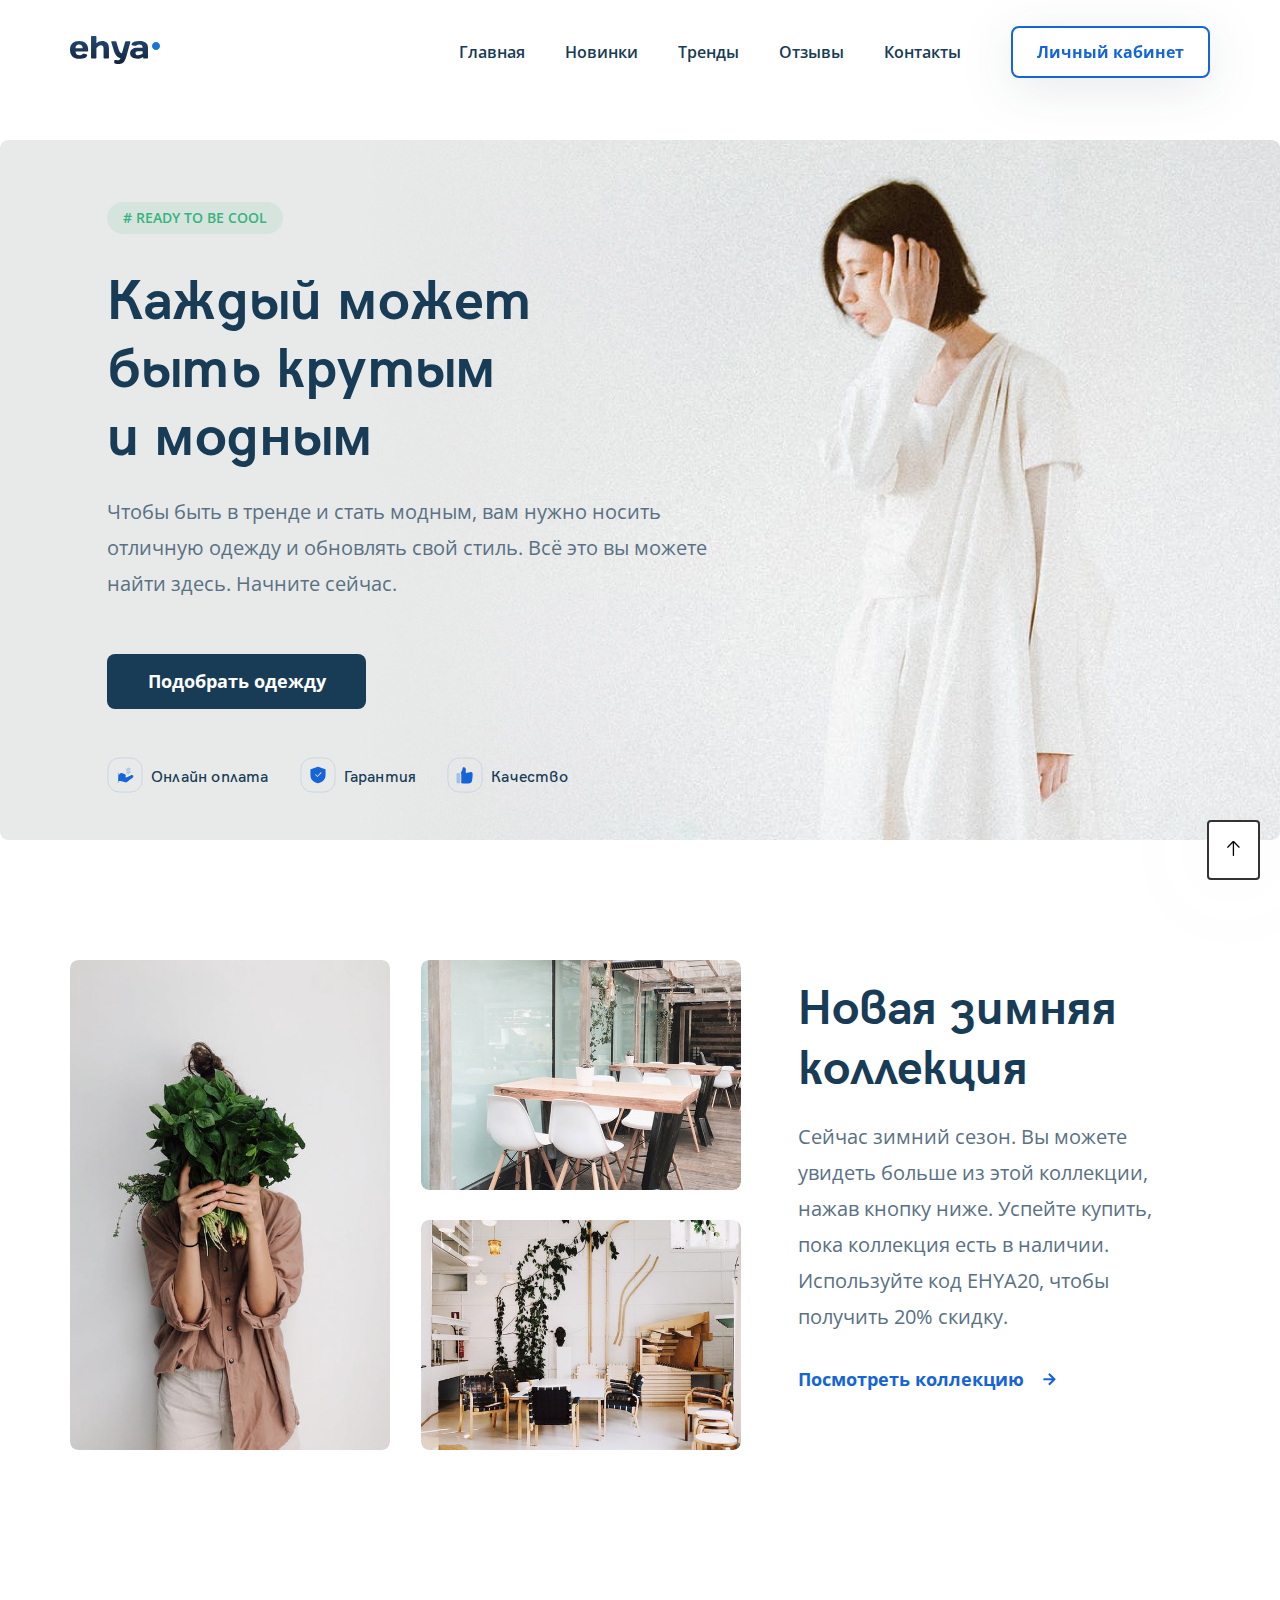
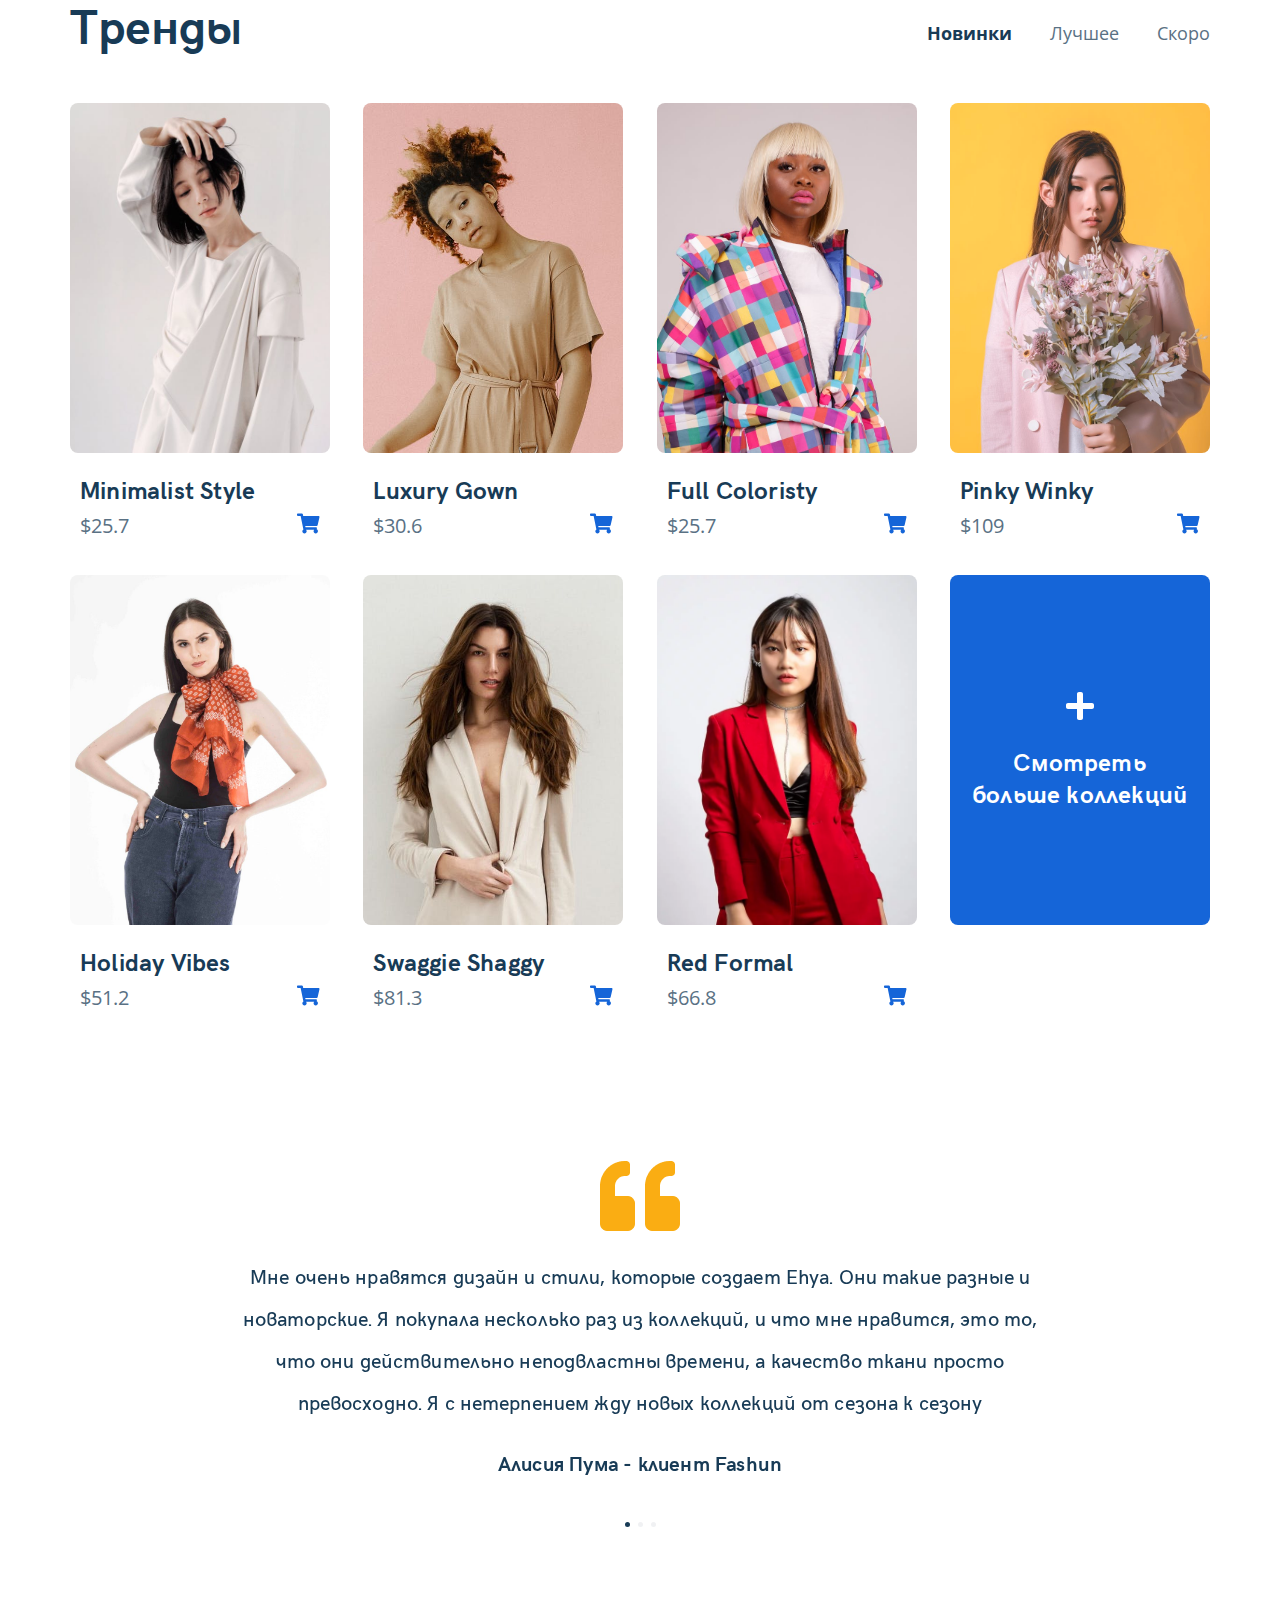
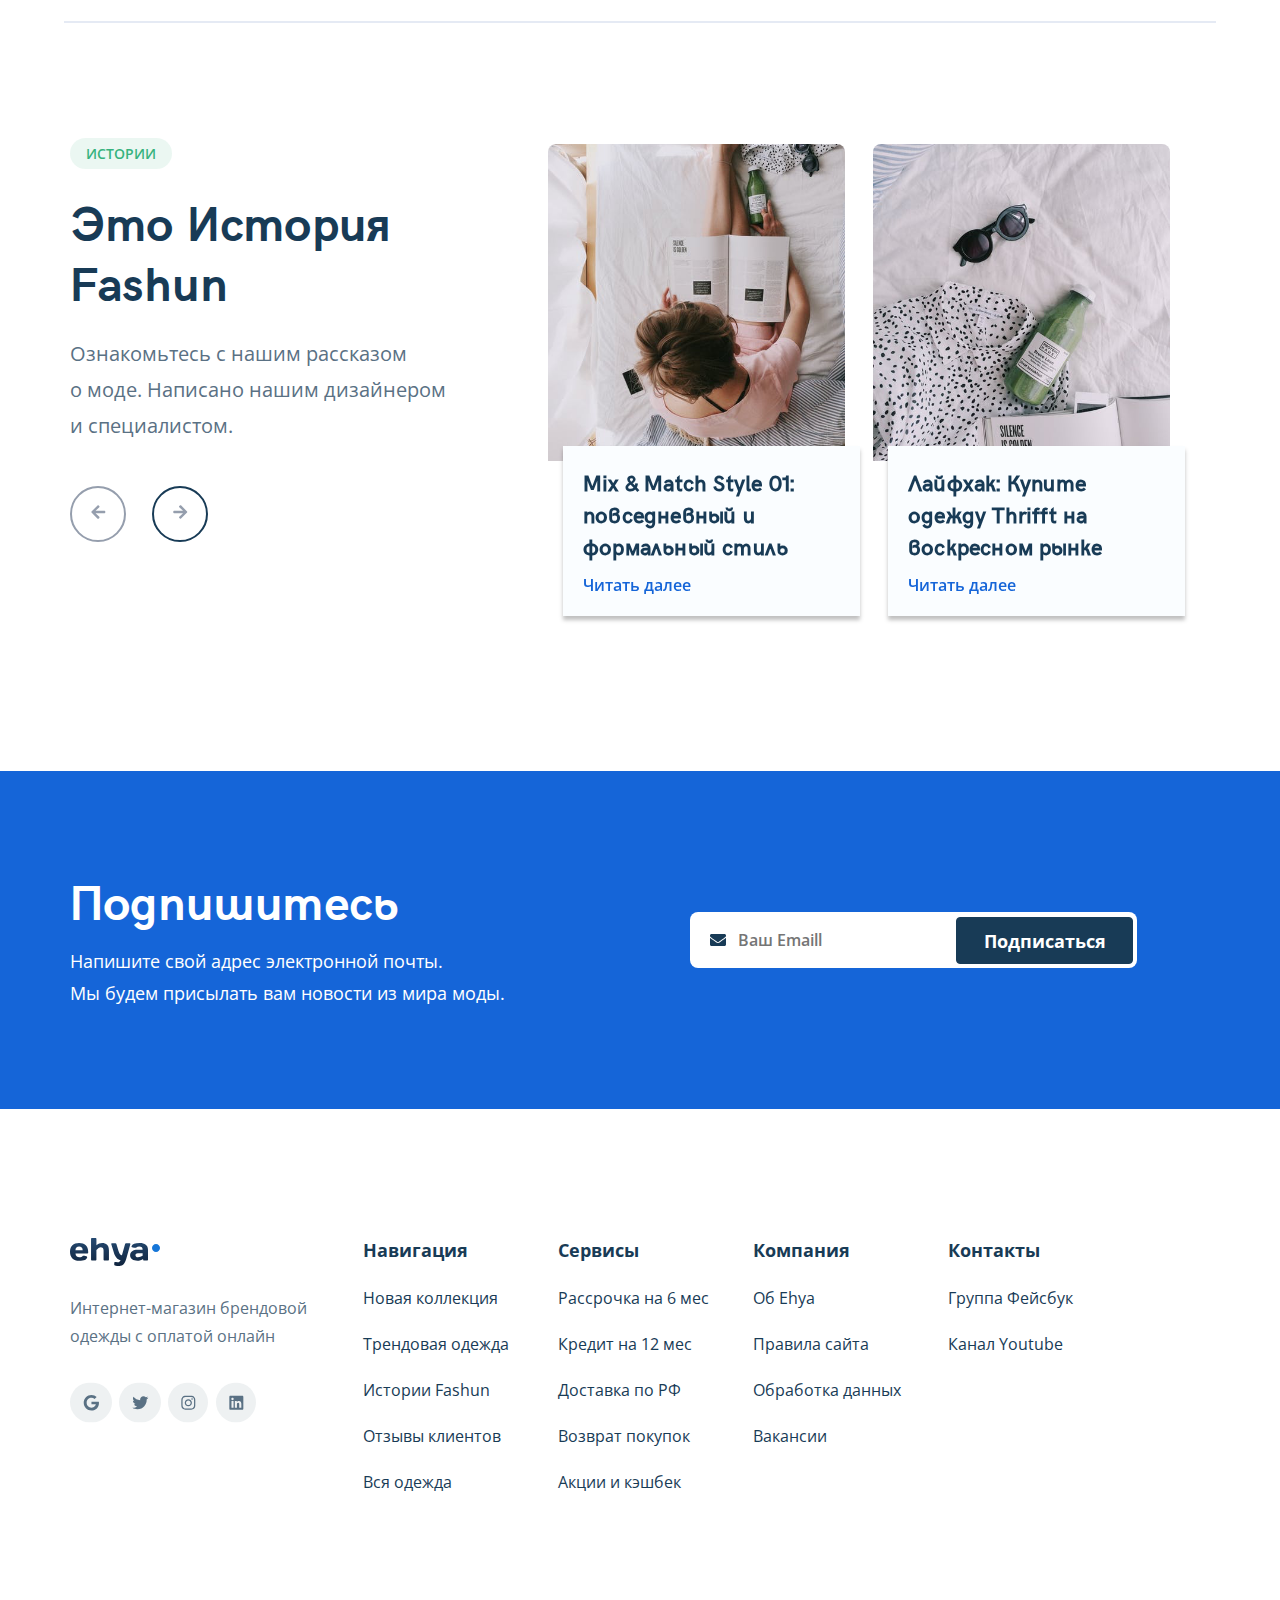
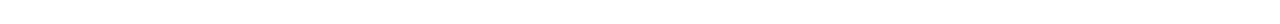
==== login-success.html @ c910110f "create: added login modal" ====
<!DOCTYPE html>
<html lang="en">

<head>
  <meta charset="UTF-8">
  <meta name="viewport" content="width=device-width, initial-scale=1.0">
  <link rel="stylesheet" href="css/font.css" />
  <link href="https://fonts.googleapis.com/css2?family=Open+Sans:wght@300;400;600;700;800&display=swap" rel="stylesheet">
  <link rel="icon" href="favicon.ico" type="image/x-icon">
  <link rel="stylesheet" href="css/swiper-bundle.min.css" />
  <link rel="stylesheet" href="css/animate.min.css" />
  <link rel="stylesheet" href="css/aos.css" />
  <link rel="stylesheet" href="css/normalize.css" />
  <link rel="stylesheet" href="css/style.css">
  <title>Ehya Market</title>
</head>

<body>
  <!-- Header -->
  <header class="navbar-menu">
    <div class="container">
      <div class="navbar-menu__wrapper">
        <!-- Logo -->
        <a href="index.html" class="navbar-menu__logo logo">
          <img
            src="sass/blocks/header/img/logo.svg"
            alt="Image of logo"
            class="navbar-menu__logo-image" />
        </a>
        <!-- Navigation -->
        <ul class="navbar-menu__list navbar-menu__list--mobile-hidden">
          <li class="navbar-menu__item">
            <a href="#" class="navbar-menu__link">Главная</a>
          </li>
          <li class="navbar-menu__item">
            <a href="#" class="navbar-menu__link">Новинки</a>
          </li>
          <li class="navbar-menu__item">
            <a href="#" class="navbar-menu__link">Тренды</a>
          </li>
          <li class="navbar-menu__item">
            <a href="#" class="navbar-menu__link">Отзывы</a>
          </li>
          <li class="navbar-menu__item">
            <a href="#" class="navbar-menu__link">Контакты</a>
          </li>
          <!-- /.navbar-menu__list -->
        </ul>
        <!-- Login button -->
        <button class="navbar-menu__button button navbar-menu__button--mobile-hidden">Личный кабинет</button>
        <!-- Button for media-request 768px -->
        <button class="navbar-menu__mobile-button mobile-button">
          <span class="navbar-menu__mobile-button-line"></span>
          <span class="navbar-menu__mobile-button-line"></span>
          <span class="navbar-menu__mobile-button-line"></span>
        </button>
      </div>
      <!-- /.navnar-menu__wrapper -->
    </div>
    <!-- /.container -->
  </header>
  <!-- /.navbar-menu-->

  <!-- Hero section -->
  <section class="hero">
    <div class="hero__wrapper">
      <a href="#" class="hero__tag"># READY TO BE COOL</a>
      <h1 class="hero__title">Каждый может быть крутым <br> и модным</h1>
      <p class="hero__description">
        Чтобы быть в тренде и стать модным,
        вам нужно носить отличную одежду и обновлять свой стиль.
        Всё это вы можете найти здесь. Начните сейчас.
      </p>
      <button data-toggle="modal" data-href="#buy-modal" class="hero__button button">
        Подобрать одежду
      </button>
      <ul class="hero__list">
        <li class="hero__item">
          <div class="hero__icon-wrapper">
            <img
              src="sass/blocks/hero/img/online.svg"
              alt="Icon of online payment"
              class="hero__icon" />
          </div>
          <a href="#" class="hero__link">Онлайн оплата</a>
        </li>
        <li class="hero__item">
          <div class="hero__icon-wrapper">
            <img
              src="sass/blocks/hero/img/guarantee.svg"
              alt="Icon of online payment"
              class="hero__icon" />
          </div>
          <a href="#" class="hero__link">Гарантия</a>
        </li>
        <li class="hero__item--mauto hero__item">
          <div class="hero__icon-wrapper">
            <img
              src="sass/blocks/hero/img/quality.svg"
              alt="Icon of online payment"
              class="hero__icon" />
          </div>
          <a href="#" class="hero__link">Качество</a>
        </li>
      </ul>
    </div>
    <img src="sass/blocks/hero/img/hero.png" alt="Image of woman" class="hero__image">
    <!-- /.hero__text-wrapper -->
  </section>
  <!-- /.hero -->

  <!-- Collection section -->
  <section class="collection">
    <div class="container">
      <div class="collection__wrapper">
        <div class="collection__woman">
          <img
            src="sass/blocks/collection/img/woman.png"
            alt="Image of woman with flowers"
            class="collection__image">
        </div>
        <!-- /.collection__woman -->
        <div class="collection__images-wrapper">
          <div class="collection__kitchen">
            <img
              src="sass/blocks/collection/img/kitchen.png"
              alt="Image of kitchen"
              class="collection__image">
          </div>
          <!-- /.collection__kitchen -->
          <div class="collection__room">
            <img
              src="sass/blocks/collection/img/room.png"
              alt="Image of room"
              class="collection__image">
          </div>
          <!-- /.collection__room -->
        </div>
        <!-- /.collection__images-wrapper -->
        <div class="collection__text">
          <h2 class="collection__title">Новая зимняя коллекция</h2>
          <p class="collection__description">
            Сейчас зимний сезон.
            Вы можете увидеть больше из этой коллекции, нажав кнопку ниже.
            Успейте купить, пока коллекция есть в наличии.
            Используйте код EHYA20, чтобы получить 20% скидку.
          </p>
          <div class="collection__link-wrapper">
            <a href="#" class="collection__link">Посмотреть коллекцию</a>
            <div class="collection__icon-wrapper">
              <img
                src="sass/blocks/collection/img/arrow.svg"
                alt="Icon of arrow"
                class="collection__icon"/>
            </div>
          </div>
          <!-- /.collection__link-wrapper -->
        </div>
        <!-- /.collection__text -->
      </div>
      <!-- /.collection__wrapper -->
    </div>
    <!-- /.container -->
  </section>
  <!-- /.collection -->

  <!-- Trends section -->
  <section class="trends">
    <div class="container">
      <div class="trends__menu">
        <h2 class="trends__title">Тренды</h2>
        <!-- Tabs -->
        <ul class="trends__tabs">
          <li data-target="#new-items" class="trends__tabs-item trends__tabs-item--active">Новинки</li>
          <li data-target="#best" class="trends__tabs-item">Лучшее</li>
          <li data-target="#soon" class="trends__tabs-item">Скоро</li>
        </ul>
      </div>
      <!-- /.trends__menu -->

      <!-- New Items Tab -->
      <div id="new-items" class="trends__cards-wrapper trends__cards-wrapper--active">
        <div class="card">
          <div style="background-image:url(sass/blocks/trends/img/card-1.png)" class="card__image image-1">
          </div>
          <h3 class="card__title">Minimalist Style</h3>
          <div class="card__price">
            <span class="card__price-tag">$25.7</span>
            <a href="#" class="card__shopping-cart">
              <img src="sass/blocks/trends/img/shopping-cart.svg" alt="Icon of shopping cart"
              class="card__shopping-cart-image">
            </a>
          </div>
           <!-- /.card__price-->
        </div>
        <!-- /.card-->
        <div class="card">
          <div style="background-image:url(sass/blocks/trends/img/card-2.png)" class="card__image image-2">
          </div>
          <h3 class="card__title">Luxury Gown</h3>
          <div class="card__price">
            <span class="card__price-tag">$30.6</span>
            <a href="#" class="card__shopping-cart">
              <img src="sass/blocks/trends/img/shopping-cart.svg" alt="Icon of shopping cart"
              class="card__shopping-cart-image">
            </a>
          </div>
           <!-- /.card__price-->
        </div>
        <!-- /.card-->
        <div class="card">
          <div style="background-image:url(sass/blocks/trends/img/card-3.png)" class="card__image image-3">
          </div>
          <h3 class="card__title">Full Coloristy</h3>
          <div class="card__price">
            <span class="card__price-tag">$25.7</span>
            <a href="#" class="card__shopping-cart">
              <img src="sass/blocks/trends/img/shopping-cart.svg" alt="Icon of shopping cart"
              class="card__shopping-cart-image">
            </a>
          </div>
           <!-- /.card__price-->
        </div>
        <!-- /.card-->
        <div class="card">
          <div style="background-image:url(sass/blocks/trends/img/card-4.png)" class="card__image image-4">
          </div>
          <h3 class="card__title">Pinky Winky</h3>
          <div class="card__price">
            <span class="card__price-tag">$109</span>
            <a href="#" class="card__shopping-cart">
              <img src="sass/blocks/trends/img/shopping-cart.svg" alt="Icon of shopping cart"
              class="card__shopping-cart-image">
            </a>
          </div>
           <!-- /.card__price-->
        </div>
        <!-- /.card-->
        <div class="card">
          <div style="background-image:url(sass/blocks/trends/img/card-5.png)" class="card__image image-5">
          </div>
          <h3 class="card__title">Holiday Vibes</h3>
          <div class="card__price">
            <span class="card__price-tag">$51.2</span>
            <a href="#" class="card__shopping-cart">
              <img src="sass/blocks/trends/img/shopping-cart.svg" alt="Icon of shopping cart"
              class="card__shopping-cart-image">
            </a>
          </div>
           <!-- /.card__price-->
        </div>
        <!-- /.card-->
        <div class="card">
          <div style="background-image:url(sass/blocks/trends/img/card-6.png)" class="card__image image-6">
          </div>
          <h3 class="card__title">Swaggie Shaggy</h3>
          <div class="card__price">
            <span class="card__price-tag">$81.3</span>
            <a href="#" class="card__shopping-cart">
              <img src="sass/blocks/trends/img/shopping-cart.svg" alt="Icon of shopping cart"
              class="card__shopping-cart-image">
            </a>
          </div>
           <!-- /.card__price-->
        </div>
        <!-- /.card-->
        <div class="card">
          <div style="background-image:url(sass/blocks/trends/img/card-7.png)" class="card__image image-7">
          </div>
          <h3 class="card__title">Red Formal</h3>
          <div class="card__price">
            <span class="card__price-tag">$66.8</span>
            <a href="#" class="card__shopping-cart">
              <img src="sass/blocks/trends/img/shopping-cart.svg" alt="Icon of shopping cart"
              class="card__shopping-cart-image">
            </a>
          </div>
           <!-- /.card__price-->
        </div>
        <!-- /.card-->
        <div class="card see-more">
          <div class="see-more__container">
            <a href="#" class="see-more__link">
              <div class="see-more__content-wrapper">
                <img src="sass/blocks/trends/img/plus.svg" alt="Icon of plus" class="see-more__icon" />
                <span class="see-more__text">Смотреть <br> больше коллекций</span>
              </div>
            </a>
          </div>
          <!-- /.see-more__wrapper -->
        </div>
        <!-- /.see-more-->
      </div>
      <!-- /.trends__cards-wrapper -->

      <!-- Best Items Tab -->
      <div id="best" class="trends__cards-wrapper">
        <div class="card">
          <div style="background-image:url(sass/blocks/trends/img/card-4.png)" class="card__image image-4">
          </div>
          <h3 class="card__title">Pinky Winky</h3>
          <div class="card__price">
            <span class="card__price-tag">$109</span>
            <a href="#" class="card__shopping-cart">
              <img src="sass/blocks/trends/img/shopping-cart.svg" alt="Icon of shopping cart"
              class="card__shopping-cart-image">
            </a>
          </div>
           <!-- /.card__price-->
        </div>
        <!-- /.card-->
        <div class="card">
          <div style="background-image:url(sass/blocks/trends/img/card-5.png)" class="card__image image-5">
          </div>
          <h3 class="card__title">Holiday Vibes</h3>
          <div class="card__price">
            <span class="card__price-tag">$51.2</span>
            <a href="#" class="card__shopping-cart">
              <img src="sass/blocks/trends/img/shopping-cart.svg" alt="Icon of shopping cart"
              class="card__shopping-cart-image">
            </a>
          </div>
           <!-- /.card__price-->
        </div>
        <!-- /.card-->
        <div class="card">
          <div style="background-image:url(sass/blocks/trends/img/card-6.png)" class="card__image image-6">
          </div>
          <h3 class="card__title">Swaggie Shaggy</h3>
          <div class="card__price">
            <span class="card__price-tag">$81.3</span>
            <a href="#" class="card__shopping-cart">
              <img src="sass/blocks/trends/img/shopping-cart.svg" alt="Icon of shopping cart"
              class="card__shopping-cart-image">
            </a>
          </div>
           <!-- /.card__price-->
        </div>
        <!-- /.card-->
        <div class="card">
          <div style="background-image:url(sass/blocks/trends/img/card-1.png)" class="card__image image-1">
          </div>
          <h3 class="card__title">Minimalist Style</h3>
          <div class="card__price">
            <span class="card__price-tag">$25.7</span>
            <a href="#" class="card__shopping-cart">
              <img src="sass/blocks/trends/img/shopping-cart.svg" alt="Icon of shopping cart"
              class="card__shopping-cart-image">
            </a>
          </div>
          <!-- /.card__price-->
        </div>
        <!-- /.card-->
        <div class="card">
          <div style="background-image:url(sass/blocks/trends/img/card-2.png)" class="card__image image-2">
          </div>
          <h3 class="card__title">Luxury Gown</h3>
          <div class="card__price">
            <span class="card__price-tag">$30.6</span>
            <a href="#" class="card__shopping-cart">
              <img src="sass/blocks/trends/img/shopping-cart.svg" alt="Icon of shopping cart"
              class="card__shopping-cart-image">
            </a>
          </div>
           <!-- /.card__price-->
        </div>
        <!-- /.card-->
        <div class="card">
          <div style="background-image:url(sass/blocks/trends/img/card-3.png)" class="card__image image-3">
          </div>
          <h3 class="card__title">Full Coloristy</h3>
          <div class="card__price">
            <span class="card__price-tag">$25.7</span>
            <a href="#" class="card__shopping-cart">
              <img src="sass/blocks/trends/img/shopping-cart.svg" alt="Icon of shopping cart"
              class="card__shopping-cart-image">
            </a>
          </div>
           <!-- /.card__price-->
        </div>
        <!-- /.card-->
        <div class="card">
          <div style="background-image:url(sass/blocks/trends/img/card-7.png)" class="card__image image-7">
          </div>
          <h3 class="card__title">Red Formal</h3>
          <div class="card__price">
            <span class="card__price-tag">$66.8</span>
            <a href="#" class="card__shopping-cart">
              <img src="sass/blocks/trends/img/shopping-cart.svg" alt="Icon of shopping cart"
              class="card__shopping-cart-image">
            </a>
          </div>
           <!-- /.card__price-->
        </div>
        <!-- /.card-->
        <div class="card see-more">
          <div class="see-more__container">
            <a href="#" class="see-more__link">
              <div class="see-more__content-wrapper">
                <img src="sass/blocks/trends/img/plus.svg" alt="Icon of plus" class="see-more__icon" />
                <span class="see-more__text">Смотреть больше коллекций</span>
              </div>
            </a>
          </div>
          <!-- /.see-more__wrapper -->
        </div>
        <!-- /.see-more-->
      </div>
      <!-- /.trends__cards-wrapper -->

      <!-- Soon Items Tab -->
      <div id="soon" class="trends__cards-wrapper">
        <div class="card">
          <div style="background-image:url(sass/blocks/trends/img/card-2.png)" class="card__image image-2">
          </div>
          <h3 class="card__title">Luxury Gown</h3>
          <div class="card__price">
            <span class="card__price-tag">$30.6</span>
            <a href="#" class="card__shopping-cart">
              <img src="sass/blocks/trends/img/shopping-cart.svg" alt="Icon of shopping cart"
              class="card__shopping-cart-image">
            </a>
          </div>
           <!-- /.card__price-->
        </div>
        <!-- /.card-->
        <div class="card">
          <div style="background-image:url(sass/blocks/trends/img/card-1.png)" class="card__image image-1">
          </div>
          <h3 class="card__title">Minimalist Style</h3>
          <div class="card__price">
            <span class="card__price-tag">$25.7</span>
            <a href="#" class="card__shopping-cart">
              <img src="sass/blocks/trends/img/shopping-cart.svg" alt="Icon of shopping cart"
              class="card__shopping-cart-image">
            </a>
          </div>
           <!-- /.card__price-->
        </div>
        <!-- /.card-->
        <div class="card">
          <div style="background-image:url(sass/blocks/trends/img/card-4.png)" class="card__image image-4">
          </div>
          <h3 class="card__title">Pinky Winky</h3>
          <div class="card__price">
            <span class="card__price-tag">$109</span>
            <a href="#" class="card__shopping-cart">
              <img src="sass/blocks/trends/img/shopping-cart.svg" alt="Icon of shopping cart"
              class="card__shopping-cart-image">
            </a>
          </div>
           <!-- /.card__price-->
        </div>
        <!-- /.card-->
        <div class="card">
          <div style="background-image:url(sass/blocks/trends/img/card-3.png)" class="card__image image-3">
          </div>
          <h3 class="card__title">Full Coloristy</h3>
          <div class="card__price">
            <span class="card__price-tag">$25.7</span>
            <a href="#" class="card__shopping-cart">
              <img src="sass/blocks/trends/img/shopping-cart.svg" alt="Icon of shopping cart"
              class="card__shopping-cart-image">
            </a>
          </div>
           <!-- /.card__price-->
        </div>
        <!-- /.card-->
        <div class="card">
          <div style="background-image:url(sass/blocks/trends/img/card-5.png)" class="card__image image-5">
          </div>
          <h3 class="card__title">Holiday Vibes</h3>
          <div class="card__price">
            <span class="card__price-tag">$51.2</span>
            <a href="#" class="card__shopping-cart">
              <img src="sass/blocks/trends/img/shopping-cart.svg" alt="Icon of shopping cart"
              class="card__shopping-cart-image">
            </a>
          </div>
           <!-- /.card__price-->
        </div>
        <!-- /.card-->
        <div class="card">
          <div style="background-image:url(sass/blocks/trends/img/card-7.png)" class="card__image image-7">
          </div>
          <h3 class="card__title">Red Formal</h3>
          <div class="card__price">
            <span class="card__price-tag">$66.8</span>
            <a href="#" class="card__shopping-cart">
              <img src="sass/blocks/trends/img/shopping-cart.svg" alt="Icon of shopping cart"
              class="card__shopping-cart-image">
            </a>
          </div>
           <!-- /.card__price-->
        </div>
        <div class="card">
          <div style="background-image:url(sass/blocks/trends/img/card-6.png)" class="card__image image-6">
          </div>
          <h3 class="card__title">Swaggie Shaggy</h3>
          <div class="card__price">
            <span class="card__price-tag">$81.3</span>
            <a href="#" class="card__shopping-cart">
              <img src="sass/blocks/trends/img/shopping-cart.svg" alt="Icon of shopping cart"
              class="card__shopping-cart-image">
            </a>
          </div>
           <!-- /.card__price-->
        </div>
        <!-- /.card-->
        <div class="card see-more">
          <div class="see-more__container">
            <a href="#" class="see-more__link">
              <div class="see-more__content-wrapper">
                <img src="sass/blocks/trends/img/plus.svg" alt="Icon of plus" class="see-more__icon" />
                <span class="see-more__text">Смотреть больше коллекций</span>
              </div>
            </a>
          </div>
          <!-- /.see-more__wrapper -->
        </div>
        <!-- /.see-more-->
      </div>
      <!-- /.trends__cards-wrapper -->
    </div>
    <!-- /.container -->
  </section>
  <!-- /.trends -->

  <!-- Reviews section -->
  <div class="reviews">
    <div class="swiper-container reviews-slider">
      <div class="swiper-wrapper">
        <div class="swiper-slide">
          <div class="reviews-slider__item">
            <img src="sass/blocks/reviews/img/quote-left.png" alt="Image of quotes" class="reviews-slider__image"/>
            <p class="reviews-slider__text-review">
              Мне очень нравятся дизайн и стили, которые создает Ehya.
              Они такие разные и новаторские. Я покупала несколько раз из коллекций,
              и что мне нравится, это то, что они действительно неподвластны времени,
              а качество ткани просто превосходно.
              Я с нетерпением жду новых коллекций от сезона к сезону
            </p>
            <span class="reviews-slider__reviewer">
              Алисия Пума - клиент Fashun
            </span> <!-- /.reviewer -->
          </div>
          <!-- /.reviews-slider__item -->
        </div>
        <!-- /.swiper-slide -->
        <div class="swiper-slide">
          <div class="reviews-slider__item">
            <img src="sass/blocks/reviews/img/quote-left.png" alt="Image of quotes" class="reviews-slider__image"/>
            <p class="reviews-slider__text-review">
              Первый раз познакомилась с Ehya в 2018 году,
              с тех пор стала постоянной клиенткой этого магазина.
              Вещи эффектные, отличного качества, просто неубиваемые при носке,
              ношу из по нескольку лет, если где не зацеплю.
              Отдельная моя любовь-это черный комбинезон,
              без которого просто не смогла уйти из магазина,
              несмотря на то, что стоил прилично так.
            </p>
            <span class="reviews-slider__reviewer">
              Лиза Чума - клиент Fashun
            </span> <!-- /.reviewer -->
          </div>
          <!-- /.reviews-slider__item -->
        </div>
        <!-- /.swiper-slide -->
        <div class="swiper-slide">
          <div class="reviews-slider__item">
            <img src="sass/blocks/reviews/img/quote-left.png" alt="Image of quotes" class="reviews-slider__image"/>
            <p class="reviews-slider__text-review">
              Я и мама очень любим этот Ehya. Нравится все, атмосфера магазина,
              продавцы-консультанты. Всегда очень приятное обслуживание.
              Модели женственные, утонченные, для стройных девушек.
              И безусловно мне импонирует качество используемых материалов.
              Одежда выглядят добротно, а также не портится после стирки,
              не скатывается и не вытягивается во время носки.
            </p>
            <span class="reviews-slider__reviewer">
              Хлоя Грей - клиент Fashun
            </span> <!-- /.reviewer -->
          </div>
          <!-- /.reviews-slider__item -->
        </div>
        <!-- /.swiper-slide -->
      </div>
      <!-- /.swiper-wrapper -->
      <div class="swiper-pagination"></div>
      <!-- /.swiper-pagination -->
    </div>
    <!-- /.swiper-container -->
    <div class="horizontal-divider"></div>
  </div>
  <!-- /.reviews -->

  <!-- Stories section -->
  <div class="stories">
    <div class="container">
      <div class="stories__wrapper">
        <div class="stories__text">
          <a href="#" class="stories__tag">Истории</a>
          <h2 class="stories__title">Это История Fashun</h2>
          <p class="stories__description">
            Ознакомьтесь с нашим рассказом <br id="story-br"> о моде.
            Написано нашим дизайнером и специалистом.
          </p>
          <button data-target="#prev" class="stories__button stories__button--prev">
            <img id="prev" src="sass/blocks/stories/img/arrow-prev.svg" alt="Icon of arrow" class="img-svg">
          </button>
          <!-- /.prev-button -->
          <button data-target="#next" class="stories__button stories__button--next stories__button--active">
            <img id="next" src="sass/blocks/stories/img/arrow-next.svg" alt="Icon of arrow" class="img-svg img-svg--active">
          </button>
            <!-- /.prev-button -->
        </div>
        <!-- /.stories__text -->
        <div class="swiper-container stories-slider">
          <div class="swiper-wrapper">
            <div class="swiper-slide">
              <div class="stories-slider__item story">
                <div class="story__item story__item--left">
                  <div style="background-image:url(sass/blocks/stories/img/story-left.png)" class="story__image"></div>
                  <div class="story__text">
                    <h3 class="story__title">Mix & Match Style 01: повседневный и формальный стиль</h3>
                    <a href="#" class="story__link">Читать далее</a>
                  </div>
                </div>
                <!-- /.story__left-->
                <div class="story__item story__item--right">
                  <div style="background-image:url(sass/blocks/stories/img/story-right.png)" class="story__image"></div>
                  <div class="story__text">
                    <h3 class="story__title">Лайфхак: Купите одежду Thrifft на воскресном рынке</h3>
                    <a href="#" class="story__link">Читать далее</a>
                  </div>
                </div>
                <!-- /.story__right-->
              </div>
              <!-- /.stories-slider__item -->
            </div>
            <!-- /.swiper-slide -->
            <div class="swiper-slide">
              <div class="stories-slider__item story">
                <div class="story__item story__item--left">
                  <div style="background-image:url(sass/blocks/stories/img/woman.png)" class="story__image"></div>
                  <div class="story__text">
                    <h3 class="story__title">Slow life: как мы воплощаем наши принципы в дизайне</h3>
                    <a href="#" class="story__link">Читать далее</a>
                  </div>
                </div>
                <!-- /.story__left-->
                <div class="story__item story__item--right">
                  <div style="background-image:url(sass/blocks/stories/img/room.png)" class="story__image"></div>
                  <div class="story__text">
                    <h3 class="story__title">Квартира недели: как живет наш главный дизайнер</h3>
                    <a href="#" class="story__link">Читать далее</a>
                  </div>
                </div>
                <!-- /.story__right-->
              </div>
              <!-- /.stories-slider__item -->
            </div>
            <!-- /.swiper-slide -->
          </div>
          <!-- /.swiper-wrapper -->
        </div>
        <!-- /.swiper-container -->
      </div>
      <!-- /.stories__wrapper -->
    </div>
    <!-- /.container -->
  </div>
  <!-- /.stories -->

    <!-- Newsletter Block -->
  <section class="newsletter">
    <div class="container">
      <div class="newsletter__wrapper">
        <!-- Title -->
        <div class="newsletter__text-wrapper">
          <h2 class="newsletter__title">Подпишитесь</h2>
          <p class="newsletter__strong">
            Напишите свой адрес электронной почты.<br id="newsletter-br">
            Мы будем присылать вам новости из мира моды.
          </p>
        </div>
        <!-- /.newsletter__text-wrapper -->
        <!-- Subscribe Form -->
        <form action="subscribe.php" method="POST" class="form newsletter__subscribe subscribe">
          <img src="sass/blocks/newsletter/img/mail.svg" alt="Icon of mail" class="subscribe__mail-image">
          <div class="subscribe__input-wrapper">
            <input type="email" class="subscribe__input" placeholder="Ваш Emaill" name="email"/>
          </div>
          <!-- /.subscribe__input-wrapper -->
            <button class="subscribe__button button">Подписаться</button>
          <!-- <button class="subscribe__button button">Подписаться</button> -->
        </form>
      </div>
      <!-- /.newsletter__wrapper -->
    </div>
    <!-- /.container -->
  </section>
  <!-- /.newsletter -->

 <!-- Footer-->
  <footer class="footer">
    <div class="container">
      <div class="footer__wrapper">
        <div class="footer__summary-wrapper">
          <!-- Logo -->
          <a href="index.html" class="footer__logo-link">
            <img src="sass/blocks/footer/img/logo.svg" alt="Logo of Ehya Market" class="footer__logo" />
          </a>
          <!-- /.footer__logo -->

          <p class="footer__info">
            Интернет-магазин брендовой одежды с оплатой онлайн
          </p>
          <!-- /.footer__info -->

          <!-- Social Network block -->
          <div class="footer__social-network">
            <div class="footer__social-links">
              <a href="https://www.google.com/" target="_blank" class="footer__link-image">
                <img src="sass/blocks/footer/img/google.svg" alt="Icon of Google" class="img-svg footer__social-image"/>
              </a>
              <a href="https://twitter.com/" target="_blank" class="footer__link-image">
                <img src="sass/blocks/footer/img/twitter.svg" alt="Icon of Twitter" class="img-svg footer__social-image"/>
              </a>
              <a href="https://www.instagram.com/" target="_blank" class="footer__link-image">
                <img src="sass/blocks/footer/img/instagram.svg" alt="Icon of Instagram" class="img-svg footer__social-image"/>
              </a>
              <a href="https://www.linkedin.com/" target="_blank" class="footer__link-image">
                <img src="sass/blocks/footer/img/linkedin.svg" alt="Icon of LinkedIn" class="img-svg footer__social-image"/>
              </a>
            </div>
            <!-- /.footer__social-links -->
          </div>
          <!-- /.social-network -->
        </div>
        <!-- /.footer__summary-wrapper -->

        <!-- Navigation block -->
        <div class="footer__list footer__navigation">
          <h3 class="footer__title">Навигация</h3>
          <ul class="footer__ul">
            <li class="footer__item">
              <a href="#" class="footer__link">Новая коллекция</a>
            </li>
            <li class="footer__item">
              <a href="#" class="footer__link">Трендовая одежда</a>
            </li>
            <li class="footer__item">
              <a href="#" class="footer__link">Истории Fashun</a>
            </li>
            <li class="footer__item">
              <a href="#" class="footer__link">Отзывы клиентов</a>
            </li>
            <li class="footer__item">
              <a href="#" class="footer__link">Вся одежда</a>
            </li>
          </ul>
        </div>
        <!-- /.footer__list -->

        <!-- Services block -->
        <div class="footer__list footer__services">
          <h3 class="footer__title">Сервисы</h3>
          <ul class="footer__ul">
            <li class="footer__item">
              <a href="#" class="footer__link">Рассрочка на 6 мес</a>
            </li>
            <li class="footer__item">
              <a href="#" class="footer__link">Кредит на 12 мес</a>
            </li>
            <li class="footer__item">
              <a href="#" class="footer__link">Доставка по РФ</a>
            </li>
            <li class="footer__item">
              <a href="#" class="footer__link">Возврат покупок</a>
            </li>
            <li class="footer__item">
              <a href="#" class="footer__link">Акции и кэшбек</a>
            </li>
          </ul>
        </div>
        <!-- /.footer__list -->

        <!-- Company block -->
        <div class="footer__list footer__company">
          <h3 class="footer__title">Компания</h3>
          <ul class="footer__ul">
            <li class="footer__item">
              <a href="#" class="footer__link">Об Ehya</a>
            </li>
            <li class="footer__item">
              <a href="#" class="footer__link">Правила сайта</a>
            </li>
            <li class="footer__item">
              <a href="#" class="footer__link">Обработка данных</a>
            </li>
            <li class="footer__item">
              <a href="#" class="footer__link">Вакансии</a>
            </li>
          </ul>
        </div>
        <!-- /.footer__list -->

        <!-- Contacts block -->
        <div class="footer__list footer__contacts">
          <h3 class="footer__title">Контакты</h3>
          <ul class="footer__ul">
            <li class="footer__item">
              <a href="#" class="footer__link">Группа Фейсбук</a>
            </li>
            <li class="footer__item">
              <a href="#" class="footer__link">Канал Youtube</a>
            </li>
          </ul>
        </div>
        <!-- /.footer__list -->
      </div>
      <!-- /.footer__wrapper -->
    </div>
    <!-- /.container -->
  </footer>
  <!-- /.footer -->

  <!-- Modal Order Window -->
  <div id="buy-modal" class="modal">
    <!-- Background color -->
    <div class="modal__overlay"></div>
    <!-- Window -->
    <div class="modal__dialog">
      <!-- Close button -->
      <div class="modal__dialog-guts">
        <a href="#" class="modal__close">
          <img src="sass/blocks/modal/img/close.svg" alt="Image of close button" />
        </a>
        <!-- Window content -->
        <h3 class="modal__title">Связаться с нами</h3>
        <form action="send.php" method="POST" class="form modal__form">
          <input type="text" class="modal__input" placeholder="ФИО*" name="name" />
          <input type="tel" class="modal__input" placeholder="Номер телефона*" name="phone"
            data-mask="+7 (000) 000-00-00" />
          <input type="email" class="modal__input" placeholder="E-mail*" name="email" />
          <textarea class="modal__message" placeholder="Message" name="message"></textarea>
          <button class="modal__button">Отправить</button>
          <span class="modal__info">* Обязательные поля</span>
        </form>
      </div>
      <!-- /.modal__dialog-guts -->
    </div>
    <!-- /.modal__dialog -->
  </div>
  <!-- /.modal -->

  <!-- Modal Log in Window -->
  <div id="login-modal" class="modal-login">
    <!-- Background color -->
    <div class="modal-login__overlay"></div>
    <!-- Window -->
    <div class="modal-login__dialog">
      <!-- Close button -->
      <div class="modal-login__dialog-guts">
        <a href="#" class="modal-login__close">
          <img src="sass/blocks/modal/img/close.svg" alt="Image of close button" />
        </a>
        <!-- Window content -->
        <h3 class="modal-login__title">Войти в личный кабинет</h3>
        <form action="login.php" method="POST" class="form modal-login__form">
          <input type="email" class="modal-login__input" placeholder="E-mail*" name="email" />
          <input type="text" class="modal-login__input" placeholder="Пароль*" name="password" />
          <button class="modal-login__button">Войти</button>
          <span class="modal-login__info">* Обязательные поля</span>
        </form>
      </div>
      <!-- /.modal__dialog-guts -->
    </div>
    <!-- /.modal__dialog -->
  </div>
  <!-- /.modal -->

  <a href="#" class="up">
    <img src="img/return.png" alt="Icon of return" class="return" />
  </a>

  <!-- Scripts -->
  <script src="js/jquery-3.5.1.min.js"></script>
  <script src="js/jquery.validate.min.js"></script>
  <script src="js/jquery.mask.min.js"></script>
  <script src="js/parallax.min.js"></script>
  <script src="js/swiper-bundle.min.js"></script>
  <script src="js/aos.js"></script>
  <script src="js/main.js"></script>

</body>

</html>
---- css/font.css ----
@font-face {
  font-family: 'HK Grotesk Bold';
  src: url('../fonts/hkgrotesk-bold-web.woff') format('woff'),
    url('../fonts/hkgrotesk-bold-web.woff2') format('woff2');
  font-weight: bold;
  font-style: normal;
}

@font-face {
  font-family: 'HK Grotesk Medium';
  src: url('../fonts/hkgrotesk-medium-web.woff') format('woff'),
    url('../fonts//hkgrotesk-medium-web.woff2') format('woff2');
  font-weight: 500;
  font-style: normal;
}
---- css/style.css ----
*{box-sizing:border-box}.container{max-width:1140px;margin:auto}img{max-width:100%}p{margin:0}h1,h2,h3{margin:0}.navbar-menu,.hero,.collection,.modal,.modal-login{font-family:Open Sans, sans-serif}.invalid{font-family:Open Sans, sans-serif;font-size:11px;font-weight:bold;color:#fff}.navbar-menu__wrapper{padding:26px 0;display:flex;align-items:center;justify-content:space-between}.navbar-menu__logo{margin-right:auto}.navbar-menu__list{margin:0;padding:0;display:flex;max-width:506px;align-items:center;justify-content:space-between;list-style-type:none}.navbar-menu__item+.navbar-menu__item{margin-left:40px}.navbar-menu__link{font-style:normal;font-weight:600;font-size:16px;line-height:22px;text-align:center;color:#183B56;text-decoration:none}.navbar-menu__button{margin-left:50px;padding:13px 24px;min-width:101px;min-height:48px;font-style:normal;font-weight:bold;font-size:16px;line-height:22px;border-radius:8px;cursor:pointer;border:2px solid #1565D8;color:#1565D8;background-color:#fff;filter:drop-shadow(0px 10px 25px rgba(21,37,72,0.1))}.navbar-menu__mobile-button{display:none}.hero{position:relative;margin:auto;margin-top:36px;padding:62px 0 46px 107px;max-width:1280px;min-height:700px;border-radius:8px;overflow:hidden;background-image:url("../sass/blocks/hero/img/hero.jpg");background-repeat:no-repeat;background-size:cover;background-position:center}.hero__image{display:none}.hero__wrapper{display:flex;flex-direction:column;align-items:flex-start}.hero__tag{padding:6px 16px;font-style:normal;font-weight:600;font-size:14px;line-height:20px;text-align:center;text-decoration:none;text-transform:uppercase;background:rgba(54,179,126,0.1);border-radius:2000px;color:#36B37E}.hero__title{max-width:460px;font-family:"HK Grotesk Bold", sans-serif;font-size:56px;line-height:68px;letter-spacing:0.2px;color:#183B56}.hero__tag+.hero__title{margin-top:28px}.hero__description{max-width:652px;text-align:left;font-style:normal;font-weight:normal;font-size:20px;line-height:36px;color:#5A7184}.hero__title+.hero__description{margin-top:28px}.hero__button{margin-top:52px;padding:15px 40px;min-width:259px;min-height:55px;font-style:normal;font-weight:bold;font-size:18px;line-height:25px;cursor:pointer;border:none;color:#fff;background-color:#183B56;border-radius:8px}.hero__list{margin:0;margin-top:48px;padding:0;display:flex;max-width:464px;align-items:center;flex-wrap:wrap;list-style-type:none}.hero__item{display:flex;cursor:pointer}.hero__item+.hero__item{margin-left:31px}.hero__icon-wrapper{width:36px;height:36px}.hero__link{margin-top:8px;font-family:"HK Grotesk Medium", sans-serif;font-size:16px;line-height:20px;letter-spacing:0.2px;color:#183B56;text-decoration:none}.hero__icon-wrapper+.hero__link{margin-left:8px}.collection{margin-top:120px}.collection__wrapper{display:flex;align-items:center;justify-content:space-between}.collection__woman{position:relative;margin-right:30px;width:320px;height:490px;border-radius:8px;overflow:hidden}.collection__images-wrapper{margin-right:57px;display:flex;flex-direction:column;align-items:center}.collection__kitchen{position:relative;width:320px;height:230px;border-radius:8px;overflow:hidden}.collection__room{position:relative;width:320px;height:230px;border-radius:8px;overflow:hidden}.collection__kitchen+.collection__room{margin-top:30px}.collection__image{position:absolute;top:0;bottom:0;left:0;right:0;width:100%;height:100%;border-radius:inherit;object-fit:cover}.collection__title{margin-top:10px;max-width:412px;font-family:"HK Grotesk Bold", sans-serif;font-size:48px;line-height:60px;letter-spacing:0.2px;color:#183B56}.collection__description{margin-top:24px;max-width:392px;font-style:normal;font-weight:normal;font-size:20px;line-height:36px;color:#5A7184}.collection__link-wrapper{margin-top:32px;margin-bottom:54px;display:flex;flex-direction:row;cursor:pointer}.collection__link{font-style:normal;font-weight:bold;font-size:18px;line-height:25px;text-decoration:none;color:#1565D8}.collection__icon-wrapper{margin:4.5px 0 4.5px 19px;width:13px;height:16px}.trends{margin-top:145px}.trends__menu{display:flex;align-items:center;justify-content:space-between}.trends__title{font-family:"HK Grotesk Bold", sans-serif;font-size:48px;line-height:60px;letter-spacing:0.2px;color:#183B56}.trends__tabs{margin:0;margin-top:17.5px;padding:0;display:flex;align-items:center;justify-content:space-between;list-style-type:none}.trends__tabs-item{font-family:Open Sans, sans-serif;font-style:normal;font-weight:normal;font-size:18px;line-height:25px;cursor:pointer;color:#5A7184}.trends__tabs-item--active{font-family:Open Sans, sans-serif;font-style:normal;font-weight:bold;font-size:18px;line-height:25px;text-decoration:none;cursor:pointer;color:#183B56}.trends__tabs-item+.trends__tabs-item{margin-left:38px}.trends__cards-wrapper{display:none}.trends__cards-wrapper--active{margin-top:17px;display:flex;flex-wrap:wrap;align-items:center;justify-content:space-between}.card{margin-top:31px;width:260px;height:441px;overflow:hidden;cursor:pointer}.card__image{width:100%;height:350px;border-radius:8px;overflow:hidden;background-repeat:no-repeat;background-size:cover;background-position:center}.card__title{margin-top:20px;margin-left:10px;font-family:"HK Grotesk Bold", sans-serif;font-size:24px;line-height:32px;letter-spacing:0.2px;color:#183B56}.card__price{margin-top:3px;display:flex;align-items:center;justify-content:space-between}.card__price-tag{margin-left:10px;font-family:Open Sans, sans-serif;font-style:normal;font-weight:normal;font-size:20px;line-height:36px;color:#5A7184}.card__shopping-cart{margin-right:10px}.image-1{background-size:cover}.image-2{background-size:auto 220%;background-position-x:45%;background-position-y:10%}.image-3{background-size:auto 160%;background-position-x:45%;background-position-y:20%}.image-4{background-size:auto 150%;background-position-x:45%;background-position-y:65%}.image-5{background-size:auto 130%;background-position-x:45%;background-position-y:25%}.image-6{background-size:auto 250%;background-position-x:45%;background-position-y:8%}.image-7{background-size:auto 200%;background-position-x:50%;background-position-y:1%}.see-more{position:relative;display:flex;align-items:center}.see-more__container{position:absolute;display:flex;padding-left:22px;padding-right:22px;align-items:center;height:350px;top:0;left:0;right:0;border-radius:8px;background-color:#1565D8}.see-more__link{align-self:center;text-decoration:none}.see-more__content-wrapper{display:flex;flex-direction:column;align-items:center}.see-more__text{margin-top:25px;font-family:"HK Grotesk Bold", sans-serif;font-size:24px;line-height:32px;text-align:center;letter-spacing:0.2px;color:#fff}.reviews{margin-top:145px}.reviews-slider__item{margin:auto;display:flex;max-width:800px;flex-direction:column;align-items:center}.reviews-slider__text-review{margin-top:24px;font-family:"HK Grotesk Medium", sans-serif;font-style:normal;font-weight:normal;font-size:20px;line-height:42px;text-align:center;letter-spacing:0.133333px;color:#183B56}.reviews-slider__reviewer{margin-top:28px;margin-bottom:48px;font-family:"HK Grotesk Bold", sans-serif;font-size:20px;line-height:24px;text-align:center;letter-spacing:0.2px;color:#183B56}.horizontal-divider{margin-top:80px;margin-right:auto;margin-left:auto;text-align:center;width:90%;height:1px;border:1px solid #E5EAF4}.swiper-pagination-bullets{position:relative;displey:block;margin:0}.swiper-pagination-bullet{width:5px;height:5px;border-radius:2.5px;background-color:#B3BAC5}.swiper-pagination-bullet-active{background-color:#183B56}.stories{padding-top:121px}.stories__wrapper{display:flex}.stories__text{position:relative;margin-right:96px;z-index:1000}.stories__tag{position:relative;padding:6px 16px;font-family:Open Sans, sans-serif;font-style:normal;font-weight:600;font-size:14px;line-height:20px;text-align:center;text-decoration:none;text-transform:uppercase;background:rgba(54,179,126,0.1);border-radius:2000px;z-index:1000;color:#36B37E}.stories__title{margin-top:28px;max-width:337px;font-family:"HK Grotesk Bold", sans-serif;font-size:48px;line-height:60px;letter-spacing:0.2px;color:#183B56}.stories__description{margin-top:24px;max-width:382px;text-align:left;font-family:Open Sans, sans-serif;font-style:normal;font-weight:normal;font-size:20px;line-height:36px;color:#5A7184}.stories__button{position:relative;margin-top:42px;width:56px;height:56px;cursor:pointer;border:2px solid #959EAD;border-radius:2000px;z-index:1000;background-repeat:no-repeat;background-position:center;background-color:transparent}.stories__button--active{border:2px solid #183B56}.stories__button--prev{margin-right:22px}.stories-slider{max-width:662px}.story{display:flex;width:622px}.story__item{width:322px;cursor:pointer}.story__item+.story__item{margin-left:28px}.story__image{max-width:312px;height:317px;overflow:hidden;cursor:pointer;border-radius:8px 8px 0px 0px;background-repeat:no-repeat;background-size:cover;background-position:center}.story__text{max-width:312px;padding:20px;transform:translate(15px, -15px);background:#FAFDFF;box-shadow:0px 4px 4px rgba(0,0,0,0.25)}.story__title{margin-bottom:12px;max-width:260px;font-family:"HK Grotesk Medium", sans-serif;font-size:22px;line-height:32px;letter-spacing:0.2px;color:#183B56}.story__link{font-family:Open Sans, sans-serif;font-style:normal;font-weight:600;font-size:16px;line-height:22px;text-decoration:none;color:#1565D8}.newsletter{position:relative;margin-top:140px;padding:100px 0 100px 0;background-repeat:no-repeat;background-size:cover;background-position:center;background-color:#1565D8}.newsletter__wrapper{display:flex;margin:auto;align-items:center;justify-content:space-between}.newsletter__title{font-family:"HK Grotesk Bold", sans-serif;font-style:normal;font-weight:bold;font-size:48px;line-height:60px;letter-spacing:0.2px;color:#fff}.newsletter__strong{margin-top:14px;max-width:436px;font-family:Open Sans, sans-serif;font-style:normal;font-weight:normal;font-size:18px;line-height:32px;color:#fff}.subscribe{position:relative;display:flex;margin-right:73px;width:447px;height:56px}.subscribe #email-error{position:absolute;top:65px;left:0}.subscribe__input-wrapper{width:100%;height:100%}.subscribe__mail-image{position:absolute;top:22px;bottom:20px;left:20px}.subscribe__input{padding-left:48px;padding-right:210px;width:100%;height:100%;font-family:Open Sans, sans-serif;font-style:normal;font-weight:600;font-size:16px;line-height:22px;border:none;border-radius:8px;overflow:hidden;color:#959EAD;background-color:#fff}.subscribe__button{position:absolute;padding:11px 27px;max-width:177px;top:4.5px;bottom:4.5px;right:4.5px;font-family:Open Sans, sans-serif;font-style:normal;font-weight:bold;font-size:18px;line-height:25px;text-align:center;border:1px solid #183B56;border-radius:4px;outline:none;cursor:pointer;overflow:hidden;z-index:1000;color:#fff;background-color:#183B56}.footer{padding-top:128.19px;padding-bottom:131.81px}.footer__wrapper{display:flex;align-items:flex-start;align:left}.footer__title{margin-bottom:7px;font-family:Open Sans, sans-serif;font-style:normal;font-weight:bold;font-size:18px;line-height:25px;color:#183B56}.footer__list{margin-right:30px}.footer__ul{padding:0;margin:0;width:165px;text-align:left;list-style:none}.footer__item{margin-top:24px;font-family:Open Sans, sans-serif;font-style:normal;font-weight:normal;font-size:16px;line-height:22px;color:#183B56}.footer__link{text-decoration:none;color:inherit}.footer__summary-wrapper{margin-right:30px;max-width:263px}.footer__logo{display:flex;align-items:flex-end}.footer__info{margin-top:28.08px;width:100%;font-family:Open Sans, sans-serif;font-style:normal;font-weight:normal;font-size:16px;line-height:28px;color:#5A7184;text-align:left}.footer__social-network{display:flex;max-width:263px;align-self:center}.footer__social-links{display:flex;max-width:187px;align-items:center}.footer__link-image{margin-top:32.05px;width:42px;height:40px}.footer__link-image+.footer__link-image{margin-left:7px}.up{position:fixed;bottom:20px;right:20px;padding:18px;box-shadow:0 1px 120px rgba(161,161,161,0.08);border-radius:4px;border:2px solid #333;background-color:#ffffff}.modal__overlay{position:fixed;top:0;bottom:0;left:0;right:0;background-color:rgba(0,143,223,0.39);z-index:100;visibility:hidden;opacity:0}.modal__overlay--visible{visibility:visible;opacity:1;transition:opacity 0.1s}.modal__dialog{position:fixed;padding-top:33px;padding-left:88px;padding-right:88px;top:50%;left:50%;transform:translate(-50%, -50%);width:478px;max-width:100%;max-height:90%;border-radius:8px;overflow-y:auto;z-index:101;background-color:#183B56;color:#fff;visibility:hidden;opacity:0}.modal__dialog--visible{visibility:visible;opacity:1;transition:opacity 0.1s}.modal__close{position:absolute;top:17px;right:18px;text-decoration:none;cursor:pointer}.modal__title{margin:0;font-weight:bold;font-size:18px;line-height:23px;text-transform:uppercase;text-align:center;color:inherit}.modal__form{display:flex;align-items:center;justify-content:space-between;flex-wrap:wrap}.modal__input{margin-top:15px;margin-bottom:5px;padding:18px 23px;flex-basis:100%;height:50px;font-size:12px;line-height:15px;border:none;border-radius:4px;color:#5A7184;background-color:#fff}.modal__message{margin-top:15px;margin-bottom:15px;padding:18px 23px;flex-basis:100%;height:123px;font-size:12px;line-height:15px;border:none;border-radius:4px;resize:none;color:#5A7184;background-color:#fff}.modal__button{margin-bottom:33px;padding:18px;min-width:160px;min-height:50px;font-weight:bold;font-size:12px;line-height:15px;border:2px solid #1565D8;border-radius:4px;cursor:pointer;color:#fff;background-color:#1565D8}.modal__info{margin-bottom:33px;font-weight:bold;font-size:12px;line-height:15px;color:#fff}.modal-login__overlay{position:fixed;top:0;bottom:0;left:0;right:0;background-color:rgba(0,143,223,0.39);z-index:100;visibility:hidden;opacity:0}.modal-login__overlay--visible{visibility:visible;opacity:1;transition:opacity 0.1s}.modal-login__dialog{position:fixed;padding-top:33px;padding-left:88px;padding-right:88px;top:50%;left:50%;transform:translate(-50%, -50%);width:478px;max-width:100%;max-height:90%;border-radius:8px;overflow-y:auto;z-index:101;background-color:#183B56;color:#fff;visibility:hidden;opacity:0}.modal-login__dialog--visible{visibility:visible;opacity:1;transition:opacity 0.1s}.modal-login__close{position:absolute;top:17px;right:18px;text-decoration:none;cursor:pointer}.modal-login__title{margin:0;font-weight:bold;font-size:18px;line-height:23px;text-transform:uppercase;text-align:center;color:inherit}.modal-login__form{display:flex;align-items:center;justify-content:space-between;flex-wrap:wrap}.modal-login__input{margin-top:15px;margin-bottom:5px;padding:18px 23px;flex-basis:100%;height:50px;font-size:12px;line-height:15px;border:none;border-radius:4px;color:#5A7184;background-color:#fff}.modal-login__button{margin-top:15px;margin-bottom:33px;padding:18px;min-width:160px;min-height:50px;font-weight:bold;font-size:12px;line-height:15px;border:2px solid #1565D8;border-radius:4px;cursor:pointer;color:#fff;background-color:#1565D8}.modal-login__info{margin-top:15px;margin-bottom:33px;font-weight:bold;font-size:12px;line-height:15px;color:#fff}@media (max-width: 1200px){.container{max-width:980px}.collection__wrapper{align-items:flex-start}.collection__title{margin-top:0}.trends{margin-top:80px}.trends__cards-wrapper--active{margin:auto;margin-top:8.5px;width:980px}.see-more__link{margin:auto}.card{flex-basis:30%}.see-more{flex-grow:1;margin-left:50px;margin-right:342px}.reviews{margin-top:80px}.subscribe{margin-left:auto;margin-right:0}.horizontal-divider{width:90%}}@media (min-width: 992px){a:hover,a:focus{color:#1565D8}.button:hover,.button:focus{color:#fff;background-color:#333}.navbar-menu__button:hover{border:2px solid #333}.stories__button:hover{background-color:#fff}.collection__link:hover{color:#333}.see-more__container:hover{background-color:#183B56}.trends__tabs-item:hover{color:#183B56}.modal__button:hover{border:2px solid #333}}@media (max-width: 996px){.container{width:768px;max-width:90%}.navbar-menu__logo{margin-right:auto}.navbar-menu__mobile-button{display:none}.navbar-menu__button{margin-left:35px}.hero{margin-top:30px;padding:36px 0 36px 110px;max-width:100%;min-height:624px;background-position:63.3% 47.53%;background-size:auto auto}.hero__title{max-width:365px;font-size:48px;line-height:60px}.hero__description{max-width:400px;font-size:18px;line-height:32px}.hero__list{max-width:444px}.hero__item+.hero__item{margin-left:21px}.collection{margin-top:80px}.collection__wrapper{flex-wrap:wrap}.collection__woman{width:350px;height:490px}.collection__images-wrapper{margin-right:0}.collection__kitchen{width:380px}.collection__room{width:380px}.collection__text{flex-basis:100%}.collection__title{margin-top:40px;max-width:100%}.collection__description{max-width:95%}.collection__link-wrapper{margin-top:24px;margin-bottom:0}.trends{margin-top:80px}.trends__menu{flex-direction:row}.trends__tabs{margin-top:27.5px}.trends__cards-wrapper--active{margin:auto;margin-top:8.5px;width:100%;flex-basis:29%}.see-more__link{margin:auto}.card{width:230px;margin-top:48px;flex-basis:30%}.see-more{flex-grow:1;margin-left:38px;margin-right:269px}.reviews{margin-top:80px}.reviews-slider__item{max-width:630px}.reviews-slider__text-review{margin-top:28px}.reviews-slider__reviewer{margin-top:24px;margin-bottom:28px}.horizontal-divider{width:90%}.story{width:436px}.story__item{width:300px}.newsletter{margin-top:80px;padding:72px 0 80px 0}.newsletter__wrapper{flex-direction:column}.newsletter__text-wrapper{text-align:center}.subscribe{margin-top:56px;margin-right:0;margin-left:0}.footer{padding-top:64px;padding-bottom:130px}.footer__wrapper{display:grid;grid-template-columns:253px 30px 1fr 30px 1fr;grid-gap:0;grid-row-gap:48px;grid-auto-rows:minmax(60px, max-content);align-items:start}.footer__list{margin-right:0}.footer__info{width:253px}.footer__summary-wrapper{grid-column:1 / 2}.footer__navigation{grid-column:3 / 4}.footer__services{grid-column:5 / 6}.footer__company{grid-row:2 / 3;grid-column:3 / 4}.footer__contacts{grid-row:2 / 3;grid-column:5 / 6}}@media (max-width: 855px){.container{width:768px;max-width:90%}.navbar-menu__list--mobile-hidden,.navbar-menu__button--mobile-hidden{display:none}.navbar-menu__logo{margin-right:auto}.navbar-menu__mobile-button{display:flex;padding:0;width:22px;height:13.3px;flex-direction:column;align-items:center;justify-content:space-between;border:none;cursor:pointer;background-color:#fff}.navbar-menu__mobile-button-line{width:22px;height:2.2px;background-color:#3A4C66}.navbar-menu__button{margin-left:35px}.hero{margin-top:30px;padding:36px 0 36px 28px;max-width:100%;min-height:624px;background-position:63.3% 47.53%;background-size:auto auto}.hero__title{max-width:365px;font-size:48px;line-height:60px}.hero__description{max-width:400px;font-size:18px;line-height:32px}.hero__list{max-width:444px}.hero__item+.hero__item{margin-left:21px}.collection{margin-top:80px}.collection__wrapper{flex-wrap:wrap}.collection__woman{width:320px;height:490px}.collection__images-wrapper{margin-right:0}.collection__kitchen{width:380px}.collection__room{width:380px}.collection__text{flex-basis:100%}.collection__title{margin-top:40px;max-width:100%}.collection__description{max-width:95%}.collection__link-wrapper{margin-top:24px;margin-bottom:0}.trends{margin-top:80px}.trends__menu{flex-direction:row}.trends__tabs{margin-top:27.5px}.trends__cards-wrapper--active{margin:auto;margin-top:8.5px;width:100%;flex-basis:29%}.see-more__link{margin:auto}.card{width:230px;margin-top:48px;flex-basis:30%}.see-more{flex-grow:1;margin-left:38px;margin-right:258px}}@media (max-width: 825px){#story-br{display:none}.container{max-width:682px}.navbar-menu__list--mobile-hidden,.navbar-menu__button--mobile-hidden{display:none}.navbar-menu__logo{margin-right:auto}.navbar-menu__mobile-button{display:flex;padding:0;width:22px;height:13.3px;flex-direction:column;align-items:center;justify-content:space-between;border:none;cursor:pointer;background-color:#fff}.navbar-menu__mobile-button-line{width:22px;height:2.2px;background-color:#3A4C66}.hero{margin-top:30px;padding:36px 0 36px 28px;max-width:728px;min-height:624px;background-position:63.3% 47.53%;background-size:auto auto}.hero__title{max-width:365px;font-size:48px;line-height:60px}.hero__description{max-width:400px;font-size:18px;line-height:32px}.hero__list{max-width:444px}.hero__item+.hero__item{margin-left:21px}.collection{margin-top:80px}.collection__wrapper{flex-wrap:wrap}.collection__woman{width:322px;height:490px}.collection__images-wrapper{margin-right:0}.collection__kitchen{width:320px}.collection__room{width:320px}.collection__text{flex-basis:100%}.collection__title{margin-top:40px;max-width:100%}.collection__description{max-width:95%}.collection__link-wrapper{margin-top:24px;margin-bottom:0}.trends{margin-top:80px}.trends__menu{flex-direction:column}.trends__tabs{margin-top:27.5px}.trends__cards-wrapper--active{margin:auto;margin-top:8.5px;width:608px}.see-more__link{margin:auto}.card{width:280px;margin-top:48px;flex-basis:initial}.see-more{flex-grow:initial;margin-left:0;margin-right:0}.reviews{margin-top:80px}.reviews-slider__item{max-width:630px}.reviews-slider__text-review{margin-top:28px}.reviews-slider__reviewer{margin-top:24px;margin-bottom:28px}.horizontal-divider{width:90%}.stories{padding-top:80px;padding-right:23px;padding-left:23px;margin-right:0;margin:auto}.stories__wrapper{flex-direction:column;align-items:center}.stories__text{margin:auto;text-align:center}.stories__title{margin-top:24px;max-width:567px}.stories__description{margin-top:16px;max-width:568px;text-align:center}.stories__button{margin-top:36px}.stories-slider{margin-top:36px;max-width:682px}.story{width:682px}.story__item{width:332px}.story__item+.story__item{margin-left:28px}.story__image{width:322px}.story__text{transform:translate(10px, -15px)}.newsletter{margin-top:80px;padding:72px 0 80px 0}.newsletter__wrapper{flex-direction:column}.newsletter__text-wrapper{text-align:center}.subscribe{margin-top:56px;margin-right:0;margin-left:0}.footer{padding-top:64px;padding-bottom:130px}.footer__wrapper{display:grid;grid-template-columns:253px 30px 1fr 30px 1fr;grid-gap:0;grid-row-gap:48px;grid-auto-rows:minmax(60px, max-content);align-items:start}.footer__list{margin-right:0}.footer__info{width:253px}.footer__summary-wrapper{grid-column:1 / 2}.footer__navigation{grid-column:3 / 4}.footer__services{grid-column:5 / 6}.footer__company{grid-row:2 / 3;grid-column:3 / 4}.footer__contacts{grid-row:2 / 3;grid-column:5 / 6}}@media (max-width: 732px){.container{width:576px;max-width:90%}.navbar-menu__list--mobile-hidden,.navbar-menu__button--mobile-hidden{display:none}.navbar-menu__logo{margin-right:auto}.navbar-menu__mobile-button{display:flex;padding:0;width:22px;height:13.3px;flex-direction:column;align-items:center;justify-content:space-between;border:none;cursor:pointer;background-color:#fff}.navbar-menu__mobile-button-line{width:22px;height:2.2px;background-color:#3A4C66}.hero{margin-top:30px;padding:36px 0 36px 28px;width:100%;min-height:624px;background-position:63.3% 47.53%;background-size:auto auto}.hero__title{max-width:365px;font-size:38px;line-height:60px}.hero__description{max-width:400px;font-size:18px;line-height:32px}.hero__list{max-width:444px}.hero__item+.hero__item{margin-left:21px}.collection{margin-top:80px}.collection__wrapper{flex-wrap:wrap}.collection__woman{width:100%;height:400px;margin-right:0}.collection__images-wrapper{margin-right:0;margin-top:14px;flex-direction:row;width:100%}.collection__kitchen{width:280px;flex-basis:49%}.collection__room{width:280px;flex-basis:49%}.collection__kitchen+.collection__room{margin-top:0;margin-left:14px}.collection__text{flex-basis:100%}.collection__title{font-size:38px;margin-top:40px}.collection__description{max-width:95%}.collection__link-wrapper{margin-top:24px;margin-bottom:0}.trends{margin-top:80px}.trends__menu{flex-direction:column}.trends__title{font-size:38px}.trends__tabs{margin-top:27.5px}.trends__cards-wrapper--active{margin:auto;margin-top:8.5px;width:100%}.see-more__link{margin:auto}.card{width:230px;margin-top:48px;flex-basis:49%}.see-more{flex-grow:initial;margin-left:0;margin-right:0}.reviews{margin-top:80px}.reviews-slider__item{max-width:90%}.reviews-slider__text-review{margin-top:28px}.reviews-slider__reviewer{margin-top:24px;margin-bottom:28px}.horizontal-divider{width:90%}.stories{padding-top:80px;padding-right:23px;padding-left:23px;margin-right:0;margin:auto}.stories__wrapper{flex-direction:column;align-items:center}.stories__text{margin:auto;text-align:center}.stories__title{font-size:38px;margin-top:24px}.stories__description{margin-top:16px;text-align:center}.stories__button{margin-top:36px}.stories-slider{margin-top:36px;max-width:280px}.story{flex-wrap:initial;width:280px}.story__item{width:280px}.story__item+.story__item{margin-left:0;margin-top:0}.story__image{width:280px}.story__text{max-width:280px;transform:translate(5px, -15px)}.story__title{font-size:20px;line-height:24px}.newsletter{margin-top:80px;padding:72px 0 80px 0}.newsletter__title{font-size:38px}.newsletter__wrapper{flex-direction:column}.newsletter__text-wrapper{text-align:center}.subscribe{margin-top:56px;margin-right:0;margin-left:0}.footer{padding-top:48px;padding-bottom:73px}.footer__wrapper{grid-template-columns:1fr;grid-row-gap:30px}.footer__title{margin-bottom:0;font-size:16px;line-height:22px}.footer__list{margin-right:0}.footer__item{margin-top:15px;font-size:14px;line-height:20px}.footer__summary-wrapper{display:flex;flex-direction:column;max-width:100%;align-items:center;margin-top:35px;margin-right:0;margin-auto:0}.footer__info{margin-top:14px;width:230px;font-size:14px;line-height:24px;text-align:center}.footer__navigation{grid-row:1;grid-column:1}.footer__services{grid-row:2;grid-column:1}.footer__company{grid-row:3;grid-column:1}.footer__contacts{grid-row:4;grid-column:1}}@media (min-width: 320px) and (max-width: 480px){#newsletter-br{display:none}.container{max-width:290px;width:90%}.navbar-menu__logo{margin-right:auto}.hero{margin-top:24px;padding:381px 23px 36px 23px;max-width:320px;min-height:899px;background-image:url("../sass/blocks/hero/img/hero-mobile.png");background-size:cover}.hero__wrapper{align-items:center;text-align:center}.hero__title{max-width:244px;font-size:32px;line-height:40px}.hero__description{max-width:280px;font-size:16px;line-height:28px}.hero__tag+.hero__title{margin-top:20px}.hero__title+.hero__description{margin-top:20px;text-align:center}.hero__button{margin-top:24px;padding:13px 49px;width:100%;min-height:48px;font-size:16px;line-height:22px}.hero__list{max-width:274px}.hero__item--mauto{margin-left:auto;margin-top:16px}.hero__link{margin-top:2px;font-size:16px;line-height:20px}.hero__item+.hero__item{margin-left:16px}.hero__icon-wrapper{width:24px;height:24px}.collection{margin-top:64px}.collection__woman{margin-right:0;width:290px;height:300px}.collection__images-wrapper{flex-direction:row;margin-top:14px}.collection__kitchen{flex-basis:49%;width:137px;height:97px}.collection__room{flex-basis:49%;width:137px;height:97px}.collection__kitchen+.collection__room{margin-top:0;margin-left:14px}.collection__text{text-align:center}.collection__title{margin-top:36px;max-width:100%;font-size:28px;line-height:36px}.collection__description{margin-top:20px;max-width:280px;font-size:16px;line-height:28px}.collection__link-wrapper{display:none}.trends{margin-top:104px}.trends__menu{flex-direction:column}.trends__title{font-size:28px;line-height:36px}.trends__tabs{margin-top:24px}.trends__tabs-item{font-size:16px;line-height:22px}.trends__cards-wrapper--active{margin:auto;margin-top:16px;width:290px}.card{width:140px;margin-top:30px;height:234px}.card__image{height:170px}.card__title{margin-top:13px;margin-left:0;font-size:16px;line-height:20px}.card__price{flex-wrap:wrap;align-items:center;justify-content:start}.card__price-tag{margin-left:0;margin-right:9px;font-size:14px;line-height:24px}.card__shopping-cart{width:14px;height:32px;margin-right:9px;transform:translateY(8.5px)}.image-1{background-size:cover}.image-2{background-size:cover;background-position-x:45%;background-position-y:10%}.image-3{background-size:cover;background-position-x:45%;background-position-y:20%}.image-4{background-size:cover;background-position-x:45%;background-position-y:65%}.image-5{background-size:cover;background-position-x:45%;background-position-y:25%}.image-6{background-size:cover;background-position-x:45%;background-position-y:8%}.image-7{background-size:cover;background-position-x:50%;background-position-y:1%}.see-more__container{padding-left:0;padding-right:0;height:170px}.see-more__link{margin:0;align-self:start}.see-more__content-wrapper{margin-top:40px}.see-more__icon{width:25px;height:32px}.see-more__text{margin-top:15px;font-size:17px;line-height:22px}.reviews{margin-top:48px}.reviews-slider__item{max-width:280px}.reviews-slider__text-review{margin-top:13px;font-size:18px;line-height:36px}.reviews-slider__reviewer{margin-top:24px;margin-bottom:24px;max-width:145px}.horizontal-divider{margin-top:64px;width:90%}.stories{padding-top:49px;padding-right:0;padding-left:0;margin:auto}.stories__wrapper{flex-direction:column;align-items:center}.stories__text{margin:auto}.stories__title{max-width:278px;font-size:28px;line-height:36px}.stories__description{max-width:280px;font-size:16px;line-height:28px}.stories-slider{margin-top:36px;max-width:280px}.story{flex-wrap:wrap;width:280px}.story__item{width:280px}.story__item+.story__item{margin-left:0;margin-top:24px}.story__image{width:270px}.story__text{max-width:270px;transform:translate(5px, -15px)}.story__title{font-size:20px;line-height:24px}.newsletter{margin-top:64px;padding:64px 20px 64px 20px}.newsletter__wrapper{flex-direction:column}.newsletter__text-wrapper{text-align:center}.newsletter__title{font-size:28px;line-height:36px}.newsletter__strong{margin-top:24px;width:280px;font-size:16px;line-height:28px}.subscribe{margin-top:36px;margin-right:0;flex-direction:column;width:280px;height:106px}.subscribe #email-error{position:relative}.subscribe__input-wrapper{width:100%;height:48px;margin-bottom:10px}.subscribe__mail-image{top:18px}.subscribe__input{padding-right:30px}.subscribe__button{position:relative;display:block;padding:12px 24px;top:0;left:0;bottom:0;right:0;max-width:280px;width:100%;height:48px;border-radius:8px}.footer{padding-top:48px;padding-bottom:73px}.footer__wrapper{grid-template-columns:1fr;grid-row-gap:30px}.footer__title{margin-bottom:0;font-size:16px;line-height:22px}.footer__list{margin-right:0}.footer__item{margin-top:15px;font-size:14px;line-height:20px}.footer__summary-wrapper{display:flex;flex-direction:column;max-width:100%;align-items:center;margin-top:35px;margin-right:0;margin-auto:0}.footer__info{margin-top:14px;width:230px;font-size:14px;line-height:24px;text-align:center}.footer__navigation{grid-row:1;grid-column:1}.footer__services{grid-row:2;grid-column:1}.footer__company{grid-row:3;grid-column:1}.footer__contacts{grid-row:4;grid-column:1}}
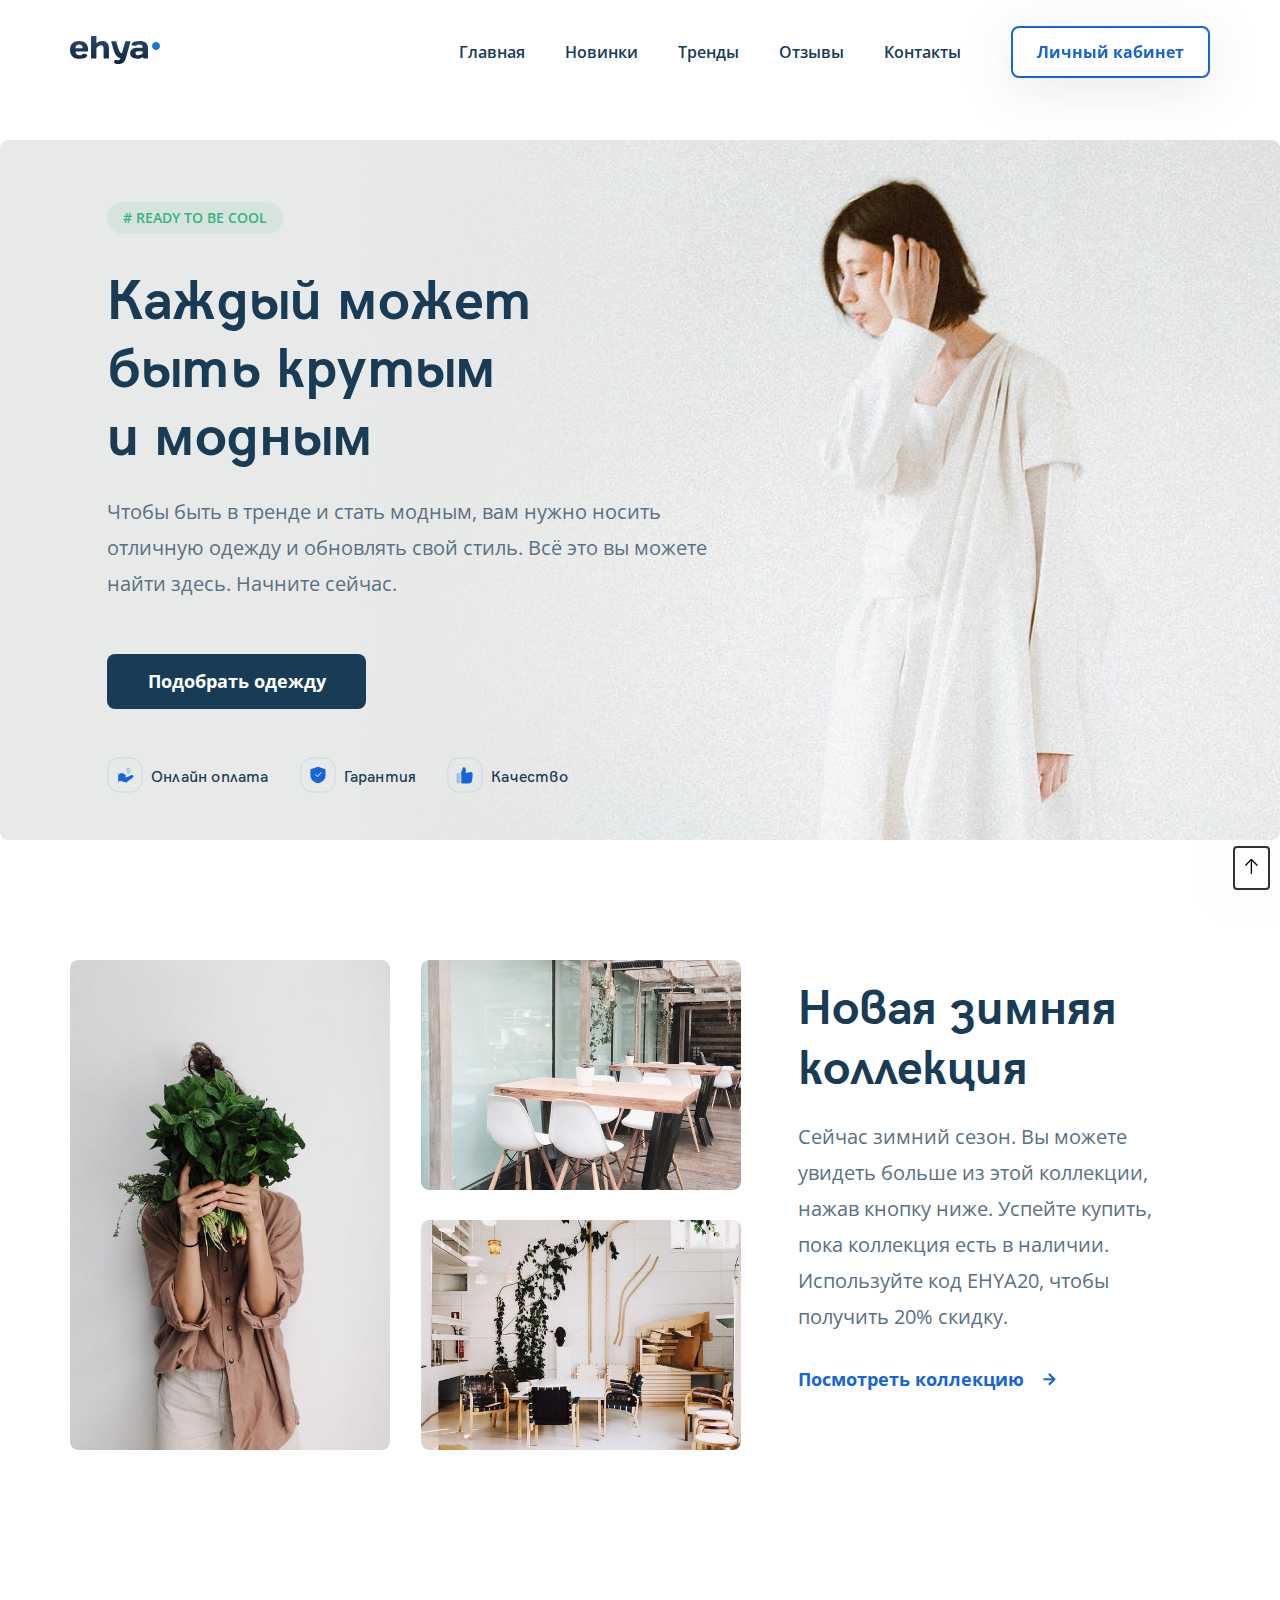
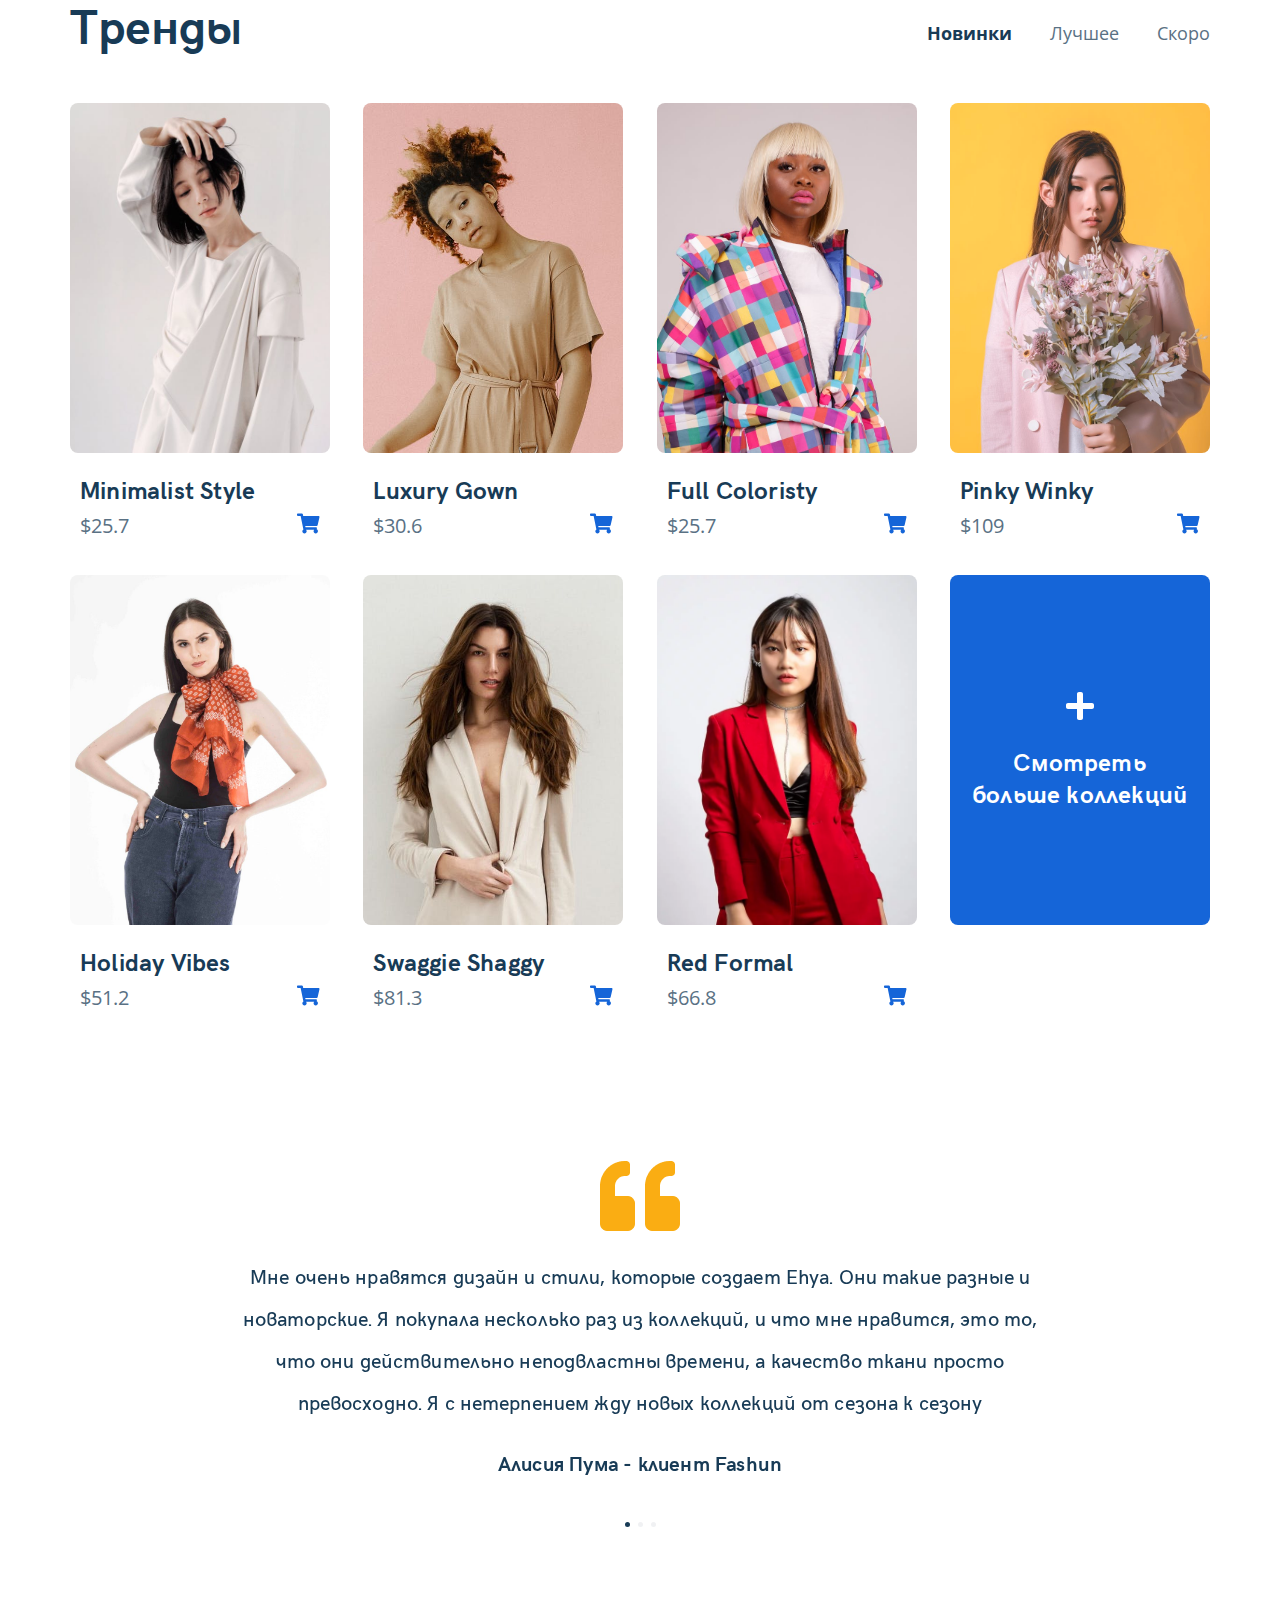
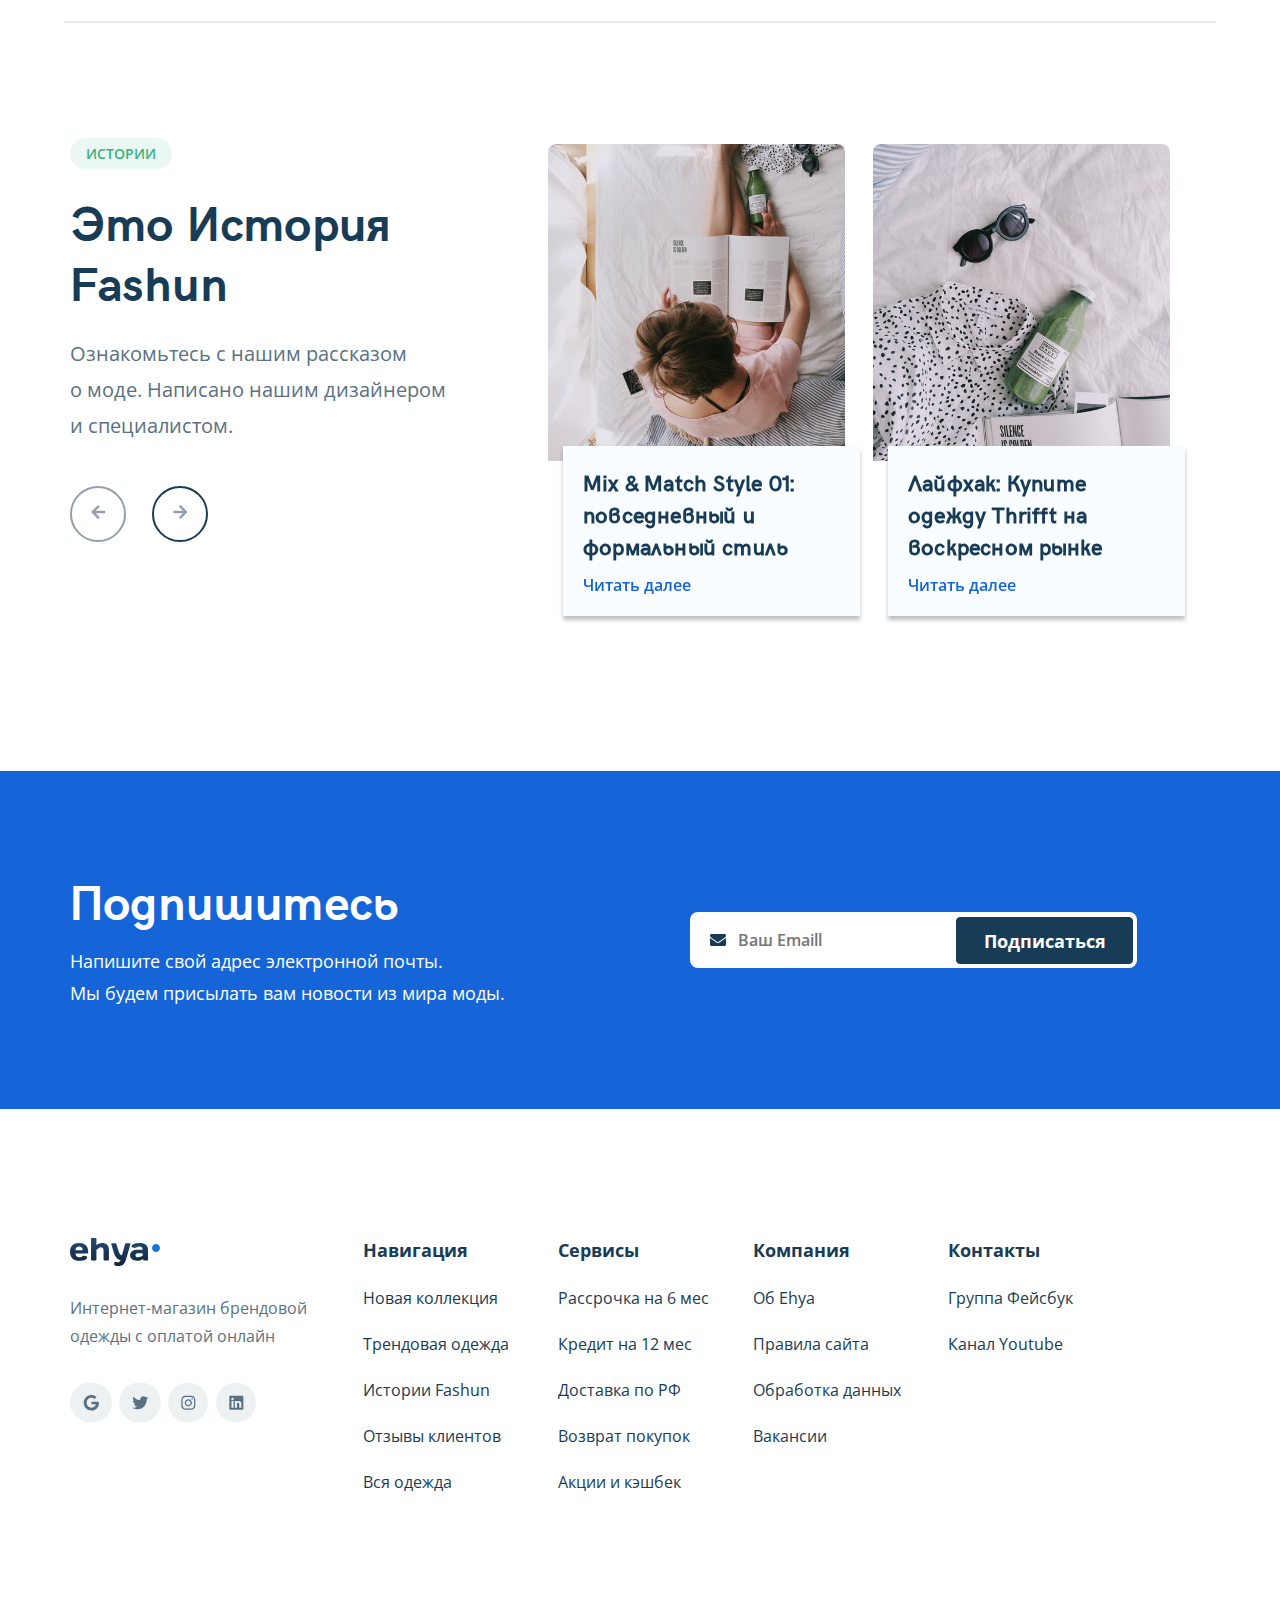
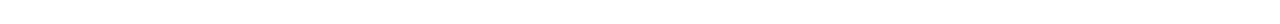
==== commit 5bd270e2: "fix: fixed login success page" ====
--- a/login-success.html
+++ b/login-success.html
@@ -28,26 +28,31 @@
             class="navbar-menu__logo-image" />
         </a>
         <!-- Navigation -->
-        <ul class="navbar-menu__list navbar-menu__list--mobile-hidden">
-          <li class="navbar-menu__item">
-            <a href="#" class="navbar-menu__link">Главная</a>
+        <ul class="navbar-menu__list">
+          <li class="navbar-menu__item navbar-menu__close-dropdown">
+            <img src="img/close.svg" alt="Image of close button" />
           </li>
           <li class="navbar-menu__item">
-            <a href="#" class="navbar-menu__link">Новинки</a>
+            <a href="#hero" class="navbar-menu__link">Главная</a>
           </li>
           <li class="navbar-menu__item">
-            <a href="#" class="navbar-menu__link">Тренды</a>
+            <a href="#collection" class="navbar-menu__link">Новинки</a>
           </li>
           <li class="navbar-menu__item">
-            <a href="#" class="navbar-menu__link">Отзывы</a>
+            <a href="#trends" class="navbar-menu__link">Тренды</a>
           </li>
           <li class="navbar-menu__item">
-            <a href="#" class="navbar-menu__link">Контакты</a>
+            <a href="#reviews" class="navbar-menu__link">Отзывы</a>
+          </li>
+          <li class="navbar-menu__item">
+            <a href="#footer" class="navbar-menu__link">Контакты</a>
+          </li>
+          <!-- Login button -->
+          <li class="navbar-menu__item">
+            <button data-toggle="modal-login" data-href="#login-modal" class="navbar-menu__button button">Личный кабинет</button>
           </li>
           <!-- /.navbar-menu__list -->
         </ul>
-        <!-- Login button -->
-        <button class="navbar-menu__button button navbar-menu__button--mobile-hidden">Личный кабинет</button>
         <!-- Button for media-request 768px -->
         <button class="navbar-menu__mobile-button mobile-button">
           <span class="navbar-menu__mobile-button-line"></span>
--- a/css/style.css
+++ b/css/style.css
@@ -1 +1 @@
-*{box-sizing:border-box}.container{max-width:1140px;margin:auto}img{max-width:100%}p{margin:0}h1,h2,h3{margin:0}.navbar-menu,.hero,.collection,.modal,.modal-login{font-family:Open Sans, sans-serif}.invalid{font-family:Open Sans, sans-serif;font-size:11px;font-weight:bold;color:#fff}.navbar-menu__wrapper{padding:26px 0;display:flex;align-items:center;justify-content:space-between}.navbar-menu__logo{margin-right:auto}.navbar-menu__list{margin:0;padding:0;display:flex;max-width:506px;align-items:center;justify-content:space-between;list-style-type:none}.navbar-menu__item+.navbar-menu__item{margin-left:40px}.navbar-menu__link{font-style:normal;font-weight:600;font-size:16px;line-height:22px;text-align:center;color:#183B56;text-decoration:none}.navbar-menu__button{margin-left:50px;padding:13px 24px;min-width:101px;min-height:48px;font-style:normal;font-weight:bold;font-size:16px;line-height:22px;border-radius:8px;cursor:pointer;border:2px solid #1565D8;color:#1565D8;background-color:#fff;filter:drop-shadow(0px 10px 25px rgba(21,37,72,0.1))}.navbar-menu__mobile-button{display:none}.hero{position:relative;margin:auto;margin-top:36px;padding:62px 0 46px 107px;max-width:1280px;min-height:700px;border-radius:8px;overflow:hidden;background-image:url("../sass/blocks/hero/img/hero.jpg");background-repeat:no-repeat;background-size:cover;background-position:center}.hero__image{display:none}.hero__wrapper{display:flex;flex-direction:column;align-items:flex-start}.hero__tag{padding:6px 16px;font-style:normal;font-weight:600;font-size:14px;line-height:20px;text-align:center;text-decoration:none;text-transform:uppercase;background:rgba(54,179,126,0.1);border-radius:2000px;color:#36B37E}.hero__title{max-width:460px;font-family:"HK Grotesk Bold", sans-serif;font-size:56px;line-height:68px;letter-spacing:0.2px;color:#183B56}.hero__tag+.hero__title{margin-top:28px}.hero__description{max-width:652px;text-align:left;font-style:normal;font-weight:normal;font-size:20px;line-height:36px;color:#5A7184}.hero__title+.hero__description{margin-top:28px}.hero__button{margin-top:52px;padding:15px 40px;min-width:259px;min-height:55px;font-style:normal;font-weight:bold;font-size:18px;line-height:25px;cursor:pointer;border:none;color:#fff;background-color:#183B56;border-radius:8px}.hero__list{margin:0;margin-top:48px;padding:0;display:flex;max-width:464px;align-items:center;flex-wrap:wrap;list-style-type:none}.hero__item{display:flex;cursor:pointer}.hero__item+.hero__item{margin-left:31px}.hero__icon-wrapper{width:36px;height:36px}.hero__link{margin-top:8px;font-family:"HK Grotesk Medium", sans-serif;font-size:16px;line-height:20px;letter-spacing:0.2px;color:#183B56;text-decoration:none}.hero__icon-wrapper+.hero__link{margin-left:8px}.collection{margin-top:120px}.collection__wrapper{display:flex;align-items:center;justify-content:space-between}.collection__woman{position:relative;margin-right:30px;width:320px;height:490px;border-radius:8px;overflow:hidden}.collection__images-wrapper{margin-right:57px;display:flex;flex-direction:column;align-items:center}.collection__kitchen{position:relative;width:320px;height:230px;border-radius:8px;overflow:hidden}.collection__room{position:relative;width:320px;height:230px;border-radius:8px;overflow:hidden}.collection__kitchen+.collection__room{margin-top:30px}.collection__image{position:absolute;top:0;bottom:0;left:0;right:0;width:100%;height:100%;border-radius:inherit;object-fit:cover}.collection__title{margin-top:10px;max-width:412px;font-family:"HK Grotesk Bold", sans-serif;font-size:48px;line-height:60px;letter-spacing:0.2px;color:#183B56}.collection__description{margin-top:24px;max-width:392px;font-style:normal;font-weight:normal;font-size:20px;line-height:36px;color:#5A7184}.collection__link-wrapper{margin-top:32px;margin-bottom:54px;display:flex;flex-direction:row;cursor:pointer}.collection__link{font-style:normal;font-weight:bold;font-size:18px;line-height:25px;text-decoration:none;color:#1565D8}.collection__icon-wrapper{margin:4.5px 0 4.5px 19px;width:13px;height:16px}.trends{margin-top:145px}.trends__menu{display:flex;align-items:center;justify-content:space-between}.trends__title{font-family:"HK Grotesk Bold", sans-serif;font-size:48px;line-height:60px;letter-spacing:0.2px;color:#183B56}.trends__tabs{margin:0;margin-top:17.5px;padding:0;display:flex;align-items:center;justify-content:space-between;list-style-type:none}.trends__tabs-item{font-family:Open Sans, sans-serif;font-style:normal;font-weight:normal;font-size:18px;line-height:25px;cursor:pointer;color:#5A7184}.trends__tabs-item--active{font-family:Open Sans, sans-serif;font-style:normal;font-weight:bold;font-size:18px;line-height:25px;text-decoration:none;cursor:pointer;color:#183B56}.trends__tabs-item+.trends__tabs-item{margin-left:38px}.trends__cards-wrapper{display:none}.trends__cards-wrapper--active{margin-top:17px;display:flex;flex-wrap:wrap;align-items:center;justify-content:space-between}.card{margin-top:31px;width:260px;height:441px;overflow:hidden;cursor:pointer}.card__image{width:100%;height:350px;border-radius:8px;overflow:hidden;background-repeat:no-repeat;background-size:cover;background-position:center}.card__title{margin-top:20px;margin-left:10px;font-family:"HK Grotesk Bold", sans-serif;font-size:24px;line-height:32px;letter-spacing:0.2px;color:#183B56}.card__price{margin-top:3px;display:flex;align-items:center;justify-content:space-between}.card__price-tag{margin-left:10px;font-family:Open Sans, sans-serif;font-style:normal;font-weight:normal;font-size:20px;line-height:36px;color:#5A7184}.card__shopping-cart{margin-right:10px}.image-1{background-size:cover}.image-2{background-size:auto 220%;background-position-x:45%;background-position-y:10%}.image-3{background-size:auto 160%;background-position-x:45%;background-position-y:20%}.image-4{background-size:auto 150%;background-position-x:45%;background-position-y:65%}.image-5{background-size:auto 130%;background-position-x:45%;background-position-y:25%}.image-6{background-size:auto 250%;background-position-x:45%;background-position-y:8%}.image-7{background-size:auto 200%;background-position-x:50%;background-position-y:1%}.see-more{position:relative;display:flex;align-items:center}.see-more__container{position:absolute;display:flex;padding-left:22px;padding-right:22px;align-items:center;height:350px;top:0;left:0;right:0;border-radius:8px;background-color:#1565D8}.see-more__link{align-self:center;text-decoration:none}.see-more__content-wrapper{display:flex;flex-direction:column;align-items:center}.see-more__text{margin-top:25px;font-family:"HK Grotesk Bold", sans-serif;font-size:24px;line-height:32px;text-align:center;letter-spacing:0.2px;color:#fff}.reviews{margin-top:145px}.reviews-slider__item{margin:auto;display:flex;max-width:800px;flex-direction:column;align-items:center}.reviews-slider__text-review{margin-top:24px;font-family:"HK Grotesk Medium", sans-serif;font-style:normal;font-weight:normal;font-size:20px;line-height:42px;text-align:center;letter-spacing:0.133333px;color:#183B56}.reviews-slider__reviewer{margin-top:28px;margin-bottom:48px;font-family:"HK Grotesk Bold", sans-serif;font-size:20px;line-height:24px;text-align:center;letter-spacing:0.2px;color:#183B56}.horizontal-divider{margin-top:80px;margin-right:auto;margin-left:auto;text-align:center;width:90%;height:1px;border:1px solid #E5EAF4}.swiper-pagination-bullets{position:relative;displey:block;margin:0}.swiper-pagination-bullet{width:5px;height:5px;border-radius:2.5px;background-color:#B3BAC5}.swiper-pagination-bullet-active{background-color:#183B56}.stories{padding-top:121px}.stories__wrapper{display:flex}.stories__text{position:relative;margin-right:96px;z-index:1000}.stories__tag{position:relative;padding:6px 16px;font-family:Open Sans, sans-serif;font-style:normal;font-weight:600;font-size:14px;line-height:20px;text-align:center;text-decoration:none;text-transform:uppercase;background:rgba(54,179,126,0.1);border-radius:2000px;z-index:1000;color:#36B37E}.stories__title{margin-top:28px;max-width:337px;font-family:"HK Grotesk Bold", sans-serif;font-size:48px;line-height:60px;letter-spacing:0.2px;color:#183B56}.stories__description{margin-top:24px;max-width:382px;text-align:left;font-family:Open Sans, sans-serif;font-style:normal;font-weight:normal;font-size:20px;line-height:36px;color:#5A7184}.stories__button{position:relative;margin-top:42px;width:56px;height:56px;cursor:pointer;border:2px solid #959EAD;border-radius:2000px;z-index:1000;background-repeat:no-repeat;background-position:center;background-color:transparent}.stories__button--active{border:2px solid #183B56}.stories__button--prev{margin-right:22px}.stories-slider{max-width:662px}.story{display:flex;width:622px}.story__item{width:322px;cursor:pointer}.story__item+.story__item{margin-left:28px}.story__image{max-width:312px;height:317px;overflow:hidden;cursor:pointer;border-radius:8px 8px 0px 0px;background-repeat:no-repeat;background-size:cover;background-position:center}.story__text{max-width:312px;padding:20px;transform:translate(15px, -15px);background:#FAFDFF;box-shadow:0px 4px 4px rgba(0,0,0,0.25)}.story__title{margin-bottom:12px;max-width:260px;font-family:"HK Grotesk Medium", sans-serif;font-size:22px;line-height:32px;letter-spacing:0.2px;color:#183B56}.story__link{font-family:Open Sans, sans-serif;font-style:normal;font-weight:600;font-size:16px;line-height:22px;text-decoration:none;color:#1565D8}.newsletter{position:relative;margin-top:140px;padding:100px 0 100px 0;background-repeat:no-repeat;background-size:cover;background-position:center;background-color:#1565D8}.newsletter__wrapper{display:flex;margin:auto;align-items:center;justify-content:space-between}.newsletter__title{font-family:"HK Grotesk Bold", sans-serif;font-style:normal;font-weight:bold;font-size:48px;line-height:60px;letter-spacing:0.2px;color:#fff}.newsletter__strong{margin-top:14px;max-width:436px;font-family:Open Sans, sans-serif;font-style:normal;font-weight:normal;font-size:18px;line-height:32px;color:#fff}.subscribe{position:relative;display:flex;margin-right:73px;width:447px;height:56px}.subscribe #email-error{position:absolute;top:65px;left:0}.subscribe__input-wrapper{width:100%;height:100%}.subscribe__mail-image{position:absolute;top:22px;bottom:20px;left:20px}.subscribe__input{padding-left:48px;padding-right:210px;width:100%;height:100%;font-family:Open Sans, sans-serif;font-style:normal;font-weight:600;font-size:16px;line-height:22px;border:none;border-radius:8px;overflow:hidden;color:#959EAD;background-color:#fff}.subscribe__button{position:absolute;padding:11px 27px;max-width:177px;top:4.5px;bottom:4.5px;right:4.5px;font-family:Open Sans, sans-serif;font-style:normal;font-weight:bold;font-size:18px;line-height:25px;text-align:center;border:1px solid #183B56;border-radius:4px;outline:none;cursor:pointer;overflow:hidden;z-index:1000;color:#fff;background-color:#183B56}.footer{padding-top:128.19px;padding-bottom:131.81px}.footer__wrapper{display:flex;align-items:flex-start;align:left}.footer__title{margin-bottom:7px;font-family:Open Sans, sans-serif;font-style:normal;font-weight:bold;font-size:18px;line-height:25px;color:#183B56}.footer__list{margin-right:30px}.footer__ul{padding:0;margin:0;width:165px;text-align:left;list-style:none}.footer__item{margin-top:24px;font-family:Open Sans, sans-serif;font-style:normal;font-weight:normal;font-size:16px;line-height:22px;color:#183B56}.footer__link{text-decoration:none;color:inherit}.footer__summary-wrapper{margin-right:30px;max-width:263px}.footer__logo{display:flex;align-items:flex-end}.footer__info{margin-top:28.08px;width:100%;font-family:Open Sans, sans-serif;font-style:normal;font-weight:normal;font-size:16px;line-height:28px;color:#5A7184;text-align:left}.footer__social-network{display:flex;max-width:263px;align-self:center}.footer__social-links{display:flex;max-width:187px;align-items:center}.footer__link-image{margin-top:32.05px;width:42px;height:40px}.footer__link-image+.footer__link-image{margin-left:7px}.up{position:fixed;bottom:20px;right:20px;padding:18px;box-shadow:0 1px 120px rgba(161,161,161,0.08);border-radius:4px;border:2px solid #333;background-color:#ffffff}.modal__overlay{position:fixed;top:0;bottom:0;left:0;right:0;background-color:rgba(0,143,223,0.39);z-index:100;visibility:hidden;opacity:0}.modal__overlay--visible{visibility:visible;opacity:1;transition:opacity 0.1s}.modal__dialog{position:fixed;padding-top:33px;padding-left:88px;padding-right:88px;top:50%;left:50%;transform:translate(-50%, -50%);width:478px;max-width:100%;max-height:90%;border-radius:8px;overflow-y:auto;z-index:101;background-color:#183B56;color:#fff;visibility:hidden;opacity:0}.modal__dialog--visible{visibility:visible;opacity:1;transition:opacity 0.1s}.modal__close{position:absolute;top:17px;right:18px;text-decoration:none;cursor:pointer}.modal__title{margin:0;font-weight:bold;font-size:18px;line-height:23px;text-transform:uppercase;text-align:center;color:inherit}.modal__form{display:flex;align-items:center;justify-content:space-between;flex-wrap:wrap}.modal__input{margin-top:15px;margin-bottom:5px;padding:18px 23px;flex-basis:100%;height:50px;font-size:12px;line-height:15px;border:none;border-radius:4px;color:#5A7184;background-color:#fff}.modal__message{margin-top:15px;margin-bottom:15px;padding:18px 23px;flex-basis:100%;height:123px;font-size:12px;line-height:15px;border:none;border-radius:4px;resize:none;color:#5A7184;background-color:#fff}.modal__button{margin-bottom:33px;padding:18px;min-width:160px;min-height:50px;font-weight:bold;font-size:12px;line-height:15px;border:2px solid #1565D8;border-radius:4px;cursor:pointer;color:#fff;background-color:#1565D8}.modal__info{margin-bottom:33px;font-weight:bold;font-size:12px;line-height:15px;color:#fff}.modal-login__overlay{position:fixed;top:0;bottom:0;left:0;right:0;background-color:rgba(0,143,223,0.39);z-index:100;visibility:hidden;opacity:0}.modal-login__overlay--visible{visibility:visible;opacity:1;transition:opacity 0.1s}.modal-login__dialog{position:fixed;padding-top:33px;padding-left:88px;padding-right:88px;top:50%;left:50%;transform:translate(-50%, -50%);width:478px;max-width:100%;max-height:90%;border-radius:8px;overflow-y:auto;z-index:101;background-color:#183B56;color:#fff;visibility:hidden;opacity:0}.modal-login__dialog--visible{visibility:visible;opacity:1;transition:opacity 0.1s}.modal-login__close{position:absolute;top:17px;right:18px;text-decoration:none;cursor:pointer}.modal-login__title{margin:0;font-weight:bold;font-size:18px;line-height:23px;text-transform:uppercase;text-align:center;color:inherit}.modal-login__form{display:flex;align-items:center;justify-content:space-between;flex-wrap:wrap}.modal-login__input{margin-top:15px;margin-bottom:5px;padding:18px 23px;flex-basis:100%;height:50px;font-size:12px;line-height:15px;border:none;border-radius:4px;color:#5A7184;background-color:#fff}.modal-login__button{margin-top:15px;margin-bottom:33px;padding:18px;min-width:160px;min-height:50px;font-weight:bold;font-size:12px;line-height:15px;border:2px solid #1565D8;border-radius:4px;cursor:pointer;color:#fff;background-color:#1565D8}.modal-login__info{margin-top:15px;margin-bottom:33px;font-weight:bold;font-size:12px;line-height:15px;color:#fff}@media (max-width: 1200px){.container{max-width:980px}.collection__wrapper{align-items:flex-start}.collection__title{margin-top:0}.trends{margin-top:80px}.trends__cards-wrapper--active{margin:auto;margin-top:8.5px;width:980px}.see-more__link{margin:auto}.card{flex-basis:30%}.see-more{flex-grow:1;margin-left:50px;margin-right:342px}.reviews{margin-top:80px}.subscribe{margin-left:auto;margin-right:0}.horizontal-divider{width:90%}}@media (min-width: 992px){a:hover,a:focus{color:#1565D8}.button:hover,.button:focus{color:#fff;background-color:#333}.navbar-menu__button:hover{border:2px solid #333}.stories__button:hover{background-color:#fff}.collection__link:hover{color:#333}.see-more__container:hover{background-color:#183B56}.trends__tabs-item:hover{color:#183B56}.modal__button:hover{border:2px solid #333}}@media (max-width: 996px){.container{width:768px;max-width:90%}.navbar-menu__logo{margin-right:auto}.navbar-menu__mobile-button{display:none}.navbar-menu__button{margin-left:35px}.hero{margin-top:30px;padding:36px 0 36px 110px;max-width:100%;min-height:624px;background-position:63.3% 47.53%;background-size:auto auto}.hero__title{max-width:365px;font-size:48px;line-height:60px}.hero__description{max-width:400px;font-size:18px;line-height:32px}.hero__list{max-width:444px}.hero__item+.hero__item{margin-left:21px}.collection{margin-top:80px}.collection__wrapper{flex-wrap:wrap}.collection__woman{width:350px;height:490px}.collection__images-wrapper{margin-right:0}.collection__kitchen{width:380px}.collection__room{width:380px}.collection__text{flex-basis:100%}.collection__title{margin-top:40px;max-width:100%}.collection__description{max-width:95%}.collection__link-wrapper{margin-top:24px;margin-bottom:0}.trends{margin-top:80px}.trends__menu{flex-direction:row}.trends__tabs{margin-top:27.5px}.trends__cards-wrapper--active{margin:auto;margin-top:8.5px;width:100%;flex-basis:29%}.see-more__link{margin:auto}.card{width:230px;margin-top:48px;flex-basis:30%}.see-more{flex-grow:1;margin-left:38px;margin-right:269px}.reviews{margin-top:80px}.reviews-slider__item{max-width:630px}.reviews-slider__text-review{margin-top:28px}.reviews-slider__reviewer{margin-top:24px;margin-bottom:28px}.horizontal-divider{width:90%}.story{width:436px}.story__item{width:300px}.newsletter{margin-top:80px;padding:72px 0 80px 0}.newsletter__wrapper{flex-direction:column}.newsletter__text-wrapper{text-align:center}.subscribe{margin-top:56px;margin-right:0;margin-left:0}.footer{padding-top:64px;padding-bottom:130px}.footer__wrapper{display:grid;grid-template-columns:253px 30px 1fr 30px 1fr;grid-gap:0;grid-row-gap:48px;grid-auto-rows:minmax(60px, max-content);align-items:start}.footer__list{margin-right:0}.footer__info{width:253px}.footer__summary-wrapper{grid-column:1 / 2}.footer__navigation{grid-column:3 / 4}.footer__services{grid-column:5 / 6}.footer__company{grid-row:2 / 3;grid-column:3 / 4}.footer__contacts{grid-row:2 / 3;grid-column:5 / 6}}@media (max-width: 855px){.container{width:768px;max-width:90%}.navbar-menu__list--mobile-hidden,.navbar-menu__button--mobile-hidden{display:none}.navbar-menu__logo{margin-right:auto}.navbar-menu__mobile-button{display:flex;padding:0;width:22px;height:13.3px;flex-direction:column;align-items:center;justify-content:space-between;border:none;cursor:pointer;background-color:#fff}.navbar-menu__mobile-button-line{width:22px;height:2.2px;background-color:#3A4C66}.navbar-menu__button{margin-left:35px}.hero{margin-top:30px;padding:36px 0 36px 28px;max-width:100%;min-height:624px;background-position:63.3% 47.53%;background-size:auto auto}.hero__title{max-width:365px;font-size:48px;line-height:60px}.hero__description{max-width:400px;font-size:18px;line-height:32px}.hero__list{max-width:444px}.hero__item+.hero__item{margin-left:21px}.collection{margin-top:80px}.collection__wrapper{flex-wrap:wrap}.collection__woman{width:320px;height:490px}.collection__images-wrapper{margin-right:0}.collection__kitchen{width:380px}.collection__room{width:380px}.collection__text{flex-basis:100%}.collection__title{margin-top:40px;max-width:100%}.collection__description{max-width:95%}.collection__link-wrapper{margin-top:24px;margin-bottom:0}.trends{margin-top:80px}.trends__menu{flex-direction:row}.trends__tabs{margin-top:27.5px}.trends__cards-wrapper--active{margin:auto;margin-top:8.5px;width:100%;flex-basis:29%}.see-more__link{margin:auto}.card{width:230px;margin-top:48px;flex-basis:30%}.see-more{flex-grow:1;margin-left:38px;margin-right:258px}}@media (max-width: 825px){#story-br{display:none}.container{max-width:682px}.navbar-menu__list--mobile-hidden,.navbar-menu__button--mobile-hidden{display:none}.navbar-menu__logo{margin-right:auto}.navbar-menu__mobile-button{display:flex;padding:0;width:22px;height:13.3px;flex-direction:column;align-items:center;justify-content:space-between;border:none;cursor:pointer;background-color:#fff}.navbar-menu__mobile-button-line{width:22px;height:2.2px;background-color:#3A4C66}.hero{margin-top:30px;padding:36px 0 36px 28px;max-width:728px;min-height:624px;background-position:63.3% 47.53%;background-size:auto auto}.hero__title{max-width:365px;font-size:48px;line-height:60px}.hero__description{max-width:400px;font-size:18px;line-height:32px}.hero__list{max-width:444px}.hero__item+.hero__item{margin-left:21px}.collection{margin-top:80px}.collection__wrapper{flex-wrap:wrap}.collection__woman{width:322px;height:490px}.collection__images-wrapper{margin-right:0}.collection__kitchen{width:320px}.collection__room{width:320px}.collection__text{flex-basis:100%}.collection__title{margin-top:40px;max-width:100%}.collection__description{max-width:95%}.collection__link-wrapper{margin-top:24px;margin-bottom:0}.trends{margin-top:80px}.trends__menu{flex-direction:column}.trends__tabs{margin-top:27.5px}.trends__cards-wrapper--active{margin:auto;margin-top:8.5px;width:608px}.see-more__link{margin:auto}.card{width:280px;margin-top:48px;flex-basis:initial}.see-more{flex-grow:initial;margin-left:0;margin-right:0}.reviews{margin-top:80px}.reviews-slider__item{max-width:630px}.reviews-slider__text-review{margin-top:28px}.reviews-slider__reviewer{margin-top:24px;margin-bottom:28px}.horizontal-divider{width:90%}.stories{padding-top:80px;padding-right:23px;padding-left:23px;margin-right:0;margin:auto}.stories__wrapper{flex-direction:column;align-items:center}.stories__text{margin:auto;text-align:center}.stories__title{margin-top:24px;max-width:567px}.stories__description{margin-top:16px;max-width:568px;text-align:center}.stories__button{margin-top:36px}.stories-slider{margin-top:36px;max-width:682px}.story{width:682px}.story__item{width:332px}.story__item+.story__item{margin-left:28px}.story__image{width:322px}.story__text{transform:translate(10px, -15px)}.newsletter{margin-top:80px;padding:72px 0 80px 0}.newsletter__wrapper{flex-direction:column}.newsletter__text-wrapper{text-align:center}.subscribe{margin-top:56px;margin-right:0;margin-left:0}.footer{padding-top:64px;padding-bottom:130px}.footer__wrapper{display:grid;grid-template-columns:253px 30px 1fr 30px 1fr;grid-gap:0;grid-row-gap:48px;grid-auto-rows:minmax(60px, max-content);align-items:start}.footer__list{margin-right:0}.footer__info{width:253px}.footer__summary-wrapper{grid-column:1 / 2}.footer__navigation{grid-column:3 / 4}.footer__services{grid-column:5 / 6}.footer__company{grid-row:2 / 3;grid-column:3 / 4}.footer__contacts{grid-row:2 / 3;grid-column:5 / 6}}@media (max-width: 732px){.container{width:576px;max-width:90%}.navbar-menu__list--mobile-hidden,.navbar-menu__button--mobile-hidden{display:none}.navbar-menu__logo{margin-right:auto}.navbar-menu__mobile-button{display:flex;padding:0;width:22px;height:13.3px;flex-direction:column;align-items:center;justify-content:space-between;border:none;cursor:pointer;background-color:#fff}.navbar-menu__mobile-button-line{width:22px;height:2.2px;background-color:#3A4C66}.hero{margin-top:30px;padding:36px 0 36px 28px;width:100%;min-height:624px;background-position:63.3% 47.53%;background-size:auto auto}.hero__title{max-width:365px;font-size:38px;line-height:60px}.hero__description{max-width:400px;font-size:18px;line-height:32px}.hero__list{max-width:444px}.hero__item+.hero__item{margin-left:21px}.collection{margin-top:80px}.collection__wrapper{flex-wrap:wrap}.collection__woman{width:100%;height:400px;margin-right:0}.collection__images-wrapper{margin-right:0;margin-top:14px;flex-direction:row;width:100%}.collection__kitchen{width:280px;flex-basis:49%}.collection__room{width:280px;flex-basis:49%}.collection__kitchen+.collection__room{margin-top:0;margin-left:14px}.collection__text{flex-basis:100%}.collection__title{font-size:38px;margin-top:40px}.collection__description{max-width:95%}.collection__link-wrapper{margin-top:24px;margin-bottom:0}.trends{margin-top:80px}.trends__menu{flex-direction:column}.trends__title{font-size:38px}.trends__tabs{margin-top:27.5px}.trends__cards-wrapper--active{margin:auto;margin-top:8.5px;width:100%}.see-more__link{margin:auto}.card{width:230px;margin-top:48px;flex-basis:49%}.see-more{flex-grow:initial;margin-left:0;margin-right:0}.reviews{margin-top:80px}.reviews-slider__item{max-width:90%}.reviews-slider__text-review{margin-top:28px}.reviews-slider__reviewer{margin-top:24px;margin-bottom:28px}.horizontal-divider{width:90%}.stories{padding-top:80px;padding-right:23px;padding-left:23px;margin-right:0;margin:auto}.stories__wrapper{flex-direction:column;align-items:center}.stories__text{margin:auto;text-align:center}.stories__title{font-size:38px;margin-top:24px}.stories__description{margin-top:16px;text-align:center}.stories__button{margin-top:36px}.stories-slider{margin-top:36px;max-width:280px}.story{flex-wrap:initial;width:280px}.story__item{width:280px}.story__item+.story__item{margin-left:0;margin-top:0}.story__image{width:280px}.story__text{max-width:280px;transform:translate(5px, -15px)}.story__title{font-size:20px;line-height:24px}.newsletter{margin-top:80px;padding:72px 0 80px 0}.newsletter__title{font-size:38px}.newsletter__wrapper{flex-direction:column}.newsletter__text-wrapper{text-align:center}.subscribe{margin-top:56px;margin-right:0;margin-left:0}.footer{padding-top:48px;padding-bottom:73px}.footer__wrapper{grid-template-columns:1fr;grid-row-gap:30px}.footer__title{margin-bottom:0;font-size:16px;line-height:22px}.footer__list{margin-right:0}.footer__item{margin-top:15px;font-size:14px;line-height:20px}.footer__summary-wrapper{display:flex;flex-direction:column;max-width:100%;align-items:center;margin-top:35px;margin-right:0;margin-auto:0}.footer__info{margin-top:14px;width:230px;font-size:14px;line-height:24px;text-align:center}.footer__navigation{grid-row:1;grid-column:1}.footer__services{grid-row:2;grid-column:1}.footer__company{grid-row:3;grid-column:1}.footer__contacts{grid-row:4;grid-column:1}}@media (min-width: 320px) and (max-width: 480px){#newsletter-br{display:none}.container{max-width:290px;width:90%}.navbar-menu__logo{margin-right:auto}.hero{margin-top:24px;padding:381px 23px 36px 23px;max-width:320px;min-height:899px;background-image:url("../sass/blocks/hero/img/hero-mobile.png");background-size:cover}.hero__wrapper{align-items:center;text-align:center}.hero__title{max-width:244px;font-size:32px;line-height:40px}.hero__description{max-width:280px;font-size:16px;line-height:28px}.hero__tag+.hero__title{margin-top:20px}.hero__title+.hero__description{margin-top:20px;text-align:center}.hero__button{margin-top:24px;padding:13px 49px;width:100%;min-height:48px;font-size:16px;line-height:22px}.hero__list{max-width:274px}.hero__item--mauto{margin-left:auto;margin-top:16px}.hero__link{margin-top:2px;font-size:16px;line-height:20px}.hero__item+.hero__item{margin-left:16px}.hero__icon-wrapper{width:24px;height:24px}.collection{margin-top:64px}.collection__woman{margin-right:0;width:290px;height:300px}.collection__images-wrapper{flex-direction:row;margin-top:14px}.collection__kitchen{flex-basis:49%;width:137px;height:97px}.collection__room{flex-basis:49%;width:137px;height:97px}.collection__kitchen+.collection__room{margin-top:0;margin-left:14px}.collection__text{text-align:center}.collection__title{margin-top:36px;max-width:100%;font-size:28px;line-height:36px}.collection__description{margin-top:20px;max-width:280px;font-size:16px;line-height:28px}.collection__link-wrapper{display:none}.trends{margin-top:104px}.trends__menu{flex-direction:column}.trends__title{font-size:28px;line-height:36px}.trends__tabs{margin-top:24px}.trends__tabs-item{font-size:16px;line-height:22px}.trends__cards-wrapper--active{margin:auto;margin-top:16px;width:290px}.card{width:140px;margin-top:30px;height:234px}.card__image{height:170px}.card__title{margin-top:13px;margin-left:0;font-size:16px;line-height:20px}.card__price{flex-wrap:wrap;align-items:center;justify-content:start}.card__price-tag{margin-left:0;margin-right:9px;font-size:14px;line-height:24px}.card__shopping-cart{width:14px;height:32px;margin-right:9px;transform:translateY(8.5px)}.image-1{background-size:cover}.image-2{background-size:cover;background-position-x:45%;background-position-y:10%}.image-3{background-size:cover;background-position-x:45%;background-position-y:20%}.image-4{background-size:cover;background-position-x:45%;background-position-y:65%}.image-5{background-size:cover;background-position-x:45%;background-position-y:25%}.image-6{background-size:cover;background-position-x:45%;background-position-y:8%}.image-7{background-size:cover;background-position-x:50%;background-position-y:1%}.see-more__container{padding-left:0;padding-right:0;height:170px}.see-more__link{margin:0;align-self:start}.see-more__content-wrapper{margin-top:40px}.see-more__icon{width:25px;height:32px}.see-more__text{margin-top:15px;font-size:17px;line-height:22px}.reviews{margin-top:48px}.reviews-slider__item{max-width:280px}.reviews-slider__text-review{margin-top:13px;font-size:18px;line-height:36px}.reviews-slider__reviewer{margin-top:24px;margin-bottom:24px;max-width:145px}.horizontal-divider{margin-top:64px;width:90%}.stories{padding-top:49px;padding-right:0;padding-left:0;margin:auto}.stories__wrapper{flex-direction:column;align-items:center}.stories__text{margin:auto}.stories__title{max-width:278px;font-size:28px;line-height:36px}.stories__description{max-width:280px;font-size:16px;line-height:28px}.stories-slider{margin-top:36px;max-width:280px}.story{flex-wrap:wrap;width:280px}.story__item{width:280px}.story__item+.story__item{margin-left:0;margin-top:24px}.story__image{width:270px}.story__text{max-width:270px;transform:translate(5px, -15px)}.story__title{font-size:20px;line-height:24px}.newsletter{margin-top:64px;padding:64px 20px 64px 20px}.newsletter__wrapper{flex-direction:column}.newsletter__text-wrapper{text-align:center}.newsletter__title{font-size:28px;line-height:36px}.newsletter__strong{margin-top:24px;width:280px;font-size:16px;line-height:28px}.subscribe{margin-top:36px;margin-right:0;flex-direction:column;width:280px;height:106px}.subscribe #email-error{position:relative}.subscribe__input-wrapper{width:100%;height:48px;margin-bottom:10px}.subscribe__mail-image{top:18px}.subscribe__input{padding-right:30px}.subscribe__button{position:relative;display:block;padding:12px 24px;top:0;left:0;bottom:0;right:0;max-width:280px;width:100%;height:48px;border-radius:8px}.footer{padding-top:48px;padding-bottom:73px}.footer__wrapper{grid-template-columns:1fr;grid-row-gap:30px}.footer__title{margin-bottom:0;font-size:16px;line-height:22px}.footer__list{margin-right:0}.footer__item{margin-top:15px;font-size:14px;line-height:20px}.footer__summary-wrapper{display:flex;flex-direction:column;max-width:100%;align-items:center;margin-top:35px;margin-right:0;margin-auto:0}.footer__info{margin-top:14px;width:230px;font-size:14px;line-height:24px;text-align:center}.footer__navigation{grid-row:1;grid-column:1}.footer__services{grid-row:2;grid-column:1}.footer__company{grid-row:3;grid-column:1}.footer__contacts{grid-row:4;grid-column:1}}
+*{box-sizing:border-box;font-feature-settings:"locl" 0}.container{max-width:1140px;margin:auto}img{max-width:100%}p{margin:0}h1,h2,h3{margin:0}.navbar-menu,.hero,.collection,.modal,.modal-login{font-family:Open Sans, sans-serif}.invalid{font-family:Open Sans, sans-serif;font-size:11px;font-weight:bold;color:#fff}.navbar-menu{background-color:#fff}.navbar-menu__wrapper{padding:26px 0;display:flex;align-items:center;justify-content:space-between}.navbar-menu__logo{margin-right:auto}.navbar-menu__list{margin:0;padding:0;display:flex;align-items:center;justify-content:space-between;list-style-type:none}.navbar-menu__item+.navbar-menu__item{margin-left:40px}.navbar-menu__close-dropdown{display:none}.navbar-menu__link{font-style:normal;font-weight:600;font-size:16px;line-height:22px;text-align:center;color:#183B56;text-decoration:none}.navbar-menu__button{margin-left:10px;padding:13px 24px;min-width:101px;min-height:48px;font-style:normal;font-weight:bold;font-size:16px;line-height:22px;border-radius:8px;cursor:pointer;border:2px solid #1565D8;color:#1565D8;background-color:#fff;filter:drop-shadow(0px 10px 25px rgba(21,37,72,0.1))}.navbar-menu__mobile-button{display:none}.hero{position:relative;margin:auto;margin-top:36px;padding:62px 0 46px 107px;max-width:1280px;min-height:700px;border-radius:8px;overflow:hidden;background-image:url("../sass/blocks/hero/img/hero.jpg");background-repeat:no-repeat;background-size:cover;background-position:center}.hero__image{display:none}.hero__wrapper{display:flex;flex-direction:column;align-items:flex-start}.hero__tag{padding:6px 16px;font-style:normal;font-weight:600;font-size:14px;line-height:20px;text-align:center;text-decoration:none;text-transform:uppercase;background:rgba(54,179,126,0.1);border-radius:2000px;color:#36B37E}.hero__title{max-width:460px;font-family:"HK Grotesk Bold", sans-serif;font-size:56px;line-height:68px;letter-spacing:0.2px;color:#183B56}.hero__tag+.hero__title{margin-top:28px}.hero__description{max-width:652px;text-align:left;font-style:normal;font-weight:normal;font-size:20px;line-height:36px;color:#5A7184}.hero__title+.hero__description{margin-top:28px}.hero__button{margin-top:52px;padding:15px 40px;min-width:259px;min-height:55px;font-style:normal;font-weight:bold;font-size:18px;line-height:25px;cursor:pointer;border:none;color:#fff;background-color:#183B56;border-radius:8px}.hero__list{margin:0;margin-top:48px;padding:0;display:flex;max-width:464px;align-items:center;flex-wrap:wrap;list-style-type:none}.hero__item{display:flex;cursor:pointer}.hero__item+.hero__item{margin-left:31px}.hero__icon-wrapper{width:36px;height:36px}.hero__link{margin-top:8px;font-family:"HK Grotesk Medium", sans-serif;font-size:16px;line-height:20px;letter-spacing:0.2px;color:#183B56;text-decoration:none}.hero__icon-wrapper+.hero__link{margin-left:8px}.list-item-hidden{display:none}.list-item-hidden__icon-wrapper{width:24px;height:24px}.list-item-hidden__link{margin-top:2px;margin-left:8px;font-family:"HK Grotesk Medium", sans-serif;font-size:16px;line-height:20px;letter-spacing:0.2px;color:#183B56;text-decoration:none}.collection{margin-top:120px}.collection__wrapper{display:flex;align-items:center;justify-content:space-between}.collection__woman{position:relative;margin-right:30px;width:320px;height:490px;border-radius:8px;overflow:hidden}.collection__images-wrapper{margin-right:57px;display:flex;flex-direction:column;align-items:center}.collection__kitchen{position:relative;width:320px;height:230px;border-radius:8px;overflow:hidden}.collection__room{position:relative;width:320px;height:230px;border-radius:8px;overflow:hidden}.collection__kitchen+.collection__room{margin-top:30px}.collection__image{position:absolute;top:0;bottom:0;left:0;right:0;width:100%;height:100%;border-radius:inherit;object-fit:cover}.collection__title{margin-top:10px;max-width:412px;font-family:"HK Grotesk Bold", sans-serif;font-size:48px;line-height:60px;letter-spacing:0.2px;color:#183B56}.collection__description{margin-top:24px;max-width:392px;font-style:normal;font-weight:normal;font-size:20px;line-height:36px;color:#5A7184}.collection__link-wrapper{margin-top:32px;margin-bottom:54px;display:flex;flex-direction:row;cursor:pointer}.collection__link{font-style:normal;font-weight:bold;font-size:18px;line-height:25px;text-decoration:none;color:#1565D8}.collection__icon-wrapper{margin:4.5px 0 4.5px 19px;width:13px;height:16px}.trends{margin-top:145px}.trends__menu{display:flex;align-items:center;justify-content:space-between}.trends__title{font-family:"HK Grotesk Bold", sans-serif;font-size:48px;line-height:60px;letter-spacing:0.2px;color:#183B56}.trends__tabs{margin:0;margin-top:17.5px;padding:0;display:flex;align-items:center;justify-content:space-between;list-style-type:none}.trends__tabs-item{font-family:Open Sans, sans-serif;font-style:normal;font-weight:normal;font-size:18px;line-height:25px;cursor:pointer;color:#5A7184}.trends__tabs-item--active{font-family:Open Sans, sans-serif;font-style:normal;font-weight:bold;font-size:18px;line-height:25px;text-decoration:none;cursor:pointer;color:#183B56}.trends__tabs-item+.trends__tabs-item{margin-left:38px}.trends__cards-wrapper{display:none}.trends__cards-wrapper--active{margin-top:17px;display:flex;flex-wrap:wrap;align-items:center;justify-content:space-between}.card{margin-top:31px;width:260px;height:441px;overflow:hidden;cursor:pointer}.card__image{width:100%;height:350px;border-radius:8px;overflow:hidden;background-repeat:no-repeat;background-size:cover;background-position:center}.card__title{margin-top:20px;margin-left:10px;font-family:"HK Grotesk Bold", sans-serif;font-size:24px;line-height:32px;letter-spacing:0.2px;color:#183B56}.card__price{margin-top:3px;display:flex;align-items:center;justify-content:space-between}.card__price-tag{margin-left:10px;font-family:Open Sans, sans-serif;font-style:normal;font-weight:normal;font-size:20px;line-height:36px;color:#5A7184}.card__shopping-cart{margin-right:10px}.image-1{background-size:cover}.image-2{background-size:auto 220%;background-position-x:45%;background-position-y:10%}.image-3{background-size:auto 160%;background-position-x:45%;background-position-y:20%}.image-4{background-size:auto 150%;background-position-x:45%;background-position-y:65%}.image-5{background-size:auto 130%;background-position-x:45%;background-position-y:25%}.image-6{background-size:auto 250%;background-position-x:45%;background-position-y:8%}.image-7{background-size:auto 200%;background-position-x:50%;background-position-y:1%}.see-more{position:relative;display:flex;align-items:center}.see-more__container{position:absolute;display:flex;padding-left:22px;padding-right:22px;align-items:center;height:350px;top:0;left:0;right:0;border-radius:8px;background-color:#1565D8}.see-more__link{align-self:center;text-decoration:none}.see-more__content-wrapper{display:flex;flex-direction:column;align-items:center}.see-more__text{margin-top:25px;font-family:"HK Grotesk Bold", sans-serif;font-size:24px;line-height:32px;text-align:center;letter-spacing:0.2px;color:#fff}.reviews{margin-top:145px}.reviews-slider__item{margin:auto;display:flex;max-width:800px;flex-direction:column;align-items:center}.reviews-slider__text-review{margin-top:24px;font-family:"HK Grotesk Medium", sans-serif;font-style:normal;font-weight:normal;font-size:20px;line-height:42px;text-align:center;letter-spacing:0.133333px;color:#183B56}.reviews-slider__reviewer{margin-top:28px;margin-bottom:48px;font-family:"HK Grotesk Bold", sans-serif;font-size:20px;line-height:24px;text-align:center;letter-spacing:0.2px;color:#183B56}.horizontal-divider{margin-top:80px;margin-right:auto;margin-left:auto;text-align:center;width:90%;height:1px;border:1px solid #E5EAF4}.swiper-pagination-bullets{position:relative;displey:block;margin:0}.swiper-pagination-bullet{margin:0 16px;width:5px;height:5px;border-radius:2.5px;background-color:#B3BAC5}.swiper-pagination-bullet-active{background-color:#183B56}.stories{padding-top:121px}.stories__wrapper{display:flex}.stories__text{position:relative;margin-right:96px}.stories__tag{position:relative;padding:6px 16px;font-family:Open Sans, sans-serif;font-style:normal;font-weight:600;font-size:14px;line-height:20px;text-align:center;text-decoration:none;text-transform:uppercase;background:rgba(54,179,126,0.1);border-radius:2000px;color:#36B37E}.stories__title{margin-top:28px;max-width:337px;font-family:"HK Grotesk Bold", sans-serif;font-size:48px;line-height:60px;letter-spacing:0.2px;color:#183B56}.stories__description{margin-top:24px;max-width:382px;text-align:left;font-family:Open Sans, sans-serif;font-style:normal;font-weight:normal;font-size:20px;line-height:36px;color:#5A7184}.stories__button{position:relative;margin-top:42px;width:56px;height:56px;cursor:pointer;border:2px solid #959EAD;border-radius:2000px;background-repeat:no-repeat;background-position:center;background-color:transparent}.stories__button--active{border:2px solid #183B56}.stories__button--prev{margin-right:22px}.stories-slider{max-width:662px}.stories-slider__item+.stories-slider__item{margin-left:108px}.story{display:flex;width:622px}.story__item{width:322px;cursor:pointer}.story__item+.story__item{margin-left:28px}.story__image{max-width:312px;height:317px;overflow:hidden;cursor:pointer;border-radius:8px 8px 0px 0px;background-repeat:no-repeat;background-size:cover;background-position:center}.story__text{max-width:312px;padding:20px;transform:translate(15px, -15px);background:#FAFDFF;box-shadow:0px 4px 4px rgba(0,0,0,0.25)}.story__title{margin-bottom:12px;max-width:260px;font-family:"HK Grotesk Medium", sans-serif;font-size:22px;line-height:32px;letter-spacing:0.2px;color:#183B56}.story__link{font-family:Open Sans, sans-serif;font-style:normal;font-weight:600;font-size:16px;line-height:22px;text-decoration:none;color:#1565D8}.newsletter{position:relative;margin-top:140px;padding:100px 0 100px 0;background-repeat:no-repeat;background-size:cover;background-position:center;background-color:#1565D8}.newsletter__wrapper{display:flex;margin:auto;align-items:center;justify-content:space-between}.newsletter__title{font-family:"HK Grotesk Bold", sans-serif;font-style:normal;font-weight:bold;font-size:48px;line-height:60px;letter-spacing:0.2px;color:#fff}.newsletter__strong{margin-top:14px;max-width:436px;font-family:Open Sans, sans-serif;font-style:normal;font-weight:normal;font-size:18px;line-height:32px;color:#fff}.subscribe{position:relative;display:flex;margin-right:73px;width:447px;height:56px}.subscribe #email-error{position:absolute;top:65px;left:0}.subscribe__input-wrapper{width:100%;height:100%}.subscribe__mail-image{position:absolute;top:22px;bottom:20px;left:20px}.subscribe__input{padding-left:48px;padding-right:210px;width:100%;height:100%;font-family:Open Sans, sans-serif;font-style:normal;font-weight:600;font-size:16px;line-height:22px;border:none;border-radius:8px;overflow:hidden;color:#959EAD;background-color:#fff}.subscribe__button{position:absolute;padding:11px 27px;max-width:177px;top:4.5px;bottom:4.5px;right:4.5px;font-family:Open Sans, sans-serif;font-style:normal;font-weight:bold;font-size:18px;line-height:25px;text-align:center;border:1px solid #183B56;border-radius:4px;outline:none;cursor:pointer;overflow:hidden;color:#fff;background-color:#183B56}.footer{padding-top:128.19px;padding-bottom:131.81px}.footer__wrapper{display:flex;align-items:flex-start;align:left}.footer__title{margin-bottom:7px;font-family:Open Sans, sans-serif;font-style:normal;font-weight:bold;font-size:18px;line-height:25px;color:#183B56}.footer__list{margin-right:30px}.footer__ul{padding:0;margin:0;width:165px;text-align:left;list-style:none}.footer__item{margin-top:24px;font-family:Open Sans, sans-serif;font-style:normal;font-weight:normal;font-size:16px;line-height:22px;color:#183B56}.footer__link{text-decoration:none;color:inherit}.footer__summary-wrapper{margin-right:30px;max-width:263px}.footer__logo{display:flex;align-items:flex-end}.footer__info{margin-top:28.08px;width:100%;font-family:Open Sans, sans-serif;font-style:normal;font-weight:normal;font-size:16px;line-height:28px;color:#5A7184;text-align:left}.footer__social-network{display:flex;max-width:263px;align-self:center}.footer__social-links{display:flex;max-width:187px;align-items:center}.footer__link-image{margin-top:32.05px;width:42px;height:40px}.footer__link-image+.footer__link-image{margin-left:7px}.up{position:fixed;bottom:10px;right:10px;padding:10px;box-shadow:0 1px 120px rgba(161,161,161,0.08);border-radius:4px;border:2px solid #333;z-index:2000;background-color:#ffffff}.modal__overlay{position:fixed;top:0;bottom:0;left:0;right:0;background-color:rgba(0,143,223,0.39);z-index:100;visibility:hidden;opacity:0}.modal__overlay--visible{visibility:visible;opacity:1;transition:opacity 0.1s}.modal__dialog{position:fixed;padding-top:33px;padding-left:88px;padding-right:88px;top:50%;left:50%;transform:translate(-50%, -50%);width:478px;max-width:100%;max-height:90%;border-radius:8px;overflow-y:auto;z-index:101;background-color:#183B56;color:#fff;visibility:hidden;opacity:0}.modal__dialog--visible{visibility:visible;opacity:1;transition:opacity 0.1s}.modal__close{position:absolute;top:17px;right:18px;text-decoration:none;cursor:pointer}.modal__title{margin:0;font-weight:bold;font-size:18px;line-height:23px;text-transform:uppercase;text-align:center;color:inherit}.modal__form{display:flex;align-items:center;justify-content:space-between;flex-wrap:wrap}.modal__input{margin-top:15px;margin-bottom:5px;padding:18px 23px;flex-basis:100%;height:50px;font-size:12px;line-height:15px;border:none;border-radius:4px;color:#5A7184;background-color:#fff}.modal__message{margin-top:15px;margin-bottom:15px;padding:18px 23px;flex-basis:100%;height:123px;font-size:12px;line-height:15px;border:none;border-radius:4px;resize:none;color:#5A7184;background-color:#fff}.modal__button{margin-bottom:33px;padding:18px;min-width:160px;min-height:50px;font-weight:bold;font-size:12px;line-height:15px;border:2px solid #1565D8;border-radius:4px;cursor:pointer;color:#fff;background-color:#1565D8}.modal__info{margin-bottom:33px;font-weight:bold;font-size:12px;line-height:15px;color:#fff}.modal-login__overlay{position:fixed;top:0;bottom:0;left:0;right:0;background-color:rgba(0,143,223,0.39);z-index:100;visibility:hidden;opacity:0}.modal-login__overlay--visible{visibility:visible;opacity:1;transition:opacity 0.1s}.modal-login__dialog{position:fixed;padding-top:33px;padding-left:88px;padding-right:88px;top:50%;left:50%;transform:translate(-50%, -50%);width:478px;max-width:100%;max-height:90%;border-radius:8px;overflow-y:auto;z-index:101;background-color:#183B56;color:#fff;visibility:hidden;opacity:0}.modal-login__dialog--visible{visibility:visible;opacity:1;transition:opacity 0.1s}.modal-login__close{position:absolute;top:17px;right:18px;text-decoration:none;cursor:pointer}.modal-login__title{margin:0;font-weight:bold;font-size:18px;line-height:23px;text-transform:uppercase;text-align:center;color:inherit}.modal-login__form{display:flex;align-items:center;justify-content:space-between;flex-wrap:wrap}.modal-login__input{margin-top:15px;margin-bottom:5px;padding:18px 23px;flex-basis:100%;height:50px;font-size:12px;line-height:15px;border:none;border-radius:4px;color:#5A7184;background-color:#fff}.modal-login__button{margin-top:15px;margin-bottom:33px;padding:18px;min-width:160px;min-height:50px;font-weight:bold;font-size:12px;line-height:15px;border:2px solid #1565D8;border-radius:4px;cursor:pointer;color:#fff;background-color:#1565D8}.modal-login__info{margin-top:15px;margin-bottom:33px;font-weight:bold;font-size:12px;line-height:15px;color:#fff}@media (max-width: 1200px){.container{max-width:980px}.collection__wrapper{align-items:flex-start}.collection__title{margin-top:0}.trends{margin-top:80px}.trends__cards-wrapper--active{margin:auto;margin-top:8.5px;width:980px}.see-more__link{margin:auto}.card{flex-basis:30%}.see-more{flex-grow:1;margin-left:50px;margin-right:342px}.reviews{margin-top:80px}.subscribe{margin-left:auto;margin-right:0}.horizontal-divider{width:90%}}@media (min-width: 992px){a:hover,a:focus{color:#1565D8}.button:hover,.button:focus{color:#fff;background-color:#333}.navbar-menu__button:hover{border:2px solid #333}.stories__button:hover{background-color:#fff}.collection__link:hover{color:#333}.see-more__container:hover{background-color:#183B56}.trends__tabs-item:hover{color:#183B56}.modal__button:hover{border:2px solid #333}}@media (max-width: 996px){.container{width:768px;max-width:90%}.navbar-menu__logo{margin-right:auto}.navbar-menu__mobile-button{display:none}.navbar-menu__button{margin-left:10px}.hero{margin-top:30px;padding:36px 0 36px 110px;max-width:100%;min-height:624px;background-position:63.3% 47.53%;background-size:auto auto}.hero__title{max-width:365px;font-size:48px;line-height:60px}.hero__description{max-width:400px;font-size:18px;line-height:32px}.hero__list{max-width:444px}.hero__item+.hero__item{margin-left:21px}.collection{margin-top:80px}.collection__wrapper{flex-wrap:wrap}.collection__woman{width:350px;height:490px}.collection__images-wrapper{margin-right:0}.collection__kitchen{width:380px}.collection__room{width:380px}.collection__text{flex-basis:100%}.collection__title{margin-top:40px;max-width:100%}.collection__description{max-width:95%}.collection__link-wrapper{margin-top:24px;margin-bottom:0}.trends{margin-top:80px}.trends__menu{flex-direction:row}.trends__tabs{margin-top:27.5px}.trends__cards-wrapper--active{margin:auto;margin-top:8.5px;width:100%;flex-basis:29%}.see-more__link{margin:auto}.card{width:230px;margin-top:48px;flex-basis:30%}.see-more{flex-grow:1;margin-left:38px;margin-right:269px}.reviews{margin-top:80px}.reviews-slider__item{max-width:630px}.reviews-slider__text-review{margin-top:28px}.reviews-slider__reviewer{margin-top:24px;margin-bottom:28px}.horizontal-divider{width:90%}.stories{padding-top:80px;padding-right:23px;padding-left:23px;margin-right:0;margin:auto}.stories__wrapper{flex-direction:column;align-items:center}.stories__text{margin:auto;text-align:center}.stories__title{margin-top:24px;max-width:567px}.stories__description{margin-top:16px;max-width:568px;text-align:center}.stories__button{margin-top:36px}.stories-slider{margin-top:36px;max-width:100%}.story{width:100%}.story__item{width:50%}.story__item+.story__item{margin-left:18px}.story__image{width:100%;max-width:100%}.story__text{max-width:95%;transform:translate(10px, -15px)}.newsletter{margin-top:80px;padding:72px 0 80px 0}.newsletter__wrapper{flex-direction:column}.newsletter__text-wrapper{text-align:center}.subscribe{margin-top:56px;margin-right:0;margin-left:0}.footer{padding-top:64px;padding-bottom:130px}.footer__wrapper{display:grid;grid-template-columns:253px 30px 1fr 30px 1fr;grid-gap:0;grid-row-gap:48px;grid-auto-rows:minmax(60px, max-content);align-items:start}.footer__list{margin-right:0}.footer__info{width:253px}.footer__summary-wrapper{grid-column:1 / 2}.footer__navigation{grid-column:3 / 4}.footer__services{grid-column:5 / 6}.footer__company{grid-row:2 / 3;grid-column:3 / 4}.footer__contacts{grid-row:2 / 3;grid-column:5 / 6}.modal__dialog{padding-left:58px;padding-right:58px}}@media (max-width: 855px){body{padding-top:67.2px}.container{width:768px;max-width:90%}.navbar-menu--mobile-fixed{position:fixed;left:0;right:0;top:0;z-index:100}.navbar-menu__list{position:fixed;display:none;flex-direction:column;padding:36px 24px;left:8px;right:8px;bottom:0;max-width:100%;height:324px;max-height:100%;top:10px;z-index:5000;background-color:#fff}.navbar-menu__item+.navbar-menu__item{margin-left:0;margin-bottom:20px}.navbar-menu__button{margin-left:0;padding:9px 101px;min-width:256px;min-height:40px;border:2px solid #1565D8;border-radius:8px}.navbar-menu__close-dropdown{position:absolute;display:block;top:12px;right:16px;text-decoration:none;cursor:pointer}.navbar-menu__list--mobile-visible{display:flex;overflow-y:auto}.navbar-menu__logo{margin-right:auto}.navbar-menu__mobile-button{display:flex;padding:0;width:22px;height:13.3px;flex-direction:column;align-items:center;justify-content:space-between;border:none;cursor:pointer;background-color:#fff}.navbar-menu__mobile-button-line{width:22px;height:2.2px;background-color:#3A4C66}.hero{margin-top:36px;padding:36px 0 36px 28px;max-width:100%;min-height:624px;background-position:63.3% 47.53%;background-size:auto auto}.hero__title{max-width:365px;font-size:48px;line-height:60px}.hero__description{max-width:400px;font-size:18px;line-height:32px}.hero__list{max-width:444px}.hero__item+.hero__item{margin-left:21px}.collection{margin-top:80px}.collection__wrapper{flex-wrap:wrap}.collection__woman{width:320px;height:490px}.collection__images-wrapper{margin-right:0}.collection__kitchen{width:380px}.collection__room{width:380px}.collection__text{flex-basis:100%}.collection__title{margin-top:40px;max-width:100%}.collection__description{max-width:95%}.collection__link-wrapper{margin-top:24px;margin-bottom:0}.trends{margin-top:80px}.trends__menu{flex-direction:row}.trends__tabs{margin-top:27.5px}.trends__cards-wrapper--active{margin:auto;margin-top:8.5px;width:100%;flex-basis:29%}.see-more__link{margin:auto}.card{width:230px;margin-top:48px;flex-basis:30%}.see-more{flex-grow:1;margin-left:38px;margin-right:258px}}@media (max-width: 825px){#story-br{display:none}.container{max-width:682px}.navbar-menu__wrapper{padding:18px 0}.navbar-menu__list--mobile-hidden{display:none}.navbar-menu__logo{margin-right:auto;margin-left:20px}.navbar-menu__mobile-button{display:flex;margin-right:20px;padding:0;width:22px;height:13.3px;flex-direction:column;align-items:center;justify-content:space-between;border:none;cursor:pointer;background-color:#fff}.navbar-menu__mobile-button-line{width:22px;height:2.2px;background-color:#3A4C66}.hero{margin-top:30px;padding:36px 0 36px 28px;max-width:728px;min-height:624px;background-position:63.3% 47.53%;background-size:auto auto}.hero__title{max-width:365px;font-size:48px;line-height:60px}.hero__description{max-width:400px;font-size:18px;line-height:32px}.hero__tag+.hero__title{margin-top:24px}.hero__title+.hero__description{margin-top:20px}.hero__button{margin-top:36.5px}.hero__list{max-width:444px}.hero__item+.hero__item{margin-left:21px}.collection{margin-top:80px}.collection__wrapper{flex-wrap:wrap}.collection__woman{width:322px;height:490px}.collection__images-wrapper{margin-right:0}.collection__kitchen{width:320px}.collection__room{width:320px}.collection__text{flex-basis:100%}.collection__title{margin-top:40px;max-width:100%}.collection__description{max-width:95%}.collection__link-wrapper{margin-top:24px;margin-bottom:0}.trends{margin-top:80px}.trends__menu{flex-direction:column}.trends__tabs{margin-top:27.5px}.trends__cards-wrapper--active{margin:auto;margin-top:8.5px;width:608px}.see-more__link{margin:auto}.card{width:280px;margin-top:48px;flex-basis:initial}.see-more{flex-grow:initial;margin-left:0;margin-right:0}.reviews{margin-top:80px}.reviews-slider__item{max-width:630px}.reviews-slider__text-review{margin-top:28px}.reviews-slider__reviewer{margin-top:24px;margin-bottom:28px}.horizontal-divider{width:90%}.stories{padding-top:80px;padding-right:23px;padding-left:23px;margin-right:0;margin:auto}.stories__wrapper{flex-direction:column;align-items:center}.stories__text{margin:auto;text-align:center}.stories__title{margin-top:24px;max-width:567px}.stories__description{margin-top:16px;max-width:568px;text-align:center}.stories__button{margin-top:36px}.stories-slider{margin-top:36px;max-width:682px}.story{width:682px}.story__item{width:332px}.story__item+.story__item{margin-left:28px}.story__image{width:95%;max-width:95%}.story__text{max-width:95%;transform:translate(10px, -15px)}.newsletter{margin-top:80px;padding:72px 0 80px 0}.newsletter__wrapper{flex-direction:column}.newsletter__text-wrapper{text-align:center}.subscribe{margin-top:56px;margin-right:0;margin-left:0}.footer{padding-top:64px;padding-bottom:130px}.footer__wrapper{display:grid;grid-template-columns:253px 30px 1fr 30px 1fr;grid-gap:0;grid-row-gap:48px;grid-auto-rows:minmax(60px, max-content);align-items:start}.footer__list{margin-right:0}.footer__info{width:253px}.footer__summary-wrapper{grid-column:1 / 2}.footer__navigation{grid-column:3 / 4}.footer__services{grid-column:5 / 6}.footer__company{grid-row:2 / 3;grid-column:3 / 4}.footer__contacts{grid-row:2 / 3;grid-column:5 / 6}}@media (max-width: 732px){.container{width:576px;max-width:90%}.navbar-menu__wrapper{padding:18px 0}.navbar-menu__list--mobile-hidden{display:none}.navbar-menu__logo{margin-right:auto}.navbar-menu__mobile-button{display:flex;padding:0;width:22px;height:13.3px;flex-direction:column;align-items:center;justify-content:space-between;border:none;cursor:pointer;background-color:#fff}.navbar-menu__mobile-button-line{width:22px;height:2.2px;background-color:#3A4C66}.hero{margin-top:30px;padding:36px 0 36px 28px;width:100%;min-height:624px;background-position:63.3% 47.53%;background-size:auto auto}.hero__title{max-width:365px;font-size:38px;line-height:60px}.hero__description{max-width:400px;font-size:18px;line-height:32px}.hero__list{max-width:444px}.hero__item+.hero__item{margin-left:21px}.collection{margin-top:80px}.collection__wrapper{flex-wrap:wrap}.collection__woman{width:100%;height:400px;margin-right:0}.collection__images-wrapper{margin-right:0;margin-top:14px;flex-direction:row;width:100%}.collection__kitchen{width:280px;flex-basis:49%}.collection__room{width:280px;flex-basis:49%}.collection__kitchen+.collection__room{margin-top:0;margin-left:14px}.collection__text{flex-basis:100%}.collection__title{font-size:38px;margin-top:40px}.collection__description{max-width:95%}.collection__link-wrapper{margin-top:24px;margin-bottom:0}.trends{margin-top:80px}.trends__menu{flex-direction:column}.trends__title{font-size:38px}.trends__tabs{margin-top:27.5px}.trends__cards-wrapper--active{margin:auto;margin-top:8.5px;width:100%}.see-more__link{margin:auto}.card{width:230px;margin-top:48px;flex-basis:49%}.see-more{flex-grow:initial;margin-left:0;margin-right:0}.reviews{margin-top:80px}.reviews-slider__item{max-width:90%}.reviews-slider__text-review{margin-top:28px}.reviews-slider__reviewer{margin-top:24px;margin-bottom:28px}.horizontal-divider{width:90%}.stories{padding-top:80px;padding-right:23px;padding-left:23px;margin-right:0;margin:auto}.stories__wrapper{flex-direction:column;align-items:center}.stories__text{margin:auto;text-align:center}.stories__title{font-size:38px;margin-top:24px}.stories__description{margin-top:16px;text-align:center}.stories__button{margin-top:36px}.stories-slider{margin-top:36px;max-width:280px}.story{flex-wrap:initial;width:280px}.story__item{width:280px}.story__item+.story__item{margin-left:0;margin-top:0}.story__image{width:280px}.story__text{max-width:280px;transform:translate(5px, -15px)}.story__title{font-size:20px;line-height:24px}.newsletter{margin-top:80px;padding:72px 0 80px 0}.newsletter__title{font-size:38px}.newsletter__wrapper{flex-direction:column}.newsletter__text-wrapper{text-align:center}.subscribe{margin-top:56px;margin-right:0;margin-left:0}.footer{padding-top:48px;padding-bottom:73px}.footer__wrapper{grid-template-columns:1fr;grid-row-gap:30px}.footer__title{margin-bottom:0;font-size:16px;line-height:22px}.footer__list{margin-right:0}.footer__item{margin-top:15px;font-size:14px;line-height:20px}.footer__summary-wrapper{display:flex;flex-direction:column;max-width:100%;align-items:center;margin-top:35px;margin-right:0;margin-auto:0}.footer__info{margin-top:14px;width:230px;font-size:14px;line-height:24px;text-align:center}.footer__navigation{grid-row:1;grid-column:1}.footer__services{grid-row:2;grid-column:1}.footer__company{grid-row:3;grid-column:1}.footer__contacts{grid-row:4;grid-column:1}.modal__dialog,.modal-login__dialog{padding-left:58px;padding-right:58px}.modal__button,.modal-login__button{margin-top:15px;width:100%;order:100}.modal__info,.modal-login__info{margin-bottom:0}}@media (min-width: 320px) and (max-width: 480px){#newsletter-br{display:none}.container{max-width:290px;width:90%}.navbar-menu__wrapper{padding:18px 0}.navbar-menu__logo{margin-right:auto}.navbar-menu__list{position:fixed;display:none;flex-direction:column;align-items:flex-start;padding:36px 24px;left:8px;right:8px;bottom:0;max-width:100%;height:324px;max-height:100%;top:10px;z-index:5000;background-color:#fff}.navbar-menu__item+.navbar-menu__item{margin-left:0;margin-bottom:20px}.navbar-menu__button{margin-left:0;padding:9px 101px;min-width:256px;min-height:40px;border:2px solid #1565D8;border-radius:8px}.navbar-menu__close-dropdown{position:absolute;display:block;top:12px;right:16px;text-decoration:none;cursor:pointer;z-index:6000}.navbar-menu__list--mobile-visible{display:flex;overflow-y:auto}.hero{margin-top:24px;padding:381px 23px 36px 23px;max-width:320px;min-height:899px;background-image:url("../sass/blocks/hero/img/hero-mobile.png");background-size:cover}.hero__wrapper{align-items:center;text-align:center}.hero__title{max-width:244px;font-size:32px;line-height:40px}.hero__description{max-width:280px;font-size:16px;line-height:28px}.hero__tag+.hero__title{margin-top:20px}.hero__title+.hero__description{margin-top:20px;text-align:center}.hero__button{margin-top:24px;padding:13px 49px;width:257px;min-height:48px;font-size:16px;line-height:22px}.hero__list{margin-top:22px;max-width:274px}.hero__item--visible{display:none}.hero__link{margin-top:2px;font-size:16px;line-height:20px}.hero__item+.hero__item{margin-left:16px}.hero__icon-wrapper{width:24px;height:24px}.list-item-hidden{margin-top:16px;display:flex;cursor:pointer}.collection{margin-top:64px}.collection__woman{margin-right:0;width:290px;height:300px}.collection__images-wrapper{flex-direction:row;margin-top:14px}.collection__kitchen{flex-basis:49%;width:137px;height:97px}.collection__room{flex-basis:49%;width:137px;height:97px}.collection__kitchen+.collection__room{margin-top:0;margin-left:14px}.collection__text{text-align:center}.collection__title{margin-top:36px;max-width:100%;font-size:28px;line-height:36px}.collection__description{margin-top:20px;max-width:280px;font-size:16px;line-height:28px}.collection__link-wrapper{display:none}.trends{margin-top:104px}.trends__menu{flex-direction:column}.trends__title{font-size:28px;line-height:36px}.trends__tabs{margin-top:24px}.trends__tabs-item{font-size:16px;line-height:22px}.trends__cards-wrapper--active{margin:auto;margin-top:16px;width:290px}.card{width:140px;margin-top:20px;height:234px;flex-basis:initial}.card__image{height:170px}.card__title{margin-top:13px;margin-left:0;font-size:16px;line-height:20px}.card__price{flex-wrap:wrap;align-items:center;justify-content:start}.card__price-tag{margin-left:0;margin-right:9px;font-size:14px;line-height:24px}.card__shopping-cart{width:14px;height:32px;margin-right:9px;transform:translateY(8.5px)}.image-1{background-size:cover}.image-2{background-size:cover;background-position-x:45%;background-position-y:10%}.image-3{background-size:cover;background-position-x:45%;background-position-y:20%}.image-4{background-size:cover;background-position-x:45%;background-position-y:65%}.image-5{background-size:cover;background-position-x:45%;background-position-y:25%}.image-6{background-size:cover;background-position-x:45%;background-position-y:8%}.image-7{background-size:cover;background-position-x:50%;background-position-y:1%}.see-more__container{padding-left:0;padding-right:0;height:170px}.see-more__link{margin:0;align-self:start}.see-more__content-wrapper{margin-top:40px}.see-more__icon{width:25px;height:32px}.see-more__text{margin-top:15px;font-size:17px;line-height:22px}.reviews{margin-top:48px}.reviews-slider__item{max-width:280px}.reviews-slider__text-review{margin-top:13px;font-size:18px;line-height:36px}.reviews-slider__reviewer{margin-top:24px;margin-bottom:24px;max-width:145px}.horizontal-divider{margin-top:64px;width:90%}.stories{padding-top:48px;padding-right:0;padding-left:0;margin:auto}.stories__wrapper{flex-direction:column;align-items:center}.stories__text{margin:auto}.stories__title{max-width:278px;font-size:28px;line-height:36px}.stories__description{max-width:280px;font-size:16px;line-height:28px}.stories-slider{margin-top:36px;max-width:280px}.story{flex-wrap:wrap;width:280px}.story__item{width:280px}.story__item+.story__item{margin-left:0;margin-top:24px}.story__image{width:270px}.story__text{max-width:270px;transform:translate(5px, -15px)}.story__title{font-size:20px;line-height:24px}#this-hidden{display:none}.newsletter{margin-top:64px;padding:64px 20px 64px 20px}.newsletter__wrapper{flex-direction:column}.newsletter__text-wrapper{text-align:center}.newsletter__title{font-size:28px;line-height:36px}.newsletter__strong{margin-top:24px;width:280px;font-size:16px;line-height:28px}.subscribe{margin-top:36px;margin-right:0;flex-direction:column;width:280px;height:106px}.subscribe #email-error{position:relative}.subscribe__input-wrapper{width:100%;height:48px;margin-bottom:10px}.subscribe__mail-image{top:18px}.subscribe__input{padding-right:30px}.subscribe__button{position:relative;display:block;padding:12px 24px;top:0;left:0;bottom:0;right:0;max-width:280px;width:100%;height:48px;border-radius:8px}.footer{padding-top:48px;padding-bottom:73px}.footer__wrapper{grid-template-columns:1fr;grid-row-gap:30px}.footer__title{margin-bottom:0;font-size:16px;line-height:22px}.footer__list{margin-right:0}.footer__item{margin-top:15px;font-size:14px;line-height:20px}.footer__summary-wrapper{display:flex;flex-direction:column;max-width:100%;align-items:center;margin-top:35px;margin-right:0;margin-auto:0}.footer__info{margin-top:14px;width:230px;font-size:14px;line-height:24px;text-align:center}.footer__navigation{grid-row:1;grid-column:1}.footer__services{grid-row:2;grid-column:1}.footer__company{grid-row:3;grid-column:1}.footer__contacts{grid-row:4;grid-column:1}}
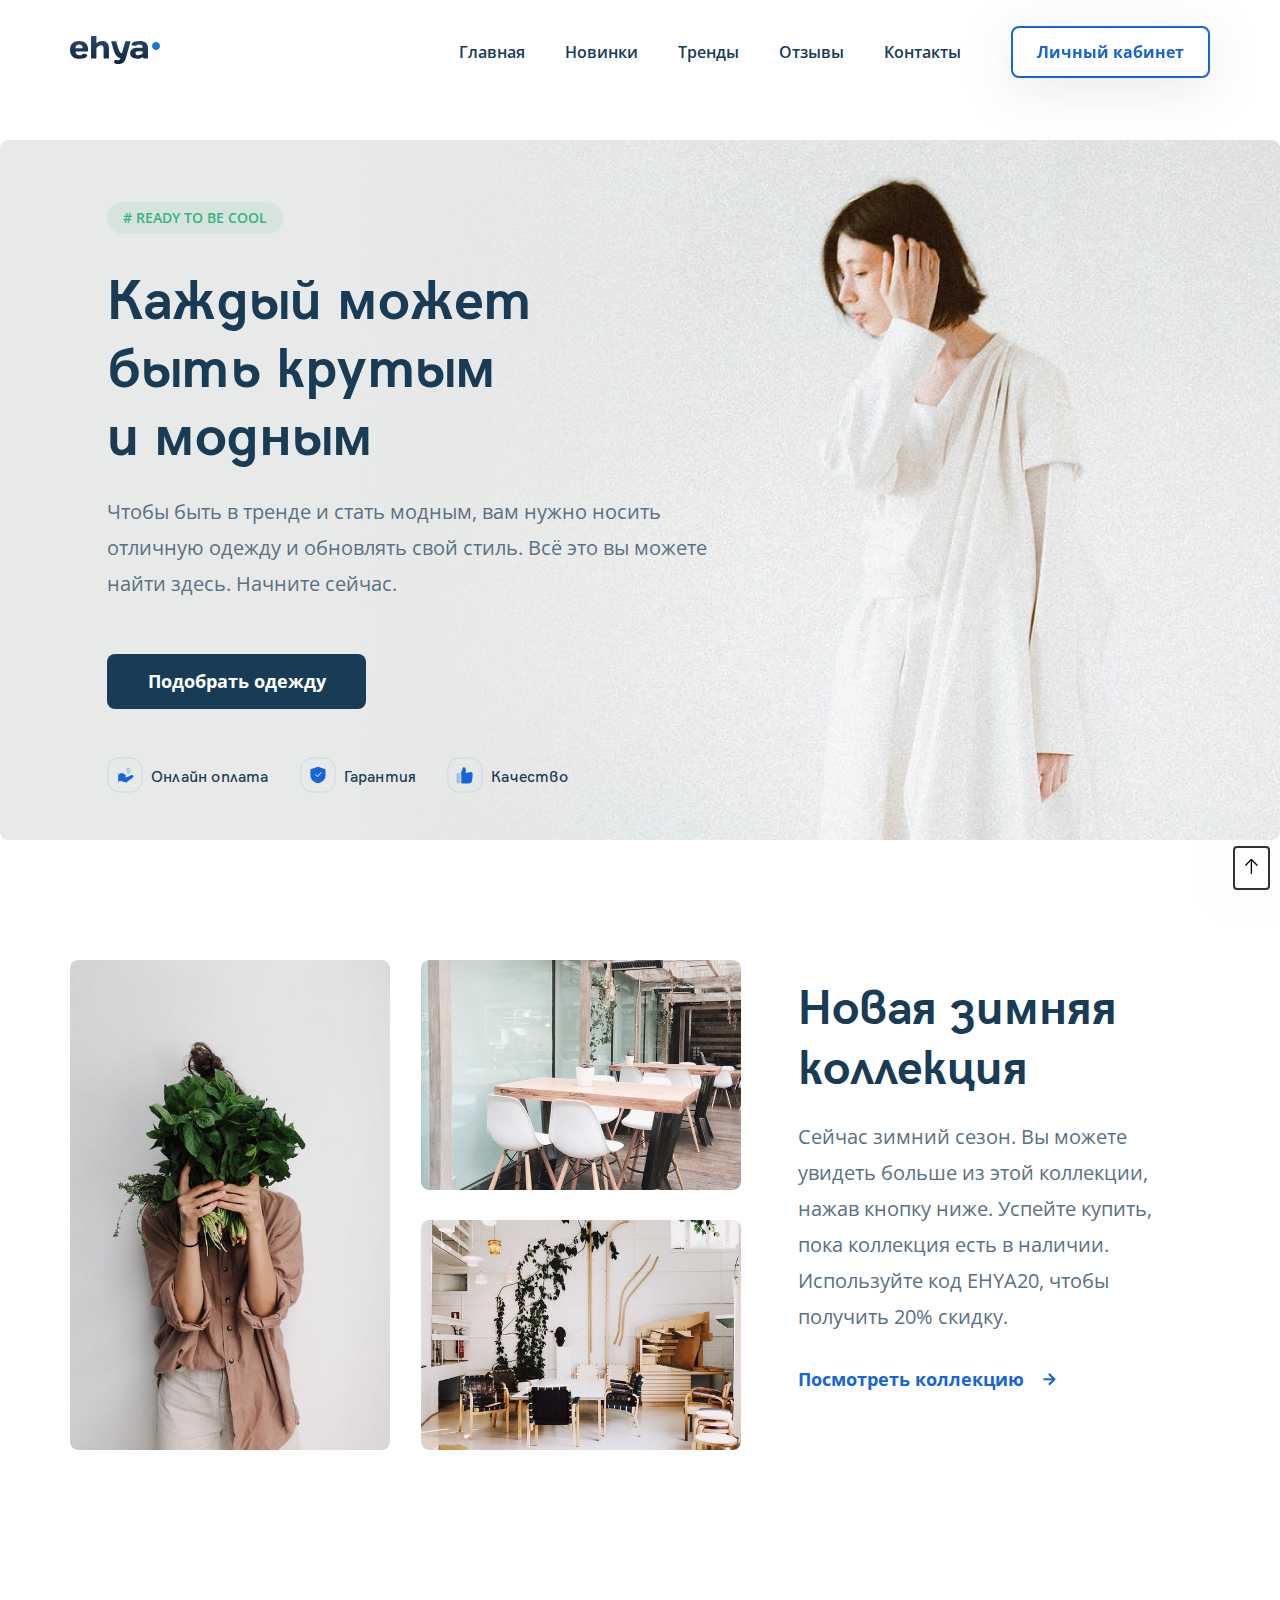
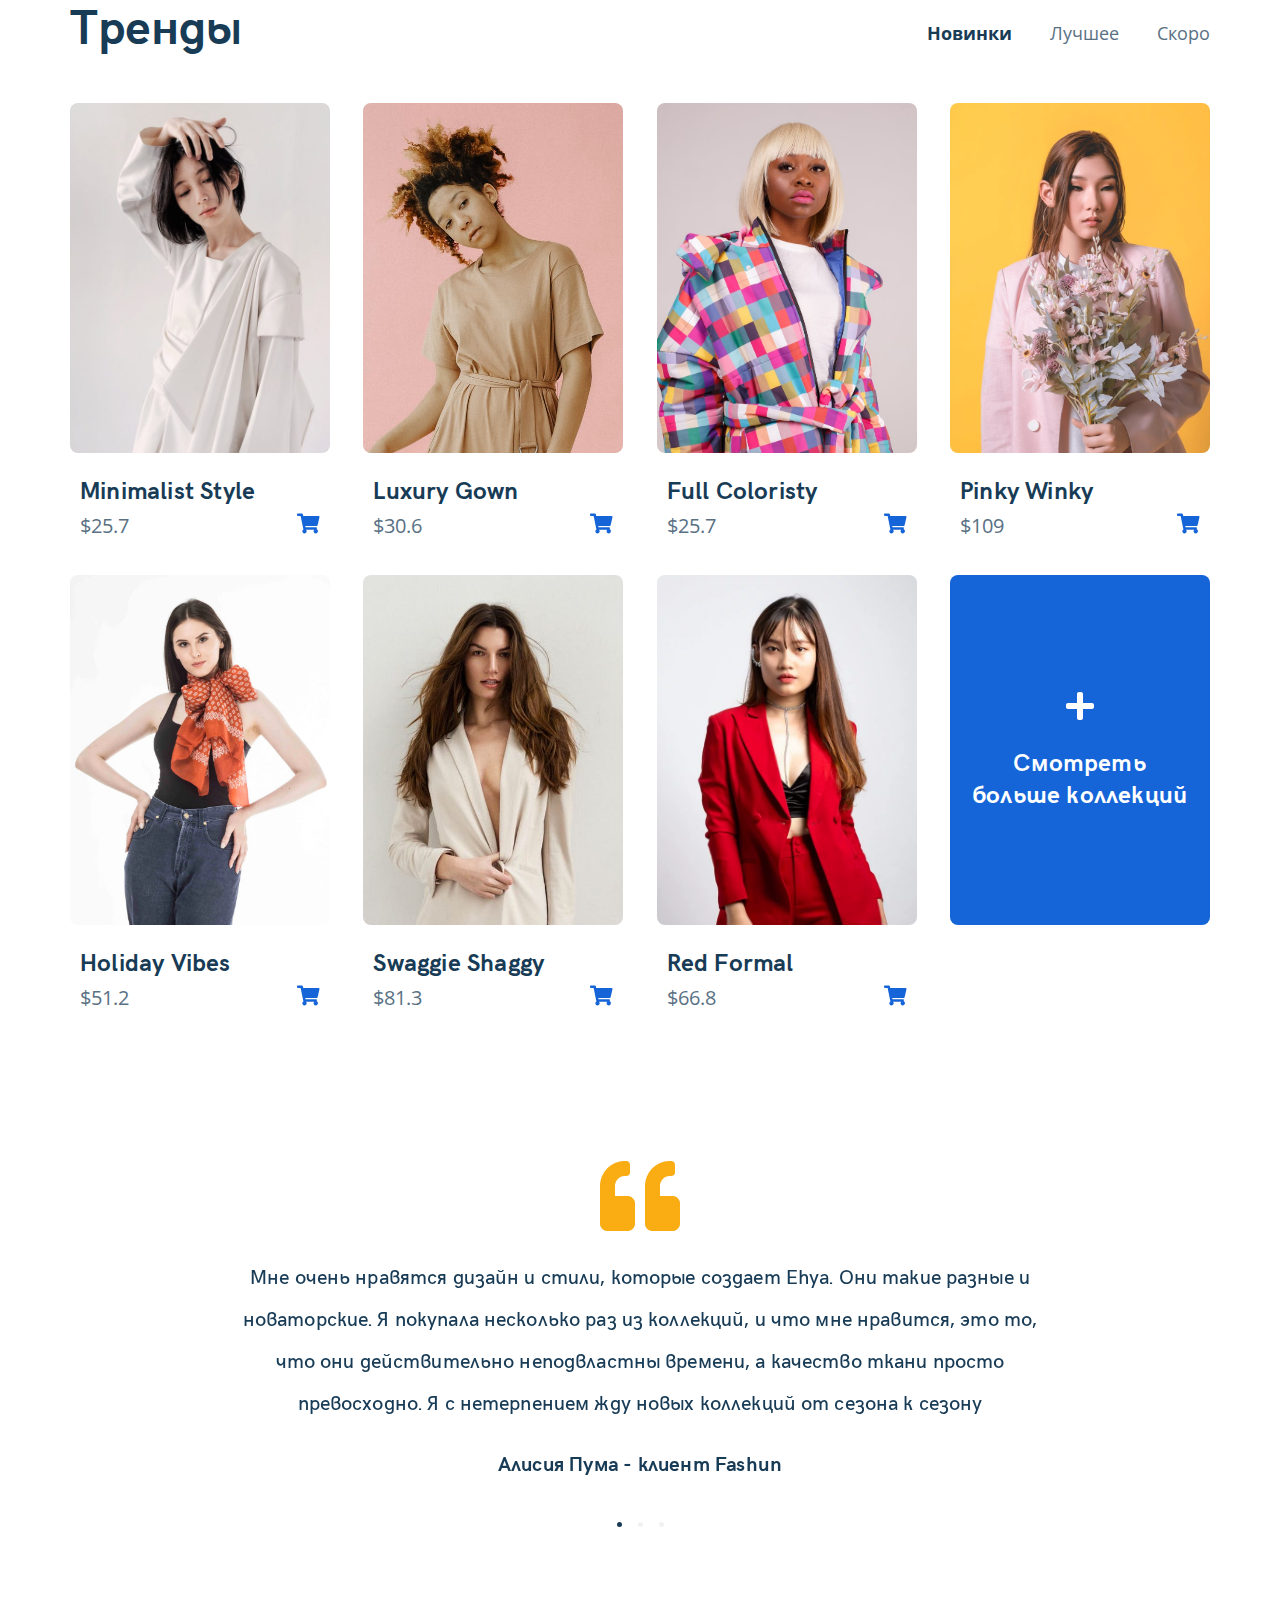
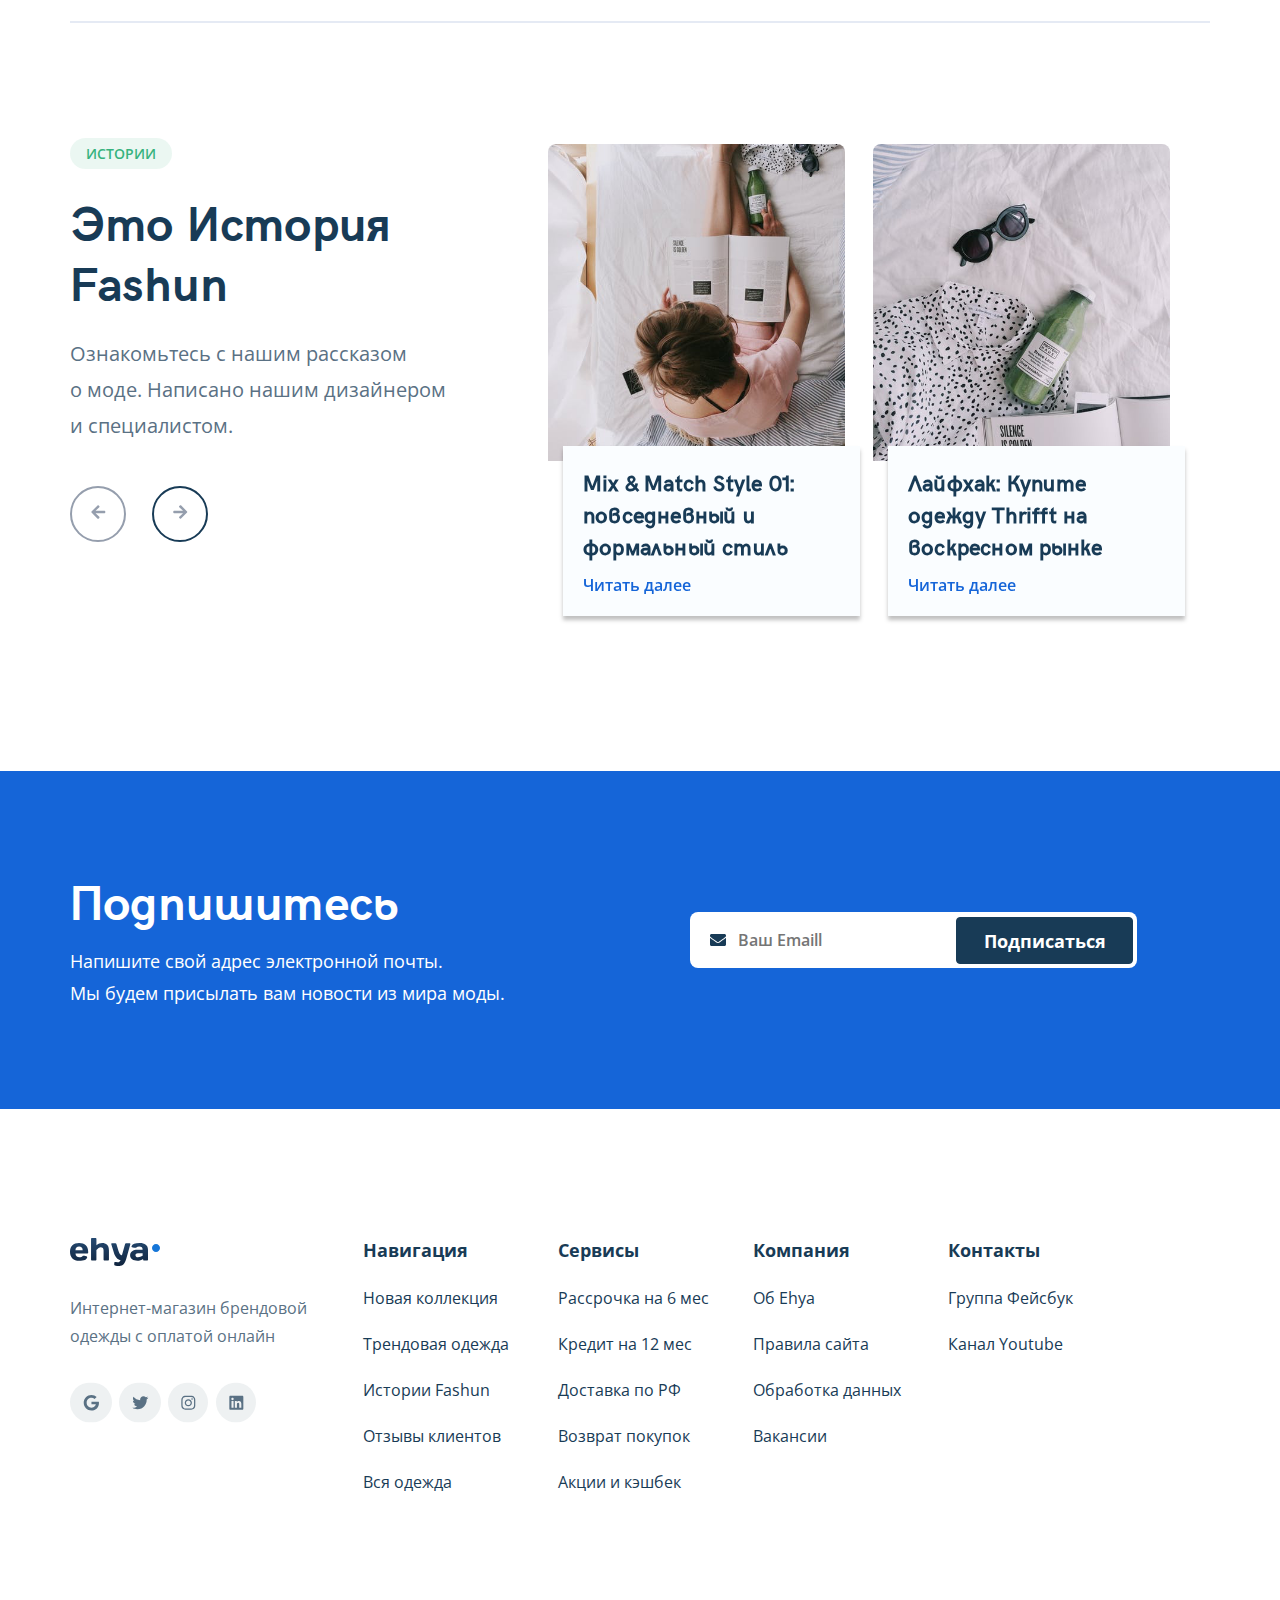
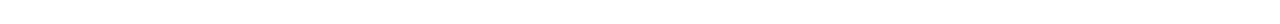
==== commit 90262a13: "fix" ====
--- a/login-success.html
+++ b/login-success.html
@@ -148,7 +148,7 @@
             Сейчас зимний сезон.
             Вы можете увидеть больше из этой коллекции, нажав кнопку ниже.
             Успейте купить, пока коллекция есть в наличии.
-            Используйте код EHYA20, чтобы получить 20% скидку.
+            Используйте код EHYA20, чтобы получить <br id="twentyper">20% скидку.
           </p>
           <div class="collection__link-wrapper">
             <a href="#" class="collection__link">Посмотреть коллекцию</a>
@@ -726,16 +726,16 @@
           <!-- Social Network block -->
           <div class="footer__social-network">
             <div class="footer__social-links">
-              <a href="https://www.google.com/" target="_blank" class="footer__link-image">
+              <a href="https://www.google.com/" rel="nofollow noopener" target="_blank" class="footer__link-image">
                 <img src="sass/blocks/footer/img/google.svg" alt="Icon of Google" class="img-svg footer__social-image"/>
               </a>
-              <a href="https://twitter.com/" target="_blank" class="footer__link-image">
+              <a href="https://twitter.com/" rel="nofollow noopener" target="_blank" class="footer__link-image">
                 <img src="sass/blocks/footer/img/twitter.svg" alt="Icon of Twitter" class="img-svg footer__social-image"/>
               </a>
-              <a href="https://www.instagram.com/" target="_blank" class="footer__link-image">
+              <a href="https://www.instagram.com/" rel="nofollow noopener" target="_blank" class="footer__link-image">
                 <img src="sass/blocks/footer/img/instagram.svg" alt="Icon of Instagram" class="img-svg footer__social-image"/>
               </a>
-              <a href="https://www.linkedin.com/" target="_blank" class="footer__link-image">
+              <a href="https://www.linkedin.com/" rel="nofollow noopener" target="_blank" class="footer__link-image">
                 <img src="sass/blocks/footer/img/linkedin.svg" alt="Icon of LinkedIn" class="img-svg footer__social-image"/>
               </a>
             </div>
--- a/css/style.css
+++ b/css/style.css
@@ -1 +1 @@
-*{box-sizing:border-box;font-feature-settings:"locl" 0}.container{max-width:1140px;margin:auto}img{max-width:100%}p{margin:0}h1,h2,h3{margin:0}.navbar-menu,.hero,.collection,.modal,.modal-login{font-family:Open Sans, sans-serif}.invalid{font-family:Open Sans, sans-serif;font-size:11px;font-weight:bold;color:#fff}.navbar-menu{background-color:#fff}.navbar-menu__wrapper{padding:26px 0;display:flex;align-items:center;justify-content:space-between}.navbar-menu__logo{margin-right:auto}.navbar-menu__list{margin:0;padding:0;display:flex;align-items:center;justify-content:space-between;list-style-type:none}.navbar-menu__item+.navbar-menu__item{margin-left:40px}.navbar-menu__close-dropdown{display:none}.navbar-menu__link{font-style:normal;font-weight:600;font-size:16px;line-height:22px;text-align:center;color:#183B56;text-decoration:none}.navbar-menu__button{margin-left:10px;padding:13px 24px;min-width:101px;min-height:48px;font-style:normal;font-weight:bold;font-size:16px;line-height:22px;border-radius:8px;cursor:pointer;border:2px solid #1565D8;color:#1565D8;background-color:#fff;filter:drop-shadow(0px 10px 25px rgba(21,37,72,0.1))}.navbar-menu__mobile-button{display:none}.hero{position:relative;margin:auto;margin-top:36px;padding:62px 0 46px 107px;max-width:1280px;min-height:700px;border-radius:8px;overflow:hidden;background-image:url("../sass/blocks/hero/img/hero.jpg");background-repeat:no-repeat;background-size:cover;background-position:center}.hero__image{display:none}.hero__wrapper{display:flex;flex-direction:column;align-items:flex-start}.hero__tag{padding:6px 16px;font-style:normal;font-weight:600;font-size:14px;line-height:20px;text-align:center;text-decoration:none;text-transform:uppercase;background:rgba(54,179,126,0.1);border-radius:2000px;color:#36B37E}.hero__title{max-width:460px;font-family:"HK Grotesk Bold", sans-serif;font-size:56px;line-height:68px;letter-spacing:0.2px;color:#183B56}.hero__tag+.hero__title{margin-top:28px}.hero__description{max-width:652px;text-align:left;font-style:normal;font-weight:normal;font-size:20px;line-height:36px;color:#5A7184}.hero__title+.hero__description{margin-top:28px}.hero__button{margin-top:52px;padding:15px 40px;min-width:259px;min-height:55px;font-style:normal;font-weight:bold;font-size:18px;line-height:25px;cursor:pointer;border:none;color:#fff;background-color:#183B56;border-radius:8px}.hero__list{margin:0;margin-top:48px;padding:0;display:flex;max-width:464px;align-items:center;flex-wrap:wrap;list-style-type:none}.hero__item{display:flex;cursor:pointer}.hero__item+.hero__item{margin-left:31px}.hero__icon-wrapper{width:36px;height:36px}.hero__link{margin-top:8px;font-family:"HK Grotesk Medium", sans-serif;font-size:16px;line-height:20px;letter-spacing:0.2px;color:#183B56;text-decoration:none}.hero__icon-wrapper+.hero__link{margin-left:8px}.list-item-hidden{display:none}.list-item-hidden__icon-wrapper{width:24px;height:24px}.list-item-hidden__link{margin-top:2px;margin-left:8px;font-family:"HK Grotesk Medium", sans-serif;font-size:16px;line-height:20px;letter-spacing:0.2px;color:#183B56;text-decoration:none}.collection{margin-top:120px}.collection__wrapper{display:flex;align-items:center;justify-content:space-between}.collection__woman{position:relative;margin-right:30px;width:320px;height:490px;border-radius:8px;overflow:hidden}.collection__images-wrapper{margin-right:57px;display:flex;flex-direction:column;align-items:center}.collection__kitchen{position:relative;width:320px;height:230px;border-radius:8px;overflow:hidden}.collection__room{position:relative;width:320px;height:230px;border-radius:8px;overflow:hidden}.collection__kitchen+.collection__room{margin-top:30px}.collection__image{position:absolute;top:0;bottom:0;left:0;right:0;width:100%;height:100%;border-radius:inherit;object-fit:cover}.collection__title{margin-top:10px;max-width:412px;font-family:"HK Grotesk Bold", sans-serif;font-size:48px;line-height:60px;letter-spacing:0.2px;color:#183B56}.collection__description{margin-top:24px;max-width:392px;font-style:normal;font-weight:normal;font-size:20px;line-height:36px;color:#5A7184}.collection__link-wrapper{margin-top:32px;margin-bottom:54px;display:flex;flex-direction:row;cursor:pointer}.collection__link{font-style:normal;font-weight:bold;font-size:18px;line-height:25px;text-decoration:none;color:#1565D8}.collection__icon-wrapper{margin:4.5px 0 4.5px 19px;width:13px;height:16px}.trends{margin-top:145px}.trends__menu{display:flex;align-items:center;justify-content:space-between}.trends__title{font-family:"HK Grotesk Bold", sans-serif;font-size:48px;line-height:60px;letter-spacing:0.2px;color:#183B56}.trends__tabs{margin:0;margin-top:17.5px;padding:0;display:flex;align-items:center;justify-content:space-between;list-style-type:none}.trends__tabs-item{font-family:Open Sans, sans-serif;font-style:normal;font-weight:normal;font-size:18px;line-height:25px;cursor:pointer;color:#5A7184}.trends__tabs-item--active{font-family:Open Sans, sans-serif;font-style:normal;font-weight:bold;font-size:18px;line-height:25px;text-decoration:none;cursor:pointer;color:#183B56}.trends__tabs-item+.trends__tabs-item{margin-left:38px}.trends__cards-wrapper{display:none}.trends__cards-wrapper--active{margin-top:17px;display:flex;flex-wrap:wrap;align-items:center;justify-content:space-between}.card{margin-top:31px;width:260px;height:441px;overflow:hidden;cursor:pointer}.card__image{width:100%;height:350px;border-radius:8px;overflow:hidden;background-repeat:no-repeat;background-size:cover;background-position:center}.card__title{margin-top:20px;margin-left:10px;font-family:"HK Grotesk Bold", sans-serif;font-size:24px;line-height:32px;letter-spacing:0.2px;color:#183B56}.card__price{margin-top:3px;display:flex;align-items:center;justify-content:space-between}.card__price-tag{margin-left:10px;font-family:Open Sans, sans-serif;font-style:normal;font-weight:normal;font-size:20px;line-height:36px;color:#5A7184}.card__shopping-cart{margin-right:10px}.image-1{background-size:cover}.image-2{background-size:auto 220%;background-position-x:45%;background-position-y:10%}.image-3{background-size:auto 160%;background-position-x:45%;background-position-y:20%}.image-4{background-size:auto 150%;background-position-x:45%;background-position-y:65%}.image-5{background-size:auto 130%;background-position-x:45%;background-position-y:25%}.image-6{background-size:auto 250%;background-position-x:45%;background-position-y:8%}.image-7{background-size:auto 200%;background-position-x:50%;background-position-y:1%}.see-more{position:relative;display:flex;align-items:center}.see-more__container{position:absolute;display:flex;padding-left:22px;padding-right:22px;align-items:center;height:350px;top:0;left:0;right:0;border-radius:8px;background-color:#1565D8}.see-more__link{align-self:center;text-decoration:none}.see-more__content-wrapper{display:flex;flex-direction:column;align-items:center}.see-more__text{margin-top:25px;font-family:"HK Grotesk Bold", sans-serif;font-size:24px;line-height:32px;text-align:center;letter-spacing:0.2px;color:#fff}.reviews{margin-top:145px}.reviews-slider__item{margin:auto;display:flex;max-width:800px;flex-direction:column;align-items:center}.reviews-slider__text-review{margin-top:24px;font-family:"HK Grotesk Medium", sans-serif;font-style:normal;font-weight:normal;font-size:20px;line-height:42px;text-align:center;letter-spacing:0.133333px;color:#183B56}.reviews-slider__reviewer{margin-top:28px;margin-bottom:48px;font-family:"HK Grotesk Bold", sans-serif;font-size:20px;line-height:24px;text-align:center;letter-spacing:0.2px;color:#183B56}.horizontal-divider{margin-top:80px;margin-right:auto;margin-left:auto;text-align:center;width:90%;height:1px;border:1px solid #E5EAF4}.swiper-pagination-bullets{position:relative;displey:block;margin:0}.swiper-pagination-bullet{margin:0 16px;width:5px;height:5px;border-radius:2.5px;background-color:#B3BAC5}.swiper-pagination-bullet-active{background-color:#183B56}.stories{padding-top:121px}.stories__wrapper{display:flex}.stories__text{position:relative;margin-right:96px}.stories__tag{position:relative;padding:6px 16px;font-family:Open Sans, sans-serif;font-style:normal;font-weight:600;font-size:14px;line-height:20px;text-align:center;text-decoration:none;text-transform:uppercase;background:rgba(54,179,126,0.1);border-radius:2000px;color:#36B37E}.stories__title{margin-top:28px;max-width:337px;font-family:"HK Grotesk Bold", sans-serif;font-size:48px;line-height:60px;letter-spacing:0.2px;color:#183B56}.stories__description{margin-top:24px;max-width:382px;text-align:left;font-family:Open Sans, sans-serif;font-style:normal;font-weight:normal;font-size:20px;line-height:36px;color:#5A7184}.stories__button{position:relative;margin-top:42px;width:56px;height:56px;cursor:pointer;border:2px solid #959EAD;border-radius:2000px;background-repeat:no-repeat;background-position:center;background-color:transparent}.stories__button--active{border:2px solid #183B56}.stories__button--prev{margin-right:22px}.stories-slider{max-width:662px}.stories-slider__item+.stories-slider__item{margin-left:108px}.story{display:flex;width:622px}.story__item{width:322px;cursor:pointer}.story__item+.story__item{margin-left:28px}.story__image{max-width:312px;height:317px;overflow:hidden;cursor:pointer;border-radius:8px 8px 0px 0px;background-repeat:no-repeat;background-size:cover;background-position:center}.story__text{max-width:312px;padding:20px;transform:translate(15px, -15px);background:#FAFDFF;box-shadow:0px 4px 4px rgba(0,0,0,0.25)}.story__title{margin-bottom:12px;max-width:260px;font-family:"HK Grotesk Medium", sans-serif;font-size:22px;line-height:32px;letter-spacing:0.2px;color:#183B56}.story__link{font-family:Open Sans, sans-serif;font-style:normal;font-weight:600;font-size:16px;line-height:22px;text-decoration:none;color:#1565D8}.newsletter{position:relative;margin-top:140px;padding:100px 0 100px 0;background-repeat:no-repeat;background-size:cover;background-position:center;background-color:#1565D8}.newsletter__wrapper{display:flex;margin:auto;align-items:center;justify-content:space-between}.newsletter__title{font-family:"HK Grotesk Bold", sans-serif;font-style:normal;font-weight:bold;font-size:48px;line-height:60px;letter-spacing:0.2px;color:#fff}.newsletter__strong{margin-top:14px;max-width:436px;font-family:Open Sans, sans-serif;font-style:normal;font-weight:normal;font-size:18px;line-height:32px;color:#fff}.subscribe{position:relative;display:flex;margin-right:73px;width:447px;height:56px}.subscribe #email-error{position:absolute;top:65px;left:0}.subscribe__input-wrapper{width:100%;height:100%}.subscribe__mail-image{position:absolute;top:22px;bottom:20px;left:20px}.subscribe__input{padding-left:48px;padding-right:210px;width:100%;height:100%;font-family:Open Sans, sans-serif;font-style:normal;font-weight:600;font-size:16px;line-height:22px;border:none;border-radius:8px;overflow:hidden;color:#959EAD;background-color:#fff}.subscribe__button{position:absolute;padding:11px 27px;max-width:177px;top:4.5px;bottom:4.5px;right:4.5px;font-family:Open Sans, sans-serif;font-style:normal;font-weight:bold;font-size:18px;line-height:25px;text-align:center;border:1px solid #183B56;border-radius:4px;outline:none;cursor:pointer;overflow:hidden;color:#fff;background-color:#183B56}.footer{padding-top:128.19px;padding-bottom:131.81px}.footer__wrapper{display:flex;align-items:flex-start;align:left}.footer__title{margin-bottom:7px;font-family:Open Sans, sans-serif;font-style:normal;font-weight:bold;font-size:18px;line-height:25px;color:#183B56}.footer__list{margin-right:30px}.footer__ul{padding:0;margin:0;width:165px;text-align:left;list-style:none}.footer__item{margin-top:24px;font-family:Open Sans, sans-serif;font-style:normal;font-weight:normal;font-size:16px;line-height:22px;color:#183B56}.footer__link{text-decoration:none;color:inherit}.footer__summary-wrapper{margin-right:30px;max-width:263px}.footer__logo{display:flex;align-items:flex-end}.footer__info{margin-top:28.08px;width:100%;font-family:Open Sans, sans-serif;font-style:normal;font-weight:normal;font-size:16px;line-height:28px;color:#5A7184;text-align:left}.footer__social-network{display:flex;max-width:263px;align-self:center}.footer__social-links{display:flex;max-width:187px;align-items:center}.footer__link-image{margin-top:32.05px;width:42px;height:40px}.footer__link-image+.footer__link-image{margin-left:7px}.up{position:fixed;bottom:10px;right:10px;padding:10px;box-shadow:0 1px 120px rgba(161,161,161,0.08);border-radius:4px;border:2px solid #333;z-index:2000;background-color:#ffffff}.modal__overlay{position:fixed;top:0;bottom:0;left:0;right:0;background-color:rgba(0,143,223,0.39);z-index:100;visibility:hidden;opacity:0}.modal__overlay--visible{visibility:visible;opacity:1;transition:opacity 0.1s}.modal__dialog{position:fixed;padding-top:33px;padding-left:88px;padding-right:88px;top:50%;left:50%;transform:translate(-50%, -50%);width:478px;max-width:100%;max-height:90%;border-radius:8px;overflow-y:auto;z-index:101;background-color:#183B56;color:#fff;visibility:hidden;opacity:0}.modal__dialog--visible{visibility:visible;opacity:1;transition:opacity 0.1s}.modal__close{position:absolute;top:17px;right:18px;text-decoration:none;cursor:pointer}.modal__title{margin:0;font-weight:bold;font-size:18px;line-height:23px;text-transform:uppercase;text-align:center;color:inherit}.modal__form{display:flex;align-items:center;justify-content:space-between;flex-wrap:wrap}.modal__input{margin-top:15px;margin-bottom:5px;padding:18px 23px;flex-basis:100%;height:50px;font-size:12px;line-height:15px;border:none;border-radius:4px;color:#5A7184;background-color:#fff}.modal__message{margin-top:15px;margin-bottom:15px;padding:18px 23px;flex-basis:100%;height:123px;font-size:12px;line-height:15px;border:none;border-radius:4px;resize:none;color:#5A7184;background-color:#fff}.modal__button{margin-bottom:33px;padding:18px;min-width:160px;min-height:50px;font-weight:bold;font-size:12px;line-height:15px;border:2px solid #1565D8;border-radius:4px;cursor:pointer;color:#fff;background-color:#1565D8}.modal__info{margin-bottom:33px;font-weight:bold;font-size:12px;line-height:15px;color:#fff}.modal-login__overlay{position:fixed;top:0;bottom:0;left:0;right:0;background-color:rgba(0,143,223,0.39);z-index:100;visibility:hidden;opacity:0}.modal-login__overlay--visible{visibility:visible;opacity:1;transition:opacity 0.1s}.modal-login__dialog{position:fixed;padding-top:33px;padding-left:88px;padding-right:88px;top:50%;left:50%;transform:translate(-50%, -50%);width:478px;max-width:100%;max-height:90%;border-radius:8px;overflow-y:auto;z-index:101;background-color:#183B56;color:#fff;visibility:hidden;opacity:0}.modal-login__dialog--visible{visibility:visible;opacity:1;transition:opacity 0.1s}.modal-login__close{position:absolute;top:17px;right:18px;text-decoration:none;cursor:pointer}.modal-login__title{margin:0;font-weight:bold;font-size:18px;line-height:23px;text-transform:uppercase;text-align:center;color:inherit}.modal-login__form{display:flex;align-items:center;justify-content:space-between;flex-wrap:wrap}.modal-login__input{margin-top:15px;margin-bottom:5px;padding:18px 23px;flex-basis:100%;height:50px;font-size:12px;line-height:15px;border:none;border-radius:4px;color:#5A7184;background-color:#fff}.modal-login__button{margin-top:15px;margin-bottom:33px;padding:18px;min-width:160px;min-height:50px;font-weight:bold;font-size:12px;line-height:15px;border:2px solid #1565D8;border-radius:4px;cursor:pointer;color:#fff;background-color:#1565D8}.modal-login__info{margin-top:15px;margin-bottom:33px;font-weight:bold;font-size:12px;line-height:15px;color:#fff}@media (max-width: 1200px){.container{max-width:980px}.collection__wrapper{align-items:flex-start}.collection__title{margin-top:0}.trends{margin-top:80px}.trends__cards-wrapper--active{margin:auto;margin-top:8.5px;width:980px}.see-more__link{margin:auto}.card{flex-basis:30%}.see-more{flex-grow:1;margin-left:50px;margin-right:342px}.reviews{margin-top:80px}.subscribe{margin-left:auto;margin-right:0}.horizontal-divider{width:90%}}@media (min-width: 992px){a:hover,a:focus{color:#1565D8}.button:hover,.button:focus{color:#fff;background-color:#333}.navbar-menu__button:hover{border:2px solid #333}.stories__button:hover{background-color:#fff}.collection__link:hover{color:#333}.see-more__container:hover{background-color:#183B56}.trends__tabs-item:hover{color:#183B56}.modal__button:hover{border:2px solid #333}}@media (max-width: 996px){.container{width:768px;max-width:90%}.navbar-menu__logo{margin-right:auto}.navbar-menu__mobile-button{display:none}.navbar-menu__button{margin-left:10px}.hero{margin-top:30px;padding:36px 0 36px 110px;max-width:100%;min-height:624px;background-position:63.3% 47.53%;background-size:auto auto}.hero__title{max-width:365px;font-size:48px;line-height:60px}.hero__description{max-width:400px;font-size:18px;line-height:32px}.hero__list{max-width:444px}.hero__item+.hero__item{margin-left:21px}.collection{margin-top:80px}.collection__wrapper{flex-wrap:wrap}.collection__woman{width:350px;height:490px}.collection__images-wrapper{margin-right:0}.collection__kitchen{width:380px}.collection__room{width:380px}.collection__text{flex-basis:100%}.collection__title{margin-top:40px;max-width:100%}.collection__description{max-width:95%}.collection__link-wrapper{margin-top:24px;margin-bottom:0}.trends{margin-top:80px}.trends__menu{flex-direction:row}.trends__tabs{margin-top:27.5px}.trends__cards-wrapper--active{margin:auto;margin-top:8.5px;width:100%;flex-basis:29%}.see-more__link{margin:auto}.card{width:230px;margin-top:48px;flex-basis:30%}.see-more{flex-grow:1;margin-left:38px;margin-right:269px}.reviews{margin-top:80px}.reviews-slider__item{max-width:630px}.reviews-slider__text-review{margin-top:28px}.reviews-slider__reviewer{margin-top:24px;margin-bottom:28px}.horizontal-divider{width:90%}.stories{padding-top:80px;padding-right:23px;padding-left:23px;margin-right:0;margin:auto}.stories__wrapper{flex-direction:column;align-items:center}.stories__text{margin:auto;text-align:center}.stories__title{margin-top:24px;max-width:567px}.stories__description{margin-top:16px;max-width:568px;text-align:center}.stories__button{margin-top:36px}.stories-slider{margin-top:36px;max-width:100%}.story{width:100%}.story__item{width:50%}.story__item+.story__item{margin-left:18px}.story__image{width:100%;max-width:100%}.story__text{max-width:95%;transform:translate(10px, -15px)}.newsletter{margin-top:80px;padding:72px 0 80px 0}.newsletter__wrapper{flex-direction:column}.newsletter__text-wrapper{text-align:center}.subscribe{margin-top:56px;margin-right:0;margin-left:0}.footer{padding-top:64px;padding-bottom:130px}.footer__wrapper{display:grid;grid-template-columns:253px 30px 1fr 30px 1fr;grid-gap:0;grid-row-gap:48px;grid-auto-rows:minmax(60px, max-content);align-items:start}.footer__list{margin-right:0}.footer__info{width:253px}.footer__summary-wrapper{grid-column:1 / 2}.footer__navigation{grid-column:3 / 4}.footer__services{grid-column:5 / 6}.footer__company{grid-row:2 / 3;grid-column:3 / 4}.footer__contacts{grid-row:2 / 3;grid-column:5 / 6}.modal__dialog{padding-left:58px;padding-right:58px}}@media (max-width: 855px){body{padding-top:67.2px}.container{width:768px;max-width:90%}.navbar-menu--mobile-fixed{position:fixed;left:0;right:0;top:0;z-index:100}.navbar-menu__list{position:fixed;display:none;flex-direction:column;padding:36px 24px;left:8px;right:8px;bottom:0;max-width:100%;height:324px;max-height:100%;top:10px;z-index:5000;background-color:#fff}.navbar-menu__item+.navbar-menu__item{margin-left:0;margin-bottom:20px}.navbar-menu__button{margin-left:0;padding:9px 101px;min-width:256px;min-height:40px;border:2px solid #1565D8;border-radius:8px}.navbar-menu__close-dropdown{position:absolute;display:block;top:12px;right:16px;text-decoration:none;cursor:pointer}.navbar-menu__list--mobile-visible{display:flex;overflow-y:auto}.navbar-menu__logo{margin-right:auto}.navbar-menu__mobile-button{display:flex;padding:0;width:22px;height:13.3px;flex-direction:column;align-items:center;justify-content:space-between;border:none;cursor:pointer;background-color:#fff}.navbar-menu__mobile-button-line{width:22px;height:2.2px;background-color:#3A4C66}.hero{margin-top:36px;padding:36px 0 36px 28px;max-width:100%;min-height:624px;background-position:63.3% 47.53%;background-size:auto auto}.hero__title{max-width:365px;font-size:48px;line-height:60px}.hero__description{max-width:400px;font-size:18px;line-height:32px}.hero__list{max-width:444px}.hero__item+.hero__item{margin-left:21px}.collection{margin-top:80px}.collection__wrapper{flex-wrap:wrap}.collection__woman{width:320px;height:490px}.collection__images-wrapper{margin-right:0}.collection__kitchen{width:380px}.collection__room{width:380px}.collection__text{flex-basis:100%}.collection__title{margin-top:40px;max-width:100%}.collection__description{max-width:95%}.collection__link-wrapper{margin-top:24px;margin-bottom:0}.trends{margin-top:80px}.trends__menu{flex-direction:row}.trends__tabs{margin-top:27.5px}.trends__cards-wrapper--active{margin:auto;margin-top:8.5px;width:100%;flex-basis:29%}.see-more__link{margin:auto}.card{width:230px;margin-top:48px;flex-basis:30%}.see-more{flex-grow:1;margin-left:38px;margin-right:258px}}@media (max-width: 825px){#story-br{display:none}.container{max-width:682px}.navbar-menu__wrapper{padding:18px 0}.navbar-menu__list--mobile-hidden{display:none}.navbar-menu__logo{margin-right:auto;margin-left:20px}.navbar-menu__mobile-button{display:flex;margin-right:20px;padding:0;width:22px;height:13.3px;flex-direction:column;align-items:center;justify-content:space-between;border:none;cursor:pointer;background-color:#fff}.navbar-menu__mobile-button-line{width:22px;height:2.2px;background-color:#3A4C66}.hero{margin-top:30px;padding:36px 0 36px 28px;max-width:728px;min-height:624px;background-position:63.3% 47.53%;background-size:auto auto}.hero__title{max-width:365px;font-size:48px;line-height:60px}.hero__description{max-width:400px;font-size:18px;line-height:32px}.hero__tag+.hero__title{margin-top:24px}.hero__title+.hero__description{margin-top:20px}.hero__button{margin-top:36.5px}.hero__list{max-width:444px}.hero__item+.hero__item{margin-left:21px}.collection{margin-top:80px}.collection__wrapper{flex-wrap:wrap}.collection__woman{width:322px;height:490px}.collection__images-wrapper{margin-right:0}.collection__kitchen{width:320px}.collection__room{width:320px}.collection__text{flex-basis:100%}.collection__title{margin-top:40px;max-width:100%}.collection__description{max-width:95%}.collection__link-wrapper{margin-top:24px;margin-bottom:0}.trends{margin-top:80px}.trends__menu{flex-direction:column}.trends__tabs{margin-top:27.5px}.trends__cards-wrapper--active{margin:auto;margin-top:8.5px;width:608px}.see-more__link{margin:auto}.card{width:280px;margin-top:48px;flex-basis:initial}.see-more{flex-grow:initial;margin-left:0;margin-right:0}.reviews{margin-top:80px}.reviews-slider__item{max-width:630px}.reviews-slider__text-review{margin-top:28px}.reviews-slider__reviewer{margin-top:24px;margin-bottom:28px}.horizontal-divider{width:90%}.stories{padding-top:80px;padding-right:23px;padding-left:23px;margin-right:0;margin:auto}.stories__wrapper{flex-direction:column;align-items:center}.stories__text{margin:auto;text-align:center}.stories__title{margin-top:24px;max-width:567px}.stories__description{margin-top:16px;max-width:568px;text-align:center}.stories__button{margin-top:36px}.stories-slider{margin-top:36px;max-width:682px}.story{width:682px}.story__item{width:332px}.story__item+.story__item{margin-left:28px}.story__image{width:95%;max-width:95%}.story__text{max-width:95%;transform:translate(10px, -15px)}.newsletter{margin-top:80px;padding:72px 0 80px 0}.newsletter__wrapper{flex-direction:column}.newsletter__text-wrapper{text-align:center}.subscribe{margin-top:56px;margin-right:0;margin-left:0}.footer{padding-top:64px;padding-bottom:130px}.footer__wrapper{display:grid;grid-template-columns:253px 30px 1fr 30px 1fr;grid-gap:0;grid-row-gap:48px;grid-auto-rows:minmax(60px, max-content);align-items:start}.footer__list{margin-right:0}.footer__info{width:253px}.footer__summary-wrapper{grid-column:1 / 2}.footer__navigation{grid-column:3 / 4}.footer__services{grid-column:5 / 6}.footer__company{grid-row:2 / 3;grid-column:3 / 4}.footer__contacts{grid-row:2 / 3;grid-column:5 / 6}}@media (max-width: 732px){.container{width:576px;max-width:90%}.navbar-menu__wrapper{padding:18px 0}.navbar-menu__list--mobile-hidden{display:none}.navbar-menu__logo{margin-right:auto}.navbar-menu__mobile-button{display:flex;padding:0;width:22px;height:13.3px;flex-direction:column;align-items:center;justify-content:space-between;border:none;cursor:pointer;background-color:#fff}.navbar-menu__mobile-button-line{width:22px;height:2.2px;background-color:#3A4C66}.hero{margin-top:30px;padding:36px 0 36px 28px;width:100%;min-height:624px;background-position:63.3% 47.53%;background-size:auto auto}.hero__title{max-width:365px;font-size:38px;line-height:60px}.hero__description{max-width:400px;font-size:18px;line-height:32px}.hero__list{max-width:444px}.hero__item+.hero__item{margin-left:21px}.collection{margin-top:80px}.collection__wrapper{flex-wrap:wrap}.collection__woman{width:100%;height:400px;margin-right:0}.collection__images-wrapper{margin-right:0;margin-top:14px;flex-direction:row;width:100%}.collection__kitchen{width:280px;flex-basis:49%}.collection__room{width:280px;flex-basis:49%}.collection__kitchen+.collection__room{margin-top:0;margin-left:14px}.collection__text{flex-basis:100%}.collection__title{font-size:38px;margin-top:40px}.collection__description{max-width:95%}.collection__link-wrapper{margin-top:24px;margin-bottom:0}.trends{margin-top:80px}.trends__menu{flex-direction:column}.trends__title{font-size:38px}.trends__tabs{margin-top:27.5px}.trends__cards-wrapper--active{margin:auto;margin-top:8.5px;width:100%}.see-more__link{margin:auto}.card{width:230px;margin-top:48px;flex-basis:49%}.see-more{flex-grow:initial;margin-left:0;margin-right:0}.reviews{margin-top:80px}.reviews-slider__item{max-width:90%}.reviews-slider__text-review{margin-top:28px}.reviews-slider__reviewer{margin-top:24px;margin-bottom:28px}.horizontal-divider{width:90%}.stories{padding-top:80px;padding-right:23px;padding-left:23px;margin-right:0;margin:auto}.stories__wrapper{flex-direction:column;align-items:center}.stories__text{margin:auto;text-align:center}.stories__title{font-size:38px;margin-top:24px}.stories__description{margin-top:16px;text-align:center}.stories__button{margin-top:36px}.stories-slider{margin-top:36px;max-width:280px}.story{flex-wrap:initial;width:280px}.story__item{width:280px}.story__item+.story__item{margin-left:0;margin-top:0}.story__image{width:280px}.story__text{max-width:280px;transform:translate(5px, -15px)}.story__title{font-size:20px;line-height:24px}.newsletter{margin-top:80px;padding:72px 0 80px 0}.newsletter__title{font-size:38px}.newsletter__wrapper{flex-direction:column}.newsletter__text-wrapper{text-align:center}.subscribe{margin-top:56px;margin-right:0;margin-left:0}.footer{padding-top:48px;padding-bottom:73px}.footer__wrapper{grid-template-columns:1fr;grid-row-gap:30px}.footer__title{margin-bottom:0;font-size:16px;line-height:22px}.footer__list{margin-right:0}.footer__item{margin-top:15px;font-size:14px;line-height:20px}.footer__summary-wrapper{display:flex;flex-direction:column;max-width:100%;align-items:center;margin-top:35px;margin-right:0;margin-auto:0}.footer__info{margin-top:14px;width:230px;font-size:14px;line-height:24px;text-align:center}.footer__navigation{grid-row:1;grid-column:1}.footer__services{grid-row:2;grid-column:1}.footer__company{grid-row:3;grid-column:1}.footer__contacts{grid-row:4;grid-column:1}.modal__dialog,.modal-login__dialog{padding-left:58px;padding-right:58px}.modal__button,.modal-login__button{margin-top:15px;width:100%;order:100}.modal__info,.modal-login__info{margin-bottom:0}}@media (min-width: 320px) and (max-width: 480px){#newsletter-br{display:none}.container{max-width:290px;width:90%}.navbar-menu__wrapper{padding:18px 0}.navbar-menu__logo{margin-right:auto}.navbar-menu__list{position:fixed;display:none;flex-direction:column;align-items:flex-start;padding:36px 24px;left:8px;right:8px;bottom:0;max-width:100%;height:324px;max-height:100%;top:10px;z-index:5000;background-color:#fff}.navbar-menu__item+.navbar-menu__item{margin-left:0;margin-bottom:20px}.navbar-menu__button{margin-left:0;padding:9px 101px;min-width:256px;min-height:40px;border:2px solid #1565D8;border-radius:8px}.navbar-menu__close-dropdown{position:absolute;display:block;top:12px;right:16px;text-decoration:none;cursor:pointer;z-index:6000}.navbar-menu__list--mobile-visible{display:flex;overflow-y:auto}.hero{margin-top:24px;padding:381px 23px 36px 23px;max-width:320px;min-height:899px;background-image:url("../sass/blocks/hero/img/hero-mobile.png");background-size:cover}.hero__wrapper{align-items:center;text-align:center}.hero__title{max-width:244px;font-size:32px;line-height:40px}.hero__description{max-width:280px;font-size:16px;line-height:28px}.hero__tag+.hero__title{margin-top:20px}.hero__title+.hero__description{margin-top:20px;text-align:center}.hero__button{margin-top:24px;padding:13px 49px;width:257px;min-height:48px;font-size:16px;line-height:22px}.hero__list{margin-top:22px;max-width:274px}.hero__item--visible{display:none}.hero__link{margin-top:2px;font-size:16px;line-height:20px}.hero__item+.hero__item{margin-left:16px}.hero__icon-wrapper{width:24px;height:24px}.list-item-hidden{margin-top:16px;display:flex;cursor:pointer}.collection{margin-top:64px}.collection__woman{margin-right:0;width:290px;height:300px}.collection__images-wrapper{flex-direction:row;margin-top:14px}.collection__kitchen{flex-basis:49%;width:137px;height:97px}.collection__room{flex-basis:49%;width:137px;height:97px}.collection__kitchen+.collection__room{margin-top:0;margin-left:14px}.collection__text{text-align:center}.collection__title{margin-top:36px;max-width:100%;font-size:28px;line-height:36px}.collection__description{margin-top:20px;max-width:280px;font-size:16px;line-height:28px}.collection__link-wrapper{display:none}.trends{margin-top:104px}.trends__menu{flex-direction:column}.trends__title{font-size:28px;line-height:36px}.trends__tabs{margin-top:24px}.trends__tabs-item{font-size:16px;line-height:22px}.trends__cards-wrapper--active{margin:auto;margin-top:16px;width:290px}.card{width:140px;margin-top:20px;height:234px;flex-basis:initial}.card__image{height:170px}.card__title{margin-top:13px;margin-left:0;font-size:16px;line-height:20px}.card__price{flex-wrap:wrap;align-items:center;justify-content:start}.card__price-tag{margin-left:0;margin-right:9px;font-size:14px;line-height:24px}.card__shopping-cart{width:14px;height:32px;margin-right:9px;transform:translateY(8.5px)}.image-1{background-size:cover}.image-2{background-size:cover;background-position-x:45%;background-position-y:10%}.image-3{background-size:cover;background-position-x:45%;background-position-y:20%}.image-4{background-size:cover;background-position-x:45%;background-position-y:65%}.image-5{background-size:cover;background-position-x:45%;background-position-y:25%}.image-6{background-size:cover;background-position-x:45%;background-position-y:8%}.image-7{background-size:cover;background-position-x:50%;background-position-y:1%}.see-more__container{padding-left:0;padding-right:0;height:170px}.see-more__link{margin:0;align-self:start}.see-more__content-wrapper{margin-top:40px}.see-more__icon{width:25px;height:32px}.see-more__text{margin-top:15px;font-size:17px;line-height:22px}.reviews{margin-top:48px}.reviews-slider__item{max-width:280px}.reviews-slider__text-review{margin-top:13px;font-size:18px;line-height:36px}.reviews-slider__reviewer{margin-top:24px;margin-bottom:24px;max-width:145px}.horizontal-divider{margin-top:64px;width:90%}.stories{padding-top:48px;padding-right:0;padding-left:0;margin:auto}.stories__wrapper{flex-direction:column;align-items:center}.stories__text{margin:auto}.stories__title{max-width:278px;font-size:28px;line-height:36px}.stories__description{max-width:280px;font-size:16px;line-height:28px}.stories-slider{margin-top:36px;max-width:280px}.story{flex-wrap:wrap;width:280px}.story__item{width:280px}.story__item+.story__item{margin-left:0;margin-top:24px}.story__image{width:270px}.story__text{max-width:270px;transform:translate(5px, -15px)}.story__title{font-size:20px;line-height:24px}#this-hidden{display:none}.newsletter{margin-top:64px;padding:64px 20px 64px 20px}.newsletter__wrapper{flex-direction:column}.newsletter__text-wrapper{text-align:center}.newsletter__title{font-size:28px;line-height:36px}.newsletter__strong{margin-top:24px;width:280px;font-size:16px;line-height:28px}.subscribe{margin-top:36px;margin-right:0;flex-direction:column;width:280px;height:106px}.subscribe #email-error{position:relative}.subscribe__input-wrapper{width:100%;height:48px;margin-bottom:10px}.subscribe__mail-image{top:18px}.subscribe__input{padding-right:30px}.subscribe__button{position:relative;display:block;padding:12px 24px;top:0;left:0;bottom:0;right:0;max-width:280px;width:100%;height:48px;border-radius:8px}.footer{padding-top:48px;padding-bottom:73px}.footer__wrapper{grid-template-columns:1fr;grid-row-gap:30px}.footer__title{margin-bottom:0;font-size:16px;line-height:22px}.footer__list{margin-right:0}.footer__item{margin-top:15px;font-size:14px;line-height:20px}.footer__summary-wrapper{display:flex;flex-direction:column;max-width:100%;align-items:center;margin-top:35px;margin-right:0;margin-auto:0}.footer__info{margin-top:14px;width:230px;font-size:14px;line-height:24px;text-align:center}.footer__navigation{grid-row:1;grid-column:1}.footer__services{grid-row:2;grid-column:1}.footer__company{grid-row:3;grid-column:1}.footer__contacts{grid-row:4;grid-column:1}}
+*{box-sizing:border-box;font-feature-settings:"locl" 0}.container{max-width:1140px;margin:auto}img{max-width:100%}p{margin:0}h1,h2,h3{margin:0}.navbar-menu,.hero,.collection,.modal,.modal-login{font-family:Open Sans, sans-serif}.invalid{font-family:Open Sans, sans-serif;font-size:11px;font-weight:bold;color:#fff}.navbar-menu{background-color:#fff}.navbar-menu__wrapper{padding:26px 0;display:flex;align-items:center;justify-content:space-between}.navbar-menu__logo{margin-right:auto}.navbar-menu__list{margin:0;padding:0;display:flex;align-items:center;justify-content:space-between;list-style-type:none}.navbar-menu__item+.navbar-menu__item{margin-left:40px}.navbar-menu__close-dropdown{display:none}.navbar-menu__link{font-style:normal;font-weight:600;font-size:16px;line-height:22px;text-align:center;color:#183B56;text-decoration:none}.navbar-menu__button{margin-left:10px;padding:13px 24px;min-width:101px;min-height:48px;font-style:normal;font-weight:bold;font-size:16px;line-height:22px;border-radius:8px;cursor:pointer;border:2px solid #1565D8;color:#1565D8;background-color:#fff;filter:drop-shadow(0px 10px 25px rgba(21,37,72,0.1))}.navbar-menu__mobile-button{display:none}.hero{position:relative;margin:auto;margin-top:36px;padding:62px 0 46px 107px;max-width:1280px;min-height:700px;border-radius:8px;overflow:hidden;background-image:url("../sass/blocks/hero/img/hero.jpg");background-repeat:no-repeat;background-size:cover;background-position:center}.hero__image{display:none}.hero__wrapper{display:flex;flex-direction:column;align-items:flex-start}.hero__tag{padding:6px 16px;font-style:normal;font-weight:600;font-size:14px;line-height:20px;text-align:center;text-decoration:none;text-transform:uppercase;background:rgba(54,179,126,0.1);border-radius:2000px;color:#36B37E}.hero__title{max-width:460px;font-family:"HK Grotesk Bold", sans-serif;font-size:56px;line-height:68px;letter-spacing:0.2px;color:#183B56}.hero__tag+.hero__title{margin-top:28px}.hero__description{max-width:652px;text-align:left;font-style:normal;font-weight:normal;font-size:20px;line-height:36px;color:#5A7184}.hero__title+.hero__description{margin-top:28px}.hero__button{margin-top:52px;padding:15px 40px;min-width:259px;min-height:55px;font-style:normal;font-weight:bold;font-size:18px;line-height:25px;cursor:pointer;border:none;color:#fff;background-color:#183B56;border-radius:8px}.hero__list{margin:0;margin-top:48px;padding:0;display:flex;max-width:464px;align-items:center;flex-wrap:wrap;list-style-type:none}.hero__item{display:flex;cursor:pointer}.hero__item+.hero__item{margin-left:31px}.hero__icon-wrapper{width:36px;height:36px}.hero__link{margin-top:8px;font-family:"HK Grotesk Medium", sans-serif;font-size:16px;line-height:20px;letter-spacing:0.2px;color:#183B56;text-decoration:none}.hero__icon-wrapper+.hero__link{margin-left:8px}.list-item-hidden{display:none}.list-item-hidden__icon-wrapper{width:24px;height:24px}.list-item-hidden__link{margin-top:2px;margin-left:8px;font-family:"HK Grotesk Medium", sans-serif;font-size:16px;line-height:20px;letter-spacing:0.2px;color:#183B56;text-decoration:none}.collection{margin-top:120px}.collection__wrapper{display:flex;align-items:center;justify-content:space-between}.collection__woman{position:relative;margin-right:30px;width:320px;height:490px;border-radius:8px;overflow:hidden}.collection__images-wrapper{margin-right:57px;display:flex;flex-direction:column;align-items:center}.collection__kitchen{position:relative;width:320px;height:230px;border-radius:8px;overflow:hidden}.collection__room{position:relative;width:320px;height:230px;border-radius:8px;overflow:hidden}.collection__kitchen+.collection__room{margin-top:30px}.collection__image{position:absolute;top:0;bottom:0;left:0;right:0;width:100%;height:100%;border-radius:inherit;object-fit:cover}.collection__title{margin-top:10px;max-width:412px;font-family:"HK Grotesk Bold", sans-serif;font-size:48px;line-height:60px;letter-spacing:0.2px;color:#183B56}.collection__description{margin-top:24px;max-width:392px;font-style:normal;font-weight:normal;font-size:20px;line-height:36px;color:#5A7184}.collection__link-wrapper{margin-top:32px;margin-bottom:54px;display:flex;flex-direction:row;cursor:pointer}.collection__link{font-style:normal;font-weight:bold;font-size:18px;line-height:25px;text-decoration:none;color:#1565D8}.collection__icon-wrapper{margin:4.5px 0 4.5px 19px;width:13px;height:16px}#twentyper{display:none}.trends{margin-top:145px}.trends__menu{display:flex;align-items:center;justify-content:space-between}.trends__title{font-family:"HK Grotesk Bold", sans-serif;font-size:48px;line-height:60px;letter-spacing:0.2px;color:#183B56}.trends__tabs{margin:0;margin-top:17.5px;padding:0;display:flex;align-items:center;justify-content:space-between;list-style-type:none}.trends__tabs-item{font-family:Open Sans, sans-serif;font-style:normal;font-weight:normal;font-size:18px;line-height:25px;cursor:pointer;color:#5A7184}.trends__tabs-item--active{font-family:Open Sans, sans-serif;font-style:normal;font-weight:bold;font-size:18px;line-height:25px;text-decoration:none;cursor:pointer;color:#183B56}.trends__tabs-item+.trends__tabs-item{margin-left:38px}.trends__cards-wrapper{display:none}.trends__cards-wrapper--active{margin-top:17px;display:flex;flex-wrap:wrap;align-items:center;justify-content:space-between}.card{margin-top:31px;width:260px;height:441px;overflow:hidden;cursor:pointer}.card__image{width:100%;height:350px;border-radius:8px;overflow:hidden;background-repeat:no-repeat;background-size:cover;background-position:center}.card__title{margin-top:20px;margin-left:10px;font-family:"HK Grotesk Bold", sans-serif;font-size:24px;line-height:32px;letter-spacing:0.2px;color:#183B56}.card__price{margin-top:3px;display:flex;align-items:center;justify-content:space-between}.card__price-tag{margin-left:10px;font-family:Open Sans, sans-serif;font-style:normal;font-weight:normal;font-size:20px;line-height:36px;color:#5A7184}.card__shopping-cart{margin-right:10px}.image-1{background-size:cover}.image-2{background-size:auto 220%;background-position-x:45%;background-position-y:10%}.image-3{background-size:auto 160%;background-position-x:45%;background-position-y:20%}.image-4{background-size:auto 150%;background-position-x:45%;background-position-y:65%}.image-5{background-size:auto 130%;background-position-x:45%;background-position-y:25%}.image-6{background-size:auto 250%;background-position-x:45%;background-position-y:8%}.image-7{background-size:auto 200%;background-position-x:50%;background-position-y:1%}.see-more{position:relative;display:flex;align-items:center}.see-more__container{position:absolute;display:flex;padding-left:22px;padding-right:22px;align-items:center;height:350px;top:0;left:0;right:0;border-radius:8px;background-color:#1565D8}.see-more__link{align-self:center;text-decoration:none}.see-more__content-wrapper{display:flex;flex-direction:column;align-items:center}.see-more__text{margin-top:25px;font-family:"HK Grotesk Bold", sans-serif;font-size:24px;line-height:32px;text-align:center;letter-spacing:0.2px;color:#fff}.reviews{margin-top:145px}.reviews-slider__item{margin:auto;display:flex;max-width:800px;flex-direction:column;align-items:center}.reviews-slider__text-review{margin-top:24px;font-family:"HK Grotesk Medium", sans-serif;font-style:normal;font-weight:normal;font-size:20px;line-height:42px;text-align:center;letter-spacing:0.133333px;color:#183B56}.reviews-slider__reviewer{margin-top:28px;margin-bottom:48px;font-family:"HK Grotesk Bold", sans-serif;font-size:20px;line-height:24px;text-align:center;letter-spacing:0.2px;color:#183B56}.horizontal-divider{margin-top:80px;margin-right:auto;margin-left:auto;text-align:center;width:1140px;height:1px;border:1px solid #E5EAF4}.swiper-pagination-bullets{position:relative;displey:block;margin:0}.swiper-pagination-bullet{margin:0 8px !important;width:5px;height:5px;border-radius:2.5px;background-color:#B3BAC5}.swiper-pagination-bullet-active{background-color:#183B56}.stories{padding-top:121px}.stories__wrapper{display:flex}.stories__text{position:relative;margin-right:96px}.stories__tag{position:relative;padding:6px 16px;font-family:Open Sans, sans-serif;font-style:normal;font-weight:600;font-size:14px;line-height:20px;text-align:center;text-decoration:none;text-transform:uppercase;background:rgba(54,179,126,0.1);border-radius:2000px;color:#36B37E}.stories__title{margin-top:28px;max-width:337px;font-family:"HK Grotesk Bold", sans-serif;font-size:48px;line-height:60px;letter-spacing:0.2px;color:#183B56}.stories__description{margin-top:24px;max-width:382px;text-align:left;font-family:Open Sans, sans-serif;font-style:normal;font-weight:normal;font-size:20px;line-height:36px;color:#5A7184}.stories__button{position:relative;margin-top:42px;width:56px;height:56px;cursor:pointer;border:2px solid #959EAD;border-radius:2000px;background-repeat:no-repeat;background-position:center;background-color:transparent}.stories__button--active{border:2px solid #183B56}.stories__button--prev{margin-right:22px}.stories-slider{max-width:662px}.stories-slider__item+.stories-slider__item{margin-left:108px}.story{display:flex;width:622px}.story__item{width:322px;cursor:pointer}.story__item+.story__item{margin-left:28px}.story__image{max-width:312px;height:317px;overflow:hidden;cursor:pointer;border-radius:8px 8px 0px 0px;background-repeat:no-repeat;background-size:cover;background-position:center}.story__text{max-width:312px;padding:20px;transform:translate(15px, -15px);background:#FAFDFF;box-shadow:0px 4px 4px rgba(0,0,0,0.25)}.story__title{margin-bottom:12px;max-width:260px;font-family:"HK Grotesk Medium", sans-serif;font-size:22px;line-height:32px;letter-spacing:0.2px;color:#183B56}.story__link{font-family:Open Sans, sans-serif;font-style:normal;font-weight:600;font-size:16px;line-height:22px;text-decoration:none;color:#1565D8}.newsletter{position:relative;margin-top:140px;padding:100px 0 100px 0;background-repeat:no-repeat;background-size:cover;background-position:center;background-color:#1565D8}.newsletter__wrapper{display:flex;margin:auto;align-items:center;justify-content:space-between}.newsletter__title{font-family:"HK Grotesk Bold", sans-serif;font-style:normal;font-weight:bold;font-size:48px;line-height:60px;letter-spacing:0.2px;color:#fff}.newsletter__strong{margin-top:14px;max-width:436px;font-family:Open Sans, sans-serif;font-style:normal;font-weight:normal;font-size:18px;line-height:32px;color:#fff}.subscribe{position:relative;display:flex;margin-right:73px;width:447px;height:56px}.subscribe #email-error{position:absolute;top:65px;left:0}.subscribe__input-wrapper{width:100%;height:100%}.subscribe__mail-image{position:absolute;top:22px;bottom:20px;left:20px}.subscribe__input{padding-left:48px;padding-right:210px;width:100%;height:100%;font-family:Open Sans, sans-serif;font-style:normal;font-weight:600;font-size:16px;line-height:22px;border:none;border-radius:8px;overflow:hidden;color:#959EAD;background-color:#fff}.subscribe__button{position:absolute;padding:11px 27px;max-width:177px;top:4.5px;bottom:4.5px;right:4.5px;font-family:Open Sans, sans-serif;font-style:normal;font-weight:bold;font-size:18px;line-height:25px;text-align:center;border:1px solid #183B56;border-radius:4px;outline:none;cursor:pointer;overflow:hidden;color:#fff;background-color:#183B56}.footer{padding-top:128.19px;padding-bottom:131.81px}.footer__wrapper{display:flex;align-items:flex-start;align:left}.footer__title{margin-bottom:7px;font-family:Open Sans, sans-serif;font-style:normal;font-weight:bold;font-size:18px;line-height:25px;color:#183B56}.footer__list{margin-right:30px}.footer__ul{padding:0;margin:0;width:165px;text-align:left;list-style:none}.footer__item{margin-top:24px;font-family:Open Sans, sans-serif;font-style:normal;font-weight:normal;font-size:16px;line-height:22px;color:#183B56}.footer__link{text-decoration:none;color:inherit}.footer__summary-wrapper{margin-right:30px;max-width:263px}.footer__logo{display:flex;align-items:flex-end}.footer__info{margin-top:28.08px;width:100%;font-family:Open Sans, sans-serif;font-style:normal;font-weight:normal;font-size:16px;line-height:28px;color:#5A7184;text-align:left}.footer__social-network{display:flex;max-width:263px;align-self:center}.footer__social-links{display:flex;max-width:187px;align-items:center}.footer__link-image{margin-top:32.05px;width:42px;height:40px}.footer__link-image+.footer__link-image{margin-left:7px}.up{position:fixed;bottom:10px;right:10px;padding:10px;box-shadow:0 1px 120px rgba(161,161,161,0.08);border-radius:4px;border:2px solid #333;z-index:2000;background-color:#ffffff}.modal__overlay{position:fixed;top:0;bottom:0;left:0;right:0;background-color:rgba(0,143,223,0.39);z-index:100;visibility:hidden;opacity:0}.modal__overlay--visible{visibility:visible;opacity:1;transition:opacity 0.1s}.modal__dialog{position:fixed;padding-top:33px;padding-left:88px;padding-right:88px;top:50%;left:50%;transform:translate(-50%, -50%);width:478px;max-width:100%;max-height:90%;border-radius:8px;overflow-y:auto;z-index:101;background-color:#183B56;color:#fff;visibility:hidden;opacity:0}.modal__dialog--visible{visibility:visible;opacity:1;transition:opacity 0.1s}.modal__close{position:absolute;top:17px;right:18px;text-decoration:none;cursor:pointer}.modal__title{margin:0;font-weight:bold;font-size:18px;line-height:23px;text-transform:uppercase;text-align:center;color:inherit}.modal__form{display:flex;align-items:center;justify-content:space-between;flex-wrap:wrap}.modal__input{margin-top:15px;margin-bottom:5px;padding:18px 23px;flex-basis:100%;height:50px;font-size:12px;line-height:15px;border:none;border-radius:4px;color:#5A7184;background-color:#fff}.modal__message{margin-top:15px;margin-bottom:15px;padding:18px 23px;flex-basis:100%;height:123px;font-size:12px;line-height:15px;border:none;border-radius:4px;resize:none;color:#5A7184;background-color:#fff}.modal__button{margin-bottom:33px;padding:18px;min-width:160px;min-height:50px;font-weight:bold;font-size:12px;line-height:15px;border:2px solid #1565D8;border-radius:4px;cursor:pointer;color:#fff;background-color:#1565D8}.modal__info{margin-bottom:33px;font-weight:bold;font-size:12px;line-height:15px;color:#fff}.modal-login__overlay{position:fixed;top:0;bottom:0;left:0;right:0;background-color:rgba(0,143,223,0.39);z-index:100;visibility:hidden;opacity:0}.modal-login__overlay--visible{visibility:visible;opacity:1;transition:opacity 0.1s}.modal-login__dialog{position:fixed;padding-top:33px;padding-left:88px;padding-right:88px;top:50%;left:50%;transform:translate(-50%, -50%);width:478px;max-width:100%;max-height:90%;border-radius:8px;overflow-y:auto;z-index:101;background-color:#183B56;color:#fff;visibility:hidden;opacity:0}.modal-login__dialog--visible{visibility:visible;opacity:1;transition:opacity 0.1s}.modal-login__close{position:absolute;top:17px;right:18px;text-decoration:none;cursor:pointer}.modal-login__title{margin:0;font-weight:bold;font-size:18px;line-height:23px;text-transform:uppercase;text-align:center;color:inherit}.modal-login__form{display:flex;align-items:center;justify-content:space-between;flex-wrap:wrap}.modal-login__input{margin-top:15px;margin-bottom:5px;padding:18px 23px;flex-basis:100%;height:50px;font-size:12px;line-height:15px;border:none;border-radius:4px;color:#5A7184;background-color:#fff}.modal-login__button{margin-top:15px;margin-bottom:33px;padding:18px;min-width:160px;min-height:50px;font-weight:bold;font-size:12px;line-height:15px;border:2px solid #1565D8;border-radius:4px;cursor:pointer;color:#fff;background-color:#1565D8}.modal-login__info{margin-top:15px;margin-bottom:33px;font-weight:bold;font-size:12px;line-height:15px;color:#fff}@media (max-width: 1200px){.container{max-width:980px}.collection__wrapper{align-items:flex-start}.collection__title{margin-top:0}.trends{margin-top:80px}.trends__cards-wrapper--active{margin:auto;margin-top:8.5px;width:980px}.see-more__link{margin:auto}.card{flex-basis:30%}.see-more{flex-grow:1;margin-left:50px;margin-right:342px}.reviews{margin-top:80px}.subscribe{margin-left:auto;margin-right:0}.horizontal-divider{width:90%}}@media (min-width: 992px){a:hover,a:focus{color:#1565D8}.button:hover,.button:focus{color:#fff;background-color:#333}.navbar-menu__button:hover,.modal-login__button:hover{border:2px solid #333}.stories__button:hover{background-color:#fff}.collection__link:hover{color:#333}.see-more__container:hover{background-color:#183B56}.trends__tabs-item:hover{color:#183B56}.modal__button:hover{border:2px solid #333}}@media (max-width: 996px){.container{width:768px;max-width:90%}.navbar-menu__logo{margin-right:auto}.navbar-menu__mobile-button{display:none}.navbar-menu__button{margin-left:10px}.hero{margin-top:30px;padding:36px 0 36px 110px;max-width:100%;min-height:624px;background-position:63.3% 47.53%;background-size:auto auto}.hero__title{max-width:365px;font-size:48px;line-height:60px}.hero__description{max-width:400px;font-size:18px;line-height:32px}.hero__list{max-width:444px}.hero__item+.hero__item{margin-left:21px}.collection{margin-top:80px}.collection__wrapper{flex-wrap:wrap}.collection__woman{width:350px;height:490px}.collection__images-wrapper{margin-right:0}.collection__kitchen{width:380px}.collection__room{width:380px}.collection__text{flex-basis:100%}.collection__title{margin-top:40px;max-width:100%}.collection__description{max-width:95%}.collection__link-wrapper{margin-top:24px;margin-bottom:0}.trends{margin-top:80px}.trends__menu{flex-direction:row}.trends__tabs{margin-top:27.5px}.trends__cards-wrapper--active{margin:auto;margin-top:8.5px;width:100%;flex-basis:29%}.see-more__link{margin:auto}.card{width:230px;margin-top:48px;flex-basis:30%}.see-more{flex-grow:1;margin-left:38px;margin-right:269px}.reviews{margin-top:80px}.reviews-slider__item{max-width:630px}.reviews-slider__text-review{margin-top:28px}.reviews-slider__reviewer{margin-top:24px;margin-bottom:28px}.horizontal-divider{width:90%}.stories{padding-top:80px;padding-right:23px;padding-left:23px;margin-right:0;margin:auto}.stories__wrapper{flex-direction:column;align-items:center}.stories__text{margin:auto;text-align:center}.stories__title{margin-top:24px;max-width:567px}.stories__description{margin-top:16px;max-width:568px;text-align:center}.stories__button{margin-top:36px}.stories-slider{margin-top:36px;max-width:100%}.story{width:100%}.story__item{width:50%}.story__item+.story__item{margin-left:18px}.story__image{width:100%;max-width:100%}.story__text{max-width:95%;transform:translate(10px, -15px)}.newsletter{margin-top:80px;padding:72px 0 80px 0}.newsletter__wrapper{flex-direction:column}.newsletter__text-wrapper{text-align:center}.subscribe{margin-top:56px;margin-right:0;margin-left:0}.footer{padding-top:64px;padding-bottom:130px}.footer__wrapper{display:grid;grid-template-columns:253px 30px 1fr 30px 1fr;grid-gap:0;grid-row-gap:48px;grid-auto-rows:minmax(60px, max-content);align-items:start}.footer__list{margin-right:0}.footer__info{width:253px}.footer__summary-wrapper{grid-column:1 / 2}.footer__navigation{grid-column:3 / 4}.footer__services{grid-column:5 / 6}.footer__company{grid-row:2 / 3;grid-column:3 / 4}.footer__contacts{grid-row:2 / 3;grid-column:5 / 6}.modal__dialog{padding-left:58px;padding-right:58px}}@media (max-width: 855px){body{padding-top:67.2px}.container{width:768px;max-width:90%}.navbar-menu--mobile-fixed{position:fixed;left:0;right:0;top:0;z-index:100}.navbar-menu__list{position:fixed;display:none;flex-direction:column;padding:36px 24px;left:8px;right:8px;bottom:0;max-width:100%;height:324px;max-height:100%;top:10px;z-index:5000;background-color:#fff}.navbar-menu__item+.navbar-menu__item{margin-left:0;margin-bottom:20px}.navbar-menu__button{margin-left:0;padding:9px 101px;min-width:256px;min-height:40px;border:2px solid #1565D8;border-radius:8px}.navbar-menu__close-dropdown{position:absolute;display:block;top:12px;right:16px;text-decoration:none;cursor:pointer}.navbar-menu__list--mobile-visible{display:flex;overflow-y:auto}.navbar-menu__logo{margin-right:auto}.navbar-menu__mobile-button{display:flex;padding:0;width:22px;height:13.3px;flex-direction:column;align-items:center;justify-content:space-between;border:none;cursor:pointer;background-color:#fff}.navbar-menu__mobile-button-line{width:22px;height:2.2px;background-color:#3A4C66}.hero{margin-top:36px;padding:36px 0 36px 28px;max-width:100%;min-height:624px;background-position:63.3% 47.53%;background-size:auto auto}.hero__title{max-width:365px;font-size:48px;line-height:60px}.hero__description{max-width:400px;font-size:18px;line-height:32px}.hero__list{max-width:444px}.hero__item+.hero__item{margin-left:21px}.collection{margin-top:80px}.collection__wrapper{flex-wrap:wrap}.collection__woman{width:320px;height:490px}.collection__images-wrapper{margin-right:0}.collection__kitchen{width:380px}.collection__room{width:380px}.collection__text{flex-basis:100%}.collection__title{margin-top:40px;max-width:100%}.collection__description{max-width:95%}.collection__link-wrapper{margin-top:24px;margin-bottom:0}.trends{margin-top:80px}.trends__menu{flex-direction:row}.trends__tabs{margin-top:27.5px}.trends__cards-wrapper--active{margin:auto;margin-top:8.5px;width:100%;flex-basis:29%}.see-more__link{margin:auto}.card{width:230px;margin-top:48px;flex-basis:30%}.see-more{flex-grow:1;margin-left:38px;margin-right:258px}}@media (max-width: 825px){#story-br{display:none}#twentyper{display:block}.container{max-width:682px}.navbar-menu__wrapper{padding:18px 0}.navbar-menu__list--mobile-hidden{display:none}.navbar-menu__logo{margin-right:auto;margin-left:20px}.navbar-menu__mobile-button{display:flex;margin-right:20px;padding:0;width:22px;height:13.3px;flex-direction:column;align-items:center;justify-content:space-between;border:none;cursor:pointer;background-color:#fff}.navbar-menu__mobile-button-line{width:22px;height:2.2px;background-color:#3A4C66}.hero{margin-top:30px;padding:36px 0 36px 28px;max-width:728px;min-height:624px;background-position:63.3% 47.53%;background-size:auto auto}.hero__title{max-width:365px;font-size:48px;line-height:60px}.hero__description{max-width:400px;font-size:18px;line-height:32px}.hero__tag+.hero__title{margin-top:24px}.hero__title+.hero__description{margin-top:20px}.hero__button{margin-top:36.5px}.hero__list{max-width:444px}.hero__item+.hero__item{margin-left:21px}.collection{margin-top:80px}.collection__wrapper{flex-wrap:wrap}.collection__woman{width:322px;height:490px}.collection__images-wrapper{margin-right:0}.collection__kitchen{width:320px}.collection__room{width:320px}.collection__text{flex-basis:100%}.collection__title{margin-top:40px;max-width:100%}.collection__description{max-width:95%}.collection__link-wrapper{margin-top:24px;margin-bottom:0}.trends{margin-top:80px}.trends__menu{flex-direction:column}.trends__tabs{margin-top:27.5px}.trends__cards-wrapper--active{margin:auto;margin-top:8.5px;width:608px}.see-more__link{margin:auto}.card{width:280px;margin-top:48px;flex-basis:initial}.see-more{flex-grow:initial;margin-left:0;margin-right:0}.reviews{margin-top:80px}.reviews-slider__item{max-width:630px}.reviews-slider__text-review{margin-top:28px}.reviews-slider__reviewer{margin-top:24px;margin-bottom:28px}.horizontal-divider{width:95%}.stories{padding-top:80px;padding-right:23px;padding-left:23px;margin-right:0;margin:auto}.stories__wrapper{flex-direction:column;align-items:center}.stories__text{margin:auto;text-align:center}.stories__title{margin-top:24px;max-width:567px}.stories__description{margin-top:16px;max-width:568px;text-align:center}.stories__button{margin-top:36px}.stories-slider{margin-top:36px;max-width:682px}.story{width:682px}.story__item{width:332px}.story__item+.story__item{margin-left:28px}.story__image{width:95%;max-width:95%}.story__text{max-width:95%;transform:translate(10px, -15px)}.newsletter{margin-top:80px;padding:72px 0 80px 0}.newsletter__wrapper{flex-direction:column}.newsletter__text-wrapper{text-align:center}.subscribe{margin-top:56px;margin-right:0;margin-left:0}.footer{padding-top:64px;padding-bottom:130px}.footer__wrapper{display:grid;grid-template-columns:253px 30px 1fr 30px 1fr;grid-gap:0;grid-row-gap:48px;grid-auto-rows:minmax(60px, max-content);align-items:start}.footer__list{margin-right:0}.footer__info{width:253px}.footer__summary-wrapper{grid-column:1 / 2}.footer__navigation{grid-column:3 / 4}.footer__services{grid-column:5 / 6}.footer__company{grid-row:2 / 3;grid-column:3 / 4}.footer__contacts{grid-row:2 / 3;grid-column:5 / 6}}@media (max-width: 732px){.container{width:576px;max-width:90%}.navbar-menu__wrapper{padding:18px 0}.navbar-menu__list--mobile-hidden{display:none}.navbar-menu__logo{margin-right:auto}.navbar-menu__mobile-button{display:flex;padding:0;width:22px;height:13.3px;flex-direction:column;align-items:center;justify-content:space-between;border:none;cursor:pointer;background-color:#fff}.navbar-menu__mobile-button-line{width:22px;height:2.2px;background-color:#3A4C66}.hero{margin-top:30px;padding:36px 0 36px 28px;width:100%;min-height:624px;background-position:63.3% 47.53%;background-size:auto auto}.hero__title{max-width:365px;font-size:38px;line-height:60px}.hero__description{max-width:400px;font-size:18px;line-height:32px}.hero__list{max-width:444px}.hero__item+.hero__item{margin-left:21px}.collection{margin-top:80px}.collection__wrapper{flex-wrap:wrap}.collection__woman{width:100%;height:400px;margin-right:0}.collection__images-wrapper{margin-right:0;margin-top:14px;flex-direction:row;width:100%}.collection__kitchen{width:280px;flex-basis:49%}.collection__room{width:280px;flex-basis:49%}.collection__kitchen+.collection__room{margin-top:0;margin-left:14px}.collection__text{flex-basis:100%}.collection__title{font-size:38px;margin-top:40px}.collection__description{max-width:95%}.collection__link-wrapper{margin-top:24px;margin-bottom:0}.trends{margin-top:80px}.trends__menu{flex-direction:column}.trends__title{font-size:38px}.trends__tabs{margin-top:27.5px}.trends__cards-wrapper--active{margin:auto;margin-top:8.5px;width:100%}.see-more__link{margin:auto}.card{width:230px;margin-top:48px;flex-basis:49%}.see-more{flex-grow:initial;margin-left:0;margin-right:0}.reviews{margin-top:80px}.reviews-slider__item{max-width:90%}.reviews-slider__text-review{margin-top:28px}.reviews-slider__reviewer{margin-top:24px;margin-bottom:28px}.horizontal-divider{width:90%}.stories{padding-top:80px;padding-right:23px;padding-left:23px;margin-right:0;margin:auto}.stories__wrapper{flex-direction:column;align-items:center}.stories__text{margin:auto;text-align:center}.stories__title{font-size:38px;margin-top:24px}.stories__description{margin-top:16px;text-align:center}.stories__button{margin-top:36px}.stories-slider{margin-top:36px;max-width:280px}.story{flex-wrap:initial;width:280px}.story__item{width:280px}.story__item+.story__item{margin-left:0;margin-top:0}.story__image{width:280px}.story__text{max-width:280px;transform:translate(5px, -15px)}.story__title{font-size:20px;line-height:24px}.newsletter{margin-top:80px;padding:72px 0 80px 0}.newsletter__title{font-size:38px}.newsletter__wrapper{flex-direction:column}.newsletter__text-wrapper{text-align:center}.subscribe{margin-top:56px;margin-right:0;margin-left:0}.footer{padding-top:48px;padding-bottom:73px}.footer__wrapper{grid-template-columns:1fr;grid-row-gap:30px}.footer__title{margin-bottom:0;font-size:16px;line-height:22px}.footer__list{margin-right:0}.footer__item{margin-top:15px;font-size:14px;line-height:20px}.footer__summary-wrapper{display:flex;flex-direction:column;max-width:100%;align-items:center;margin-top:35px;margin-right:0;margin-auto:0}.footer__info{margin-top:14px;width:230px;font-size:14px;line-height:24px;text-align:center}.footer__navigation{grid-row:1;grid-column:1}.footer__services{grid-row:2;grid-column:1}.footer__company{grid-row:3;grid-column:1}.footer__contacts{grid-row:4;grid-column:1}.modal__dialog,.modal-login__dialog{padding-left:58px;padding-right:58px}.modal__button,.modal-login__button{margin-top:15px;width:100%;order:100}.modal__info,.modal-login__info{margin-bottom:0}}@media (min-width: 320px) and (max-width: 480px){#newsletter-br{display:none}.container{max-width:290px;width:90%}.navbar-menu__wrapper{padding:18px 0}.navbar-menu__logo{margin-right:auto}.navbar-menu__list{position:fixed;display:none;flex-direction:column;align-items:flex-start;padding:36px 24px;left:8px;right:8px;bottom:0;max-width:100%;height:324px;max-height:100%;top:10px;z-index:5000;background-color:#fff}.navbar-menu__item+.navbar-menu__item{margin-left:0;margin-bottom:20px}.navbar-menu__button{margin-left:0;padding:9px 101px;min-width:256px;min-height:40px;border:2px solid #1565D8;border-radius:8px}.navbar-menu__close-dropdown{position:absolute;display:block;top:12px;right:16px;text-decoration:none;cursor:pointer;z-index:6000}.navbar-menu__list--mobile-visible{display:flex;overflow-y:auto}.hero{margin-top:24px;padding:381px 23px 36px 23px;max-width:320px;min-height:899px;border-radius:0;background-image:url("../sass/blocks/hero/img/hero-mobile.png");background-size:cover}.hero__wrapper{align-items:center;text-align:center}.hero__title{max-width:244px;font-size:32px;line-height:40px}.hero__description{max-width:280px;font-size:16px;line-height:28px}.hero__tag+.hero__title{margin-top:20px}.hero__title+.hero__description{margin-top:20px;text-align:center}.hero__button{margin-top:24px;padding:13px 49px;width:257px;min-height:48px;font-size:16px;line-height:22px}.hero__list{margin-top:22px;max-width:274px}.hero__item--visible{display:none}.hero__link{margin-top:2px;font-size:16px;line-height:20px}.hero__item+.hero__item{margin-left:16px}.hero__icon-wrapper{width:24px;height:24px}.list-item-hidden{margin-top:16px;display:flex;cursor:pointer}.collection{margin-top:64px}.collection__woman{margin-right:0;width:290px;height:300px}.collection__images-wrapper{flex-direction:row;margin-top:14px}.collection__kitchen{flex-basis:49%;width:137px;height:97px}.collection__room{flex-basis:49%;width:137px;height:97px}.collection__kitchen+.collection__room{margin-top:0;margin-left:14px}.collection__text{text-align:center}.collection__title{margin-top:36px;max-width:100%;font-size:28px;line-height:36px}.collection__description{margin-top:20px;max-width:280px;font-size:16px;line-height:28px}.collection__link-wrapper{display:none}.trends{margin-top:104px}.trends__menu{flex-direction:column}.trends__title{font-size:28px;line-height:36px}.trends__tabs{margin-top:24px}.trends__tabs-item{font-size:16px;line-height:22px}.trends__tabs-item+.trends__tabs-item{margin-left:16px}.trends__cards-wrapper--active{margin:auto;margin-top:16px;width:290px}.card{width:140px;margin-top:20px;height:234px;flex-basis:initial}.card__image{height:170px}.card__title{margin-top:13px;margin-left:0;font-size:16px;line-height:20px}.card__price{flex-wrap:wrap;align-items:center;justify-content:start}.card__price-tag{margin-left:0;margin-right:9px;font-size:14px;line-height:24px}.card__shopping-cart{width:14px;height:32px;margin-right:9px;transform:translateY(8.5px)}.image-1{background-size:cover}.image-2{background-size:cover;background-position-x:45%;background-position-y:10%}.image-3{background-size:cover;background-position-x:45%;background-position-y:20%}.image-4{background-size:cover;background-position-x:45%;background-position-y:65%}.image-5{background-size:cover;background-position-x:45%;background-position-y:25%}.image-6{background-size:cover;background-position-x:45%;background-position-y:8%}.image-7{background-size:cover;background-position-x:50%;background-position-y:1%}.see-more__container{padding-left:0;padding-right:0;height:170px}.see-more__link{margin:0;align-self:start}.see-more__content-wrapper{margin-top:40px}.see-more__icon{width:25px;height:32px}.see-more__text{margin-top:15px;font-size:17px;line-height:22px}.reviews{margin-top:48px}.reviews-slider__item{max-width:280px}.reviews-slider__text-review{margin-top:13px;font-size:18px;line-height:36px}.reviews-slider__reviewer{margin-top:24px;margin-bottom:24px;max-width:145px}.horizontal-divider{margin-top:64px;width:100%}.stories{padding-top:48px;padding-right:0;padding-left:0;margin:auto}.stories__wrapper{flex-direction:column;align-items:center}.stories__text{margin:auto}.stories__title{max-width:278px;font-size:28px;line-height:36px}.stories__description{max-width:280px;font-size:16px;line-height:28px}.stories__button{margin-top:36px;width:48px;height:48px}.stories-slider{margin-top:26px;max-width:280px}.story{flex-wrap:wrap;width:280px}.story__item{width:280px}.story__item+.story__item{margin-left:0;margin-top:24px}.story__image{width:270px}.story__text{max-width:270px;transform:translate(5px, -15px)}.story__title{font-size:20px;line-height:24px}#this-hidden{display:none}.newsletter{margin-top:64px;padding:64px 20px 64px 20px}.newsletter__wrapper{flex-direction:column}.newsletter__text-wrapper{text-align:center}.newsletter__title{font-size:28px;line-height:36px}.newsletter__strong{margin-top:24px;width:280px;font-size:16px;line-height:28px}.subscribe{margin-top:36px;margin-right:0;flex-direction:column;width:280px;height:106px}.subscribe #email-error{position:relative}.subscribe__input-wrapper{width:100%;height:48px;margin-bottom:10px}.subscribe__mail-image{top:18px}.subscribe__input{padding-right:30px}.subscribe__button{position:relative;display:block;padding:12px 24px;top:0;left:0;bottom:0;right:0;max-width:280px;width:100%;height:48px;border-radius:8px}.footer{padding-top:48px;padding-bottom:73px}.footer__wrapper{grid-template-columns:1fr;grid-row-gap:30px}.footer__title{margin-bottom:5px;font-size:16px;line-height:22px}.footer__list{margin-left:18px;margin-right:0}.footer__item{margin-top:15px;font-size:14px;line-height:20px}.footer__summary-wrapper{display:flex;flex-direction:column;max-width:100%;align-items:center;margin-top:35px;margin-right:0;margin-auto:0}.footer__info{margin-top:14px;width:230px;font-size:14px;line-height:24px;text-align:center}.footer__navigation{grid-row:1;grid-column:1}.footer__services{grid-row:2;grid-column:1}.footer__company{grid-row:3;grid-column:1}.footer__contacts{grid-row:4;grid-column:1}}
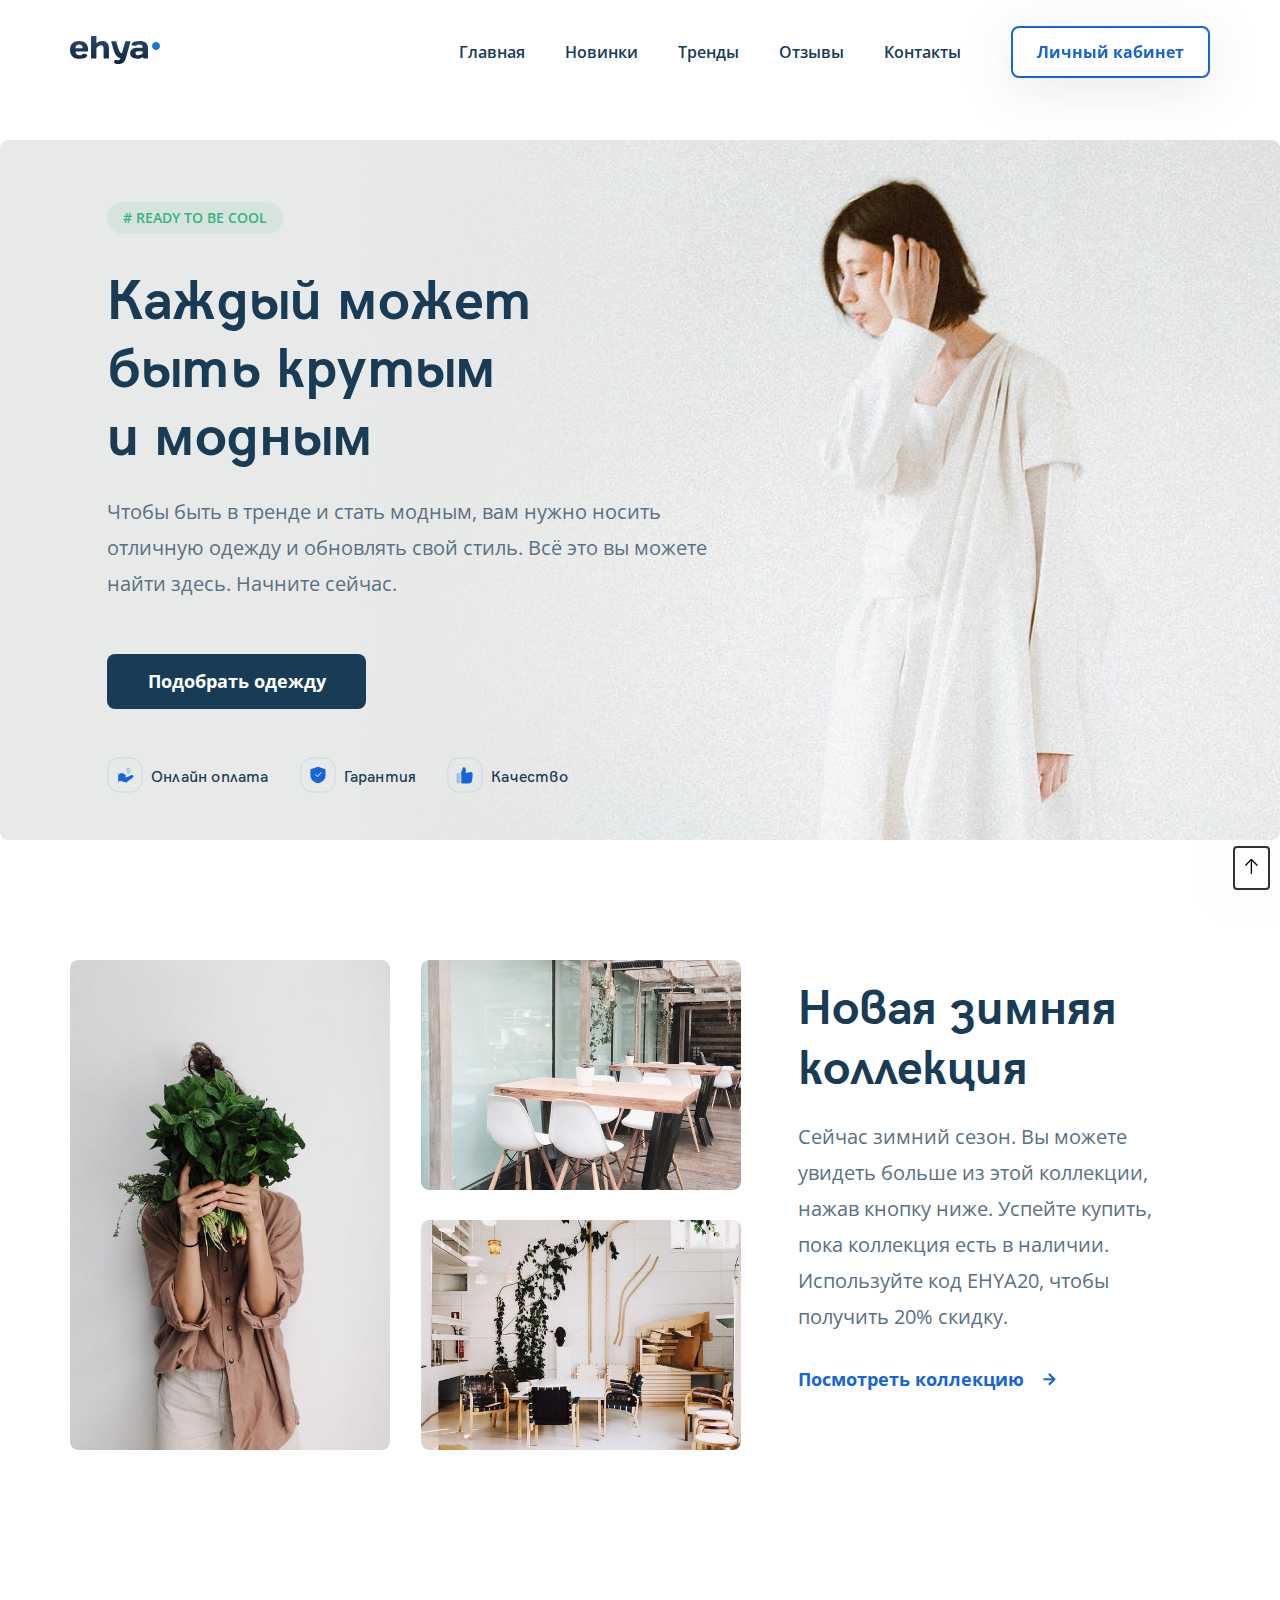
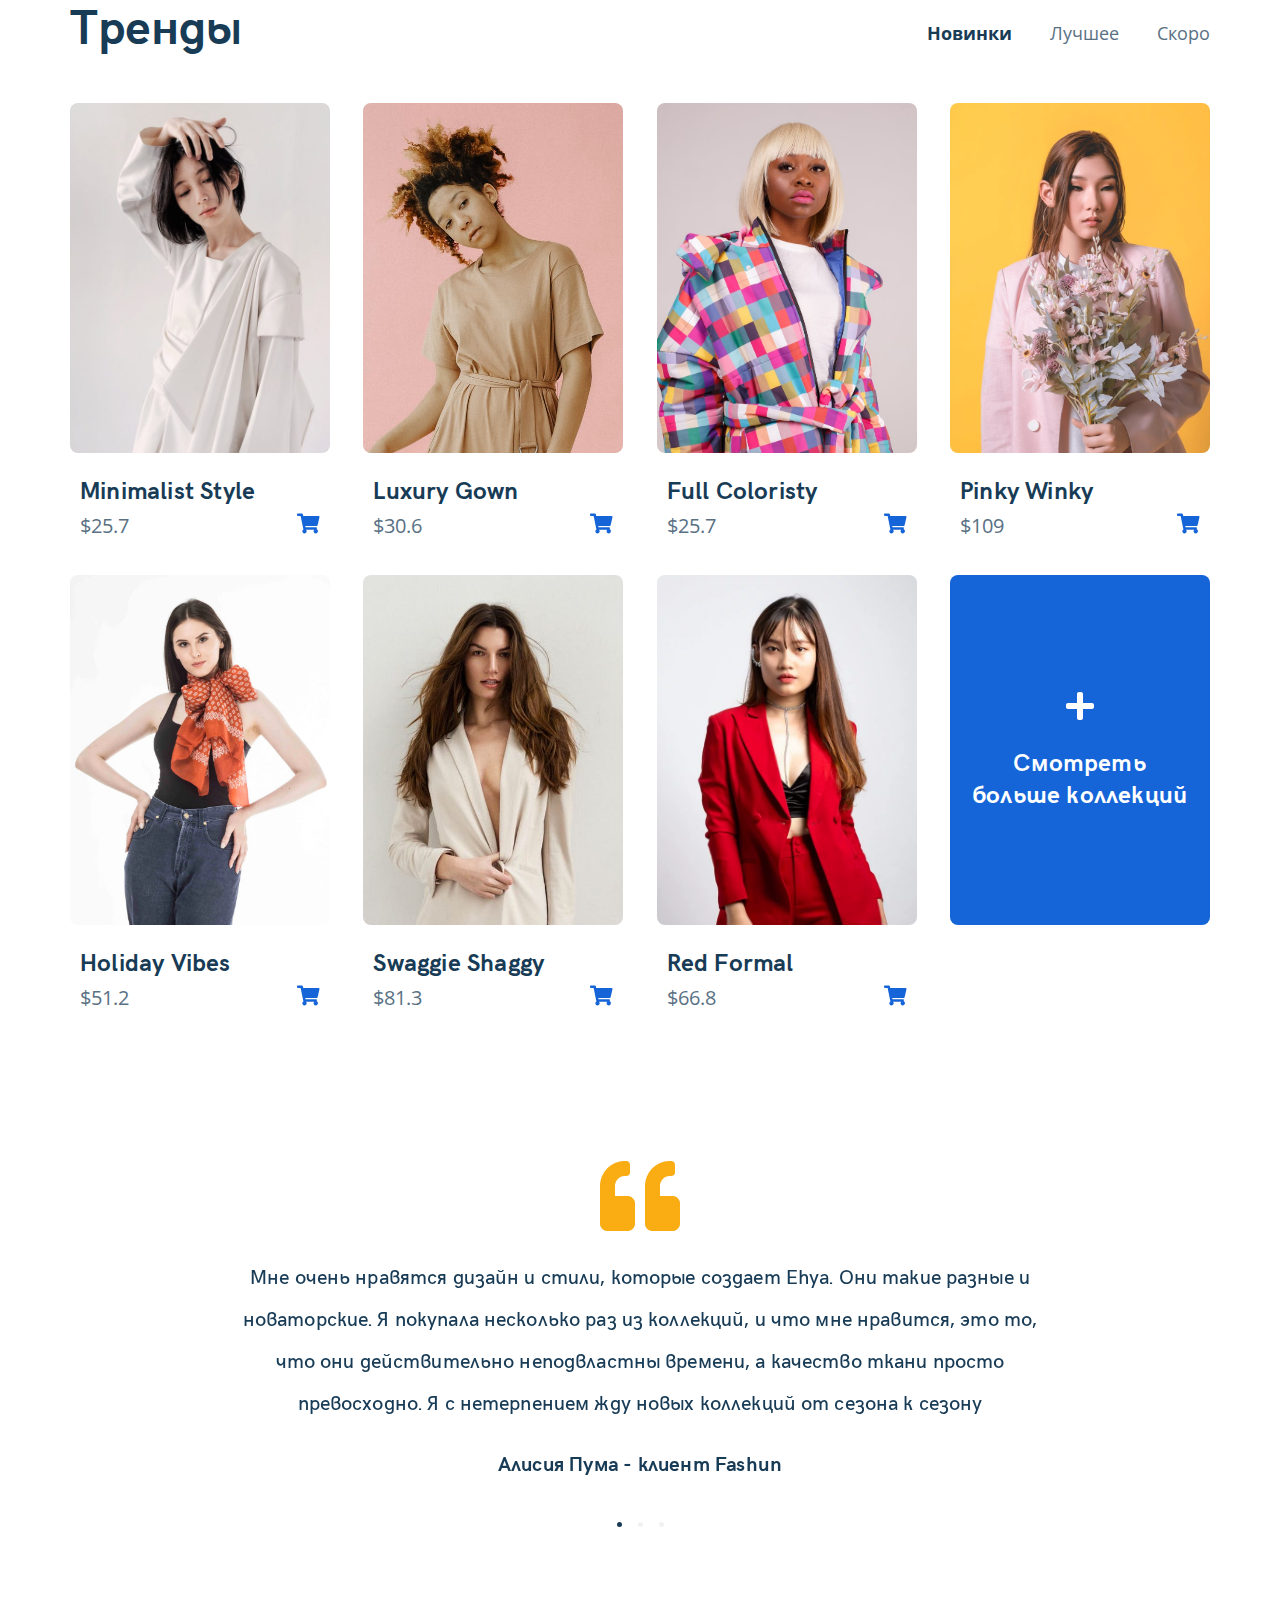
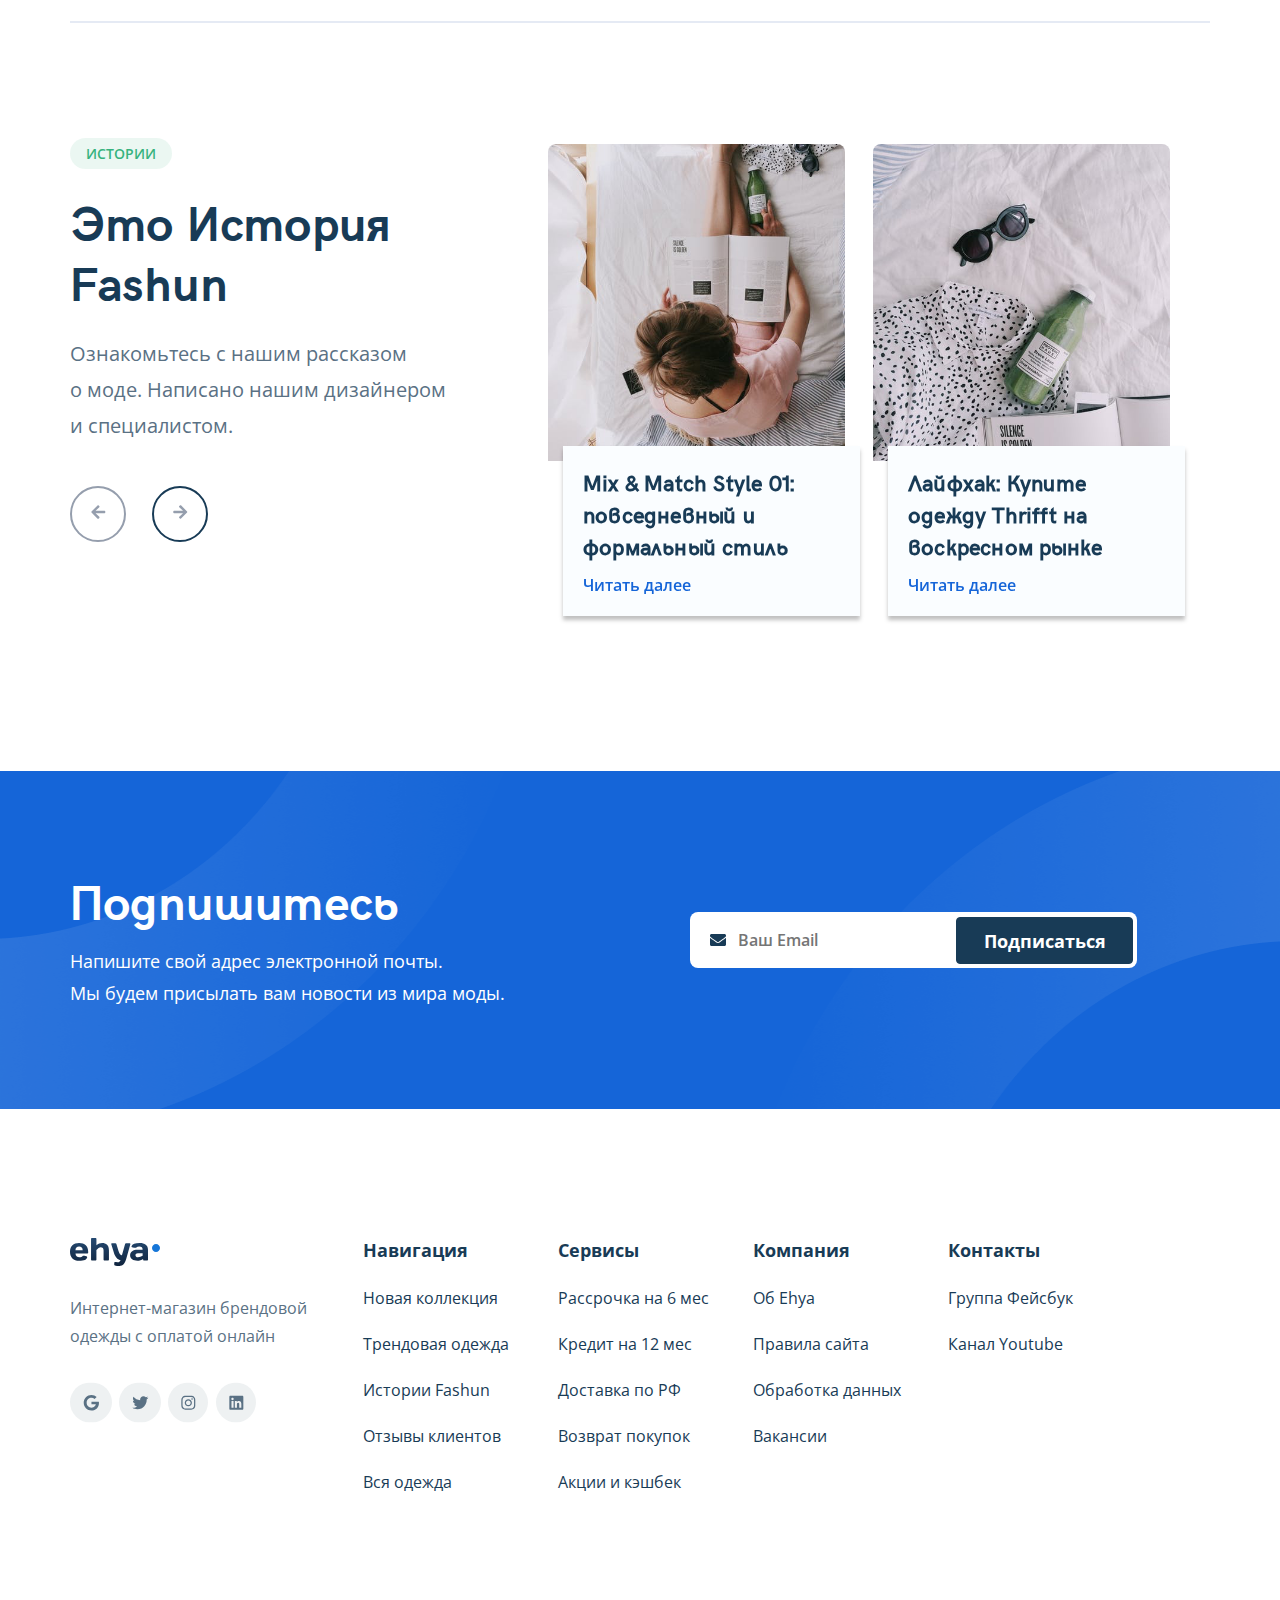
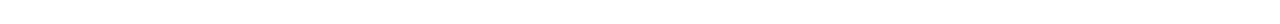
==== commit 6a958a8f: "fix" ====
--- a/login-success.html
+++ b/login-success.html
@@ -1,5 +1,5 @@
 <!DOCTYPE html>
-<html lang="en">
+<html lang="ru">
 
 <head>
   <meta charset="UTF-8">
@@ -17,7 +17,7 @@
 
 <body>
   <!-- Header -->
-  <header class="navbar-menu">
+  <header class="navbar-menu navbar-menu--mobile-fixed">
     <div class="container">
       <div class="navbar-menu__wrapper">
         <!-- Logo -->
@@ -67,7 +67,7 @@
   <!-- /.navbar-menu-->
 
   <!-- Hero section -->
-  <section class="hero">
+  <section id="hero" class="hero">
     <div class="hero__wrapper">
       <a href="#" class="hero__tag"># READY TO BE COOL</a>
       <h1 class="hero__title">Каждый может быть крутым <br> и модным</h1>
@@ -98,7 +98,7 @@
           </div>
           <a href="#" class="hero__link">Гарантия</a>
         </li>
-        <li class="hero__item--mauto hero__item">
+        <li class="hero__item hero__item--visible">
           <div class="hero__icon-wrapper">
             <img
               src="sass/blocks/hero/img/quality.svg"
@@ -108,6 +108,16 @@
           <a href="#" class="hero__link">Качество</a>
         </li>
       </ul>
+      <!-- For 320px - 480px adaptive -->
+      <div class="list-item-hidden">
+        <div class="list-item-hidden__icon-wrapper">
+          <img
+            src="sass/blocks/hero/img/quality.svg"
+            alt="Icon of online payment"
+            class="list-item-hidden__icon" />
+        </div>
+        <a href="#" class="list-item-hidden__link">Качество</a>
+      </div>
     </div>
     <img src="sass/blocks/hero/img/hero.png" alt="Image of woman" class="hero__image">
     <!-- /.hero__text-wrapper -->
@@ -115,7 +125,7 @@
   <!-- /.hero -->
 
   <!-- Collection section -->
-  <section class="collection">
+  <section id="collection" class="collection">
     <div class="container">
       <div class="collection__wrapper">
         <div class="collection__woman">
@@ -170,7 +180,7 @@
   <!-- /.collection -->
 
   <!-- Trends section -->
-  <section class="trends">
+  <section id="trends" class="trends">
     <div class="container">
       <div class="trends__menu">
         <h2 class="trends__title">Тренды</h2>
@@ -532,7 +542,7 @@
   <!-- /.trends -->
 
   <!-- Reviews section -->
-  <div class="reviews">
+  <section id="reviews" class="reviews">
     <div class="swiper-container reviews-slider">
       <div class="swiper-wrapper">
         <div class="swiper-slide">
@@ -543,7 +553,7 @@
               Они такие разные и новаторские. Я покупала несколько раз из коллекций,
               и что мне нравится, это то, что они действительно неподвластны времени,
               а качество ткани просто превосходно.
-              Я с нетерпением жду новых коллекций от сезона к сезону
+              <span id="wait">Я с нетерпением жду новых коллекций от сезона к сезону</span>
             </p>
             <span class="reviews-slider__reviewer">
               Алисия Пума - клиент Fashun
@@ -596,16 +606,16 @@
     </div>
     <!-- /.swiper-container -->
     <div class="horizontal-divider"></div>
-  </div>
+  </section>
   <!-- /.reviews -->
 
   <!-- Stories section -->
-  <div class="stories">
+  <section id="stories" class="stories">
     <div class="container">
       <div class="stories__wrapper">
         <div class="stories__text">
           <a href="#" class="stories__tag">Истории</a>
-          <h2 class="stories__title">Это История Fashun</h2>
+          <h2 class="stories__title"><span id="this-hidden">Это</span> История Fashun</h2>
           <p class="stories__description">
             Ознакомьтесь с нашим рассказом <br id="story-br"> о моде.
             Написано нашим дизайнером и специалистом.
@@ -674,11 +684,11 @@
       <!-- /.stories__wrapper -->
     </div>
     <!-- /.container -->
-  </div>
+  </section>
   <!-- /.stories -->
 
     <!-- Newsletter Block -->
-  <section class="newsletter">
+  <section id="newsletter" class="newsletter">
     <div class="container">
       <div class="newsletter__wrapper">
         <!-- Title -->
@@ -694,7 +704,7 @@
         <form action="subscribe.php" method="POST" class="form newsletter__subscribe subscribe">
           <img src="sass/blocks/newsletter/img/mail.svg" alt="Icon of mail" class="subscribe__mail-image">
           <div class="subscribe__input-wrapper">
-            <input type="email" class="subscribe__input" placeholder="Ваш Emaill" name="email"/>
+            <input type="email" class="subscribe__input" placeholder="Ваш Email" name="email"/>
           </div>
           <!-- /.subscribe__input-wrapper -->
             <button class="subscribe__button button">Подписаться</button>
@@ -708,7 +718,7 @@
   <!-- /.newsletter -->
 
  <!-- Footer-->
-  <footer class="footer">
+  <footer id="footer" class="footer">
     <div class="container">
       <div class="footer__wrapper">
         <div class="footer__summary-wrapper">
@@ -750,19 +760,19 @@
           <h3 class="footer__title">Навигация</h3>
           <ul class="footer__ul">
             <li class="footer__item">
-              <a href="#" class="footer__link">Новая коллекция</a>
-            </li>
-            <li class="footer__item">
-              <a href="#" class="footer__link">Трендовая одежда</a>
-            </li>
-            <li class="footer__item">
-              <a href="#" class="footer__link">Истории Fashun</a>
-            </li>
-            <li class="footer__item">
-              <a href="#" class="footer__link">Отзывы клиентов</a>
-            </li>
-            <li class="footer__item">
-              <a href="#" class="footer__link">Вся одежда</a>
+              <a href="#collection" class="footer__link">Новая коллекция</a>
+            </li>
+            <li class="footer__item">
+              <a href="#trends" class="footer__link">Трендовая одежда</a>
+            </li>
+            <li class="footer__item">
+              <a href="#stories" class="footer__link">Истории Fashun</a>
+            </li>
+            <li class="footer__item">
+              <a href="#reviews" class="footer__link">Отзывы клиентов</a>
+            </li>
+            <li class="footer__item">
+              <a href="#trends" class="footer__link">Вся одежда</a>
             </li>
           </ul>
         </div>
@@ -875,7 +885,7 @@
         <h3 class="modal-login__title">Войти в личный кабинет</h3>
         <form action="login.php" method="POST" class="form modal-login__form">
           <input type="email" class="modal-login__input" placeholder="E-mail*" name="email" />
-          <input type="text" class="modal-login__input" placeholder="Пароль*" name="password" />
+          <input type="password" class="modal-login__input" placeholder="Пароль*" name="password"/>
           <button class="modal-login__button">Войти</button>
           <span class="modal-login__info">* Обязательные поля</span>
         </form>
--- a/css/style.css
+++ b/css/style.css
@@ -1 +1 @@
-*{box-sizing:border-box;font-feature-settings:"locl" 0}.container{max-width:1140px;margin:auto}img{max-width:100%}p{margin:0}h1,h2,h3{margin:0}.navbar-menu,.hero,.collection,.modal,.modal-login{font-family:Open Sans, sans-serif}.invalid{font-family:Open Sans, sans-serif;font-size:11px;font-weight:bold;color:#fff}.navbar-menu{background-color:#fff}.navbar-menu__wrapper{padding:26px 0;display:flex;align-items:center;justify-content:space-between}.navbar-menu__logo{margin-right:auto}.navbar-menu__list{margin:0;padding:0;display:flex;align-items:center;justify-content:space-between;list-style-type:none}.navbar-menu__item+.navbar-menu__item{margin-left:40px}.navbar-menu__close-dropdown{display:none}.navbar-menu__link{font-style:normal;font-weight:600;font-size:16px;line-height:22px;text-align:center;color:#183B56;text-decoration:none}.navbar-menu__button{margin-left:10px;padding:13px 24px;min-width:101px;min-height:48px;font-style:normal;font-weight:bold;font-size:16px;line-height:22px;border-radius:8px;cursor:pointer;border:2px solid #1565D8;color:#1565D8;background-color:#fff;filter:drop-shadow(0px 10px 25px rgba(21,37,72,0.1))}.navbar-menu__mobile-button{display:none}.hero{position:relative;margin:auto;margin-top:36px;padding:62px 0 46px 107px;max-width:1280px;min-height:700px;border-radius:8px;overflow:hidden;background-image:url("../sass/blocks/hero/img/hero.jpg");background-repeat:no-repeat;background-size:cover;background-position:center}.hero__image{display:none}.hero__wrapper{display:flex;flex-direction:column;align-items:flex-start}.hero__tag{padding:6px 16px;font-style:normal;font-weight:600;font-size:14px;line-height:20px;text-align:center;text-decoration:none;text-transform:uppercase;background:rgba(54,179,126,0.1);border-radius:2000px;color:#36B37E}.hero__title{max-width:460px;font-family:"HK Grotesk Bold", sans-serif;font-size:56px;line-height:68px;letter-spacing:0.2px;color:#183B56}.hero__tag+.hero__title{margin-top:28px}.hero__description{max-width:652px;text-align:left;font-style:normal;font-weight:normal;font-size:20px;line-height:36px;color:#5A7184}.hero__title+.hero__description{margin-top:28px}.hero__button{margin-top:52px;padding:15px 40px;min-width:259px;min-height:55px;font-style:normal;font-weight:bold;font-size:18px;line-height:25px;cursor:pointer;border:none;color:#fff;background-color:#183B56;border-radius:8px}.hero__list{margin:0;margin-top:48px;padding:0;display:flex;max-width:464px;align-items:center;flex-wrap:wrap;list-style-type:none}.hero__item{display:flex;cursor:pointer}.hero__item+.hero__item{margin-left:31px}.hero__icon-wrapper{width:36px;height:36px}.hero__link{margin-top:8px;font-family:"HK Grotesk Medium", sans-serif;font-size:16px;line-height:20px;letter-spacing:0.2px;color:#183B56;text-decoration:none}.hero__icon-wrapper+.hero__link{margin-left:8px}.list-item-hidden{display:none}.list-item-hidden__icon-wrapper{width:24px;height:24px}.list-item-hidden__link{margin-top:2px;margin-left:8px;font-family:"HK Grotesk Medium", sans-serif;font-size:16px;line-height:20px;letter-spacing:0.2px;color:#183B56;text-decoration:none}.collection{margin-top:120px}.collection__wrapper{display:flex;align-items:center;justify-content:space-between}.collection__woman{position:relative;margin-right:30px;width:320px;height:490px;border-radius:8px;overflow:hidden}.collection__images-wrapper{margin-right:57px;display:flex;flex-direction:column;align-items:center}.collection__kitchen{position:relative;width:320px;height:230px;border-radius:8px;overflow:hidden}.collection__room{position:relative;width:320px;height:230px;border-radius:8px;overflow:hidden}.collection__kitchen+.collection__room{margin-top:30px}.collection__image{position:absolute;top:0;bottom:0;left:0;right:0;width:100%;height:100%;border-radius:inherit;object-fit:cover}.collection__title{margin-top:10px;max-width:412px;font-family:"HK Grotesk Bold", sans-serif;font-size:48px;line-height:60px;letter-spacing:0.2px;color:#183B56}.collection__description{margin-top:24px;max-width:392px;font-style:normal;font-weight:normal;font-size:20px;line-height:36px;color:#5A7184}.collection__link-wrapper{margin-top:32px;margin-bottom:54px;display:flex;flex-direction:row;cursor:pointer}.collection__link{font-style:normal;font-weight:bold;font-size:18px;line-height:25px;text-decoration:none;color:#1565D8}.collection__icon-wrapper{margin:4.5px 0 4.5px 19px;width:13px;height:16px}#twentyper{display:none}.trends{margin-top:145px}.trends__menu{display:flex;align-items:center;justify-content:space-between}.trends__title{font-family:"HK Grotesk Bold", sans-serif;font-size:48px;line-height:60px;letter-spacing:0.2px;color:#183B56}.trends__tabs{margin:0;margin-top:17.5px;padding:0;display:flex;align-items:center;justify-content:space-between;list-style-type:none}.trends__tabs-item{font-family:Open Sans, sans-serif;font-style:normal;font-weight:normal;font-size:18px;line-height:25px;cursor:pointer;color:#5A7184}.trends__tabs-item--active{font-family:Open Sans, sans-serif;font-style:normal;font-weight:bold;font-size:18px;line-height:25px;text-decoration:none;cursor:pointer;color:#183B56}.trends__tabs-item+.trends__tabs-item{margin-left:38px}.trends__cards-wrapper{display:none}.trends__cards-wrapper--active{margin-top:17px;display:flex;flex-wrap:wrap;align-items:center;justify-content:space-between}.card{margin-top:31px;width:260px;height:441px;overflow:hidden;cursor:pointer}.card__image{width:100%;height:350px;border-radius:8px;overflow:hidden;background-repeat:no-repeat;background-size:cover;background-position:center}.card__title{margin-top:20px;margin-left:10px;font-family:"HK Grotesk Bold", sans-serif;font-size:24px;line-height:32px;letter-spacing:0.2px;color:#183B56}.card__price{margin-top:3px;display:flex;align-items:center;justify-content:space-between}.card__price-tag{margin-left:10px;font-family:Open Sans, sans-serif;font-style:normal;font-weight:normal;font-size:20px;line-height:36px;color:#5A7184}.card__shopping-cart{margin-right:10px}.image-1{background-size:cover}.image-2{background-size:auto 220%;background-position-x:45%;background-position-y:10%}.image-3{background-size:auto 160%;background-position-x:45%;background-position-y:20%}.image-4{background-size:auto 150%;background-position-x:45%;background-position-y:65%}.image-5{background-size:auto 130%;background-position-x:45%;background-position-y:25%}.image-6{background-size:auto 250%;background-position-x:45%;background-position-y:8%}.image-7{background-size:auto 200%;background-position-x:50%;background-position-y:1%}.see-more{position:relative;display:flex;align-items:center}.see-more__container{position:absolute;display:flex;padding-left:22px;padding-right:22px;align-items:center;height:350px;top:0;left:0;right:0;border-radius:8px;background-color:#1565D8}.see-more__link{align-self:center;text-decoration:none}.see-more__content-wrapper{display:flex;flex-direction:column;align-items:center}.see-more__text{margin-top:25px;font-family:"HK Grotesk Bold", sans-serif;font-size:24px;line-height:32px;text-align:center;letter-spacing:0.2px;color:#fff}.reviews{margin-top:145px}.reviews-slider__item{margin:auto;display:flex;max-width:800px;flex-direction:column;align-items:center}.reviews-slider__text-review{margin-top:24px;font-family:"HK Grotesk Medium", sans-serif;font-style:normal;font-weight:normal;font-size:20px;line-height:42px;text-align:center;letter-spacing:0.133333px;color:#183B56}.reviews-slider__reviewer{margin-top:28px;margin-bottom:48px;font-family:"HK Grotesk Bold", sans-serif;font-size:20px;line-height:24px;text-align:center;letter-spacing:0.2px;color:#183B56}.horizontal-divider{margin-top:80px;margin-right:auto;margin-left:auto;text-align:center;width:1140px;height:1px;border:1px solid #E5EAF4}.swiper-pagination-bullets{position:relative;displey:block;margin:0}.swiper-pagination-bullet{margin:0 8px !important;width:5px;height:5px;border-radius:2.5px;background-color:#B3BAC5}.swiper-pagination-bullet-active{background-color:#183B56}.stories{padding-top:121px}.stories__wrapper{display:flex}.stories__text{position:relative;margin-right:96px}.stories__tag{position:relative;padding:6px 16px;font-family:Open Sans, sans-serif;font-style:normal;font-weight:600;font-size:14px;line-height:20px;text-align:center;text-decoration:none;text-transform:uppercase;background:rgba(54,179,126,0.1);border-radius:2000px;color:#36B37E}.stories__title{margin-top:28px;max-width:337px;font-family:"HK Grotesk Bold", sans-serif;font-size:48px;line-height:60px;letter-spacing:0.2px;color:#183B56}.stories__description{margin-top:24px;max-width:382px;text-align:left;font-family:Open Sans, sans-serif;font-style:normal;font-weight:normal;font-size:20px;line-height:36px;color:#5A7184}.stories__button{position:relative;margin-top:42px;width:56px;height:56px;cursor:pointer;border:2px solid #959EAD;border-radius:2000px;background-repeat:no-repeat;background-position:center;background-color:transparent}.stories__button--active{border:2px solid #183B56}.stories__button--prev{margin-right:22px}.stories-slider{max-width:662px}.stories-slider__item+.stories-slider__item{margin-left:108px}.story{display:flex;width:622px}.story__item{width:322px;cursor:pointer}.story__item+.story__item{margin-left:28px}.story__image{max-width:312px;height:317px;overflow:hidden;cursor:pointer;border-radius:8px 8px 0px 0px;background-repeat:no-repeat;background-size:cover;background-position:center}.story__text{max-width:312px;padding:20px;transform:translate(15px, -15px);background:#FAFDFF;box-shadow:0px 4px 4px rgba(0,0,0,0.25)}.story__title{margin-bottom:12px;max-width:260px;font-family:"HK Grotesk Medium", sans-serif;font-size:22px;line-height:32px;letter-spacing:0.2px;color:#183B56}.story__link{font-family:Open Sans, sans-serif;font-style:normal;font-weight:600;font-size:16px;line-height:22px;text-decoration:none;color:#1565D8}.newsletter{position:relative;margin-top:140px;padding:100px 0 100px 0;background-repeat:no-repeat;background-size:cover;background-position:center;background-color:#1565D8}.newsletter__wrapper{display:flex;margin:auto;align-items:center;justify-content:space-between}.newsletter__title{font-family:"HK Grotesk Bold", sans-serif;font-style:normal;font-weight:bold;font-size:48px;line-height:60px;letter-spacing:0.2px;color:#fff}.newsletter__strong{margin-top:14px;max-width:436px;font-family:Open Sans, sans-serif;font-style:normal;font-weight:normal;font-size:18px;line-height:32px;color:#fff}.subscribe{position:relative;display:flex;margin-right:73px;width:447px;height:56px}.subscribe #email-error{position:absolute;top:65px;left:0}.subscribe__input-wrapper{width:100%;height:100%}.subscribe__mail-image{position:absolute;top:22px;bottom:20px;left:20px}.subscribe__input{padding-left:48px;padding-right:210px;width:100%;height:100%;font-family:Open Sans, sans-serif;font-style:normal;font-weight:600;font-size:16px;line-height:22px;border:none;border-radius:8px;overflow:hidden;color:#959EAD;background-color:#fff}.subscribe__button{position:absolute;padding:11px 27px;max-width:177px;top:4.5px;bottom:4.5px;right:4.5px;font-family:Open Sans, sans-serif;font-style:normal;font-weight:bold;font-size:18px;line-height:25px;text-align:center;border:1px solid #183B56;border-radius:4px;outline:none;cursor:pointer;overflow:hidden;color:#fff;background-color:#183B56}.footer{padding-top:128.19px;padding-bottom:131.81px}.footer__wrapper{display:flex;align-items:flex-start;align:left}.footer__title{margin-bottom:7px;font-family:Open Sans, sans-serif;font-style:normal;font-weight:bold;font-size:18px;line-height:25px;color:#183B56}.footer__list{margin-right:30px}.footer__ul{padding:0;margin:0;width:165px;text-align:left;list-style:none}.footer__item{margin-top:24px;font-family:Open Sans, sans-serif;font-style:normal;font-weight:normal;font-size:16px;line-height:22px;color:#183B56}.footer__link{text-decoration:none;color:inherit}.footer__summary-wrapper{margin-right:30px;max-width:263px}.footer__logo{display:flex;align-items:flex-end}.footer__info{margin-top:28.08px;width:100%;font-family:Open Sans, sans-serif;font-style:normal;font-weight:normal;font-size:16px;line-height:28px;color:#5A7184;text-align:left}.footer__social-network{display:flex;max-width:263px;align-self:center}.footer__social-links{display:flex;max-width:187px;align-items:center}.footer__link-image{margin-top:32.05px;width:42px;height:40px}.footer__link-image+.footer__link-image{margin-left:7px}.up{position:fixed;bottom:10px;right:10px;padding:10px;box-shadow:0 1px 120px rgba(161,161,161,0.08);border-radius:4px;border:2px solid #333;z-index:2000;background-color:#ffffff}.modal__overlay{position:fixed;top:0;bottom:0;left:0;right:0;background-color:rgba(0,143,223,0.39);z-index:100;visibility:hidden;opacity:0}.modal__overlay--visible{visibility:visible;opacity:1;transition:opacity 0.1s}.modal__dialog{position:fixed;padding-top:33px;padding-left:88px;padding-right:88px;top:50%;left:50%;transform:translate(-50%, -50%);width:478px;max-width:100%;max-height:90%;border-radius:8px;overflow-y:auto;z-index:101;background-color:#183B56;color:#fff;visibility:hidden;opacity:0}.modal__dialog--visible{visibility:visible;opacity:1;transition:opacity 0.1s}.modal__close{position:absolute;top:17px;right:18px;text-decoration:none;cursor:pointer}.modal__title{margin:0;font-weight:bold;font-size:18px;line-height:23px;text-transform:uppercase;text-align:center;color:inherit}.modal__form{display:flex;align-items:center;justify-content:space-between;flex-wrap:wrap}.modal__input{margin-top:15px;margin-bottom:5px;padding:18px 23px;flex-basis:100%;height:50px;font-size:12px;line-height:15px;border:none;border-radius:4px;color:#5A7184;background-color:#fff}.modal__message{margin-top:15px;margin-bottom:15px;padding:18px 23px;flex-basis:100%;height:123px;font-size:12px;line-height:15px;border:none;border-radius:4px;resize:none;color:#5A7184;background-color:#fff}.modal__button{margin-bottom:33px;padding:18px;min-width:160px;min-height:50px;font-weight:bold;font-size:12px;line-height:15px;border:2px solid #1565D8;border-radius:4px;cursor:pointer;color:#fff;background-color:#1565D8}.modal__info{margin-bottom:33px;font-weight:bold;font-size:12px;line-height:15px;color:#fff}.modal-login__overlay{position:fixed;top:0;bottom:0;left:0;right:0;background-color:rgba(0,143,223,0.39);z-index:100;visibility:hidden;opacity:0}.modal-login__overlay--visible{visibility:visible;opacity:1;transition:opacity 0.1s}.modal-login__dialog{position:fixed;padding-top:33px;padding-left:88px;padding-right:88px;top:50%;left:50%;transform:translate(-50%, -50%);width:478px;max-width:100%;max-height:90%;border-radius:8px;overflow-y:auto;z-index:101;background-color:#183B56;color:#fff;visibility:hidden;opacity:0}.modal-login__dialog--visible{visibility:visible;opacity:1;transition:opacity 0.1s}.modal-login__close{position:absolute;top:17px;right:18px;text-decoration:none;cursor:pointer}.modal-login__title{margin:0;font-weight:bold;font-size:18px;line-height:23px;text-transform:uppercase;text-align:center;color:inherit}.modal-login__form{display:flex;align-items:center;justify-content:space-between;flex-wrap:wrap}.modal-login__input{margin-top:15px;margin-bottom:5px;padding:18px 23px;flex-basis:100%;height:50px;font-size:12px;line-height:15px;border:none;border-radius:4px;color:#5A7184;background-color:#fff}.modal-login__button{margin-top:15px;margin-bottom:33px;padding:18px;min-width:160px;min-height:50px;font-weight:bold;font-size:12px;line-height:15px;border:2px solid #1565D8;border-radius:4px;cursor:pointer;color:#fff;background-color:#1565D8}.modal-login__info{margin-top:15px;margin-bottom:33px;font-weight:bold;font-size:12px;line-height:15px;color:#fff}@media (max-width: 1200px){.container{max-width:980px}.collection__wrapper{align-items:flex-start}.collection__title{margin-top:0}.trends{margin-top:80px}.trends__cards-wrapper--active{margin:auto;margin-top:8.5px;width:980px}.see-more__link{margin:auto}.card{flex-basis:30%}.see-more{flex-grow:1;margin-left:50px;margin-right:342px}.reviews{margin-top:80px}.subscribe{margin-left:auto;margin-right:0}.horizontal-divider{width:90%}}@media (min-width: 992px){a:hover,a:focus{color:#1565D8}.button:hover,.button:focus{color:#fff;background-color:#333}.navbar-menu__button:hover,.modal-login__button:hover{border:2px solid #333}.stories__button:hover{background-color:#fff}.collection__link:hover{color:#333}.see-more__container:hover{background-color:#183B56}.trends__tabs-item:hover{color:#183B56}.modal__button:hover{border:2px solid #333}}@media (max-width: 996px){.container{width:768px;max-width:90%}.navbar-menu__logo{margin-right:auto}.navbar-menu__mobile-button{display:none}.navbar-menu__button{margin-left:10px}.hero{margin-top:30px;padding:36px 0 36px 110px;max-width:100%;min-height:624px;background-position:63.3% 47.53%;background-size:auto auto}.hero__title{max-width:365px;font-size:48px;line-height:60px}.hero__description{max-width:400px;font-size:18px;line-height:32px}.hero__list{max-width:444px}.hero__item+.hero__item{margin-left:21px}.collection{margin-top:80px}.collection__wrapper{flex-wrap:wrap}.collection__woman{width:350px;height:490px}.collection__images-wrapper{margin-right:0}.collection__kitchen{width:380px}.collection__room{width:380px}.collection__text{flex-basis:100%}.collection__title{margin-top:40px;max-width:100%}.collection__description{max-width:95%}.collection__link-wrapper{margin-top:24px;margin-bottom:0}.trends{margin-top:80px}.trends__menu{flex-direction:row}.trends__tabs{margin-top:27.5px}.trends__cards-wrapper--active{margin:auto;margin-top:8.5px;width:100%;flex-basis:29%}.see-more__link{margin:auto}.card{width:230px;margin-top:48px;flex-basis:30%}.see-more{flex-grow:1;margin-left:38px;margin-right:269px}.reviews{margin-top:80px}.reviews-slider__item{max-width:630px}.reviews-slider__text-review{margin-top:28px}.reviews-slider__reviewer{margin-top:24px;margin-bottom:28px}.horizontal-divider{width:90%}.stories{padding-top:80px;padding-right:23px;padding-left:23px;margin-right:0;margin:auto}.stories__wrapper{flex-direction:column;align-items:center}.stories__text{margin:auto;text-align:center}.stories__title{margin-top:24px;max-width:567px}.stories__description{margin-top:16px;max-width:568px;text-align:center}.stories__button{margin-top:36px}.stories-slider{margin-top:36px;max-width:100%}.story{width:100%}.story__item{width:50%}.story__item+.story__item{margin-left:18px}.story__image{width:100%;max-width:100%}.story__text{max-width:95%;transform:translate(10px, -15px)}.newsletter{margin-top:80px;padding:72px 0 80px 0}.newsletter__wrapper{flex-direction:column}.newsletter__text-wrapper{text-align:center}.subscribe{margin-top:56px;margin-right:0;margin-left:0}.footer{padding-top:64px;padding-bottom:130px}.footer__wrapper{display:grid;grid-template-columns:253px 30px 1fr 30px 1fr;grid-gap:0;grid-row-gap:48px;grid-auto-rows:minmax(60px, max-content);align-items:start}.footer__list{margin-right:0}.footer__info{width:253px}.footer__summary-wrapper{grid-column:1 / 2}.footer__navigation{grid-column:3 / 4}.footer__services{grid-column:5 / 6}.footer__company{grid-row:2 / 3;grid-column:3 / 4}.footer__contacts{grid-row:2 / 3;grid-column:5 / 6}.modal__dialog{padding-left:58px;padding-right:58px}}@media (max-width: 855px){body{padding-top:67.2px}.container{width:768px;max-width:90%}.navbar-menu--mobile-fixed{position:fixed;left:0;right:0;top:0;z-index:100}.navbar-menu__list{position:fixed;display:none;flex-direction:column;padding:36px 24px;left:8px;right:8px;bottom:0;max-width:100%;height:324px;max-height:100%;top:10px;z-index:5000;background-color:#fff}.navbar-menu__item+.navbar-menu__item{margin-left:0;margin-bottom:20px}.navbar-menu__button{margin-left:0;padding:9px 101px;min-width:256px;min-height:40px;border:2px solid #1565D8;border-radius:8px}.navbar-menu__close-dropdown{position:absolute;display:block;top:12px;right:16px;text-decoration:none;cursor:pointer}.navbar-menu__list--mobile-visible{display:flex;overflow-y:auto}.navbar-menu__logo{margin-right:auto}.navbar-menu__mobile-button{display:flex;padding:0;width:22px;height:13.3px;flex-direction:column;align-items:center;justify-content:space-between;border:none;cursor:pointer;background-color:#fff}.navbar-menu__mobile-button-line{width:22px;height:2.2px;background-color:#3A4C66}.hero{margin-top:36px;padding:36px 0 36px 28px;max-width:100%;min-height:624px;background-position:63.3% 47.53%;background-size:auto auto}.hero__title{max-width:365px;font-size:48px;line-height:60px}.hero__description{max-width:400px;font-size:18px;line-height:32px}.hero__list{max-width:444px}.hero__item+.hero__item{margin-left:21px}.collection{margin-top:80px}.collection__wrapper{flex-wrap:wrap}.collection__woman{width:320px;height:490px}.collection__images-wrapper{margin-right:0}.collection__kitchen{width:380px}.collection__room{width:380px}.collection__text{flex-basis:100%}.collection__title{margin-top:40px;max-width:100%}.collection__description{max-width:95%}.collection__link-wrapper{margin-top:24px;margin-bottom:0}.trends{margin-top:80px}.trends__menu{flex-direction:row}.trends__tabs{margin-top:27.5px}.trends__cards-wrapper--active{margin:auto;margin-top:8.5px;width:100%;flex-basis:29%}.see-more__link{margin:auto}.card{width:230px;margin-top:48px;flex-basis:30%}.see-more{flex-grow:1;margin-left:38px;margin-right:258px}}@media (max-width: 825px){#story-br{display:none}#twentyper{display:block}.container{max-width:682px}.navbar-menu__wrapper{padding:18px 0}.navbar-menu__list--mobile-hidden{display:none}.navbar-menu__logo{margin-right:auto;margin-left:20px}.navbar-menu__mobile-button{display:flex;margin-right:20px;padding:0;width:22px;height:13.3px;flex-direction:column;align-items:center;justify-content:space-between;border:none;cursor:pointer;background-color:#fff}.navbar-menu__mobile-button-line{width:22px;height:2.2px;background-color:#3A4C66}.hero{margin-top:30px;padding:36px 0 36px 28px;max-width:728px;min-height:624px;background-position:63.3% 47.53%;background-size:auto auto}.hero__title{max-width:365px;font-size:48px;line-height:60px}.hero__description{max-width:400px;font-size:18px;line-height:32px}.hero__tag+.hero__title{margin-top:24px}.hero__title+.hero__description{margin-top:20px}.hero__button{margin-top:36.5px}.hero__list{max-width:444px}.hero__item+.hero__item{margin-left:21px}.collection{margin-top:80px}.collection__wrapper{flex-wrap:wrap}.collection__woman{width:322px;height:490px}.collection__images-wrapper{margin-right:0}.collection__kitchen{width:320px}.collection__room{width:320px}.collection__text{flex-basis:100%}.collection__title{margin-top:40px;max-width:100%}.collection__description{max-width:95%}.collection__link-wrapper{margin-top:24px;margin-bottom:0}.trends{margin-top:80px}.trends__menu{flex-direction:column}.trends__tabs{margin-top:27.5px}.trends__cards-wrapper--active{margin:auto;margin-top:8.5px;width:608px}.see-more__link{margin:auto}.card{width:280px;margin-top:48px;flex-basis:initial}.see-more{flex-grow:initial;margin-left:0;margin-right:0}.reviews{margin-top:80px}.reviews-slider__item{max-width:630px}.reviews-slider__text-review{margin-top:28px}.reviews-slider__reviewer{margin-top:24px;margin-bottom:28px}.horizontal-divider{width:95%}.stories{padding-top:80px;padding-right:23px;padding-left:23px;margin-right:0;margin:auto}.stories__wrapper{flex-direction:column;align-items:center}.stories__text{margin:auto;text-align:center}.stories__title{margin-top:24px;max-width:567px}.stories__description{margin-top:16px;max-width:568px;text-align:center}.stories__button{margin-top:36px}.stories-slider{margin-top:36px;max-width:682px}.story{width:682px}.story__item{width:332px}.story__item+.story__item{margin-left:28px}.story__image{width:95%;max-width:95%}.story__text{max-width:95%;transform:translate(10px, -15px)}.newsletter{margin-top:80px;padding:72px 0 80px 0}.newsletter__wrapper{flex-direction:column}.newsletter__text-wrapper{text-align:center}.subscribe{margin-top:56px;margin-right:0;margin-left:0}.footer{padding-top:64px;padding-bottom:130px}.footer__wrapper{display:grid;grid-template-columns:253px 30px 1fr 30px 1fr;grid-gap:0;grid-row-gap:48px;grid-auto-rows:minmax(60px, max-content);align-items:start}.footer__list{margin-right:0}.footer__info{width:253px}.footer__summary-wrapper{grid-column:1 / 2}.footer__navigation{grid-column:3 / 4}.footer__services{grid-column:5 / 6}.footer__company{grid-row:2 / 3;grid-column:3 / 4}.footer__contacts{grid-row:2 / 3;grid-column:5 / 6}}@media (max-width: 732px){.container{width:576px;max-width:90%}.navbar-menu__wrapper{padding:18px 0}.navbar-menu__list--mobile-hidden{display:none}.navbar-menu__logo{margin-right:auto}.navbar-menu__mobile-button{display:flex;padding:0;width:22px;height:13.3px;flex-direction:column;align-items:center;justify-content:space-between;border:none;cursor:pointer;background-color:#fff}.navbar-menu__mobile-button-line{width:22px;height:2.2px;background-color:#3A4C66}.hero{margin-top:30px;padding:36px 0 36px 28px;width:100%;min-height:624px;background-position:63.3% 47.53%;background-size:auto auto}.hero__title{max-width:365px;font-size:38px;line-height:60px}.hero__description{max-width:400px;font-size:18px;line-height:32px}.hero__list{max-width:444px}.hero__item+.hero__item{margin-left:21px}.collection{margin-top:80px}.collection__wrapper{flex-wrap:wrap}.collection__woman{width:100%;height:400px;margin-right:0}.collection__images-wrapper{margin-right:0;margin-top:14px;flex-direction:row;width:100%}.collection__kitchen{width:280px;flex-basis:49%}.collection__room{width:280px;flex-basis:49%}.collection__kitchen+.collection__room{margin-top:0;margin-left:14px}.collection__text{flex-basis:100%}.collection__title{font-size:38px;margin-top:40px}.collection__description{max-width:95%}.collection__link-wrapper{margin-top:24px;margin-bottom:0}.trends{margin-top:80px}.trends__menu{flex-direction:column}.trends__title{font-size:38px}.trends__tabs{margin-top:27.5px}.trends__cards-wrapper--active{margin:auto;margin-top:8.5px;width:100%}.see-more__link{margin:auto}.card{width:230px;margin-top:48px;flex-basis:49%}.see-more{flex-grow:initial;margin-left:0;margin-right:0}.reviews{margin-top:80px}.reviews-slider__item{max-width:90%}.reviews-slider__text-review{margin-top:28px}.reviews-slider__reviewer{margin-top:24px;margin-bottom:28px}.horizontal-divider{width:90%}.stories{padding-top:80px;padding-right:23px;padding-left:23px;margin-right:0;margin:auto}.stories__wrapper{flex-direction:column;align-items:center}.stories__text{margin:auto;text-align:center}.stories__title{font-size:38px;margin-top:24px}.stories__description{margin-top:16px;text-align:center}.stories__button{margin-top:36px}.stories-slider{margin-top:36px;max-width:280px}.story{flex-wrap:initial;width:280px}.story__item{width:280px}.story__item+.story__item{margin-left:0;margin-top:0}.story__image{width:280px}.story__text{max-width:280px;transform:translate(5px, -15px)}.story__title{font-size:20px;line-height:24px}.newsletter{margin-top:80px;padding:72px 0 80px 0}.newsletter__title{font-size:38px}.newsletter__wrapper{flex-direction:column}.newsletter__text-wrapper{text-align:center}.subscribe{margin-top:56px;margin-right:0;margin-left:0}.footer{padding-top:48px;padding-bottom:73px}.footer__wrapper{grid-template-columns:1fr;grid-row-gap:30px}.footer__title{margin-bottom:0;font-size:16px;line-height:22px}.footer__list{margin-right:0}.footer__item{margin-top:15px;font-size:14px;line-height:20px}.footer__summary-wrapper{display:flex;flex-direction:column;max-width:100%;align-items:center;margin-top:35px;margin-right:0;margin-auto:0}.footer__info{margin-top:14px;width:230px;font-size:14px;line-height:24px;text-align:center}.footer__navigation{grid-row:1;grid-column:1}.footer__services{grid-row:2;grid-column:1}.footer__company{grid-row:3;grid-column:1}.footer__contacts{grid-row:4;grid-column:1}.modal__dialog,.modal-login__dialog{padding-left:58px;padding-right:58px}.modal__button,.modal-login__button{margin-top:15px;width:100%;order:100}.modal__info,.modal-login__info{margin-bottom:0}}@media (min-width: 320px) and (max-width: 480px){#newsletter-br{display:none}.container{max-width:290px;width:90%}.navbar-menu__wrapper{padding:18px 0}.navbar-menu__logo{margin-right:auto}.navbar-menu__list{position:fixed;display:none;flex-direction:column;align-items:flex-start;padding:36px 24px;left:8px;right:8px;bottom:0;max-width:100%;height:324px;max-height:100%;top:10px;z-index:5000;background-color:#fff}.navbar-menu__item+.navbar-menu__item{margin-left:0;margin-bottom:20px}.navbar-menu__button{margin-left:0;padding:9px 101px;min-width:256px;min-height:40px;border:2px solid #1565D8;border-radius:8px}.navbar-menu__close-dropdown{position:absolute;display:block;top:12px;right:16px;text-decoration:none;cursor:pointer;z-index:6000}.navbar-menu__list--mobile-visible{display:flex;overflow-y:auto}.hero{margin-top:24px;padding:381px 23px 36px 23px;max-width:320px;min-height:899px;border-radius:0;background-image:url("../sass/blocks/hero/img/hero-mobile.png");background-size:cover}.hero__wrapper{align-items:center;text-align:center}.hero__title{max-width:244px;font-size:32px;line-height:40px}.hero__description{max-width:280px;font-size:16px;line-height:28px}.hero__tag+.hero__title{margin-top:20px}.hero__title+.hero__description{margin-top:20px;text-align:center}.hero__button{margin-top:24px;padding:13px 49px;width:257px;min-height:48px;font-size:16px;line-height:22px}.hero__list{margin-top:22px;max-width:274px}.hero__item--visible{display:none}.hero__link{margin-top:2px;font-size:16px;line-height:20px}.hero__item+.hero__item{margin-left:16px}.hero__icon-wrapper{width:24px;height:24px}.list-item-hidden{margin-top:16px;display:flex;cursor:pointer}.collection{margin-top:64px}.collection__woman{margin-right:0;width:290px;height:300px}.collection__images-wrapper{flex-direction:row;margin-top:14px}.collection__kitchen{flex-basis:49%;width:137px;height:97px}.collection__room{flex-basis:49%;width:137px;height:97px}.collection__kitchen+.collection__room{margin-top:0;margin-left:14px}.collection__text{text-align:center}.collection__title{margin-top:36px;max-width:100%;font-size:28px;line-height:36px}.collection__description{margin-top:20px;max-width:280px;font-size:16px;line-height:28px}.collection__link-wrapper{display:none}.trends{margin-top:104px}.trends__menu{flex-direction:column}.trends__title{font-size:28px;line-height:36px}.trends__tabs{margin-top:24px}.trends__tabs-item{font-size:16px;line-height:22px}.trends__tabs-item+.trends__tabs-item{margin-left:16px}.trends__cards-wrapper--active{margin:auto;margin-top:16px;width:290px}.card{width:140px;margin-top:20px;height:234px;flex-basis:initial}.card__image{height:170px}.card__title{margin-top:13px;margin-left:0;font-size:16px;line-height:20px}.card__price{flex-wrap:wrap;align-items:center;justify-content:start}.card__price-tag{margin-left:0;margin-right:9px;font-size:14px;line-height:24px}.card__shopping-cart{width:14px;height:32px;margin-right:9px;transform:translateY(8.5px)}.image-1{background-size:cover}.image-2{background-size:cover;background-position-x:45%;background-position-y:10%}.image-3{background-size:cover;background-position-x:45%;background-position-y:20%}.image-4{background-size:cover;background-position-x:45%;background-position-y:65%}.image-5{background-size:cover;background-position-x:45%;background-position-y:25%}.image-6{background-size:cover;background-position-x:45%;background-position-y:8%}.image-7{background-size:cover;background-position-x:50%;background-position-y:1%}.see-more__container{padding-left:0;padding-right:0;height:170px}.see-more__link{margin:0;align-self:start}.see-more__content-wrapper{margin-top:40px}.see-more__icon{width:25px;height:32px}.see-more__text{margin-top:15px;font-size:17px;line-height:22px}.reviews{margin-top:48px}.reviews-slider__item{max-width:280px}.reviews-slider__text-review{margin-top:13px;font-size:18px;line-height:36px}.reviews-slider__reviewer{margin-top:24px;margin-bottom:24px;max-width:145px}.horizontal-divider{margin-top:64px;width:100%}.stories{padding-top:48px;padding-right:0;padding-left:0;margin:auto}.stories__wrapper{flex-direction:column;align-items:center}.stories__text{margin:auto}.stories__title{max-width:278px;font-size:28px;line-height:36px}.stories__description{max-width:280px;font-size:16px;line-height:28px}.stories__button{margin-top:36px;width:48px;height:48px}.stories-slider{margin-top:26px;max-width:280px}.story{flex-wrap:wrap;width:280px}.story__item{width:280px}.story__item+.story__item{margin-left:0;margin-top:24px}.story__image{width:270px}.story__text{max-width:270px;transform:translate(5px, -15px)}.story__title{font-size:20px;line-height:24px}#this-hidden{display:none}.newsletter{margin-top:64px;padding:64px 20px 64px 20px}.newsletter__wrapper{flex-direction:column}.newsletter__text-wrapper{text-align:center}.newsletter__title{font-size:28px;line-height:36px}.newsletter__strong{margin-top:24px;width:280px;font-size:16px;line-height:28px}.subscribe{margin-top:36px;margin-right:0;flex-direction:column;width:280px;height:106px}.subscribe #email-error{position:relative}.subscribe__input-wrapper{width:100%;height:48px;margin-bottom:10px}.subscribe__mail-image{top:18px}.subscribe__input{padding-right:30px}.subscribe__button{position:relative;display:block;padding:12px 24px;top:0;left:0;bottom:0;right:0;max-width:280px;width:100%;height:48px;border-radius:8px}.footer{padding-top:48px;padding-bottom:73px}.footer__wrapper{grid-template-columns:1fr;grid-row-gap:30px}.footer__title{margin-bottom:5px;font-size:16px;line-height:22px}.footer__list{margin-left:18px;margin-right:0}.footer__item{margin-top:15px;font-size:14px;line-height:20px}.footer__summary-wrapper{display:flex;flex-direction:column;max-width:100%;align-items:center;margin-top:35px;margin-right:0;margin-auto:0}.footer__info{margin-top:14px;width:230px;font-size:14px;line-height:24px;text-align:center}.footer__navigation{grid-row:1;grid-column:1}.footer__services{grid-row:2;grid-column:1}.footer__company{grid-row:3;grid-column:1}.footer__contacts{grid-row:4;grid-column:1}}
+*{box-sizing:border-box;font-feature-settings:"locl" 0}.container{max-width:1140px;margin:auto}img{max-width:100%}p{margin:0}h1,h2,h3{margin:0}.navbar-menu,.hero,.collection,.modal,.modal-login{font-family:Open Sans, sans-serif}.invalid{font-family:Open Sans, sans-serif;font-size:11px;font-weight:bold;color:#fff}.navbar-menu{background-color:#fff}.navbar-menu__wrapper{padding:26px 0;display:flex;align-items:center;justify-content:space-between}.navbar-menu__logo{margin-right:auto}.navbar-menu__list{margin:0;padding:0;display:flex;align-items:center;justify-content:space-between;list-style-type:none}.navbar-menu__item+.navbar-menu__item{margin-left:40px}.navbar-menu__close-dropdown{display:none}.navbar-menu__link{font-style:normal;font-weight:600;font-size:16px;line-height:22px;text-align:center;color:#183B56;text-decoration:none}.navbar-menu__button{margin-left:10px;padding:13px 24px;min-width:101px;min-height:48px;font-style:normal;font-weight:bold;font-size:16px;line-height:22px;border-radius:8px;cursor:pointer;border:2px solid #1565D8;color:#1565D8;background-color:#fff;filter:drop-shadow(0px 10px 25px rgba(21,37,72,0.1))}.navbar-menu__mobile-button{display:none}.hero{position:relative;margin:auto;margin-top:36px;padding:62px 0 46px 107px;max-width:1280px;min-height:700px;border-radius:8px;overflow:hidden;background-image:url("../sass/blocks/hero/img/hero.jpg");background-repeat:no-repeat;background-size:cover;background-position:center}.hero__image{display:none}.hero__wrapper{display:flex;flex-direction:column;align-items:flex-start}.hero__tag{padding:6px 16px;font-style:normal;font-weight:600;font-size:14px;line-height:20px;text-align:center;text-decoration:none;text-transform:uppercase;background:rgba(54,179,126,0.1);border-radius:2000px;color:#36B37E}.hero__title{max-width:460px;font-family:"HK Grotesk Bold", sans-serif;font-size:56px;line-height:68px;letter-spacing:0.2px;color:#183B56}.hero__tag+.hero__title{margin-top:28px}.hero__description{max-width:652px;text-align:left;font-style:normal;font-weight:normal;font-size:20px;line-height:36px;color:#5A7184}.hero__title+.hero__description{margin-top:28px}.hero__button{margin-top:52px;padding:15px 40px;min-width:259px;min-height:55px;font-style:normal;font-weight:bold;font-size:18px;line-height:25px;cursor:pointer;border:none;color:#fff;background-color:#183B56;border-radius:8px}.hero__list{margin:0;margin-top:48px;padding:0;display:flex;max-width:464px;align-items:center;flex-wrap:wrap;list-style-type:none}.hero__item{display:flex;cursor:pointer}.hero__item+.hero__item{margin-left:31px}.hero__icon-wrapper{width:36px;height:36px}.hero__link{margin-top:8px;font-family:"HK Grotesk Medium", sans-serif;font-size:16px;line-height:20px;letter-spacing:0.2px;color:#183B56;text-decoration:none}.hero__icon-wrapper+.hero__link{margin-left:8px}.list-item-hidden{display:none}.list-item-hidden__icon-wrapper{width:24px;height:24px}.list-item-hidden__link{margin-top:2px;margin-left:8px;font-family:"HK Grotesk Medium", sans-serif;font-size:16px;line-height:20px;letter-spacing:0.2px;color:#183B56;text-decoration:none}.collection{margin-top:120px}.collection__wrapper{display:flex;align-items:center;justify-content:space-between}.collection__woman{position:relative;margin-right:30px;width:320px;height:490px;border-radius:8px;overflow:hidden}.collection__images-wrapper{margin-right:57px;display:flex;flex-direction:column;align-items:center}.collection__kitchen{position:relative;width:320px;height:230px;border-radius:8px;overflow:hidden}.collection__room{position:relative;width:320px;height:230px;border-radius:8px;overflow:hidden}.collection__kitchen+.collection__room{margin-top:30px}.collection__image{position:absolute;top:0;bottom:0;left:0;right:0;width:100%;height:100%;border-radius:inherit;object-fit:cover}.collection__title{margin-top:10px;max-width:412px;font-family:"HK Grotesk Bold", sans-serif;font-size:48px;line-height:60px;letter-spacing:0.2px;color:#183B56}.collection__description{margin-top:24px;max-width:392px;font-style:normal;font-weight:normal;font-size:20px;line-height:36px;color:#5A7184}.collection__link-wrapper{margin-top:32px;margin-bottom:54px;display:flex;flex-direction:row;cursor:pointer}.collection__link{font-style:normal;font-weight:bold;font-size:18px;line-height:25px;text-decoration:none;color:#1565D8}.collection__icon-wrapper{margin:4.5px 0 4.5px 19px;width:13px;height:16px}#twentyper{display:none}.trends{margin-top:145px}.trends__menu{display:flex;align-items:center;justify-content:space-between}.trends__title{font-family:"HK Grotesk Bold", sans-serif;font-size:48px;line-height:60px;letter-spacing:0.2px;color:#183B56}.trends__tabs{margin:0;margin-top:17.5px;padding:0;display:flex;align-items:center;justify-content:space-between;list-style-type:none}.trends__tabs-item{font-family:Open Sans, sans-serif;font-style:normal;font-weight:normal;font-size:18px;line-height:25px;cursor:pointer;color:#5A7184}.trends__tabs-item--active{font-family:Open Sans, sans-serif;font-style:normal;font-weight:bold;font-size:18px;line-height:25px;text-decoration:none;cursor:pointer;color:#183B56}.trends__tabs-item+.trends__tabs-item{margin-left:38px}.trends__cards-wrapper{display:none}.trends__cards-wrapper--active{margin-top:17px;display:flex;flex-wrap:wrap;align-items:center;justify-content:space-between}.card{margin-top:31px;width:260px;height:441px;overflow:hidden;cursor:pointer}.card__image{width:100%;height:350px;border-radius:8px;overflow:hidden;background-repeat:no-repeat;background-size:cover;background-position:center}.card__title{margin-top:20px;margin-left:10px;font-family:"HK Grotesk Bold", sans-serif;font-size:24px;line-height:32px;letter-spacing:0.2px;color:#183B56}.card__price{margin-top:3px;display:flex;align-items:center;justify-content:space-between}.card__price-tag{margin-left:10px;font-family:Open Sans, sans-serif;font-style:normal;font-weight:normal;font-size:20px;line-height:36px;color:#5A7184}.card__shopping-cart{margin-right:10px}.image-1{background-size:cover}.image-2{background-size:auto 220%;background-position-x:45%;background-position-y:10%}.image-3{background-size:auto 160%;background-position-x:45%;background-position-y:20%}.image-4{background-size:auto 150%;background-position-x:45%;background-position-y:65%}.image-5{background-size:auto 130%;background-position-x:45%;background-position-y:25%}.image-6{background-size:auto 250%;background-position-x:45%;background-position-y:8%}.image-7{background-size:auto 200%;background-position-x:50%;background-position-y:1%}.see-more{position:relative;display:flex;align-items:center}.see-more__container{position:absolute;display:flex;padding-left:22px;padding-right:22px;align-items:center;height:350px;top:0;left:0;right:0;border-radius:8px;background-color:#1565D8}.see-more__link{align-self:center;text-decoration:none}.see-more__content-wrapper{display:flex;flex-direction:column;align-items:center}.see-more__text{margin-top:25px;font-family:"HK Grotesk Bold", sans-serif;font-size:24px;line-height:32px;text-align:center;letter-spacing:0.2px;color:#fff}.reviews{margin-top:145px}.reviews-slider__item{margin:auto;display:flex;max-width:800px;flex-direction:column;align-items:center}.reviews-slider__text-review{margin-top:24px;font-family:"HK Grotesk Medium", sans-serif;font-style:normal;font-weight:normal;font-size:20px;line-height:42px;text-align:center;letter-spacing:0.133333px;color:#183B56}.reviews-slider__reviewer{margin-top:28px;margin-bottom:48px;font-family:"HK Grotesk Bold", sans-serif;font-size:20px;line-height:24px;text-align:center;letter-spacing:0.2px;color:#183B56}.horizontal-divider{margin-top:80px;margin-right:auto;margin-left:auto;text-align:center;width:1140px;height:1px;border:1px solid #E5EAF4}.swiper-pagination-bullets{position:relative;displey:block;margin:0}.swiper-pagination-bullet{margin:0 8px !important;width:5px;height:5px;border-radius:2.5px;background-color:#B3BAC5}.swiper-pagination-bullet-active{background-color:#183B56}.stories{padding-top:121px}.stories__wrapper{display:flex}.stories__text{position:relative;margin-right:96px}.stories__tag{position:relative;padding:6px 16px;font-family:Open Sans, sans-serif;font-style:normal;font-weight:600;font-size:14px;line-height:20px;text-align:center;text-decoration:none;text-transform:uppercase;background:rgba(54,179,126,0.1);border-radius:2000px;color:#36B37E}.stories__title{margin-top:28px;max-width:337px;font-family:"HK Grotesk Bold", sans-serif;font-size:48px;line-height:60px;letter-spacing:0.2px;color:#183B56}.stories__description{margin-top:24px;max-width:382px;text-align:left;font-family:Open Sans, sans-serif;font-style:normal;font-weight:normal;font-size:20px;line-height:36px;color:#5A7184}.stories__button{position:relative;margin-top:42px;width:56px;height:56px;cursor:pointer;border:2px solid #959EAD;border-radius:2000px;background-repeat:no-repeat;background-position:center;background-color:transparent}.stories__button--active{border:2px solid #183B56}.stories__button--prev{margin-right:22px}.stories-slider{max-width:662px}.stories-slider__item+.stories-slider__item{margin-left:108px}.story{display:flex;width:622px}.story__item{width:322px;cursor:pointer}.story__item+.story__item{margin-left:28px}.story__image{max-width:312px;height:317px;overflow:hidden;cursor:pointer;border-radius:8px 8px 0px 0px;background-repeat:no-repeat;background-size:cover;background-position:center}.story__text{max-width:312px;padding:20px;transform:translate(15px, -15px);background:#FAFDFF;box-shadow:0px 4px 4px rgba(0,0,0,0.25)}.story__title{margin-bottom:12px;max-width:260px;font-family:"HK Grotesk Medium", sans-serif;font-size:22px;line-height:32px;letter-spacing:0.2px;color:#183B56}.story__link{font-family:Open Sans, sans-serif;font-style:normal;font-weight:600;font-size:16px;line-height:22px;text-decoration:none;color:#1565D8}.newsletter{position:relative;margin-top:140px;padding:100px 0 100px 0;background-repeat:no-repeat;background-size:cover;background-position:center;background-color:#1565D8}.newsletter::before{position:absolute;top:0;right:0;bottom:0;content:'';width:547px;height:338px;background-size:547px 338px;background-image:url(../sass/blocks/newsletter/img/test.png);transform:rotate(180deg)}.newsletter::after{position:absolute;top:0;left:0;bottom:0;content:'';width:547px;height:338px;background-size:547px 338px;background-image:url(../sass/blocks/newsletter/img/test.png)}.newsletter__wrapper{display:flex;margin:auto;align-items:center;justify-content:space-between}.newsletter__title{font-family:"HK Grotesk Bold", sans-serif;font-style:normal;font-weight:bold;font-size:48px;line-height:60px;letter-spacing:0.2px;color:#fff}.newsletter__strong{margin-top:14px;max-width:436px;font-family:Open Sans, sans-serif;font-style:normal;font-weight:normal;font-size:18px;line-height:32px;color:#fff}.subscribe{position:relative;display:flex;margin-right:73px;width:447px;height:56px}.subscribe #email-error{position:absolute;top:65px;left:0}.subscribe__input-wrapper{width:100%;height:100%}.subscribe__mail-image{position:absolute;top:22px;bottom:20px;left:20px}.subscribe__input{padding-left:48px;padding-right:210px;width:100%;height:100%;font-family:Open Sans, sans-serif;font-style:normal;font-weight:600;font-size:16px;line-height:22px;border:none;border-radius:8px;overflow:hidden;color:#959EAD;background-color:#fff}.subscribe__button{position:absolute;padding:11px 27px;max-width:177px;top:4.5px;bottom:4.5px;right:4.5px;font-family:Open Sans, sans-serif;font-style:normal;font-weight:bold;font-size:18px;line-height:25px;text-align:center;border:1px solid #183B56;border-radius:4px;outline:none;cursor:pointer;overflow:hidden;color:#fff;background-color:#183B56}.footer{padding-top:128.19px;padding-bottom:131.81px}.footer__wrapper{display:flex;align-items:flex-start;align:left}.footer__title{margin-bottom:7px;font-family:Open Sans, sans-serif;font-style:normal;font-weight:bold;font-size:18px;line-height:25px;color:#183B56}.footer__list{margin-right:30px}.footer__ul{padding:0;margin:0;width:165px;text-align:left;list-style:none}.footer__item{margin-top:24px;font-family:Open Sans, sans-serif;font-style:normal;font-weight:normal;font-size:16px;line-height:22px;color:#183B56}.footer__link{text-decoration:none;color:inherit}.footer__summary-wrapper{margin-right:30px;max-width:263px}.footer__logo{display:flex;align-items:flex-end}.footer__info{margin-top:28.08px;width:100%;font-family:Open Sans, sans-serif;font-style:normal;font-weight:normal;font-size:16px;line-height:28px;color:#5A7184;text-align:left}.footer__social-network{display:flex;max-width:263px;align-self:center}.footer__social-links{display:flex;max-width:187px;align-items:center}.footer__link-image{margin-top:32.05px;width:42px;height:40px}.footer__link-image+.footer__link-image{margin-left:7px}.up{position:fixed;bottom:10px;right:10px;padding:10px;box-shadow:0 1px 120px rgba(161,161,161,0.08);border-radius:4px;border:2px solid #333;z-index:2000;background-color:#ffffff}.modal__overlay{position:fixed;top:0;bottom:0;left:0;right:0;background-color:rgba(0,143,223,0.39);z-index:100;visibility:hidden;opacity:0}.modal__overlay--visible{visibility:visible;opacity:1;transition:opacity 0.1s}.modal__dialog{position:fixed;padding-top:33px;padding-left:88px;padding-right:88px;top:50%;left:50%;transform:translate(-50%, -50%);width:478px;max-width:100%;max-height:90%;border-radius:8px;overflow-y:auto;z-index:101;background-color:#183B56;color:#fff;visibility:hidden;opacity:0}.modal__dialog--visible{visibility:visible;opacity:1;transition:opacity 0.1s}.modal__close{position:absolute;top:17px;right:18px;text-decoration:none;cursor:pointer}.modal__title{margin:0;font-weight:bold;font-size:18px;line-height:23px;text-transform:uppercase;text-align:center;color:inherit}.modal__form{display:flex;align-items:center;justify-content:space-between;flex-wrap:wrap}.modal__input{margin-top:15px;margin-bottom:5px;padding:18px 23px;flex-basis:100%;height:50px;font-size:12px;line-height:15px;border:none;border-radius:4px;color:#5A7184;background-color:#fff}.modal__message{margin-top:15px;margin-bottom:15px;padding:18px 23px;flex-basis:100%;height:123px;font-size:12px;line-height:15px;border:none;border-radius:4px;resize:none;color:#5A7184;background-color:#fff}.modal__button{margin-bottom:33px;padding:18px;min-width:160px;min-height:50px;font-weight:bold;font-size:12px;line-height:15px;border:2px solid #1565D8;border-radius:4px;cursor:pointer;color:#fff;background-color:#1565D8}.modal__info{margin-bottom:33px;font-weight:bold;font-size:12px;line-height:15px;color:#fff}.modal-login__overlay{position:fixed;top:0;bottom:0;left:0;right:0;background-color:rgba(0,143,223,0.39);z-index:100;visibility:hidden;opacity:0}.modal-login__overlay--visible{visibility:visible;opacity:1;transition:opacity 0.1s}.modal-login__dialog{position:fixed;padding-top:33px;padding-left:88px;padding-right:88px;top:50%;left:50%;transform:translate(-50%, -50%);width:478px;max-width:100%;max-height:90%;border-radius:8px;overflow-y:auto;z-index:101;background-color:#183B56;color:#fff;visibility:hidden;opacity:0}.modal-login__dialog--visible{visibility:visible;opacity:1;transition:opacity 0.1s}.modal-login__close{position:absolute;top:17px;right:18px;text-decoration:none;cursor:pointer}.modal-login__title{margin:0;font-weight:bold;font-size:18px;line-height:23px;text-transform:uppercase;text-align:center;color:inherit}.modal-login__form{display:flex;align-items:center;justify-content:space-between;flex-wrap:wrap}.modal-login__input{margin-top:15px;margin-bottom:5px;padding:18px 23px;flex-basis:100%;height:50px;font-size:12px;line-height:15px;border:none;border-radius:4px;color:#5A7184;background-color:#fff}.modal-login__button{margin-top:15px;margin-bottom:33px;padding:18px;min-width:160px;min-height:50px;font-weight:bold;font-size:12px;line-height:15px;border:2px solid #1565D8;border-radius:4px;cursor:pointer;color:#fff;background-color:#1565D8}.modal-login__info{margin-top:15px;margin-bottom:33px;font-weight:bold;font-size:12px;line-height:15px;color:#fff}@media (max-width: 1200px){.container{width:980px;max-width:95%}.collection__wrapper{align-items:flex-start}.collection__title{margin-top:0}.trends{margin-top:80px}.trends__cards-wrapper--active{margin:auto;margin-top:8.5px;width:980px;max-width:100%}.see-more__link{margin:auto}.card{flex-basis:30%}.see-more{flex-grow:1;margin-left:50px;margin-right:342px}.reviews{margin-top:80px}.subscribe{margin-left:auto;margin-right:0}.horizontal-divider{width:90%}}@media (min-width: 992px){a:hover,a:focus{color:#1565D8}.button:hover,.button:focus{color:#fff;background-color:#333}.navbar-menu__button:hover,.modal-login__button:hover{border:2px solid #333}.stories__button:hover{background-color:#fff}.collection__link:hover{color:#333}.see-more__container:hover{background-color:#183B56}.trends__tabs-item:hover{color:#183B56}.modal__button:hover{border:2px solid #333}}@media (max-width: 1100px){.container{width:768px;max-width:90%}.navbar-menu__logo{margin-right:auto}.navbar-menu__mobile-button{display:none}.navbar-menu__button{margin-left:10px}.hero{margin-top:30px;padding:36px 0 36px 110px;max-width:100%;min-height:624px;background-position:63.3% 47.53%;background-size:auto auto}.hero__title{max-width:365px;font-size:48px;line-height:60px}.hero__description{max-width:400px;font-size:18px;line-height:32px}.hero__list{max-width:444px}.hero__item+.hero__item{margin-left:21px}.collection{margin-top:80px}.collection__wrapper{flex-wrap:wrap}.collection__woman{margin-right:10px;width:350px;height:490px}.collection__images-wrapper{margin-right:0}.collection__kitchen{width:380px}.collection__room{width:380px}.collection__text{flex-basis:100%}.collection__title{margin-top:40px;max-width:100%}.collection__description{max-width:95%}.collection__link-wrapper{margin-top:24px;margin-bottom:0}.trends{margin-top:80px}.trends__menu{flex-direction:row}.trends__tabs{margin-top:27.5px}.trends__cards-wrapper--active{margin:auto;margin-top:8.5px;width:100%;flex-basis:29%}.see-more__link{margin:auto}.card{width:230px;margin-top:48px;flex-basis:30%}.see-more{flex-grow:1;margin-left:38px;margin-right:auto}.reviews-slider__item{max-width:630px}.reviews-slider__text-review{margin-top:28px}.reviews-slider__reviewer{margin-top:24px;margin-bottom:28px}.horizontal-divider{width:90%}.stories{padding-top:80px;padding-right:23px;padding-left:23px;margin-right:0;margin:auto}.stories__wrapper{flex-direction:column;align-items:center}.stories__text{margin:auto;text-align:center}.stories__title{margin-top:24px;max-width:567px}.stories__description{margin-top:16px;max-width:568px;text-align:center}.stories__button{margin-top:36px}.stories-slider{margin-top:36px;max-width:100%}.story{width:100%}.story__item{width:50%}.story__item+.story__item{margin-left:18px}.story__image{width:100%;max-width:100%}.story__text{max-width:95%;transform:translate(10px, -15px)}.newsletter{margin-top:80px;padding:72px 0 80px 0}.newsletter::before{position:absolute;top:0;right:0;bottom:0;content:'';width:547px;height:400px;background-size:547px 400px;background-image:url(../sass/blocks/newsletter/img/test.png);transform:rotate(180deg)}.newsletter::after{position:absolute;top:0;left:0;bottom:0;content:'';width:547px;height:400px;background-size:547px 400px;background-image:url(../sass/blocks/newsletter/img/test.png)}.newsletter__wrapper{flex-direction:column}.newsletter__text-wrapper{text-align:center}.subscribe{margin-top:56px;margin-right:0;margin-left:0;z-index:2}.footer{padding-top:64px;padding-bottom:130px}.footer__wrapper{display:grid;grid-template-columns:253px 30px 1fr 30px 1fr;grid-gap:0;grid-row-gap:48px;grid-auto-rows:minmax(60px, max-content);align-items:start}.footer__list{margin-right:0}.footer__info{width:253px}.footer__summary-wrapper{grid-column:1 / 2}.footer__navigation{grid-column:3 / 4}.footer__services{grid-column:5 / 6}.footer__company{grid-row:2 / 3;grid-column:3 / 4}.footer__contacts{grid-row:2 / 3;grid-column:5 / 6}.modal__dialog{padding-left:58px;padding-right:58px}}@media (max-width: 855px){body{padding-top:67.2px}.container{width:768px;max-width:90%}.navbar-menu--mobile-fixed{position:fixed;left:0;right:0;top:0;z-index:99999}.navbar-menu__list{position:fixed;display:none;flex-direction:column;padding:36px 24px;left:8px;right:8px;bottom:0;max-width:100%;height:324px;max-height:100%;top:10px;z-index:5000;background-color:#fff}.navbar-menu__item+.navbar-menu__item{margin-left:0;margin-bottom:20px}.navbar-menu__button{margin-left:0;padding:9px 101px;min-width:256px;min-height:40px;border:2px solid #1565D8;border-radius:8px}.navbar-menu__close-dropdown{position:absolute;display:block;top:12px;right:16px;text-decoration:none;cursor:pointer}.navbar-menu__list--mobile-visible{display:flex;overflow-y:auto}.navbar-menu__logo{margin-right:auto}.navbar-menu__mobile-button{display:flex;padding:0;width:22px;height:13.3px;flex-direction:column;align-items:center;justify-content:space-between;border:none;cursor:pointer;background-color:#fff}.navbar-menu__mobile-button-line{width:22px;height:2.2px;background-color:#3A4C66}.hero{margin-top:36px;padding:36px 0 36px 28px;max-width:100%;min-height:624px;background-position:63.3% 47.53%;background-size:auto auto}.hero__title{max-width:365px;font-size:48px;line-height:60px}.hero__description{max-width:400px;font-size:18px;line-height:32px}.hero__list{max-width:444px}.hero__item+.hero__item{margin-left:21px}.collection{margin-top:80px}.collection__wrapper{flex-wrap:wrap}.collection__woman{width:320px;height:490px}.collection__images-wrapper{margin-right:0}.collection__kitchen{width:380px}.collection__room{width:380px}.collection__text{flex-basis:100%}.collection__title{margin-top:40px;max-width:100%}.collection__description{max-width:95%}.collection__link-wrapper{margin-top:24px;margin-bottom:0}.trends{margin-top:80px}.trends__menu{flex-direction:row}.trends__tabs{margin-top:27.5px}.trends__cards-wrapper--active{margin:auto;margin-top:8.5px;width:100%;flex-basis:29%}.see-more__link{margin:auto}.card{width:230px;margin-top:48px;flex-basis:30%}.see-more{flex-grow:1;margin-left:38px;margin-right:auto}}@media (max-width: 825px){#story-br{display:none}#twentyper{display:block}.container{max-width:682px}.navbar-menu__wrapper{padding:18px 0}.navbar-menu__list--mobile-hidden{display:none}.navbar-menu__logo{margin-right:auto;margin-left:20px}.navbar-menu__mobile-button{display:flex;margin-right:20px;padding:0;width:22px;height:13.3px;flex-direction:column;align-items:center;justify-content:space-between;border:none;cursor:pointer;background-color:#fff}.navbar-menu__mobile-button-line{width:22px;height:2.2px;background-color:#3A4C66}.hero{margin-top:30px;padding:36px 0 36px 28px;max-width:728px;min-height:624px;background-position:63.3% 47.53%;background-size:auto auto}.hero__title{max-width:365px;font-size:48px;line-height:60px}.hero__description{max-width:400px;font-size:18px;line-height:32px}.hero__tag+.hero__title{margin-top:24px}.hero__title+.hero__description{margin-top:20px}.hero__button{margin-top:36.5px}.hero__list{max-width:444px}.hero__item+.hero__item{margin-left:21px}.collection{margin-top:80px}.collection__wrapper{flex-wrap:wrap}.collection__woman{width:322px;height:490px}.collection__images-wrapper{margin-right:0}.collection__kitchen{width:320px}.collection__room{width:320px}.collection__text{flex-basis:100%}.collection__title{margin-top:40px;max-width:100%}.collection__description{max-width:95%}.collection__link-wrapper{margin-top:24px;margin-bottom:0}.trends{margin-top:80px}.trends__menu{flex-direction:column}.trends__tabs{margin-top:27.5px}.trends__cards-wrapper--active{margin:auto;margin-top:8.5px;width:608px}.see-more__link{margin:auto}.card{width:280px;margin-top:48px;flex-basis:initial}.see-more{flex-grow:initial;margin-left:0;margin-right:0}.reviews{margin-top:80px}.reviews-slider__item{max-width:630px}.reviews-slider__text-review{margin-top:28px}.reviews-slider__reviewer{margin-top:24px;margin-bottom:28px}.horizontal-divider{width:95%}.stories{padding-top:80px;padding-right:23px;padding-left:23px;margin-right:0;margin:auto}.stories__wrapper{flex-direction:column;align-items:center}.stories__text{margin:auto;text-align:center}.stories__title{margin-top:24px;max-width:567px}.stories__description{margin-top:16px;max-width:568px;text-align:center}.stories__button{margin-top:36px}.stories-slider{margin-top:36px;max-width:682px}.story{width:682px}.story__item{width:332px}.story__item+.story__item{margin-left:28px}.story__image{width:95%;max-width:95%}.story__text{max-width:95%;transform:translate(10px, -15px)}.newsletter{margin-top:80px;padding:72px 0 80px 0}.newsletter::before{position:absolute;top:350px;right:0;bottom:0;content:'';width:547px;height:338px;background-size:547px 338px;background-image:url(../sass/blocks/newsletter/img/oval.png);transform:rotate(360deg)}.newsletter::after{position:absolute;top:0;left:-160px;bottom:0;content:'';width:574px;height:338px;background-size:574px 338px;background-image:url(../sass/blocks/newsletter/img/test.png)}.newsletter__wrapper{flex-direction:column}.newsletter__text-wrapper{text-align:center}.subscribe{margin-top:56px;margin-right:0;margin-left:0}.footer{padding-top:64px;padding-bottom:130px}.footer__wrapper{display:grid;grid-template-columns:253px 30px 1fr 30px 1fr;grid-gap:0;grid-row-gap:48px;grid-auto-rows:minmax(60px, max-content);align-items:start}.footer__list{margin-right:0;z-index:1000}.footer__info{width:253px}.footer__summary-wrapper{grid-column:1 / 2}.footer__navigation{grid-column:3 / 4}.footer__services{grid-column:5 / 6}.footer__company{grid-row:2 / 3;grid-column:3 / 4}.footer__contacts{grid-row:2 / 3;grid-column:5 / 6}}@media (max-width: 732px){.container{width:576px;max-width:90%}.navbar-menu__wrapper{padding:18px 0}.navbar-menu__list--mobile-hidden{display:none}.navbar-menu__logo{margin-right:auto}.navbar-menu__mobile-button{display:flex;padding:0;width:22px;height:13.3px;flex-direction:column;align-items:center;justify-content:space-between;border:none;cursor:pointer;background-color:#fff}.navbar-menu__mobile-button-line{width:22px;height:2.2px;background-color:#3A4C66}.hero{margin-top:30px;padding:36px 0 36px 28px;width:100%;min-height:624px;background-position:63.3% 47.53%;background-size:auto auto}.hero__title{max-width:365px;font-size:38px;line-height:60px}.hero__description{max-width:400px;font-size:18px;line-height:32px}.hero__list{max-width:444px}.hero__item+.hero__item{margin-left:21px}.collection{margin-top:80px}.collection__wrapper{flex-wrap:wrap}.collection__woman{width:100%;height:400px;margin-right:0}.collection__images-wrapper{margin-right:0;margin-top:14px;flex-direction:row;width:100%}.collection__kitchen{width:280px;flex-basis:49%}.collection__room{width:280px;flex-basis:49%}.collection__kitchen+.collection__room{margin-top:0;margin-left:14px}.collection__text{flex-basis:100%}.collection__title{font-size:38px;margin-top:40px}.collection__description{max-width:95%}.collection__link-wrapper{margin-top:24px;margin-bottom:0}.trends{margin-top:80px}.trends__menu{flex-direction:column}.trends__title{font-size:38px}.trends__tabs{margin-top:27.5px}.trends__cards-wrapper--active{margin:auto;margin-top:8.5px;width:100%}.see-more__link{margin:auto}.card{width:230px;margin-top:48px;flex-basis:49%}.see-more{flex-grow:initial;margin-left:0;margin-right:0}.reviews{margin-top:80px}.reviews-slider__item{max-width:90%}.reviews-slider__text-review{margin-top:28px}.reviews-slider__reviewer{margin-top:24px;margin-bottom:28px}.horizontal-divider{width:90%}.stories{padding-top:80px;padding-right:23px;padding-left:23px;margin-right:0;margin:auto}.stories__wrapper{flex-direction:column;align-items:center}.stories__text{margin:auto;text-align:center}.stories__title{font-size:38px;margin-top:24px}.stories__description{margin-top:16px;text-align:center}.stories__button{margin-top:36px}.stories-slider{margin-top:36px;max-width:280px}.story{flex-wrap:initial;width:280px}.story__item{width:280px}.story__item+.story__item{margin-left:0;margin-top:0}.story__image{width:280px}.story__text{max-width:280px;transform:translate(5px, -15px)}.story__title{font-size:20px;line-height:24px}.newsletter{margin-top:80px;padding:72px 0 80px 0}.newsletter__title{font-size:38px}.newsletter__wrapper{flex-direction:column}.newsletter__text-wrapper{text-align:center}.subscribe{margin-top:56px;margin-right:0;margin-left:0}.footer{padding-top:48px;padding-bottom:73px}.footer__wrapper{grid-template-columns:1fr;grid-row-gap:30px}.footer__title{margin-bottom:0;font-size:16px;line-height:22px}.footer__list{margin-right:0}.footer__item{margin-top:15px;font-size:14px;line-height:20px}.footer__summary-wrapper{display:flex;flex-direction:column;max-width:100%;align-items:center;margin-top:35px;margin-right:0;margin-auto:0}.footer__info{margin-top:14px;width:230px;font-size:14px;line-height:24px;text-align:center}.footer__navigation{grid-row:1;grid-column:1}.footer__services{grid-row:2;grid-column:1;z-index:1000}.footer__company{grid-row:3;grid-column:1}.footer__contacts{grid-row:4;grid-column:1}.modal__dialog,.modal-login__dialog{padding-left:58px;padding-right:58px}.modal__button,.modal-login__button{margin-top:15px;width:100%;order:100}.modal__info,.modal-login__info{margin-bottom:0}}@media (min-width: 320px) and (max-width: 480px){#newsletter-br{display:none}#wait{display:none}.container{max-width:290px;width:90%}.navbar-menu__wrapper{padding:18px 0}.navbar-menu__logo{margin-right:auto}.navbar-menu__list{position:fixed;display:none;flex-direction:column;align-items:flex-start;padding:36px 24px;left:8px;right:8px;bottom:0;max-width:100%;height:324px;max-height:100%;top:10px;z-index:99999;background-color:#fff}.navbar-menu__item+.navbar-menu__item{margin-left:0;margin-bottom:20px}.navbar-menu__button{margin-left:0;padding:9px 101px;min-width:256px;min-height:40px;border:2px solid #1565D8;border-radius:8px}.navbar-menu__close-dropdown{position:absolute;display:block;top:12px;right:16px;text-decoration:none;cursor:pointer;z-index:6000}.navbar-menu__list--mobile-visible{display:flex;overflow-y:auto}.hero{margin-top:24px;padding:381px 23px 36px 23px;max-width:320px;min-height:899px;border-radius:0;background-image:url("../sass/blocks/hero/img/hero-mobile.png");background-size:cover}.hero__wrapper{align-items:center;text-align:center}.hero__title{max-width:244px;font-size:32px;line-height:40px}.hero__description{max-width:280px;font-size:16px;line-height:28px}.hero__tag+.hero__title{margin-top:20px}.hero__title+.hero__description{margin-top:20px;text-align:center}.hero__button{margin-top:24px;padding:13px 49px;width:257px;min-height:48px;font-size:16px;line-height:22px}.hero__list{margin-top:22px;max-width:274px}.hero__item--visible{display:none}.hero__link{margin-top:2px;font-size:16px;line-height:20px}.hero__item+.hero__item{margin-left:16px}.hero__icon-wrapper{width:24px;height:24px}.list-item-hidden{margin-top:16px;display:flex;cursor:pointer}.collection{margin-top:64px}.collection__woman{margin-right:0;width:290px;height:300px}.collection__images-wrapper{flex-direction:row;margin-top:14px}.collection__kitchen{flex-basis:49%;width:137px;height:97px}.collection__room{flex-basis:49%;width:137px;height:97px}.collection__kitchen+.collection__room{margin-top:0;margin-left:14px}.collection__text{text-align:center}.collection__title{margin-top:36px;max-width:100%;font-size:28px;line-height:36px}.collection__description{margin-top:20px;max-width:280px;font-size:16px;line-height:28px}.collection__link-wrapper{display:none}.trends{margin-top:104px}.trends__menu{flex-direction:column}.trends__title{font-size:28px;line-height:36px}.trends__tabs{margin-top:24px}.trends__tabs-item{font-size:16px;line-height:22px}.trends__tabs-item+.trends__tabs-item{margin-left:16px}.trends__cards-wrapper--active{margin:auto;margin-top:16px;width:290px}.card{width:140px;margin-top:20px;height:234px;flex-basis:initial}.card__image{height:170px}.card__title{margin-top:13px;margin-left:0;font-size:16px;line-height:20px}.card__price{flex-wrap:wrap;align-items:center;justify-content:start}.card__price-tag{margin-left:0;margin-right:9px;font-size:14px;line-height:24px}.card__shopping-cart{width:14px;height:32px;margin-right:9px;transform:translateY(8.5px)}.image-1{background-size:cover}.image-2{background-size:cover;background-position-x:45%;background-position-y:10%}.image-3{background-size:cover;background-position-x:45%;background-position-y:20%}.image-4{background-size:cover;background-position-x:45%;background-position-y:65%}.image-5{background-size:cover;background-position-x:45%;background-position-y:25%}.image-6{background-size:cover;background-position-x:45%;background-position-y:8%}.image-7{background-size:cover;background-position-x:50%;background-position-y:1%}.see-more__container{padding-left:0;padding-right:0;height:170px}.see-more__link{margin:0;align-self:start}.see-more__content-wrapper{margin-top:40px}.see-more__icon{width:25px;height:32px}.see-more__text{margin-top:15px;font-size:17px;line-height:22px}.reviews{margin-top:48px}.reviews-slider__item{max-width:280px}.reviews-slider__text-review{margin-top:13px;font-size:18px;line-height:36px}.reviews-slider__reviewer{margin-top:24px;margin-bottom:24px;max-width:145px}.horizontal-divider{margin-top:64px;width:100%}.stories{padding-top:48px;padding-right:0;padding-left:0;margin:auto}.stories__wrapper{flex-direction:column;align-items:center}.stories__text{margin:auto}.stories__title{max-width:278px;font-size:28px;line-height:36px}.stories__description{max-width:280px;font-size:16px;line-height:28px}.stories__button{margin-top:36px;width:48px;height:48px}.stories-slider{margin-top:26px;max-width:280px}.story{flex-wrap:wrap;width:280px}.story__item{width:280px}.story__item+.story__item{margin-left:0;margin-top:24px}.story__image{width:270px}.story__text{max-width:270px;transform:translate(5px, -15px)}.story__title{font-size:20px;line-height:24px}#this-hidden{display:none}.newsletter{margin-top:64px;padding:64px 20px 64px 20px}.newsletter::before{position:absolute;top:0;right:0;bottom:0;content:'';width:0;height:0;background-size:0 0;background-image:url(../sass/blocks/newsletter/img/test.png);transform:rotate(180deg)}.newsletter::after{position:absolute;top:0;left:-160px;bottom:0;content:'';width:474px;height:338px;background-size:474px 338px;background-image:url(../sass/blocks/newsletter/img/test.png)}.newsletter__wrapper{flex-direction:column}.newsletter__text-wrapper{text-align:center}.newsletter__title{font-size:28px;line-height:36px}.newsletter__strong{margin-top:24px;width:280px;font-size:16px;line-height:28px}.subscribe{margin-top:36px;margin-right:0;flex-direction:column;width:280px;height:106px}.subscribe #email-error{position:relative}.subscribe__input-wrapper{width:100%;height:48px;margin-bottom:10px}.subscribe__mail-image{top:18px}.subscribe__input{padding-right:30px}.subscribe__button{position:relative;display:block;padding:12px 24px;top:0;left:0;bottom:0;right:0;max-width:280px;width:100%;height:48px;border-radius:8px}.footer{padding-top:48px;padding-bottom:73px}.footer__wrapper{grid-template-columns:1fr;grid-row-gap:30px}.footer__title{margin-bottom:5px;font-size:16px;line-height:22px}.footer__list{margin-left:18px;margin-right:0}.footer__item{margin-top:15px;font-size:14px;line-height:20px}.footer__summary-wrapper{display:flex;flex-direction:column;max-width:100%;align-items:center;margin-top:35px;margin-right:0;margin-auto:0}.footer__info{margin-top:14px;width:230px;font-size:14px;line-height:24px;text-align:center}.footer__navigation{grid-row:1;grid-column:1}.footer__services{grid-row:2;grid-column:1}.footer__company{grid-row:3;grid-column:1}.footer__contacts{grid-row:4;grid-column:1}}
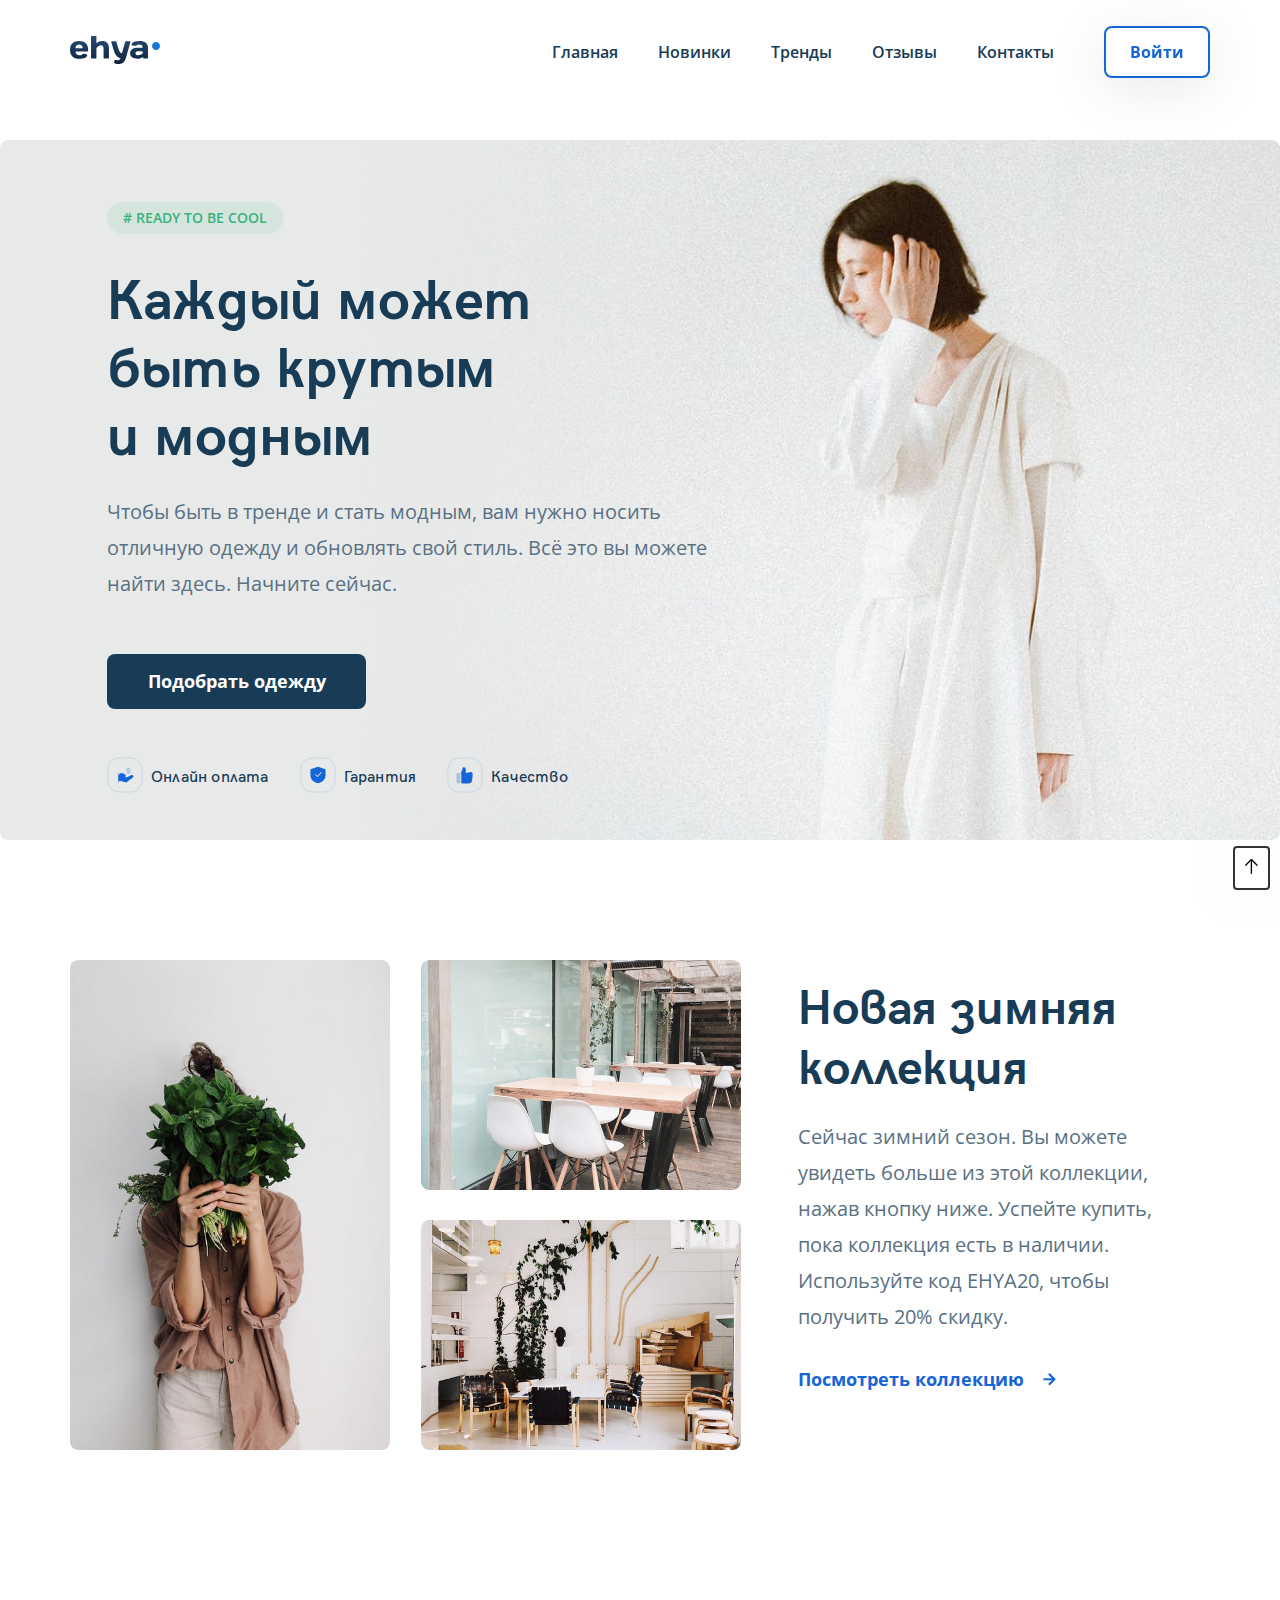
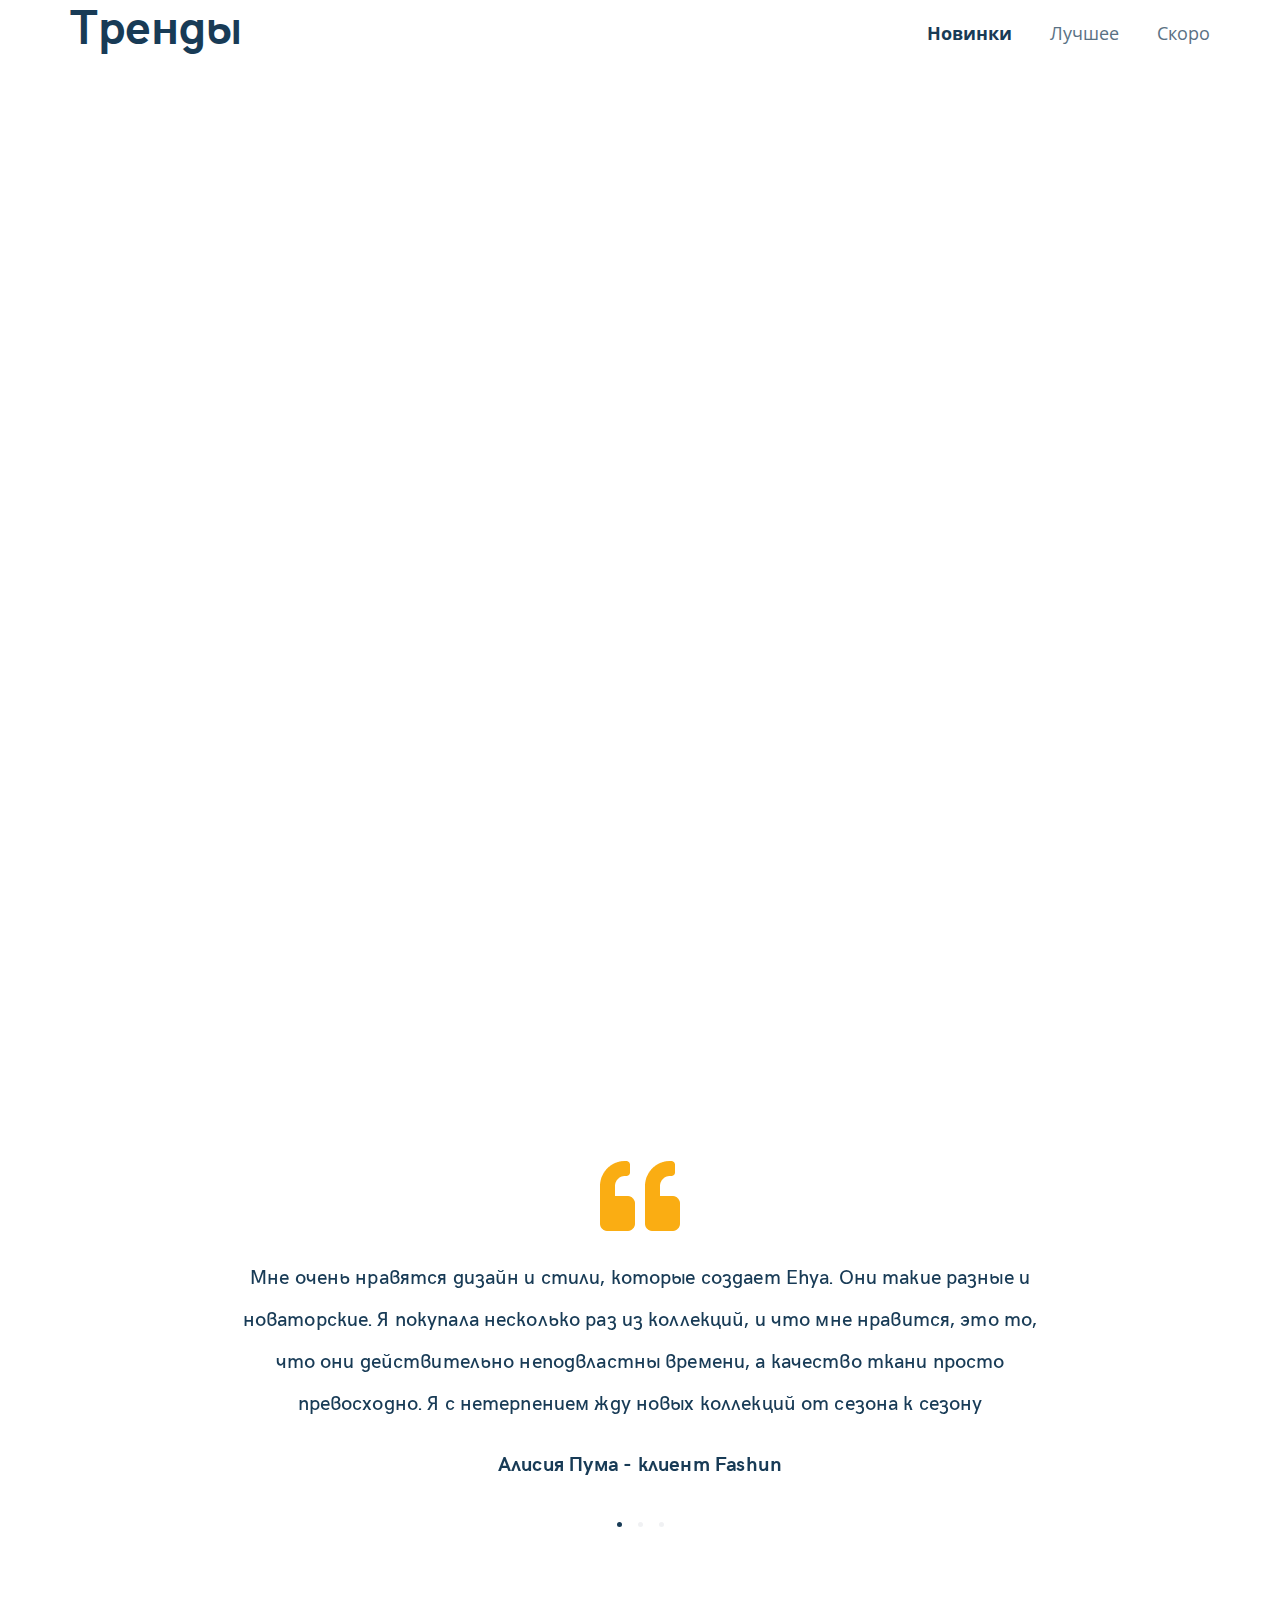
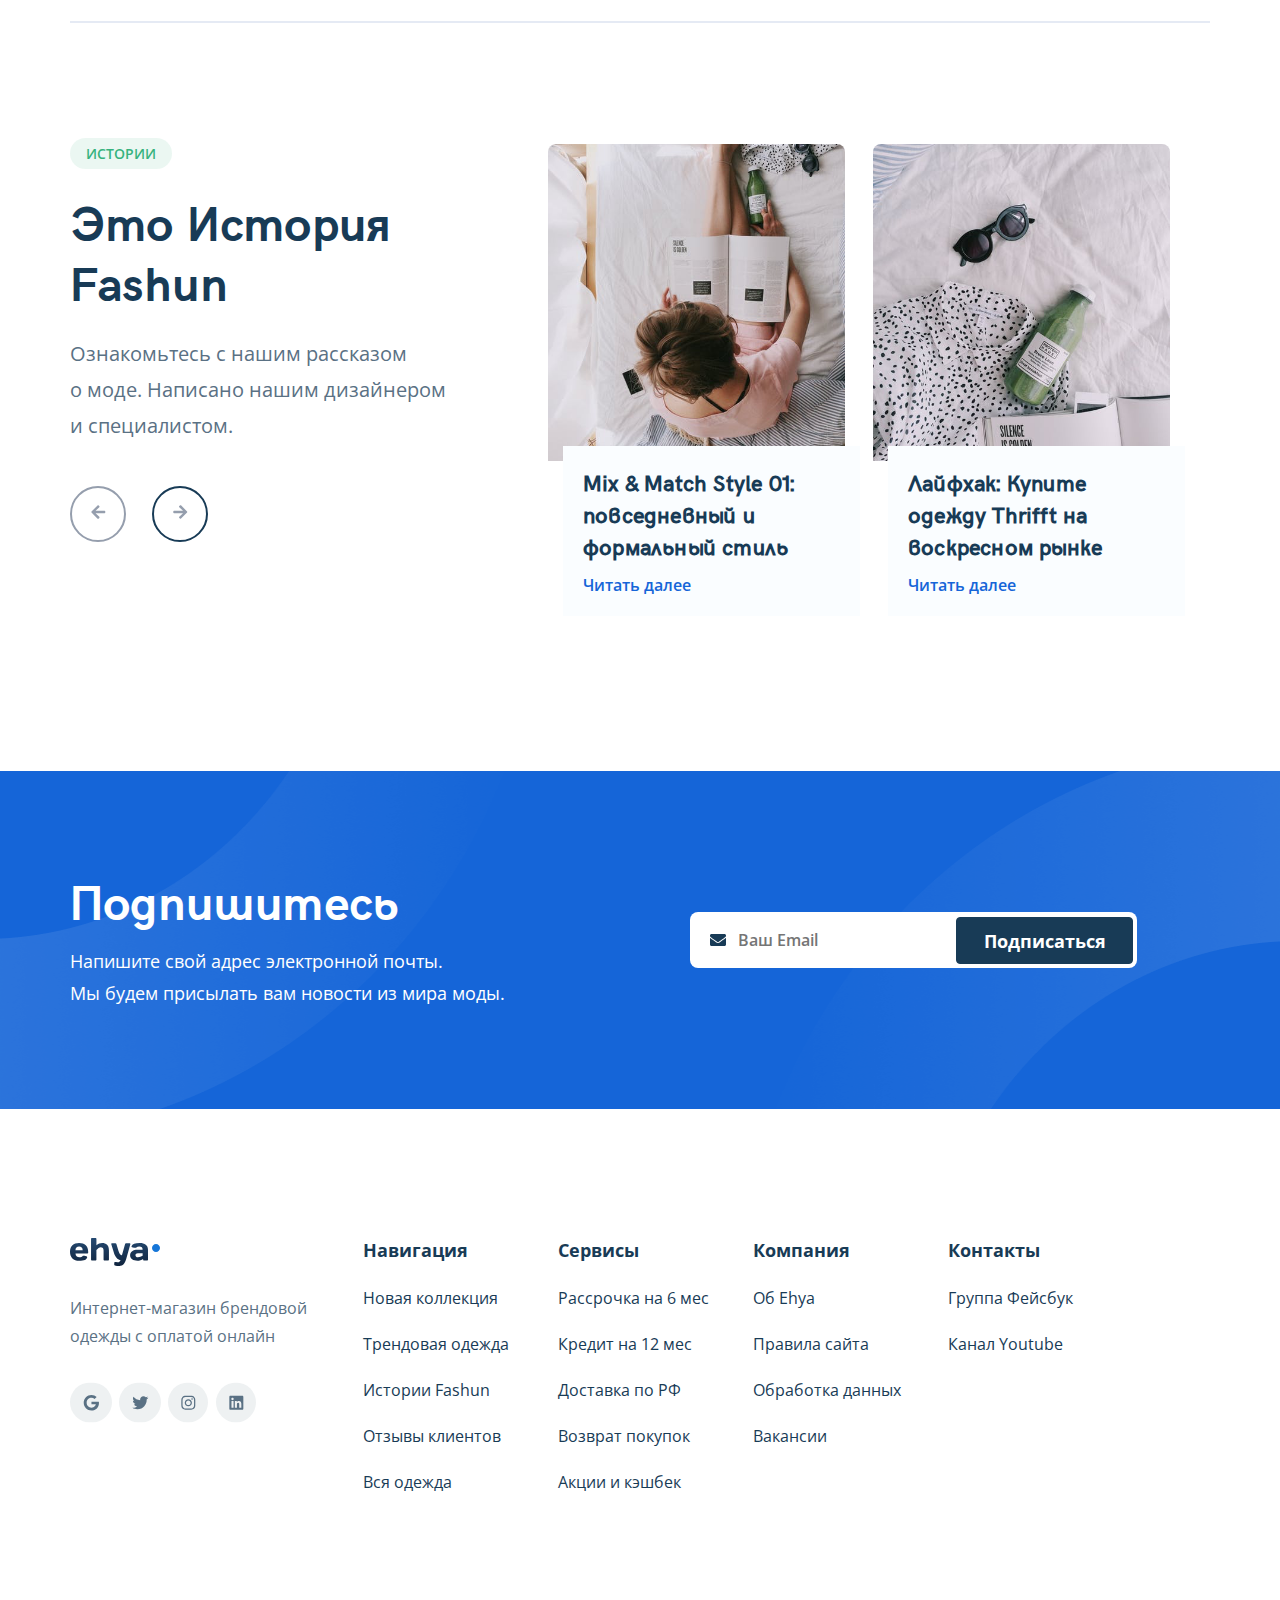
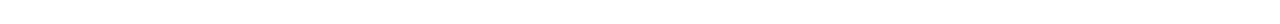
==== commit f6d4c3e9: "fix" ====
--- a/login-success.html
+++ b/login-success.html
@@ -5,7 +5,8 @@
   <meta charset="UTF-8">
   <meta name="viewport" content="width=device-width, initial-scale=1.0">
   <link rel="stylesheet" href="css/font.css" />
-  <link href="https://fonts.googleapis.com/css2?family=Open+Sans:wght@300;400;600;700;800&display=swap" rel="stylesheet">
+  <link href="https://fonts.googleapis.com/css2?family=Open+Sans:wght@300;400;600;700;800&display=swap"
+    rel="stylesheet">
   <link rel="icon" href="favicon.ico" type="image/x-icon">
   <link rel="stylesheet" href="css/swiper-bundle.min.css" />
   <link rel="stylesheet" href="css/animate.min.css" />
@@ -22,10 +23,7 @@
       <div class="navbar-menu__wrapper">
         <!-- Logo -->
         <a href="index.html" class="navbar-menu__logo logo">
-          <img
-            src="sass/blocks/header/img/logo.svg"
-            alt="Image of logo"
-            class="navbar-menu__logo-image" />
+          <img src="sass/blocks/header/img/logo.svg" alt="Image of logo" class="navbar-menu__logo-image" />
         </a>
         <!-- Navigation -->
         <ul class="navbar-menu__list">
@@ -49,7 +47,7 @@
           </li>
           <!-- Login button -->
           <li class="navbar-menu__item">
-            <button data-toggle="modal-login" data-href="#login-modal" class="navbar-menu__button button">Личный кабинет</button>
+            <button data-toggle="modal-login" data-href="#login-modal" class="navbar-menu__button button">Войти</button>
           </li>
           <!-- /.navbar-menu__list -->
         </ul>
@@ -82,28 +80,19 @@
       <ul class="hero__list">
         <li class="hero__item">
           <div class="hero__icon-wrapper">
-            <img
-              src="sass/blocks/hero/img/online.svg"
-              alt="Icon of online payment"
-              class="hero__icon" />
+            <img src="sass/blocks/hero/img/online.svg" alt="Icon of online payment" class="hero__icon" />
           </div>
           <a href="#" class="hero__link">Онлайн оплата</a>
         </li>
         <li class="hero__item">
           <div class="hero__icon-wrapper">
-            <img
-              src="sass/blocks/hero/img/guarantee.svg"
-              alt="Icon of online payment"
-              class="hero__icon" />
+            <img src="sass/blocks/hero/img/guarantee.svg" alt="Icon of online payment" class="hero__icon" />
           </div>
           <a href="#" class="hero__link">Гарантия</a>
         </li>
         <li class="hero__item hero__item--visible">
           <div class="hero__icon-wrapper">
-            <img
-              src="sass/blocks/hero/img/quality.svg"
-              alt="Icon of online payment"
-              class="hero__icon" />
+            <img src="sass/blocks/hero/img/quality.svg" alt="Icon of online payment" class="hero__icon" />
           </div>
           <a href="#" class="hero__link">Качество</a>
         </li>
@@ -111,10 +100,7 @@
       <!-- For 320px - 480px adaptive -->
       <div class="list-item-hidden">
         <div class="list-item-hidden__icon-wrapper">
-          <img
-            src="sass/blocks/hero/img/quality.svg"
-            alt="Icon of online payment"
-            class="list-item-hidden__icon" />
+          <img src="sass/blocks/hero/img/quality.svg" alt="Icon of online payment" class="list-item-hidden__icon" />
         </div>
         <a href="#" class="list-item-hidden__link">Качество</a>
       </div>
@@ -129,25 +115,16 @@
     <div class="container">
       <div class="collection__wrapper">
         <div class="collection__woman">
-          <img
-            src="sass/blocks/collection/img/woman.png"
-            alt="Image of woman with flowers"
-            class="collection__image">
+          <img src="sass/blocks/collection/img/woman.png" alt="Image of woman with flowers" class="collection__image">
         </div>
         <!-- /.collection__woman -->
         <div class="collection__images-wrapper">
           <div class="collection__kitchen">
-            <img
-              src="sass/blocks/collection/img/kitchen.png"
-              alt="Image of kitchen"
-              class="collection__image">
+            <img src="sass/blocks/collection/img/kitchen.png" alt="Image of kitchen" class="collection__image">
           </div>
           <!-- /.collection__kitchen -->
           <div class="collection__room">
-            <img
-              src="sass/blocks/collection/img/room.png"
-              alt="Image of room"
-              class="collection__image">
+            <img src="sass/blocks/collection/img/room.png" alt="Image of room" class="collection__image">
           </div>
           <!-- /.collection__room -->
         </div>
@@ -163,10 +140,7 @@
           <div class="collection__link-wrapper">
             <a href="#" class="collection__link">Посмотреть коллекцию</a>
             <div class="collection__icon-wrapper">
-              <img
-                src="sass/blocks/collection/img/arrow.svg"
-                alt="Icon of arrow"
-                class="collection__icon"/>
+              <img src="sass/blocks/collection/img/arrow.svg" alt="Icon of arrow" class="collection__icon" />
             </div>
           </div>
           <!-- /.collection__link-wrapper -->
@@ -195,7 +169,7 @@
 
       <!-- New Items Tab -->
       <div id="new-items" class="trends__cards-wrapper trends__cards-wrapper--active">
-        <div class="card">
+        <div class="card" data-aos="fade-right" data-aos-delay="20">
           <div style="background-image:url(sass/blocks/trends/img/card-1.png)" class="card__image image-1">
           </div>
           <h3 class="card__title">Minimalist Style</h3>
@@ -203,13 +177,13 @@
             <span class="card__price-tag">$25.7</span>
             <a href="#" class="card__shopping-cart">
               <img src="sass/blocks/trends/img/shopping-cart.svg" alt="Icon of shopping cart"
-              class="card__shopping-cart-image">
-            </a>
-          </div>
-           <!-- /.card__price-->
-        </div>
-        <!-- /.card-->
-        <div class="card">
+                class="card__shopping-cart-image">
+            </a>
+          </div>
+          <!-- /.card__price-->
+        </div>
+        <!-- /.card-->
+        <div class="card" data-aos="fade-right" data-aos-delay="40">
           <div style="background-image:url(sass/blocks/trends/img/card-2.png)" class="card__image image-2">
           </div>
           <h3 class="card__title">Luxury Gown</h3>
@@ -217,13 +191,13 @@
             <span class="card__price-tag">$30.6</span>
             <a href="#" class="card__shopping-cart">
               <img src="sass/blocks/trends/img/shopping-cart.svg" alt="Icon of shopping cart"
-              class="card__shopping-cart-image">
-            </a>
-          </div>
-           <!-- /.card__price-->
-        </div>
-        <!-- /.card-->
-        <div class="card">
+                class="card__shopping-cart-image">
+            </a>
+          </div>
+          <!-- /.card__price-->
+        </div>
+        <!-- /.card-->
+        <div class="card" data-aos="fade-right" data-aos-delay="60">
           <div style="background-image:url(sass/blocks/trends/img/card-3.png)" class="card__image image-3">
           </div>
           <h3 class="card__title">Full Coloristy</h3>
@@ -231,13 +205,13 @@
             <span class="card__price-tag">$25.7</span>
             <a href="#" class="card__shopping-cart">
               <img src="sass/blocks/trends/img/shopping-cart.svg" alt="Icon of shopping cart"
-              class="card__shopping-cart-image">
-            </a>
-          </div>
-           <!-- /.card__price-->
-        </div>
-        <!-- /.card-->
-        <div class="card">
+                class="card__shopping-cart-image">
+            </a>
+          </div>
+          <!-- /.card__price-->
+        </div>
+        <!-- /.card-->
+        <div class="card" data-aos="fade-right" data-aos-delay="80">
           <div style="background-image:url(sass/blocks/trends/img/card-4.png)" class="card__image image-4">
           </div>
           <h3 class="card__title">Pinky Winky</h3>
@@ -245,13 +219,13 @@
             <span class="card__price-tag">$109</span>
             <a href="#" class="card__shopping-cart">
               <img src="sass/blocks/trends/img/shopping-cart.svg" alt="Icon of shopping cart"
-              class="card__shopping-cart-image">
-            </a>
-          </div>
-           <!-- /.card__price-->
-        </div>
-        <!-- /.card-->
-        <div class="card">
+                class="card__shopping-cart-image">
+            </a>
+          </div>
+          <!-- /.card__price-->
+        </div>
+        <!-- /.card-->
+        <div class="card" data-aos="fade-right" data-aos-delay="100">
           <div style="background-image:url(sass/blocks/trends/img/card-5.png)" class="card__image image-5">
           </div>
           <h3 class="card__title">Holiday Vibes</h3>
@@ -259,13 +233,13 @@
             <span class="card__price-tag">$51.2</span>
             <a href="#" class="card__shopping-cart">
               <img src="sass/blocks/trends/img/shopping-cart.svg" alt="Icon of shopping cart"
-              class="card__shopping-cart-image">
-            </a>
-          </div>
-           <!-- /.card__price-->
-        </div>
-        <!-- /.card-->
-        <div class="card">
+                class="card__shopping-cart-image">
+            </a>
+          </div>
+          <!-- /.card__price-->
+        </div>
+        <!-- /.card-->
+        <div class="card" data-aos="fade-right" data-aos-delay="120">
           <div style="background-image:url(sass/blocks/trends/img/card-6.png)" class="card__image image-6">
           </div>
           <h3 class="card__title">Swaggie Shaggy</h3>
@@ -273,13 +247,13 @@
             <span class="card__price-tag">$81.3</span>
             <a href="#" class="card__shopping-cart">
               <img src="sass/blocks/trends/img/shopping-cart.svg" alt="Icon of shopping cart"
-              class="card__shopping-cart-image">
-            </a>
-          </div>
-           <!-- /.card__price-->
-        </div>
-        <!-- /.card-->
-        <div class="card">
+                class="card__shopping-cart-image">
+            </a>
+          </div>
+          <!-- /.card__price-->
+        </div>
+        <!-- /.card-->
+        <div class="card" data-aos="fade-right" data-aos-delay="140">
           <div style="background-image:url(sass/blocks/trends/img/card-7.png)" class="card__image image-7">
           </div>
           <h3 class="card__title">Red Formal</h3>
@@ -287,13 +261,13 @@
             <span class="card__price-tag">$66.8</span>
             <a href="#" class="card__shopping-cart">
               <img src="sass/blocks/trends/img/shopping-cart.svg" alt="Icon of shopping cart"
-              class="card__shopping-cart-image">
-            </a>
-          </div>
-           <!-- /.card__price-->
-        </div>
-        <!-- /.card-->
-        <div class="card see-more">
+                class="card__shopping-cart-image">
+            </a>
+          </div>
+          <!-- /.card__price-->
+        </div>
+        <!-- /.card-->
+        <div class="card see-more" data-aos="fade-right" data-aos-delay="160">
           <div class="see-more__container">
             <a href="#" class="see-more__link">
               <div class="see-more__content-wrapper">
@@ -309,8 +283,8 @@
       <!-- /.trends__cards-wrapper -->
 
       <!-- Best Items Tab -->
-      <div id="best" class="trends__cards-wrapper">
-        <div class="card">
+      <div id="best" class="trends__cards-wrapper" >
+        <div class="card" data-aos="fade-right" data-aos-delay="20">
           <div style="background-image:url(sass/blocks/trends/img/card-4.png)" class="card__image image-4">
           </div>
           <h3 class="card__title">Pinky Winky</h3>
@@ -318,13 +292,13 @@
             <span class="card__price-tag">$109</span>
             <a href="#" class="card__shopping-cart">
               <img src="sass/blocks/trends/img/shopping-cart.svg" alt="Icon of shopping cart"
-              class="card__shopping-cart-image">
-            </a>
-          </div>
-           <!-- /.card__price-->
-        </div>
-        <!-- /.card-->
-        <div class="card">
+                class="card__shopping-cart-image">
+            </a>
+          </div>
+          <!-- /.card__price-->
+        </div>
+        <!-- /.card-->
+        <div class="card" data-aos="fade-right" data-aos-delay="40">
           <div style="background-image:url(sass/blocks/trends/img/card-5.png)" class="card__image image-5">
           </div>
           <h3 class="card__title">Holiday Vibes</h3>
@@ -332,13 +306,13 @@
             <span class="card__price-tag">$51.2</span>
             <a href="#" class="card__shopping-cart">
               <img src="sass/blocks/trends/img/shopping-cart.svg" alt="Icon of shopping cart"
-              class="card__shopping-cart-image">
-            </a>
-          </div>
-           <!-- /.card__price-->
-        </div>
-        <!-- /.card-->
-        <div class="card">
+                class="card__shopping-cart-image">
+            </a>
+          </div>
+          <!-- /.card__price-->
+        </div>
+        <!-- /.card-->
+        <div class="card" data-aos="fade-right" data-aos-delay="60">
           <div style="background-image:url(sass/blocks/trends/img/card-6.png)" class="card__image image-6">
           </div>
           <h3 class="card__title">Swaggie Shaggy</h3>
@@ -346,13 +320,13 @@
             <span class="card__price-tag">$81.3</span>
             <a href="#" class="card__shopping-cart">
               <img src="sass/blocks/trends/img/shopping-cart.svg" alt="Icon of shopping cart"
-              class="card__shopping-cart-image">
-            </a>
-          </div>
-           <!-- /.card__price-->
-        </div>
-        <!-- /.card-->
-        <div class="card">
+                class="card__shopping-cart-image">
+            </a>
+          </div>
+          <!-- /.card__price-->
+        </div>
+        <!-- /.card-->
+        <div class="card" data-aos="fade-right" data-aos-delay="80">
           <div style="background-image:url(sass/blocks/trends/img/card-1.png)" class="card__image image-1">
           </div>
           <h3 class="card__title">Minimalist Style</h3>
@@ -360,13 +334,13 @@
             <span class="card__price-tag">$25.7</span>
             <a href="#" class="card__shopping-cart">
               <img src="sass/blocks/trends/img/shopping-cart.svg" alt="Icon of shopping cart"
-              class="card__shopping-cart-image">
-            </a>
-          </div>
-          <!-- /.card__price-->
-        </div>
-        <!-- /.card-->
-        <div class="card">
+                class="card__shopping-cart-image">
+            </a>
+          </div>
+          <!-- /.card__price-->
+        </div>
+        <!-- /.card-->
+        <div class="card" data-aos="fade-right" data-aos-delay="100">
           <div style="background-image:url(sass/blocks/trends/img/card-2.png)" class="card__image image-2">
           </div>
           <h3 class="card__title">Luxury Gown</h3>
@@ -374,13 +348,13 @@
             <span class="card__price-tag">$30.6</span>
             <a href="#" class="card__shopping-cart">
               <img src="sass/blocks/trends/img/shopping-cart.svg" alt="Icon of shopping cart"
-              class="card__shopping-cart-image">
-            </a>
-          </div>
-           <!-- /.card__price-->
-        </div>
-        <!-- /.card-->
-        <div class="card">
+                class="card__shopping-cart-image">
+            </a>
+          </div>
+          <!-- /.card__price-->
+        </div>
+        <!-- /.card-->
+        <div class="card" data-aos="fade-right" data-aos-delay="120">
           <div style="background-image:url(sass/blocks/trends/img/card-3.png)" class="card__image image-3">
           </div>
           <h3 class="card__title">Full Coloristy</h3>
@@ -388,13 +362,13 @@
             <span class="card__price-tag">$25.7</span>
             <a href="#" class="card__shopping-cart">
               <img src="sass/blocks/trends/img/shopping-cart.svg" alt="Icon of shopping cart"
-              class="card__shopping-cart-image">
-            </a>
-          </div>
-           <!-- /.card__price-->
-        </div>
-        <!-- /.card-->
-        <div class="card">
+                class="card__shopping-cart-image">
+            </a>
+          </div>
+          <!-- /.card__price-->
+        </div>
+        <!-- /.card-->
+        <div class="card" data-aos="fade-right" data-aos-delay="140">
           <div style="background-image:url(sass/blocks/trends/img/card-7.png)" class="card__image image-7">
           </div>
           <h3 class="card__title">Red Formal</h3>
@@ -402,13 +376,13 @@
             <span class="card__price-tag">$66.8</span>
             <a href="#" class="card__shopping-cart">
               <img src="sass/blocks/trends/img/shopping-cart.svg" alt="Icon of shopping cart"
-              class="card__shopping-cart-image">
-            </a>
-          </div>
-           <!-- /.card__price-->
-        </div>
-        <!-- /.card-->
-        <div class="card see-more">
+                class="card__shopping-cart-image">
+            </a>
+          </div>
+          <!-- /.card__price-->
+        </div>
+        <!-- /.card-->
+        <div class="card see-more" data-aos="fade-right" data-aos-delay="160">
           <div class="see-more__container">
             <a href="#" class="see-more__link">
               <div class="see-more__content-wrapper">
@@ -425,7 +399,7 @@
 
       <!-- Soon Items Tab -->
       <div id="soon" class="trends__cards-wrapper">
-        <div class="card">
+        <div class="card" data-aos="fade-right" data-aos-delay="20">
           <div style="background-image:url(sass/blocks/trends/img/card-2.png)" class="card__image image-2">
           </div>
           <h3 class="card__title">Luxury Gown</h3>
@@ -433,13 +407,13 @@
             <span class="card__price-tag">$30.6</span>
             <a href="#" class="card__shopping-cart">
               <img src="sass/blocks/trends/img/shopping-cart.svg" alt="Icon of shopping cart"
-              class="card__shopping-cart-image">
-            </a>
-          </div>
-           <!-- /.card__price-->
-        </div>
-        <!-- /.card-->
-        <div class="card">
+                class="card__shopping-cart-image">
+            </a>
+          </div>
+          <!-- /.card__price-->
+        </div>
+        <!-- /.card-->
+        <div class="card" data-aos="fade-right" data-aos-delay="40">
           <div style="background-image:url(sass/blocks/trends/img/card-1.png)" class="card__image image-1">
           </div>
           <h3 class="card__title">Minimalist Style</h3>
@@ -447,13 +421,13 @@
             <span class="card__price-tag">$25.7</span>
             <a href="#" class="card__shopping-cart">
               <img src="sass/blocks/trends/img/shopping-cart.svg" alt="Icon of shopping cart"
-              class="card__shopping-cart-image">
-            </a>
-          </div>
-           <!-- /.card__price-->
-        </div>
-        <!-- /.card-->
-        <div class="card">
+                class="card__shopping-cart-image">
+            </a>
+          </div>
+          <!-- /.card__price-->
+        </div>
+        <!-- /.card-->
+        <div class="card" data-aos="fade-right" data-aos-delay="60">
           <div style="background-image:url(sass/blocks/trends/img/card-4.png)" class="card__image image-4">
           </div>
           <h3 class="card__title">Pinky Winky</h3>
@@ -461,13 +435,13 @@
             <span class="card__price-tag">$109</span>
             <a href="#" class="card__shopping-cart">
               <img src="sass/blocks/trends/img/shopping-cart.svg" alt="Icon of shopping cart"
-              class="card__shopping-cart-image">
-            </a>
-          </div>
-           <!-- /.card__price-->
-        </div>
-        <!-- /.card-->
-        <div class="card">
+                class="card__shopping-cart-image">
+            </a>
+          </div>
+          <!-- /.card__price-->
+        </div>
+        <!-- /.card-->
+        <div class="card" data-aos="fade-right" data-aos-delay="80">
           <div style="background-image:url(sass/blocks/trends/img/card-3.png)" class="card__image image-3">
           </div>
           <h3 class="card__title">Full Coloristy</h3>
@@ -475,13 +449,13 @@
             <span class="card__price-tag">$25.7</span>
             <a href="#" class="card__shopping-cart">
               <img src="sass/blocks/trends/img/shopping-cart.svg" alt="Icon of shopping cart"
-              class="card__shopping-cart-image">
-            </a>
-          </div>
-           <!-- /.card__price-->
-        </div>
-        <!-- /.card-->
-        <div class="card">
+                class="card__shopping-cart-image">
+            </a>
+          </div>
+          <!-- /.card__price-->
+        </div>
+        <!-- /.card-->
+        <div class="card" data-aos="fade-right" data-aos-delay="100">
           <div style="background-image:url(sass/blocks/trends/img/card-5.png)" class="card__image image-5">
           </div>
           <h3 class="card__title">Holiday Vibes</h3>
@@ -489,13 +463,13 @@
             <span class="card__price-tag">$51.2</span>
             <a href="#" class="card__shopping-cart">
               <img src="sass/blocks/trends/img/shopping-cart.svg" alt="Icon of shopping cart"
-              class="card__shopping-cart-image">
-            </a>
-          </div>
-           <!-- /.card__price-->
-        </div>
-        <!-- /.card-->
-        <div class="card">
+                class="card__shopping-cart-image">
+            </a>
+          </div>
+          <!-- /.card__price-->
+        </div>
+        <!-- /.card-->
+        <div class="card" data-aos="fade-right" data-aos-delay="120">
           <div style="background-image:url(sass/blocks/trends/img/card-7.png)" class="card__image image-7">
           </div>
           <h3 class="card__title">Red Formal</h3>
@@ -503,12 +477,12 @@
             <span class="card__price-tag">$66.8</span>
             <a href="#" class="card__shopping-cart">
               <img src="sass/blocks/trends/img/shopping-cart.svg" alt="Icon of shopping cart"
-              class="card__shopping-cart-image">
-            </a>
-          </div>
-           <!-- /.card__price-->
-        </div>
-        <div class="card">
+                class="card__shopping-cart-image">
+            </a>
+          </div>
+          <!-- /.card__price-->
+        </div>
+        <div class="card" data-aos="fade-right" data-aos-delay="140">
           <div style="background-image:url(sass/blocks/trends/img/card-6.png)" class="card__image image-6">
           </div>
           <h3 class="card__title">Swaggie Shaggy</h3>
@@ -516,13 +490,13 @@
             <span class="card__price-tag">$81.3</span>
             <a href="#" class="card__shopping-cart">
               <img src="sass/blocks/trends/img/shopping-cart.svg" alt="Icon of shopping cart"
-              class="card__shopping-cart-image">
-            </a>
-          </div>
-           <!-- /.card__price-->
-        </div>
-        <!-- /.card-->
-        <div class="card see-more">
+                class="card__shopping-cart-image">
+            </a>
+          </div>
+          <!-- /.card__price-->
+        </div>
+        <!-- /.card-->
+        <div class="card see-more" data-aos="fade-right" data-aos-delay="160">
           <div class="see-more__container">
             <a href="#" class="see-more__link">
               <div class="see-more__content-wrapper">
@@ -542,12 +516,12 @@
   <!-- /.trends -->
 
   <!-- Reviews section -->
-  <section id="reviews" class="reviews">
+  <div id="reviews" class="reviews">
     <div class="swiper-container reviews-slider">
       <div class="swiper-wrapper">
         <div class="swiper-slide">
           <div class="reviews-slider__item">
-            <img src="sass/blocks/reviews/img/quote-left.png" alt="Image of quotes" class="reviews-slider__image"/>
+            <img src="sass/blocks/reviews/img/quote-left.png" alt="Image of quotes" class="reviews-slider__image" />
             <p class="reviews-slider__text-review">
               Мне очень нравятся дизайн и стили, которые создает Ehya.
               Они такие разные и новаторские. Я покупала несколько раз из коллекций,
@@ -564,7 +538,7 @@
         <!-- /.swiper-slide -->
         <div class="swiper-slide">
           <div class="reviews-slider__item">
-            <img src="sass/blocks/reviews/img/quote-left.png" alt="Image of quotes" class="reviews-slider__image"/>
+            <img src="sass/blocks/reviews/img/quote-left.png" alt="Image of quotes" class="reviews-slider__image" />
             <p class="reviews-slider__text-review">
               Первый раз познакомилась с Ehya в 2018 году,
               с тех пор стала постоянной клиенткой этого магазина.
@@ -583,7 +557,7 @@
         <!-- /.swiper-slide -->
         <div class="swiper-slide">
           <div class="reviews-slider__item">
-            <img src="sass/blocks/reviews/img/quote-left.png" alt="Image of quotes" class="reviews-slider__image"/>
+            <img src="sass/blocks/reviews/img/quote-left.png" alt="Image of quotes" class="reviews-slider__image" />
             <p class="reviews-slider__text-review">
               Я и мама очень любим этот Ehya. Нравится все, атмосфера магазина,
               продавцы-консультанты. Всегда очень приятное обслуживание.
@@ -606,7 +580,7 @@
     </div>
     <!-- /.swiper-container -->
     <div class="horizontal-divider"></div>
-  </section>
+  </div>
   <!-- /.reviews -->
 
   <!-- Stories section -->
@@ -625,9 +599,10 @@
           </button>
           <!-- /.prev-button -->
           <button data-target="#next" class="stories__button stories__button--next stories__button--active">
-            <img id="next" src="sass/blocks/stories/img/arrow-next.svg" alt="Icon of arrow" class="img-svg img-svg--active">
+            <img id="next" src="sass/blocks/stories/img/arrow-next.svg" alt="Icon of arrow"
+              class="img-svg img-svg--active">
           </button>
-            <!-- /.prev-button -->
+          <!-- /.prev-button -->
         </div>
         <!-- /.stories__text -->
         <div class="swiper-container stories-slider">
@@ -687,7 +662,7 @@
   </section>
   <!-- /.stories -->
 
-    <!-- Newsletter Block -->
+  <!-- Newsletter Block -->
   <section id="newsletter" class="newsletter">
     <div class="container">
       <div class="newsletter__wrapper">
@@ -704,10 +679,10 @@
         <form action="subscribe.php" method="POST" class="form newsletter__subscribe subscribe">
           <img src="sass/blocks/newsletter/img/mail.svg" alt="Icon of mail" class="subscribe__mail-image">
           <div class="subscribe__input-wrapper">
-            <input type="email" class="subscribe__input" placeholder="Ваш Email" name="email"/>
+            <input type="email" class="subscribe__input" placeholder="Ваш Email" name="email" />
           </div>
           <!-- /.subscribe__input-wrapper -->
-            <button class="subscribe__button button">Подписаться</button>
+          <button class="subscribe__button button">Подписаться</button>
           <!-- <button class="subscribe__button button">Подписаться</button> -->
         </form>
       </div>
@@ -717,7 +692,7 @@
   </section>
   <!-- /.newsletter -->
 
- <!-- Footer-->
+  <!-- Footer-->
   <footer id="footer" class="footer">
     <div class="container">
       <div class="footer__wrapper">
@@ -737,16 +712,20 @@
           <div class="footer__social-network">
             <div class="footer__social-links">
               <a href="https://www.google.com/" rel="nofollow noopener" target="_blank" class="footer__link-image">
-                <img src="sass/blocks/footer/img/google.svg" alt="Icon of Google" class="img-svg footer__social-image"/>
+                <img src="sass/blocks/footer/img/google.svg" alt="Icon of Google"
+                  class="img-svg footer__social-image" />
               </a>
               <a href="https://twitter.com/" rel="nofollow noopener" target="_blank" class="footer__link-image">
-                <img src="sass/blocks/footer/img/twitter.svg" alt="Icon of Twitter" class="img-svg footer__social-image"/>
+                <img src="sass/blocks/footer/img/twitter.svg" alt="Icon of Twitter"
+                  class="img-svg footer__social-image" />
               </a>
               <a href="https://www.instagram.com/" rel="nofollow noopener" target="_blank" class="footer__link-image">
-                <img src="sass/blocks/footer/img/instagram.svg" alt="Icon of Instagram" class="img-svg footer__social-image"/>
+                <img src="sass/blocks/footer/img/instagram.svg" alt="Icon of Instagram"
+                  class="img-svg footer__social-image" />
               </a>
               <a href="https://www.linkedin.com/" rel="nofollow noopener" target="_blank" class="footer__link-image">
-                <img src="sass/blocks/footer/img/linkedin.svg" alt="Icon of LinkedIn" class="img-svg footer__social-image"/>
+                <img src="sass/blocks/footer/img/linkedin.svg" alt="Icon of LinkedIn"
+                  class="img-svg footer__social-image" />
               </a>
             </div>
             <!-- /.footer__social-links -->
@@ -885,7 +864,7 @@
         <h3 class="modal-login__title">Войти в личный кабинет</h3>
         <form action="login.php" method="POST" class="form modal-login__form">
           <input type="email" class="modal-login__input" placeholder="E-mail*" name="email" />
-          <input type="password" class="modal-login__input" placeholder="Пароль*" name="password"/>
+          <input type="password" class="modal-login__input" placeholder="Пароль*" name="password" />
           <button class="modal-login__button">Войти</button>
           <span class="modal-login__info">* Обязательные поля</span>
         </form>
--- a/css/style.css
+++ b/css/style.css
@@ -1 +1 @@
-*{box-sizing:border-box;font-feature-settings:"locl" 0}.container{max-width:1140px;margin:auto}img{max-width:100%}p{margin:0}h1,h2,h3{margin:0}.navbar-menu,.hero,.collection,.modal,.modal-login{font-family:Open Sans, sans-serif}.invalid{font-family:Open Sans, sans-serif;font-size:11px;font-weight:bold;color:#fff}.navbar-menu{background-color:#fff}.navbar-menu__wrapper{padding:26px 0;display:flex;align-items:center;justify-content:space-between}.navbar-menu__logo{margin-right:auto}.navbar-menu__list{margin:0;padding:0;display:flex;align-items:center;justify-content:space-between;list-style-type:none}.navbar-menu__item+.navbar-menu__item{margin-left:40px}.navbar-menu__close-dropdown{display:none}.navbar-menu__link{font-style:normal;font-weight:600;font-size:16px;line-height:22px;text-align:center;color:#183B56;text-decoration:none}.navbar-menu__button{margin-left:10px;padding:13px 24px;min-width:101px;min-height:48px;font-style:normal;font-weight:bold;font-size:16px;line-height:22px;border-radius:8px;cursor:pointer;border:2px solid #1565D8;color:#1565D8;background-color:#fff;filter:drop-shadow(0px 10px 25px rgba(21,37,72,0.1))}.navbar-menu__mobile-button{display:none}.hero{position:relative;margin:auto;margin-top:36px;padding:62px 0 46px 107px;max-width:1280px;min-height:700px;border-radius:8px;overflow:hidden;background-image:url("../sass/blocks/hero/img/hero.jpg");background-repeat:no-repeat;background-size:cover;background-position:center}.hero__image{display:none}.hero__wrapper{display:flex;flex-direction:column;align-items:flex-start}.hero__tag{padding:6px 16px;font-style:normal;font-weight:600;font-size:14px;line-height:20px;text-align:center;text-decoration:none;text-transform:uppercase;background:rgba(54,179,126,0.1);border-radius:2000px;color:#36B37E}.hero__title{max-width:460px;font-family:"HK Grotesk Bold", sans-serif;font-size:56px;line-height:68px;letter-spacing:0.2px;color:#183B56}.hero__tag+.hero__title{margin-top:28px}.hero__description{max-width:652px;text-align:left;font-style:normal;font-weight:normal;font-size:20px;line-height:36px;color:#5A7184}.hero__title+.hero__description{margin-top:28px}.hero__button{margin-top:52px;padding:15px 40px;min-width:259px;min-height:55px;font-style:normal;font-weight:bold;font-size:18px;line-height:25px;cursor:pointer;border:none;color:#fff;background-color:#183B56;border-radius:8px}.hero__list{margin:0;margin-top:48px;padding:0;display:flex;max-width:464px;align-items:center;flex-wrap:wrap;list-style-type:none}.hero__item{display:flex;cursor:pointer}.hero__item+.hero__item{margin-left:31px}.hero__icon-wrapper{width:36px;height:36px}.hero__link{margin-top:8px;font-family:"HK Grotesk Medium", sans-serif;font-size:16px;line-height:20px;letter-spacing:0.2px;color:#183B56;text-decoration:none}.hero__icon-wrapper+.hero__link{margin-left:8px}.list-item-hidden{display:none}.list-item-hidden__icon-wrapper{width:24px;height:24px}.list-item-hidden__link{margin-top:2px;margin-left:8px;font-family:"HK Grotesk Medium", sans-serif;font-size:16px;line-height:20px;letter-spacing:0.2px;color:#183B56;text-decoration:none}.collection{margin-top:120px}.collection__wrapper{display:flex;align-items:center;justify-content:space-between}.collection__woman{position:relative;margin-right:30px;width:320px;height:490px;border-radius:8px;overflow:hidden}.collection__images-wrapper{margin-right:57px;display:flex;flex-direction:column;align-items:center}.collection__kitchen{position:relative;width:320px;height:230px;border-radius:8px;overflow:hidden}.collection__room{position:relative;width:320px;height:230px;border-radius:8px;overflow:hidden}.collection__kitchen+.collection__room{margin-top:30px}.collection__image{position:absolute;top:0;bottom:0;left:0;right:0;width:100%;height:100%;border-radius:inherit;object-fit:cover}.collection__title{margin-top:10px;max-width:412px;font-family:"HK Grotesk Bold", sans-serif;font-size:48px;line-height:60px;letter-spacing:0.2px;color:#183B56}.collection__description{margin-top:24px;max-width:392px;font-style:normal;font-weight:normal;font-size:20px;line-height:36px;color:#5A7184}.collection__link-wrapper{margin-top:32px;margin-bottom:54px;display:flex;flex-direction:row;cursor:pointer}.collection__link{font-style:normal;font-weight:bold;font-size:18px;line-height:25px;text-decoration:none;color:#1565D8}.collection__icon-wrapper{margin:4.5px 0 4.5px 19px;width:13px;height:16px}#twentyper{display:none}.trends{margin-top:145px}.trends__menu{display:flex;align-items:center;justify-content:space-between}.trends__title{font-family:"HK Grotesk Bold", sans-serif;font-size:48px;line-height:60px;letter-spacing:0.2px;color:#183B56}.trends__tabs{margin:0;margin-top:17.5px;padding:0;display:flex;align-items:center;justify-content:space-between;list-style-type:none}.trends__tabs-item{font-family:Open Sans, sans-serif;font-style:normal;font-weight:normal;font-size:18px;line-height:25px;cursor:pointer;color:#5A7184}.trends__tabs-item--active{font-family:Open Sans, sans-serif;font-style:normal;font-weight:bold;font-size:18px;line-height:25px;text-decoration:none;cursor:pointer;color:#183B56}.trends__tabs-item+.trends__tabs-item{margin-left:38px}.trends__cards-wrapper{display:none}.trends__cards-wrapper--active{margin-top:17px;display:flex;flex-wrap:wrap;align-items:center;justify-content:space-between}.card{margin-top:31px;width:260px;height:441px;overflow:hidden;cursor:pointer}.card__image{width:100%;height:350px;border-radius:8px;overflow:hidden;background-repeat:no-repeat;background-size:cover;background-position:center}.card__title{margin-top:20px;margin-left:10px;font-family:"HK Grotesk Bold", sans-serif;font-size:24px;line-height:32px;letter-spacing:0.2px;color:#183B56}.card__price{margin-top:3px;display:flex;align-items:center;justify-content:space-between}.card__price-tag{margin-left:10px;font-family:Open Sans, sans-serif;font-style:normal;font-weight:normal;font-size:20px;line-height:36px;color:#5A7184}.card__shopping-cart{margin-right:10px}.image-1{background-size:cover}.image-2{background-size:auto 220%;background-position-x:45%;background-position-y:10%}.image-3{background-size:auto 160%;background-position-x:45%;background-position-y:20%}.image-4{background-size:auto 150%;background-position-x:45%;background-position-y:65%}.image-5{background-size:auto 130%;background-position-x:45%;background-position-y:25%}.image-6{background-size:auto 250%;background-position-x:45%;background-position-y:8%}.image-7{background-size:auto 200%;background-position-x:50%;background-position-y:1%}.see-more{position:relative;display:flex;align-items:center}.see-more__container{position:absolute;display:flex;padding-left:22px;padding-right:22px;align-items:center;height:350px;top:0;left:0;right:0;border-radius:8px;background-color:#1565D8}.see-more__link{align-self:center;text-decoration:none}.see-more__content-wrapper{display:flex;flex-direction:column;align-items:center}.see-more__text{margin-top:25px;font-family:"HK Grotesk Bold", sans-serif;font-size:24px;line-height:32px;text-align:center;letter-spacing:0.2px;color:#fff}.reviews{margin-top:145px}.reviews-slider__item{margin:auto;display:flex;max-width:800px;flex-direction:column;align-items:center}.reviews-slider__text-review{margin-top:24px;font-family:"HK Grotesk Medium", sans-serif;font-style:normal;font-weight:normal;font-size:20px;line-height:42px;text-align:center;letter-spacing:0.133333px;color:#183B56}.reviews-slider__reviewer{margin-top:28px;margin-bottom:48px;font-family:"HK Grotesk Bold", sans-serif;font-size:20px;line-height:24px;text-align:center;letter-spacing:0.2px;color:#183B56}.horizontal-divider{margin-top:80px;margin-right:auto;margin-left:auto;text-align:center;width:1140px;height:1px;border:1px solid #E5EAF4}.swiper-pagination-bullets{position:relative;displey:block;margin:0}.swiper-pagination-bullet{margin:0 8px !important;width:5px;height:5px;border-radius:2.5px;background-color:#B3BAC5}.swiper-pagination-bullet-active{background-color:#183B56}.stories{padding-top:121px}.stories__wrapper{display:flex}.stories__text{position:relative;margin-right:96px}.stories__tag{position:relative;padding:6px 16px;font-family:Open Sans, sans-serif;font-style:normal;font-weight:600;font-size:14px;line-height:20px;text-align:center;text-decoration:none;text-transform:uppercase;background:rgba(54,179,126,0.1);border-radius:2000px;color:#36B37E}.stories__title{margin-top:28px;max-width:337px;font-family:"HK Grotesk Bold", sans-serif;font-size:48px;line-height:60px;letter-spacing:0.2px;color:#183B56}.stories__description{margin-top:24px;max-width:382px;text-align:left;font-family:Open Sans, sans-serif;font-style:normal;font-weight:normal;font-size:20px;line-height:36px;color:#5A7184}.stories__button{position:relative;margin-top:42px;width:56px;height:56px;cursor:pointer;border:2px solid #959EAD;border-radius:2000px;background-repeat:no-repeat;background-position:center;background-color:transparent}.stories__button--active{border:2px solid #183B56}.stories__button--prev{margin-right:22px}.stories-slider{max-width:662px}.stories-slider__item+.stories-slider__item{margin-left:108px}.story{display:flex;width:622px}.story__item{width:322px;cursor:pointer}.story__item+.story__item{margin-left:28px}.story__image{max-width:312px;height:317px;overflow:hidden;cursor:pointer;border-radius:8px 8px 0px 0px;background-repeat:no-repeat;background-size:cover;background-position:center}.story__text{max-width:312px;padding:20px;transform:translate(15px, -15px);background:#FAFDFF;box-shadow:0px 4px 4px rgba(0,0,0,0.25)}.story__title{margin-bottom:12px;max-width:260px;font-family:"HK Grotesk Medium", sans-serif;font-size:22px;line-height:32px;letter-spacing:0.2px;color:#183B56}.story__link{font-family:Open Sans, sans-serif;font-style:normal;font-weight:600;font-size:16px;line-height:22px;text-decoration:none;color:#1565D8}.newsletter{position:relative;margin-top:140px;padding:100px 0 100px 0;background-repeat:no-repeat;background-size:cover;background-position:center;background-color:#1565D8}.newsletter::before{position:absolute;top:0;right:0;bottom:0;content:'';width:547px;height:338px;background-size:547px 338px;background-image:url(../sass/blocks/newsletter/img/test.png);transform:rotate(180deg)}.newsletter::after{position:absolute;top:0;left:0;bottom:0;content:'';width:547px;height:338px;background-size:547px 338px;background-image:url(../sass/blocks/newsletter/img/test.png)}.newsletter__wrapper{display:flex;margin:auto;align-items:center;justify-content:space-between}.newsletter__title{font-family:"HK Grotesk Bold", sans-serif;font-style:normal;font-weight:bold;font-size:48px;line-height:60px;letter-spacing:0.2px;color:#fff}.newsletter__strong{margin-top:14px;max-width:436px;font-family:Open Sans, sans-serif;font-style:normal;font-weight:normal;font-size:18px;line-height:32px;color:#fff}.subscribe{position:relative;display:flex;margin-right:73px;width:447px;height:56px}.subscribe #email-error{position:absolute;top:65px;left:0}.subscribe__input-wrapper{width:100%;height:100%}.subscribe__mail-image{position:absolute;top:22px;bottom:20px;left:20px}.subscribe__input{padding-left:48px;padding-right:210px;width:100%;height:100%;font-family:Open Sans, sans-serif;font-style:normal;font-weight:600;font-size:16px;line-height:22px;border:none;border-radius:8px;overflow:hidden;color:#959EAD;background-color:#fff}.subscribe__button{position:absolute;padding:11px 27px;max-width:177px;top:4.5px;bottom:4.5px;right:4.5px;font-family:Open Sans, sans-serif;font-style:normal;font-weight:bold;font-size:18px;line-height:25px;text-align:center;border:1px solid #183B56;border-radius:4px;outline:none;cursor:pointer;overflow:hidden;color:#fff;background-color:#183B56}.footer{padding-top:128.19px;padding-bottom:131.81px}.footer__wrapper{display:flex;align-items:flex-start;align:left}.footer__title{margin-bottom:7px;font-family:Open Sans, sans-serif;font-style:normal;font-weight:bold;font-size:18px;line-height:25px;color:#183B56}.footer__list{margin-right:30px}.footer__ul{padding:0;margin:0;width:165px;text-align:left;list-style:none}.footer__item{margin-top:24px;font-family:Open Sans, sans-serif;font-style:normal;font-weight:normal;font-size:16px;line-height:22px;color:#183B56}.footer__link{text-decoration:none;color:inherit}.footer__summary-wrapper{margin-right:30px;max-width:263px}.footer__logo{display:flex;align-items:flex-end}.footer__info{margin-top:28.08px;width:100%;font-family:Open Sans, sans-serif;font-style:normal;font-weight:normal;font-size:16px;line-height:28px;color:#5A7184;text-align:left}.footer__social-network{display:flex;max-width:263px;align-self:center}.footer__social-links{display:flex;max-width:187px;align-items:center}.footer__link-image{margin-top:32.05px;width:42px;height:40px}.footer__link-image+.footer__link-image{margin-left:7px}.up{position:fixed;bottom:10px;right:10px;padding:10px;box-shadow:0 1px 120px rgba(161,161,161,0.08);border-radius:4px;border:2px solid #333;z-index:2000;background-color:#ffffff}.modal__overlay{position:fixed;top:0;bottom:0;left:0;right:0;background-color:rgba(0,143,223,0.39);z-index:100;visibility:hidden;opacity:0}.modal__overlay--visible{visibility:visible;opacity:1;transition:opacity 0.1s}.modal__dialog{position:fixed;padding-top:33px;padding-left:88px;padding-right:88px;top:50%;left:50%;transform:translate(-50%, -50%);width:478px;max-width:100%;max-height:90%;border-radius:8px;overflow-y:auto;z-index:101;background-color:#183B56;color:#fff;visibility:hidden;opacity:0}.modal__dialog--visible{visibility:visible;opacity:1;transition:opacity 0.1s}.modal__close{position:absolute;top:17px;right:18px;text-decoration:none;cursor:pointer}.modal__title{margin:0;font-weight:bold;font-size:18px;line-height:23px;text-transform:uppercase;text-align:center;color:inherit}.modal__form{display:flex;align-items:center;justify-content:space-between;flex-wrap:wrap}.modal__input{margin-top:15px;margin-bottom:5px;padding:18px 23px;flex-basis:100%;height:50px;font-size:12px;line-height:15px;border:none;border-radius:4px;color:#5A7184;background-color:#fff}.modal__message{margin-top:15px;margin-bottom:15px;padding:18px 23px;flex-basis:100%;height:123px;font-size:12px;line-height:15px;border:none;border-radius:4px;resize:none;color:#5A7184;background-color:#fff}.modal__button{margin-bottom:33px;padding:18px;min-width:160px;min-height:50px;font-weight:bold;font-size:12px;line-height:15px;border:2px solid #1565D8;border-radius:4px;cursor:pointer;color:#fff;background-color:#1565D8}.modal__info{margin-bottom:33px;font-weight:bold;font-size:12px;line-height:15px;color:#fff}.modal-login__overlay{position:fixed;top:0;bottom:0;left:0;right:0;background-color:rgba(0,143,223,0.39);z-index:100;visibility:hidden;opacity:0}.modal-login__overlay--visible{visibility:visible;opacity:1;transition:opacity 0.1s}.modal-login__dialog{position:fixed;padding-top:33px;padding-left:88px;padding-right:88px;top:50%;left:50%;transform:translate(-50%, -50%);width:478px;max-width:100%;max-height:90%;border-radius:8px;overflow-y:auto;z-index:101;background-color:#183B56;color:#fff;visibility:hidden;opacity:0}.modal-login__dialog--visible{visibility:visible;opacity:1;transition:opacity 0.1s}.modal-login__close{position:absolute;top:17px;right:18px;text-decoration:none;cursor:pointer}.modal-login__title{margin:0;font-weight:bold;font-size:18px;line-height:23px;text-transform:uppercase;text-align:center;color:inherit}.modal-login__form{display:flex;align-items:center;justify-content:space-between;flex-wrap:wrap}.modal-login__input{margin-top:15px;margin-bottom:5px;padding:18px 23px;flex-basis:100%;height:50px;font-size:12px;line-height:15px;border:none;border-radius:4px;color:#5A7184;background-color:#fff}.modal-login__button{margin-top:15px;margin-bottom:33px;padding:18px;min-width:160px;min-height:50px;font-weight:bold;font-size:12px;line-height:15px;border:2px solid #1565D8;border-radius:4px;cursor:pointer;color:#fff;background-color:#1565D8}.modal-login__info{margin-top:15px;margin-bottom:33px;font-weight:bold;font-size:12px;line-height:15px;color:#fff}@media (max-width: 1200px){.container{width:980px;max-width:95%}.collection__wrapper{align-items:flex-start}.collection__title{margin-top:0}.trends{margin-top:80px}.trends__cards-wrapper--active{margin:auto;margin-top:8.5px;width:980px;max-width:100%}.see-more__link{margin:auto}.card{flex-basis:30%}.see-more{flex-grow:1;margin-left:50px;margin-right:342px}.reviews{margin-top:80px}.subscribe{margin-left:auto;margin-right:0}.horizontal-divider{width:90%}}@media (min-width: 992px){a:hover,a:focus{color:#1565D8}.button:hover,.button:focus{color:#fff;background-color:#333}.navbar-menu__button:hover,.modal-login__button:hover{border:2px solid #333}.stories__button:hover{background-color:#fff}.collection__link:hover{color:#333}.see-more__container:hover{background-color:#183B56}.trends__tabs-item:hover{color:#183B56}.modal__button:hover{border:2px solid #333}}@media (max-width: 1100px){.container{width:768px;max-width:90%}.navbar-menu__logo{margin-right:auto}.navbar-menu__mobile-button{display:none}.navbar-menu__button{margin-left:10px}.hero{margin-top:30px;padding:36px 0 36px 110px;max-width:100%;min-height:624px;background-position:63.3% 47.53%;background-size:auto auto}.hero__title{max-width:365px;font-size:48px;line-height:60px}.hero__description{max-width:400px;font-size:18px;line-height:32px}.hero__list{max-width:444px}.hero__item+.hero__item{margin-left:21px}.collection{margin-top:80px}.collection__wrapper{flex-wrap:wrap}.collection__woman{margin-right:10px;width:350px;height:490px}.collection__images-wrapper{margin-right:0}.collection__kitchen{width:380px}.collection__room{width:380px}.collection__text{flex-basis:100%}.collection__title{margin-top:40px;max-width:100%}.collection__description{max-width:95%}.collection__link-wrapper{margin-top:24px;margin-bottom:0}.trends{margin-top:80px}.trends__menu{flex-direction:row}.trends__tabs{margin-top:27.5px}.trends__cards-wrapper--active{margin:auto;margin-top:8.5px;width:100%;flex-basis:29%}.see-more__link{margin:auto}.card{width:230px;margin-top:48px;flex-basis:30%}.see-more{flex-grow:1;margin-left:38px;margin-right:auto}.reviews-slider__item{max-width:630px}.reviews-slider__text-review{margin-top:28px}.reviews-slider__reviewer{margin-top:24px;margin-bottom:28px}.horizontal-divider{width:90%}.stories{padding-top:80px;padding-right:23px;padding-left:23px;margin-right:0;margin:auto}.stories__wrapper{flex-direction:column;align-items:center}.stories__text{margin:auto;text-align:center}.stories__title{margin-top:24px;max-width:567px}.stories__description{margin-top:16px;max-width:568px;text-align:center}.stories__button{margin-top:36px}.stories-slider{margin-top:36px;max-width:100%}.story{width:100%}.story__item{width:50%}.story__item+.story__item{margin-left:18px}.story__image{width:100%;max-width:100%}.story__text{max-width:95%;transform:translate(10px, -15px)}.newsletter{margin-top:80px;padding:72px 0 80px 0}.newsletter::before{position:absolute;top:0;right:0;bottom:0;content:'';width:547px;height:400px;background-size:547px 400px;background-image:url(../sass/blocks/newsletter/img/test.png);transform:rotate(180deg)}.newsletter::after{position:absolute;top:0;left:0;bottom:0;content:'';width:547px;height:400px;background-size:547px 400px;background-image:url(../sass/blocks/newsletter/img/test.png)}.newsletter__wrapper{flex-direction:column}.newsletter__text-wrapper{text-align:center}.subscribe{margin-top:56px;margin-right:0;margin-left:0;z-index:2}.footer{padding-top:64px;padding-bottom:130px}.footer__wrapper{display:grid;grid-template-columns:253px 30px 1fr 30px 1fr;grid-gap:0;grid-row-gap:48px;grid-auto-rows:minmax(60px, max-content);align-items:start}.footer__list{margin-right:0}.footer__info{width:253px}.footer__summary-wrapper{grid-column:1 / 2}.footer__navigation{grid-column:3 / 4}.footer__services{grid-column:5 / 6}.footer__company{grid-row:2 / 3;grid-column:3 / 4}.footer__contacts{grid-row:2 / 3;grid-column:5 / 6}.modal__dialog{padding-left:58px;padding-right:58px}}@media (max-width: 855px){body{padding-top:67.2px}.container{width:768px;max-width:90%}.navbar-menu--mobile-fixed{position:fixed;left:0;right:0;top:0;z-index:99999}.navbar-menu__list{position:fixed;display:none;flex-direction:column;padding:36px 24px;left:8px;right:8px;bottom:0;max-width:100%;height:324px;max-height:100%;top:10px;z-index:5000;background-color:#fff}.navbar-menu__item+.navbar-menu__item{margin-left:0;margin-bottom:20px}.navbar-menu__button{margin-left:0;padding:9px 101px;min-width:256px;min-height:40px;border:2px solid #1565D8;border-radius:8px}.navbar-menu__close-dropdown{position:absolute;display:block;top:12px;right:16px;text-decoration:none;cursor:pointer}.navbar-menu__list--mobile-visible{display:flex;overflow-y:auto}.navbar-menu__logo{margin-right:auto}.navbar-menu__mobile-button{display:flex;padding:0;width:22px;height:13.3px;flex-direction:column;align-items:center;justify-content:space-between;border:none;cursor:pointer;background-color:#fff}.navbar-menu__mobile-button-line{width:22px;height:2.2px;background-color:#3A4C66}.hero{margin-top:36px;padding:36px 0 36px 28px;max-width:100%;min-height:624px;background-position:63.3% 47.53%;background-size:auto auto}.hero__title{max-width:365px;font-size:48px;line-height:60px}.hero__description{max-width:400px;font-size:18px;line-height:32px}.hero__list{max-width:444px}.hero__item+.hero__item{margin-left:21px}.collection{margin-top:80px}.collection__wrapper{flex-wrap:wrap}.collection__woman{width:320px;height:490px}.collection__images-wrapper{margin-right:0}.collection__kitchen{width:380px}.collection__room{width:380px}.collection__text{flex-basis:100%}.collection__title{margin-top:40px;max-width:100%}.collection__description{max-width:95%}.collection__link-wrapper{margin-top:24px;margin-bottom:0}.trends{margin-top:80px}.trends__menu{flex-direction:row}.trends__tabs{margin-top:27.5px}.trends__cards-wrapper--active{margin:auto;margin-top:8.5px;width:100%;flex-basis:29%}.see-more__link{margin:auto}.card{width:230px;margin-top:48px;flex-basis:30%}.see-more{flex-grow:1;margin-left:38px;margin-right:auto}}@media (max-width: 825px){#story-br{display:none}#twentyper{display:block}.container{max-width:682px}.navbar-menu__wrapper{padding:18px 0}.navbar-menu__list--mobile-hidden{display:none}.navbar-menu__logo{margin-right:auto;margin-left:20px}.navbar-menu__mobile-button{display:flex;margin-right:20px;padding:0;width:22px;height:13.3px;flex-direction:column;align-items:center;justify-content:space-between;border:none;cursor:pointer;background-color:#fff}.navbar-menu__mobile-button-line{width:22px;height:2.2px;background-color:#3A4C66}.hero{margin-top:30px;padding:36px 0 36px 28px;max-width:728px;min-height:624px;background-position:63.3% 47.53%;background-size:auto auto}.hero__title{max-width:365px;font-size:48px;line-height:60px}.hero__description{max-width:400px;font-size:18px;line-height:32px}.hero__tag+.hero__title{margin-top:24px}.hero__title+.hero__description{margin-top:20px}.hero__button{margin-top:36.5px}.hero__list{max-width:444px}.hero__item+.hero__item{margin-left:21px}.collection{margin-top:80px}.collection__wrapper{flex-wrap:wrap}.collection__woman{width:322px;height:490px}.collection__images-wrapper{margin-right:0}.collection__kitchen{width:320px}.collection__room{width:320px}.collection__text{flex-basis:100%}.collection__title{margin-top:40px;max-width:100%}.collection__description{max-width:95%}.collection__link-wrapper{margin-top:24px;margin-bottom:0}.trends{margin-top:80px}.trends__menu{flex-direction:column}.trends__tabs{margin-top:27.5px}.trends__cards-wrapper--active{margin:auto;margin-top:8.5px;width:608px}.see-more__link{margin:auto}.card{width:280px;margin-top:48px;flex-basis:initial}.see-more{flex-grow:initial;margin-left:0;margin-right:0}.reviews{margin-top:80px}.reviews-slider__item{max-width:630px}.reviews-slider__text-review{margin-top:28px}.reviews-slider__reviewer{margin-top:24px;margin-bottom:28px}.horizontal-divider{width:95%}.stories{padding-top:80px;padding-right:23px;padding-left:23px;margin-right:0;margin:auto}.stories__wrapper{flex-direction:column;align-items:center}.stories__text{margin:auto;text-align:center}.stories__title{margin-top:24px;max-width:567px}.stories__description{margin-top:16px;max-width:568px;text-align:center}.stories__button{margin-top:36px}.stories-slider{margin-top:36px;max-width:682px}.story{width:682px}.story__item{width:332px}.story__item+.story__item{margin-left:28px}.story__image{width:95%;max-width:95%}.story__text{max-width:95%;transform:translate(10px, -15px)}.newsletter{margin-top:80px;padding:72px 0 80px 0}.newsletter::before{position:absolute;top:350px;right:0;bottom:0;content:'';width:547px;height:338px;background-size:547px 338px;background-image:url(../sass/blocks/newsletter/img/oval.png);transform:rotate(360deg)}.newsletter::after{position:absolute;top:0;left:-160px;bottom:0;content:'';width:574px;height:338px;background-size:574px 338px;background-image:url(../sass/blocks/newsletter/img/test.png)}.newsletter__wrapper{flex-direction:column}.newsletter__text-wrapper{text-align:center}.subscribe{margin-top:56px;margin-right:0;margin-left:0}.footer{padding-top:64px;padding-bottom:130px}.footer__wrapper{display:grid;grid-template-columns:253px 30px 1fr 30px 1fr;grid-gap:0;grid-row-gap:48px;grid-auto-rows:minmax(60px, max-content);align-items:start}.footer__list{margin-right:0;z-index:1000}.footer__info{width:253px}.footer__summary-wrapper{grid-column:1 / 2}.footer__navigation{grid-column:3 / 4}.footer__services{grid-column:5 / 6}.footer__company{grid-row:2 / 3;grid-column:3 / 4}.footer__contacts{grid-row:2 / 3;grid-column:5 / 6}}@media (max-width: 732px){.container{width:576px;max-width:90%}.navbar-menu__wrapper{padding:18px 0}.navbar-menu__list--mobile-hidden{display:none}.navbar-menu__logo{margin-right:auto}.navbar-menu__mobile-button{display:flex;padding:0;width:22px;height:13.3px;flex-direction:column;align-items:center;justify-content:space-between;border:none;cursor:pointer;background-color:#fff}.navbar-menu__mobile-button-line{width:22px;height:2.2px;background-color:#3A4C66}.hero{margin-top:30px;padding:36px 0 36px 28px;width:100%;min-height:624px;background-position:63.3% 47.53%;background-size:auto auto}.hero__title{max-width:365px;font-size:38px;line-height:60px}.hero__description{max-width:400px;font-size:18px;line-height:32px}.hero__list{max-width:444px}.hero__item+.hero__item{margin-left:21px}.collection{margin-top:80px}.collection__wrapper{flex-wrap:wrap}.collection__woman{width:100%;height:400px;margin-right:0}.collection__images-wrapper{margin-right:0;margin-top:14px;flex-direction:row;width:100%}.collection__kitchen{width:280px;flex-basis:49%}.collection__room{width:280px;flex-basis:49%}.collection__kitchen+.collection__room{margin-top:0;margin-left:14px}.collection__text{flex-basis:100%}.collection__title{font-size:38px;margin-top:40px}.collection__description{max-width:95%}.collection__link-wrapper{margin-top:24px;margin-bottom:0}.trends{margin-top:80px}.trends__menu{flex-direction:column}.trends__title{font-size:38px}.trends__tabs{margin-top:27.5px}.trends__cards-wrapper--active{margin:auto;margin-top:8.5px;width:100%}.see-more__link{margin:auto}.card{width:230px;margin-top:48px;flex-basis:49%}.see-more{flex-grow:initial;margin-left:0;margin-right:0}.reviews{margin-top:80px}.reviews-slider__item{max-width:90%}.reviews-slider__text-review{margin-top:28px}.reviews-slider__reviewer{margin-top:24px;margin-bottom:28px}.horizontal-divider{width:90%}.stories{padding-top:80px;padding-right:23px;padding-left:23px;margin-right:0;margin:auto}.stories__wrapper{flex-direction:column;align-items:center}.stories__text{margin:auto;text-align:center}.stories__title{font-size:38px;margin-top:24px}.stories__description{margin-top:16px;text-align:center}.stories__button{margin-top:36px}.stories-slider{margin-top:36px;max-width:280px}.story{flex-wrap:initial;width:280px}.story__item{width:280px}.story__item+.story__item{margin-left:0;margin-top:0}.story__image{width:280px}.story__text{max-width:280px;transform:translate(5px, -15px)}.story__title{font-size:20px;line-height:24px}.newsletter{margin-top:80px;padding:72px 0 80px 0}.newsletter__title{font-size:38px}.newsletter__wrapper{flex-direction:column}.newsletter__text-wrapper{text-align:center}.subscribe{margin-top:56px;margin-right:0;margin-left:0}.footer{padding-top:48px;padding-bottom:73px}.footer__wrapper{grid-template-columns:1fr;grid-row-gap:30px}.footer__title{margin-bottom:0;font-size:16px;line-height:22px}.footer__list{margin-right:0}.footer__item{margin-top:15px;font-size:14px;line-height:20px}.footer__summary-wrapper{display:flex;flex-direction:column;max-width:100%;align-items:center;margin-top:35px;margin-right:0;margin-auto:0}.footer__info{margin-top:14px;width:230px;font-size:14px;line-height:24px;text-align:center}.footer__navigation{grid-row:1;grid-column:1}.footer__services{grid-row:2;grid-column:1;z-index:1000}.footer__company{grid-row:3;grid-column:1}.footer__contacts{grid-row:4;grid-column:1}.modal__dialog,.modal-login__dialog{padding-left:58px;padding-right:58px}.modal__button,.modal-login__button{margin-top:15px;width:100%;order:100}.modal__info,.modal-login__info{margin-bottom:0}}@media (min-width: 320px) and (max-width: 480px){#newsletter-br{display:none}#wait{display:none}.container{max-width:290px;width:90%}.navbar-menu__wrapper{padding:18px 0}.navbar-menu__logo{margin-right:auto}.navbar-menu__list{position:fixed;display:none;flex-direction:column;align-items:flex-start;padding:36px 24px;left:8px;right:8px;bottom:0;max-width:100%;height:324px;max-height:100%;top:10px;z-index:99999;background-color:#fff}.navbar-menu__item+.navbar-menu__item{margin-left:0;margin-bottom:20px}.navbar-menu__button{margin-left:0;padding:9px 101px;min-width:256px;min-height:40px;border:2px solid #1565D8;border-radius:8px}.navbar-menu__close-dropdown{position:absolute;display:block;top:12px;right:16px;text-decoration:none;cursor:pointer;z-index:6000}.navbar-menu__list--mobile-visible{display:flex;overflow-y:auto}.hero{margin-top:24px;padding:381px 23px 36px 23px;max-width:320px;min-height:899px;border-radius:0;background-image:url("../sass/blocks/hero/img/hero-mobile.png");background-size:cover}.hero__wrapper{align-items:center;text-align:center}.hero__title{max-width:244px;font-size:32px;line-height:40px}.hero__description{max-width:280px;font-size:16px;line-height:28px}.hero__tag+.hero__title{margin-top:20px}.hero__title+.hero__description{margin-top:20px;text-align:center}.hero__button{margin-top:24px;padding:13px 49px;width:257px;min-height:48px;font-size:16px;line-height:22px}.hero__list{margin-top:22px;max-width:274px}.hero__item--visible{display:none}.hero__link{margin-top:2px;font-size:16px;line-height:20px}.hero__item+.hero__item{margin-left:16px}.hero__icon-wrapper{width:24px;height:24px}.list-item-hidden{margin-top:16px;display:flex;cursor:pointer}.collection{margin-top:64px}.collection__woman{margin-right:0;width:290px;height:300px}.collection__images-wrapper{flex-direction:row;margin-top:14px}.collection__kitchen{flex-basis:49%;width:137px;height:97px}.collection__room{flex-basis:49%;width:137px;height:97px}.collection__kitchen+.collection__room{margin-top:0;margin-left:14px}.collection__text{text-align:center}.collection__title{margin-top:36px;max-width:100%;font-size:28px;line-height:36px}.collection__description{margin-top:20px;max-width:280px;font-size:16px;line-height:28px}.collection__link-wrapper{display:none}.trends{margin-top:104px}.trends__menu{flex-direction:column}.trends__title{font-size:28px;line-height:36px}.trends__tabs{margin-top:24px}.trends__tabs-item{font-size:16px;line-height:22px}.trends__tabs-item+.trends__tabs-item{margin-left:16px}.trends__cards-wrapper--active{margin:auto;margin-top:16px;width:290px}.card{width:140px;margin-top:20px;height:234px;flex-basis:initial}.card__image{height:170px}.card__title{margin-top:13px;margin-left:0;font-size:16px;line-height:20px}.card__price{flex-wrap:wrap;align-items:center;justify-content:start}.card__price-tag{margin-left:0;margin-right:9px;font-size:14px;line-height:24px}.card__shopping-cart{width:14px;height:32px;margin-right:9px;transform:translateY(8.5px)}.image-1{background-size:cover}.image-2{background-size:cover;background-position-x:45%;background-position-y:10%}.image-3{background-size:cover;background-position-x:45%;background-position-y:20%}.image-4{background-size:cover;background-position-x:45%;background-position-y:65%}.image-5{background-size:cover;background-position-x:45%;background-position-y:25%}.image-6{background-size:cover;background-position-x:45%;background-position-y:8%}.image-7{background-size:cover;background-position-x:50%;background-position-y:1%}.see-more__container{padding-left:0;padding-right:0;height:170px}.see-more__link{margin:0;align-self:start}.see-more__content-wrapper{margin-top:40px}.see-more__icon{width:25px;height:32px}.see-more__text{margin-top:15px;font-size:17px;line-height:22px}.reviews{margin-top:48px}.reviews-slider__item{max-width:280px}.reviews-slider__text-review{margin-top:13px;font-size:18px;line-height:36px}.reviews-slider__reviewer{margin-top:24px;margin-bottom:24px;max-width:145px}.horizontal-divider{margin-top:64px;width:100%}.stories{padding-top:48px;padding-right:0;padding-left:0;margin:auto}.stories__wrapper{flex-direction:column;align-items:center}.stories__text{margin:auto}.stories__title{max-width:278px;font-size:28px;line-height:36px}.stories__description{max-width:280px;font-size:16px;line-height:28px}.stories__button{margin-top:36px;width:48px;height:48px}.stories-slider{margin-top:26px;max-width:280px}.story{flex-wrap:wrap;width:280px}.story__item{width:280px}.story__item+.story__item{margin-left:0;margin-top:24px}.story__image{width:270px}.story__text{max-width:270px;transform:translate(5px, -15px)}.story__title{font-size:20px;line-height:24px}#this-hidden{display:none}.newsletter{margin-top:64px;padding:64px 20px 64px 20px}.newsletter::before{position:absolute;top:0;right:0;bottom:0;content:'';width:0;height:0;background-size:0 0;background-image:url(../sass/blocks/newsletter/img/test.png);transform:rotate(180deg)}.newsletter::after{position:absolute;top:0;left:-160px;bottom:0;content:'';width:474px;height:338px;background-size:474px 338px;background-image:url(../sass/blocks/newsletter/img/test.png)}.newsletter__wrapper{flex-direction:column}.newsletter__text-wrapper{text-align:center}.newsletter__title{font-size:28px;line-height:36px}.newsletter__strong{margin-top:24px;width:280px;font-size:16px;line-height:28px}.subscribe{margin-top:36px;margin-right:0;flex-direction:column;width:280px;height:106px}.subscribe #email-error{position:relative}.subscribe__input-wrapper{width:100%;height:48px;margin-bottom:10px}.subscribe__mail-image{top:18px}.subscribe__input{padding-right:30px}.subscribe__button{position:relative;display:block;padding:12px 24px;top:0;left:0;bottom:0;right:0;max-width:280px;width:100%;height:48px;border-radius:8px}.footer{padding-top:48px;padding-bottom:73px}.footer__wrapper{grid-template-columns:1fr;grid-row-gap:30px}.footer__title{margin-bottom:5px;font-size:16px;line-height:22px}.footer__list{margin-left:18px;margin-right:0}.footer__item{margin-top:15px;font-size:14px;line-height:20px}.footer__summary-wrapper{display:flex;flex-direction:column;max-width:100%;align-items:center;margin-top:35px;margin-right:0;margin-auto:0}.footer__info{margin-top:14px;width:230px;font-size:14px;line-height:24px;text-align:center}.footer__navigation{grid-row:1;grid-column:1}.footer__services{grid-row:2;grid-column:1}.footer__company{grid-row:3;grid-column:1}.footer__contacts{grid-row:4;grid-column:1}}
+*{box-sizing:border-box;font-feature-settings:"locl" 0}.container{max-width:1140px;margin:auto}img{max-width:100%}p{margin:0}h1,h2,h3{margin:0}.navbar-menu,.hero,.collection,.modal,.modal-login{font-family:Open Sans, sans-serif}.invalid{font-family:Open Sans, sans-serif;font-size:11px;font-weight:bold;color:#fff}.navbar-menu{background-color:#fff}.navbar-menu__wrapper{padding:26px 0;display:flex;align-items:center;justify-content:space-between}.navbar-menu__logo{margin-right:auto}.navbar-menu__list{margin:0;padding:0;display:flex;align-items:center;justify-content:space-between;list-style-type:none}.navbar-menu__item+.navbar-menu__item{margin-left:40px}.navbar-menu__close-dropdown{display:none}.navbar-menu__link{font-style:normal;font-weight:600;font-size:16px;line-height:22px;text-align:center;color:#183B56;text-decoration:none}.navbar-menu__button{margin-left:10px;padding:13px 24px;min-width:101px;min-height:48px;font-style:normal;font-weight:bold;font-size:16px;line-height:22px;border-radius:8px;cursor:pointer;border:2px solid #1565D8;color:#1565D8;background-color:#fff;filter:drop-shadow(0px 10px 25px rgba(21,37,72,0.1))}.navbar-menu__mobile-button{display:none}.hero{position:relative;margin:auto;margin-top:36px;padding:62px 0 46px 107px;max-width:1280px;min-height:700px;border-radius:8px;overflow:hidden;background-image:url("../sass/blocks/hero/img/hero.jpg");background-repeat:no-repeat;background-size:cover;background-position:center}.hero__image{display:none}.hero__wrapper{display:flex;flex-direction:column;align-items:flex-start}.hero__tag{padding:6px 16px;font-style:normal;font-weight:600;font-size:14px;line-height:20px;text-align:center;text-decoration:none;text-transform:uppercase;background:rgba(54,179,126,0.1);border-radius:2000px;color:#36B37E}.hero__title{max-width:460px;font-family:"HK Grotesk Bold", sans-serif;font-size:56px;line-height:68px;letter-spacing:0.2px;color:#183B56}.hero__tag+.hero__title{margin-top:28px}.hero__description{max-width:652px;text-align:left;font-style:normal;font-weight:normal;font-size:20px;line-height:36px;color:#5A7184}.hero__title+.hero__description{margin-top:28px}.hero__button{margin-top:52px;padding:15px 40px;min-width:259px;min-height:55px;font-style:normal;font-weight:bold;font-size:18px;line-height:25px;cursor:pointer;border:none;color:#fff;background-color:#183B56;border-radius:8px}.hero__list{margin:0;margin-top:48px;padding:0;display:flex;max-width:464px;align-items:center;flex-wrap:wrap;list-style-type:none}.hero__item{display:flex;cursor:pointer}.hero__item+.hero__item{margin-left:31px}.hero__icon-wrapper{width:36px;height:36px}.hero__link{margin-top:8px;font-family:"HK Grotesk Medium", sans-serif;font-size:16px;line-height:20px;letter-spacing:0.2px;color:#183B56;text-decoration:none}.hero__icon-wrapper+.hero__link{margin-left:8px}.list-item-hidden{display:none}.list-item-hidden__icon-wrapper{width:24px;height:24px}.list-item-hidden__link{margin-top:2px;margin-left:8px;font-family:"HK Grotesk Medium", sans-serif;font-size:16px;line-height:20px;letter-spacing:0.2px;color:#183B56;text-decoration:none}.collection{margin-top:120px}.collection__wrapper{display:flex;align-items:center;justify-content:space-between}.collection__woman{position:relative;margin-right:30px;width:320px;height:490px;border-radius:8px;overflow:hidden}.collection__images-wrapper{margin-right:57px;display:flex;flex-direction:column;align-items:center}.collection__kitchen{position:relative;width:320px;height:230px;border-radius:8px;overflow:hidden}.collection__room{position:relative;width:320px;height:230px;border-radius:8px;overflow:hidden}.collection__kitchen+.collection__room{margin-top:30px}.collection__image{position:absolute;top:0;bottom:0;left:0;right:0;width:100%;height:100%;border-radius:inherit;object-fit:cover}.collection__title{margin-top:10px;max-width:412px;font-family:"HK Grotesk Bold", sans-serif;font-size:48px;line-height:60px;letter-spacing:0.2px;color:#183B56}.collection__description{margin-top:24px;max-width:392px;font-style:normal;font-weight:normal;font-size:20px;line-height:36px;color:#5A7184}.collection__link-wrapper{margin-top:32px;margin-bottom:54px;display:flex;flex-direction:row;cursor:pointer}.collection__link{font-style:normal;font-weight:bold;font-size:18px;line-height:25px;text-decoration:none;color:#1565D8}.collection__icon-wrapper{margin:4.5px 0 4.5px 19px;width:13px;height:16px}#twentyper{display:none}.trends{margin-top:145px}.trends__menu{display:flex;align-items:center;justify-content:space-between}.trends__title{font-family:"HK Grotesk Bold", sans-serif;font-size:48px;line-height:60px;letter-spacing:0.2px;color:#183B56}.trends__tabs{margin:0;margin-top:17.5px;padding:0;display:flex;align-items:center;justify-content:space-between;list-style-type:none}.trends__tabs-item{font-family:Open Sans, sans-serif;font-style:normal;font-weight:normal;font-size:18px;line-height:25px;cursor:pointer;color:#5A7184}.trends__tabs-item--active{font-family:Open Sans, sans-serif;font-style:normal;font-weight:bold;font-size:18px;line-height:25px;text-decoration:none;cursor:pointer;color:#183B56}.trends__tabs-item+.trends__tabs-item{margin-left:38px}.trends__cards-wrapper{display:none}.trends__cards-wrapper--active{margin-top:17px;display:flex;flex-wrap:wrap;align-items:center;justify-content:space-between}.card{margin-top:31px;width:260px;height:441px;overflow:hidden;cursor:pointer}.card__image{width:100%;height:350px;border-radius:8px;overflow:hidden;background-repeat:no-repeat;background-size:cover;background-position:center}.card__title{margin-top:20px;margin-left:10px;font-family:"HK Grotesk Bold", sans-serif;font-size:24px;line-height:32px;letter-spacing:0.2px;color:#183B56}.card__price{margin-top:3px;display:flex;align-items:center;justify-content:space-between}.card__price-tag{margin-left:10px;font-family:Open Sans, sans-serif;font-style:normal;font-weight:normal;font-size:20px;line-height:36px;color:#5A7184}.card__shopping-cart{margin-right:10px}.image-1{background-size:cover}.image-2{background-size:auto 220%;background-position-x:45%;background-position-y:10%}.image-3{background-size:auto 160%;background-position-x:45%;background-position-y:20%}.image-4{background-size:auto 150%;background-position-x:45%;background-position-y:65%}.image-5{background-size:auto 130%;background-position-x:45%;background-position-y:25%}.image-6{background-size:auto 250%;background-position-x:45%;background-position-y:8%}.image-7{background-size:auto 200%;background-position-x:50%;background-position-y:1%}.see-more{position:relative;display:flex;align-items:center}.see-more__container{position:absolute;display:flex;padding-left:22px;padding-right:22px;align-items:center;height:350px;top:0;left:0;right:0;border-radius:8px;background-color:#1565D8}.see-more__link{align-self:center;text-decoration:none}.see-more__content-wrapper{display:flex;flex-direction:column;align-items:center}.see-more__text{margin-top:25px;font-family:"HK Grotesk Bold", sans-serif;font-size:24px;line-height:32px;text-align:center;letter-spacing:0.2px;color:#fff}.reviews{margin-top:145px}.reviews-slider__item{margin:auto;display:flex;max-width:800px;flex-direction:column;align-items:center}.reviews-slider__text-review{margin-top:24px;font-family:"HK Grotesk Medium", sans-serif;font-style:normal;font-weight:normal;font-size:20px;line-height:42px;text-align:center;letter-spacing:0.133333px;color:#183B56}.reviews-slider__reviewer{margin-top:28px;margin-bottom:48px;font-family:"HK Grotesk Bold", sans-serif;font-size:20px;line-height:24px;text-align:center;letter-spacing:0.2px;color:#183B56}.horizontal-divider{margin-top:80px;margin-right:auto;margin-left:auto;text-align:center;width:1140px;height:1px;border:1px solid #E5EAF4}.swiper-pagination-bullets{position:relative;displey:block;margin:0}.swiper-pagination-bullet{margin:0 8px !important;width:5px;height:5px;border-radius:2.5px;background-color:#B3BAC5}.swiper-pagination-bullet-active{background-color:#183B56}.stories{padding-top:121px}.stories__wrapper{display:flex}.stories__text{position:relative;margin-right:96px}.stories__tag{position:relative;padding:6px 16px;font-family:Open Sans, sans-serif;font-style:normal;font-weight:600;font-size:14px;line-height:20px;text-align:center;text-decoration:none;text-transform:uppercase;background:rgba(54,179,126,0.1);border-radius:2000px;color:#36B37E}.stories__title{margin-top:28px;max-width:337px;font-family:"HK Grotesk Bold", sans-serif;font-size:48px;line-height:60px;letter-spacing:0.2px;color:#183B56}.stories__description{margin-top:24px;max-width:382px;text-align:left;font-family:Open Sans, sans-serif;font-style:normal;font-weight:normal;font-size:20px;line-height:36px;color:#5A7184}.stories__button{position:relative;margin-top:42px;width:56px;height:56px;cursor:pointer;border:2px solid #959EAD;border-radius:2000px;background-repeat:no-repeat;background-position:center;background-color:transparent}.stories__button--active{border:2px solid #183B56}.stories__button--prev{margin-right:22px}.stories-slider{max-width:662px}.stories-slider__item+.stories-slider__item{margin-left:108px}.story{display:flex;width:622px}.story__item{width:322px;cursor:pointer}.story__item+.story__item{margin-left:28px}.story__image{max-width:312px;height:317px;overflow:hidden;cursor:pointer;border-radius:8px 8px 0px 0px;background-repeat:no-repeat;background-size:cover;background-position:center}.story__text{max-width:312px;padding:20px;transform:translate(15px, -15px);background:#FAFDFF}.story__title{margin-bottom:12px;max-width:260px;font-family:"HK Grotesk Medium", sans-serif;font-size:22px;line-height:32px;letter-spacing:0.2px;color:#183B56}.story__link{font-family:Open Sans, sans-serif;font-style:normal;font-weight:600;font-size:16px;line-height:22px;text-decoration:none;color:#1565D8}.newsletter{position:relative;margin-top:140px;padding:100px 0 100px 0;background-repeat:no-repeat;background-size:cover;background-position:center;background-color:#1565D8}.newsletter::before{position:absolute;top:0;right:0;bottom:0;content:'';width:547px;height:338px;background-size:547px 338px;background-image:url(../sass/blocks/newsletter/img/test.png);transform:rotate(180deg)}.newsletter::after{position:absolute;top:0;left:0;bottom:0;content:'';width:547px;height:338px;background-size:547px 338px;background-image:url(../sass/blocks/newsletter/img/test.png)}.newsletter__wrapper{display:flex;margin:auto;align-items:center;justify-content:space-between}.newsletter__title{font-family:"HK Grotesk Bold", sans-serif;font-style:normal;font-weight:bold;font-size:48px;line-height:60px;letter-spacing:0.2px;color:#fff}.newsletter__strong{margin-top:14px;max-width:436px;font-family:Open Sans, sans-serif;font-style:normal;font-weight:normal;font-size:18px;line-height:32px;color:#fff}.subscribe{position:relative;display:flex;margin-right:73px;width:447px;height:56px}.subscribe #email-error{position:absolute;top:65px;left:0}.subscribe__input-wrapper{width:100%;height:100%}.subscribe__mail-image{position:absolute;top:22px;bottom:20px;left:20px}.subscribe__input{padding-left:48px;padding-right:210px;width:100%;height:100%;font-family:Open Sans, sans-serif;font-style:normal;font-weight:600;font-size:16px;line-height:22px;border:none;border-radius:8px;overflow:hidden;color:#959EAD;background-color:#fff}.subscribe__button{position:absolute;padding:11px 27px;max-width:177px;top:4.5px;bottom:4.5px;right:4.5px;font-family:Open Sans, sans-serif;font-style:normal;font-weight:bold;font-size:18px;line-height:25px;text-align:center;border:1px solid #183B56;border-radius:4px;outline:none;cursor:pointer;overflow:hidden;color:#fff;background-color:#183B56}.footer{padding-top:128.19px;padding-bottom:131.81px}.footer__wrapper{display:flex;align-items:flex-start;align:left}.footer__title{margin-bottom:7px;font-family:Open Sans, sans-serif;font-style:normal;font-weight:bold;font-size:18px;line-height:25px;color:#183B56}.footer__list{margin-right:30px}.footer__ul{padding:0;margin:0;width:165px;text-align:left;list-style:none}.footer__item{margin-top:24px;font-family:Open Sans, sans-serif;font-style:normal;font-weight:normal;font-size:16px;line-height:22px;color:#183B56}.footer__link{text-decoration:none;color:inherit}.footer__summary-wrapper{margin-right:30px;max-width:263px}.footer__logo{display:flex;align-items:flex-end}.footer__info{margin-top:28.08px;width:100%;font-family:Open Sans, sans-serif;font-style:normal;font-weight:normal;font-size:16px;line-height:28px;color:#5A7184;text-align:left}.footer__social-network{display:flex;max-width:263px;align-self:center}.footer__social-links{display:flex;max-width:187px;align-items:center}.footer__link-image{margin-top:32.05px;width:42px;height:40px}.footer__link-image+.footer__link-image{margin-left:7px}.up{position:fixed;bottom:10px;right:10px;padding:10px;box-shadow:0 1px 120px rgba(161,161,161,0.08);border-radius:4px;border:2px solid #333;z-index:2000;background-color:#ffffff}.modal__overlay{position:fixed;top:0;bottom:0;left:0;right:0;background-color:rgba(0,143,223,0.39);z-index:100;visibility:hidden;opacity:0}.modal__overlay--visible{visibility:visible;opacity:1;transition:opacity 0.1s}.modal__dialog{position:fixed;padding-top:33px;padding-left:88px;padding-right:88px;top:50%;left:50%;transform:translate(-50%, -50%);width:478px;max-width:100%;max-height:90%;border-radius:8px;overflow-y:auto;z-index:101;background-color:#183B56;color:#fff;visibility:hidden;opacity:0}.modal__dialog--visible{visibility:visible;opacity:1;transition:opacity 0.1s}.modal__close{position:absolute;top:17px;right:18px;text-decoration:none;cursor:pointer}.modal__title{margin:0;font-weight:bold;font-size:18px;line-height:23px;text-transform:uppercase;text-align:center;color:inherit}.modal__form{display:flex;align-items:center;justify-content:space-between;flex-wrap:wrap}.modal__input{margin-top:15px;margin-bottom:5px;padding:18px 23px;flex-basis:100%;height:50px;font-size:12px;line-height:15px;border:none;border-radius:4px;color:#5A7184;background-color:#fff}.modal__message{margin-top:15px;margin-bottom:15px;padding:18px 23px;flex-basis:100%;height:123px;font-size:12px;line-height:15px;border:none;border-radius:4px;resize:none;color:#5A7184;background-color:#fff}.modal__button{margin-bottom:33px;padding:18px;min-width:160px;min-height:50px;font-weight:bold;font-size:12px;line-height:15px;border:2px solid #1565D8;border-radius:4px;cursor:pointer;color:#fff;background-color:#1565D8}.modal__info{margin-bottom:33px;font-weight:bold;font-size:12px;line-height:15px;color:#fff}.modal-login__overlay{position:fixed;top:0;bottom:0;left:0;right:0;background-color:rgba(0,143,223,0.39);z-index:100;visibility:hidden;opacity:0}.modal-login__overlay--visible{visibility:visible;opacity:1;transition:opacity 0.1s}.modal-login__dialog{position:fixed;padding-top:33px;padding-left:88px;padding-right:88px;top:50%;left:50%;transform:translate(-50%, -50%);width:478px;max-width:100%;max-height:90%;border-radius:8px;overflow-y:auto;z-index:101;background-color:#183B56;color:#fff;visibility:hidden;opacity:0}.modal-login__dialog--visible{visibility:visible;opacity:1;transition:opacity 0.1s}.modal-login__close{position:absolute;top:17px;right:18px;text-decoration:none;cursor:pointer}.modal-login__title{margin:0;font-weight:bold;font-size:18px;line-height:23px;text-transform:uppercase;text-align:center;color:inherit}.modal-login__form{display:flex;align-items:center;justify-content:space-between;flex-wrap:wrap}.modal-login__input{margin-top:15px;margin-bottom:5px;padding:18px 23px;flex-basis:100%;height:50px;font-size:12px;line-height:15px;border:none;border-radius:4px;color:#5A7184;background-color:#fff}.modal-login__button{margin-top:15px;margin-bottom:33px;padding:18px;min-width:160px;min-height:50px;font-weight:bold;font-size:12px;line-height:15px;border:2px solid #1565D8;border-radius:4px;cursor:pointer;color:#fff;background-color:#1565D8}.modal-login__info{margin-top:15px;margin-bottom:33px;font-weight:bold;font-size:12px;line-height:15px;color:#fff}@media (max-width: 1200px){.container{width:980px;max-width:95%}.collection__wrapper{align-items:flex-start}.collection__title{margin-top:0}.trends{margin-top:80px}.trends__cards-wrapper--active{margin:auto;margin-top:8.5px;width:980px;max-width:100%}.see-more__link{margin:auto}.card{flex-basis:30%}.see-more{flex-grow:1;margin-left:50px;margin-right:342px}.reviews{margin-top:80px}.subscribe{margin-left:auto;margin-right:0}.horizontal-divider{width:90%}}@media (min-width: 992px){a:hover,a:focus{color:#1565D8}.button:hover,.button:focus{color:#fff;background-color:#333}.navbar-menu__button:hover,.modal-login__button:hover{border:2px solid #333}.stories__button:hover{background-color:#fff}.collection__link:hover{color:#333}.see-more__container:hover{background-color:#183B56}.trends__tabs-item:hover{color:#183B56}.modal__button:hover{border:2px solid #333}}@media (max-width: 1100px){.container{width:768px;max-width:90%}.navbar-menu__logo{margin-right:auto}.navbar-menu__mobile-button{display:none}.navbar-menu__button{margin-left:10px}.hero{margin-top:30px;padding:36px 0 36px 110px;max-width:100%;min-height:624px;background-position:63.3% 47.53%;background-size:auto auto}.hero__title{max-width:365px;font-size:48px;line-height:60px}.hero__description{max-width:400px;font-size:18px;line-height:32px}.hero__list{max-width:444px}.hero__item+.hero__item{margin-left:21px}.collection{margin-top:80px}.collection__wrapper{flex-wrap:wrap}.collection__woman{margin-right:10px;width:350px;height:490px}.collection__images-wrapper{margin-right:0}.collection__kitchen{width:380px}.collection__room{width:380px}.collection__text{flex-basis:100%}.collection__title{margin-top:40px;max-width:100%}.collection__description{max-width:95%}.collection__link-wrapper{margin-top:24px;margin-bottom:0}.trends{margin-top:80px}.trends__menu{flex-direction:row}.trends__tabs{margin-top:27.5px}.trends__cards-wrapper--active{margin:auto;margin-top:8.5px;width:100%;flex-basis:29%}.see-more__link{margin:auto}.card{width:230px;margin-top:48px;flex-basis:30%}.see-more{flex-grow:1;margin-left:38px;margin-right:auto}.reviews-slider__item{max-width:630px}.reviews-slider__text-review{margin-top:28px}.reviews-slider__reviewer{margin-top:24px;margin-bottom:28px}.horizontal-divider{width:90%}.stories{padding-top:80px;padding-right:23px;padding-left:23px;margin-right:0;margin:auto}.stories__wrapper{flex-direction:column;align-items:center}.stories__text{margin:auto;text-align:center}.stories__title{margin-top:24px;max-width:567px}.stories__description{margin-top:16px;max-width:568px;text-align:center}.stories__button{margin-top:36px}.stories-slider{margin-top:36px;max-width:100%}.story{width:100%}.story__item{width:50%}.story__item+.story__item{margin-left:18px}.story__image{width:100%;max-width:100%}.story__text{max-width:95%;transform:translate(10px, -15px)}.newsletter{margin-top:80px;padding:72px 0 80px 0}.newsletter::before{position:absolute;top:0;right:0;bottom:0;content:'';width:547px;height:400px;background-size:547px 400px;background-image:url(../sass/blocks/newsletter/img/test.png);transform:rotate(180deg)}.newsletter::after{position:absolute;top:0;left:0;bottom:0;content:'';width:547px;height:400px;background-size:547px 400px;background-image:url(../sass/blocks/newsletter/img/test.png)}.newsletter__wrapper{flex-direction:column}.newsletter__text-wrapper{text-align:center}.subscribe{margin-top:56px;margin-right:0;margin-left:0;z-index:2}.footer{padding-top:64px;padding-bottom:130px}.footer__wrapper{display:grid;grid-template-columns:253px 30px 1fr 30px 1fr;grid-gap:0;grid-row-gap:48px;grid-auto-rows:minmax(60px, max-content);align-items:start}.footer__list{margin-right:0}.footer__info{width:253px}.footer__summary-wrapper{grid-column:1 / 2}.footer__navigation{grid-column:3 / 4}.footer__services{grid-column:5 / 6}.footer__company{grid-row:2 / 3;grid-column:3 / 4}.footer__contacts{grid-row:2 / 3;grid-column:5 / 6}.modal__dialog{padding-left:58px;padding-right:58px}}@media (max-width: 855px){body{padding-top:67.2px}.container{width:768px;max-width:90%}.navbar-menu--mobile-fixed{position:fixed;left:0;right:0;top:0;z-index:99999}.navbar-menu__list{position:fixed;display:none;flex-direction:column;padding:36px 24px;left:8px;right:8px;bottom:0;max-width:100%;height:324px;max-height:100%;top:10px;z-index:5000;background-color:#fff}.navbar-menu__item+.navbar-menu__item{margin-left:0;margin-bottom:20px}.navbar-menu__button{margin-left:0;padding:9px 101px;min-width:256px;min-height:40px;border:2px solid #1565D8;border-radius:8px}.navbar-menu__close-dropdown{position:absolute;display:block;top:12px;right:16px;text-decoration:none;cursor:pointer}.navbar-menu__list--mobile-visible{display:flex;overflow-y:auto}.navbar-menu__logo{margin-right:auto}.navbar-menu__mobile-button{display:flex;padding:0;width:22px;height:13.3px;flex-direction:column;align-items:center;justify-content:space-between;border:none;cursor:pointer;background-color:#fff}.navbar-menu__mobile-button-line{width:22px;height:2.2px;background-color:#3A4C66}.hero{margin-top:36px;padding:36px 0 36px 28px;max-width:100%;min-height:624px;background-position:63.3% 47.53%;background-size:auto auto}.hero__title{max-width:365px;font-size:48px;line-height:60px}.hero__description{max-width:400px;font-size:18px;line-height:32px}.hero__list{max-width:444px}.hero__item+.hero__item{margin-left:21px}.collection{margin-top:80px}.collection__wrapper{flex-wrap:wrap}.collection__woman{width:320px;height:490px}.collection__images-wrapper{margin-right:0}.collection__kitchen{width:380px}.collection__room{width:380px}.collection__text{flex-basis:100%}.collection__title{margin-top:40px;max-width:100%}.collection__description{max-width:95%}.collection__link-wrapper{margin-top:24px;margin-bottom:0}.trends{margin-top:80px}.trends__menu{flex-direction:row}.trends__tabs{margin-top:27.5px}.trends__cards-wrapper--active{margin:auto;margin-top:8.5px;width:100%;flex-basis:29%}.see-more__link{margin:auto}.card{width:230px;margin-top:48px;flex-basis:30%}.see-more{flex-grow:1;margin-left:38px;margin-right:auto}}@media (max-width: 825px){#story-br{display:none}#twentyper{display:block}.container{max-width:682px}.navbar-menu__wrapper{padding:18px 0}.navbar-menu__list--mobile-hidden{display:none}.navbar-menu__logo{margin-right:auto;margin-left:20px}.navbar-menu__mobile-button{display:flex;margin-right:20px;padding:0;width:22px;height:13.3px;flex-direction:column;align-items:center;justify-content:space-between;border:none;cursor:pointer;background-color:#fff}.navbar-menu__mobile-button-line{width:22px;height:2.2px;background-color:#3A4C66}.hero{margin-top:30px;padding:36px 0 36px 28px;max-width:728px;min-height:624px;background-position:63.3% 47.53%;background-size:auto auto}.hero__title{max-width:365px;font-size:48px;line-height:60px}.hero__description{max-width:400px;font-size:18px;line-height:32px}.hero__tag+.hero__title{margin-top:24px}.hero__title+.hero__description{margin-top:20px}.hero__button{margin-top:36.5px}.hero__list{margin-top:40.5px;max-width:444px}.hero__item+.hero__item{margin-left:21px}.collection{margin-top:80px}.collection__wrapper{flex-wrap:wrap}.collection__woman{width:322px;height:490px}.collection__images-wrapper{margin-right:0}.collection__kitchen{width:320px}.collection__room{width:320px}.collection__text{flex-basis:100%}.collection__title{margin-top:40px;max-width:100%}.collection__description{max-width:95%}.collection__link-wrapper{margin-top:24px;margin-bottom:0}.trends{margin-top:80px}.trends__menu{flex-direction:column}.trends__tabs{margin-top:27.5px}.trends__cards-wrapper--active{margin:auto;margin-top:8.5px;width:608px}.see-more__link{margin:auto}.card{width:280px;margin-top:48px;flex-basis:initial}.see-more{flex-grow:initial;margin-left:0;margin-right:0}.reviews{margin-top:80px}.reviews-slider__item{max-width:630px}.reviews-slider__text-review{margin-top:28px}.reviews-slider__reviewer{margin-top:24px;margin-bottom:28px}.horizontal-divider{width:95%}.stories{padding-top:80px;padding-right:23px;padding-left:23px;margin-right:0;margin:auto}.stories__wrapper{flex-direction:column;align-items:center}.stories__text{margin:auto;text-align:center}.stories__title{margin-top:24px;max-width:567px}.stories__description{margin-top:16px;max-width:568px;text-align:center}.stories__button{margin-top:36px}.stories-slider{margin-top:36px;max-width:682px}.story{width:682px}.story__item{width:332px}.story__item+.story__item{margin-left:28px}.story__image{width:95%;max-width:95%}.story__text{max-width:95%;transform:translate(10px, -15px)}.newsletter{margin-top:80px;padding:72px 0 80px 0}.newsletter::before{position:absolute;top:350px;right:0;bottom:0;content:'';width:547px;height:338px;background-size:547px 338px;background-image:url(../sass/blocks/newsletter/img/oval.png);transform:rotate(360deg)}.newsletter::after{position:absolute;top:0;left:-160px;bottom:0;content:'';width:574px;height:338px;background-size:574px 338px;background-image:url(../sass/blocks/newsletter/img/test.png)}.newsletter__wrapper{flex-direction:column}.newsletter__text-wrapper{text-align:center}.subscribe{margin-top:56px;margin-right:0;margin-left:0}.footer{padding-top:64px;padding-bottom:130px}.footer__wrapper{display:grid;grid-template-columns:253px 30px 1fr 30px 1fr;grid-gap:0;grid-row-gap:48px;grid-auto-rows:minmax(60px, max-content);align-items:start}.footer__list{margin-right:0;z-index:1000}.footer__info{width:253px}.footer__summary-wrapper{grid-column:1 / 2}.footer__navigation{grid-column:3 / 4}.footer__services{grid-column:5 / 6}.footer__company{grid-row:2 / 3;grid-column:3 / 4}.footer__contacts{grid-row:2 / 3;grid-column:5 / 6}}@media (max-width: 732px){.container{width:576px;max-width:90%}.navbar-menu__wrapper{padding:18px 0}.navbar-menu__list--mobile-hidden{display:none}.navbar-menu__logo{margin-right:auto}.navbar-menu__mobile-button{display:flex;padding:0;width:22px;height:13.3px;flex-direction:column;align-items:center;justify-content:space-between;border:none;cursor:pointer;background-color:#fff}.navbar-menu__mobile-button-line{width:22px;height:2.2px;background-color:#3A4C66}.hero{margin-top:30px;padding:36px 0 36px 28px;width:100%;min-height:624px;background-position:63.3% 47.53%;background-size:auto auto}.hero__title{max-width:365px;font-size:38px;line-height:60px}.hero__description{max-width:400px;font-size:18px;line-height:32px}.hero__list{max-width:444px}.hero__item+.hero__item{margin-left:21px}.collection{margin-top:80px}.collection__wrapper{flex-wrap:wrap}.collection__woman{width:100%;height:400px;margin-right:0}.collection__images-wrapper{margin-right:0;margin-top:14px;flex-direction:row;width:100%}.collection__kitchen{width:280px;flex-basis:49%}.collection__room{width:280px;flex-basis:49%}.collection__kitchen+.collection__room{margin-top:0;margin-left:14px}.collection__text{flex-basis:100%}.collection__title{font-size:38px;margin-top:40px}.collection__description{max-width:95%}.collection__link-wrapper{margin-top:24px;margin-bottom:0}.trends{margin-top:80px}.trends__menu{flex-direction:column}.trends__title{font-size:38px}.trends__tabs{margin-top:27.5px}.trends__cards-wrapper--active{margin:auto;margin-top:8.5px;width:100%}.see-more__link{margin:auto}.card{width:230px;margin-top:48px;flex-basis:49%}.see-more{flex-grow:initial;margin-left:0;margin-right:0}.reviews{margin-top:80px}.reviews-slider__item{max-width:90%}.reviews-slider__text-review{margin-top:28px}.reviews-slider__reviewer{margin-top:24px;margin-bottom:28px}.horizontal-divider{width:90%}.stories{padding-top:80px;padding-right:23px;padding-left:23px;margin-right:0;margin:auto}.stories__wrapper{flex-direction:column;align-items:center}.stories__text{margin:auto;text-align:center}.stories__title{font-size:38px;margin-top:24px}.stories__description{margin-top:16px;text-align:center}.stories__button{margin-top:36px}.stories-slider{margin-top:36px;max-width:280px}.story{flex-wrap:initial;width:280px}.story__item{width:280px}.story__item+.story__item{margin-left:0;margin-top:0}.story__image{width:280px}.story__text{max-width:280px;transform:translate(5px, -15px)}.story__title{font-size:20px;line-height:24px}.newsletter{margin-top:80px;padding:72px 0 80px 0}.newsletter__title{font-size:38px}.newsletter__wrapper{flex-direction:column}.newsletter__text-wrapper{text-align:center}.subscribe{margin-top:56px;margin-right:0;margin-left:0}.footer{padding-top:48px;padding-bottom:73px}.footer__wrapper{grid-template-columns:1fr;grid-row-gap:30px}.footer__title{margin-bottom:0;font-size:16px;line-height:22px}.footer__list{margin-right:0}.footer__item{margin-top:15px;font-size:14px;line-height:20px}.footer__summary-wrapper{display:flex;flex-direction:column;max-width:100%;align-items:center;margin-top:35px;margin-right:0;margin-auto:0}.footer__info{margin-top:14px;width:230px;font-size:14px;line-height:24px;text-align:center}.footer__navigation{grid-row:1;grid-column:1}.footer__services{grid-row:2;grid-column:1;z-index:1000}.footer__company{grid-row:3;grid-column:1}.footer__contacts{grid-row:4;grid-column:1}.modal__dialog,.modal-login__dialog{padding-left:58px;padding-right:58px}.modal__button,.modal-login__button{margin-top:15px;width:100%;order:100}.modal__info,.modal-login__info{margin-bottom:0}}@media (min-width: 320px) and (max-width: 480px){#newsletter-br{display:none}#wait{display:none}.container{max-width:290px;width:90%}.navbar-menu__wrapper{padding:18px 0}.navbar-menu__logo{margin-right:auto}.navbar-menu__list{position:fixed;display:none;flex-direction:column;align-items:flex-start;padding:36px 24px;left:8px;right:8px;bottom:0;max-width:100%;height:324px;max-height:100%;top:10px;z-index:99999;background-color:#fff}.navbar-menu__item+.navbar-menu__item{margin-left:0;margin-bottom:20px}.navbar-menu__button{margin-left:0;padding:9px 101px;min-width:256px;min-height:40px;border:2px solid #1565D8;border-radius:8px}.navbar-menu__close-dropdown{position:absolute;display:block;top:12px;right:16px;text-decoration:none;cursor:pointer;z-index:6000}.navbar-menu__list--mobile-visible{display:flex;overflow-y:auto}.hero{margin-top:24px;padding:381px 23px 36px 23px;max-width:320px;min-height:899px;border-radius:0;background-image:url("../sass/blocks/hero/img/hero-mobile.png");background-size:cover}.hero__wrapper{align-items:center;text-align:center}.hero__title{max-width:244px;font-size:32px;line-height:40px}.hero__description{max-width:280px;font-size:16px;line-height:28px}.hero__tag+.hero__title{margin-top:20px}.hero__title+.hero__description{margin-top:20px;text-align:center}.hero__button{margin-top:24px;padding:13px 49px;width:257px;min-height:48px;font-size:16px;line-height:22px}.hero__list{margin-top:22px;max-width:274px}.hero__item--visible{display:none}.hero__link{margin-top:2px;font-size:16px;line-height:20px}.hero__item+.hero__item{margin-left:16px}.hero__icon-wrapper{width:24px;height:24px}.list-item-hidden{margin-top:16px;display:flex;cursor:pointer}.collection{margin-top:64px}.collection__woman{margin-right:0;width:290px;height:300px}.collection__images-wrapper{flex-direction:row;margin-top:14px}.collection__kitchen{flex-basis:49%;width:137px;height:97px}.collection__room{flex-basis:49%;width:137px;height:97px}.collection__kitchen+.collection__room{margin-top:0;margin-left:14px}.collection__text{text-align:center}.collection__title{margin-top:36px;max-width:100%;font-size:28px;line-height:36px}.collection__description{margin-top:20px;max-width:280px;font-size:16px;line-height:28px}.collection__link-wrapper{display:none}.trends{margin-top:104px}.trends__menu{flex-direction:column}.trends__title{font-size:28px;line-height:36px}.trends__tabs{margin-top:24px}.trends__tabs-item{font-size:16px;line-height:22px}.trends__tabs-item+.trends__tabs-item{margin-left:16px}.trends__cards-wrapper--active{margin:auto;margin-top:16px;width:290px}.card{width:140px;margin-top:20px;height:234px;flex-basis:initial}.card__image{height:170px}.card__title{margin-top:13px;margin-left:0;font-size:16px;line-height:20px}.card__price{flex-wrap:wrap;align-items:center;justify-content:start}.card__price-tag{margin-left:0;margin-right:9px;font-size:14px;line-height:24px}.card__shopping-cart{width:14px;height:32px;margin-right:9px;transform:translateY(8.5px)}.image-1{background-size:cover}.image-2{background-size:cover;background-position-x:45%;background-position-y:10%}.image-3{background-size:cover;background-position-x:45%;background-position-y:20%}.image-4{background-size:cover;background-position-x:45%;background-position-y:65%}.image-5{background-size:cover;background-position-x:45%;background-position-y:25%}.image-6{background-size:cover;background-position-x:45%;background-position-y:8%}.image-7{background-size:cover;background-position-x:50%;background-position-y:1%}.see-more__container{padding-left:0;padding-right:0;height:170px}.see-more__link{margin:0;align-self:start}.see-more__content-wrapper{margin-top:40px}.see-more__icon{width:25px;height:32px}.see-more__text{margin-top:15px;font-size:17px;line-height:22px}.reviews{margin-top:48px}.reviews-slider__item{max-width:280px}.reviews-slider__text-review{margin-top:13px;font-size:18px;line-height:36px}.reviews-slider__reviewer{margin-top:24px;margin-bottom:24px;max-width:145px}.horizontal-divider{margin-top:64px;width:100%}.stories{padding-top:48px;padding-right:0;padding-left:0;margin:auto}.stories__wrapper{flex-direction:column;align-items:center}.stories__text{margin:auto}.stories__title{max-width:278px;font-size:28px;line-height:36px}.stories__description{max-width:280px;font-size:16px;line-height:28px}.stories__button{margin-top:36px;width:48px;height:48px}.stories-slider{margin-top:26px;max-width:280px}.story{flex-wrap:wrap;width:280px}.story__item{width:280px}.story__item+.story__item{margin-left:0;margin-top:24px}.story__image{width:270px}.story__text{max-width:270px;transform:translate(5px, -15px)}.story__title{font-size:20px;line-height:24px}#this-hidden{display:none}.newsletter{margin-top:64px;padding:64px 20px 64px 20px}.newsletter::before{position:absolute;top:0;right:0;bottom:0;content:'';width:0;height:0;background-size:0 0;background-image:url(../sass/blocks/newsletter/img/test.png);transform:rotate(180deg)}.newsletter::after{position:absolute;top:0;left:-160px;bottom:0;content:'';width:474px;height:338px;background-size:474px 338px;background-image:url(../sass/blocks/newsletter/img/test.png)}.newsletter__wrapper{flex-direction:column}.newsletter__text-wrapper{text-align:center}.newsletter__title{font-size:28px;line-height:36px}.newsletter__strong{margin-top:24px;width:280px;font-size:16px;line-height:28px}.subscribe{margin-top:36px;margin-right:0;flex-direction:column;width:280px;height:106px}.subscribe #email-error{position:relative}.subscribe__input-wrapper{width:100%;height:48px;margin-bottom:10px}.subscribe__mail-image{top:18px}.subscribe__input{padding-right:30px}.subscribe__button{position:relative;display:block;padding:12px 24px;top:0;left:0;bottom:0;right:0;max-width:280px;width:100%;height:48px;border-radius:8px}.footer{padding-top:48px;padding-bottom:73px}.footer__wrapper{grid-template-columns:1fr;grid-row-gap:30px}.footer__title{margin-bottom:5px;font-size:16px;line-height:22px}.footer__list{margin-left:18px;margin-right:0}.footer__item{margin-top:15px;font-size:14px;line-height:20px}.footer__summary-wrapper{display:flex;flex-direction:column;max-width:100%;align-items:center;margin-top:35px;margin-right:0;margin-auto:0}.footer__info{margin-top:14px;width:230px;font-size:14px;line-height:24px;text-align:center}.footer__navigation{grid-row:1;grid-column:1}.footer__services{grid-row:2;grid-column:1}.footer__company{grid-row:3;grid-column:1}.footer__contacts{grid-row:4;grid-column:1}}
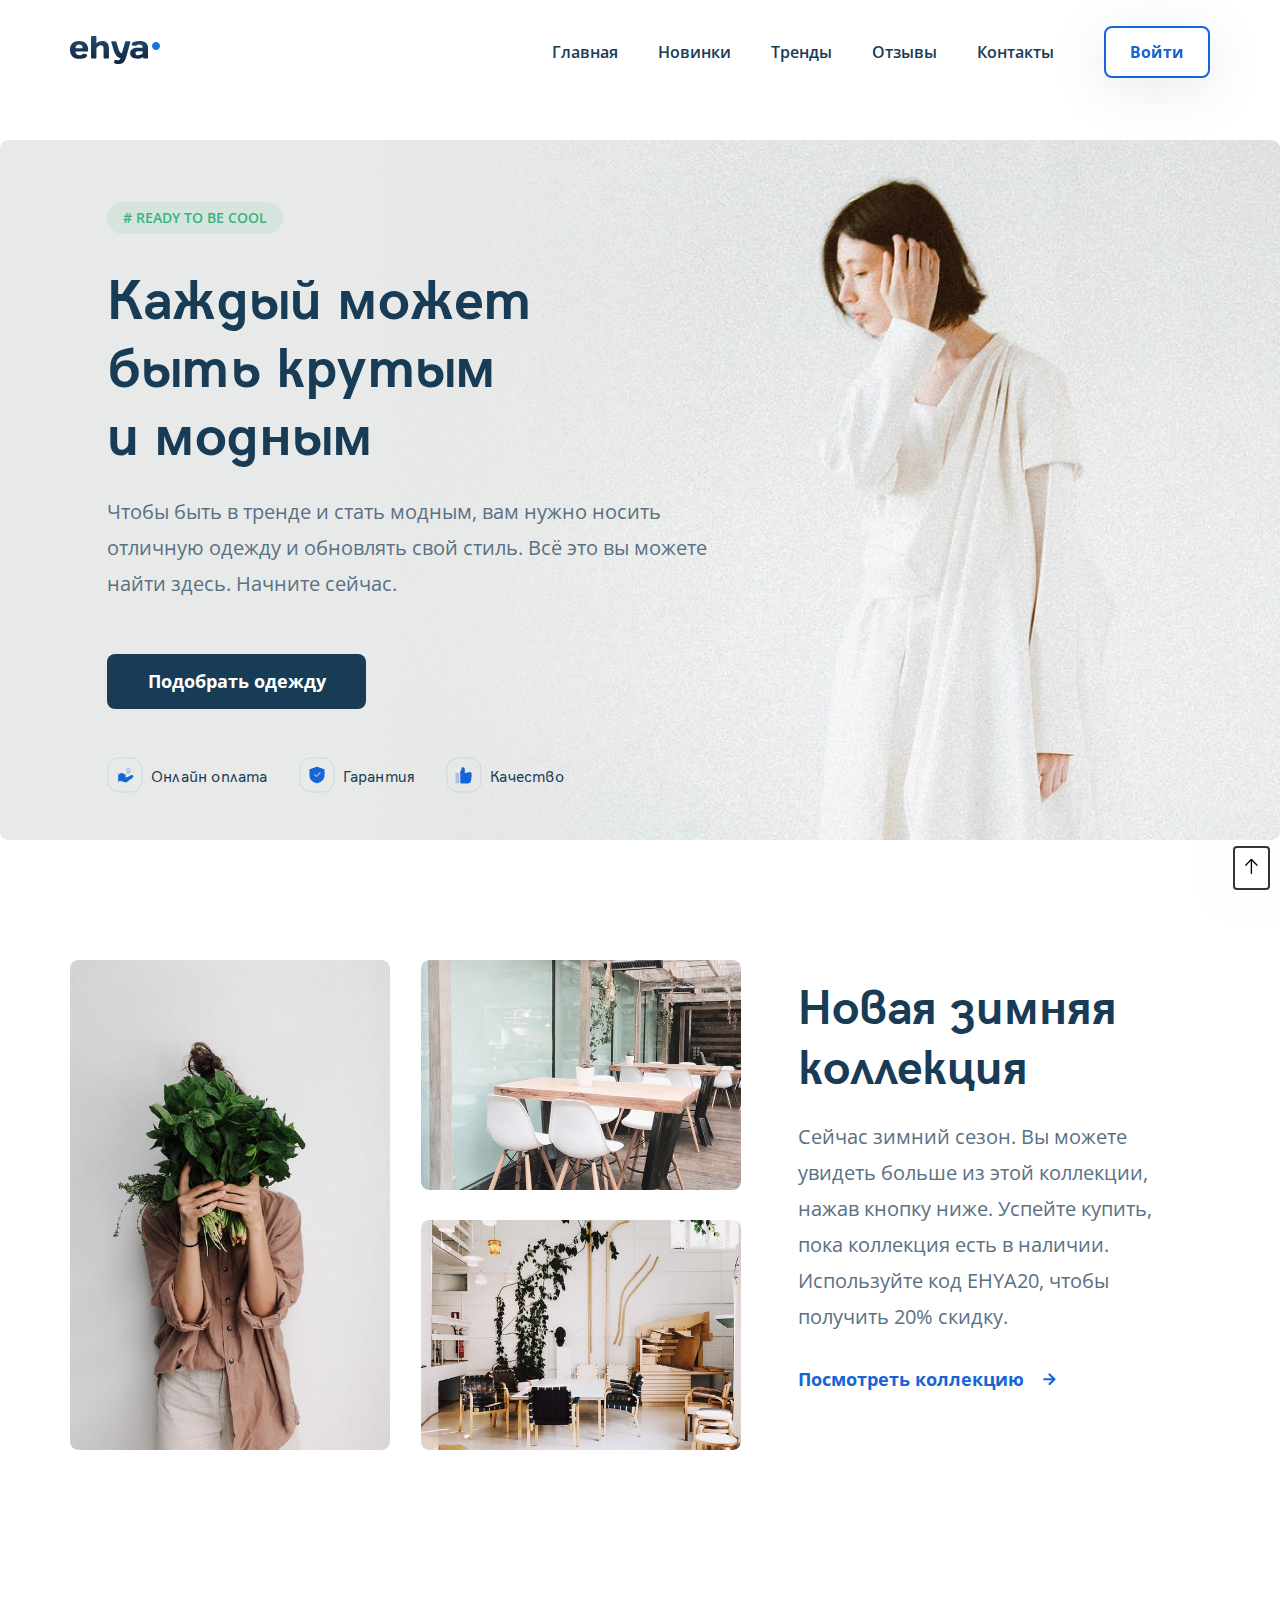
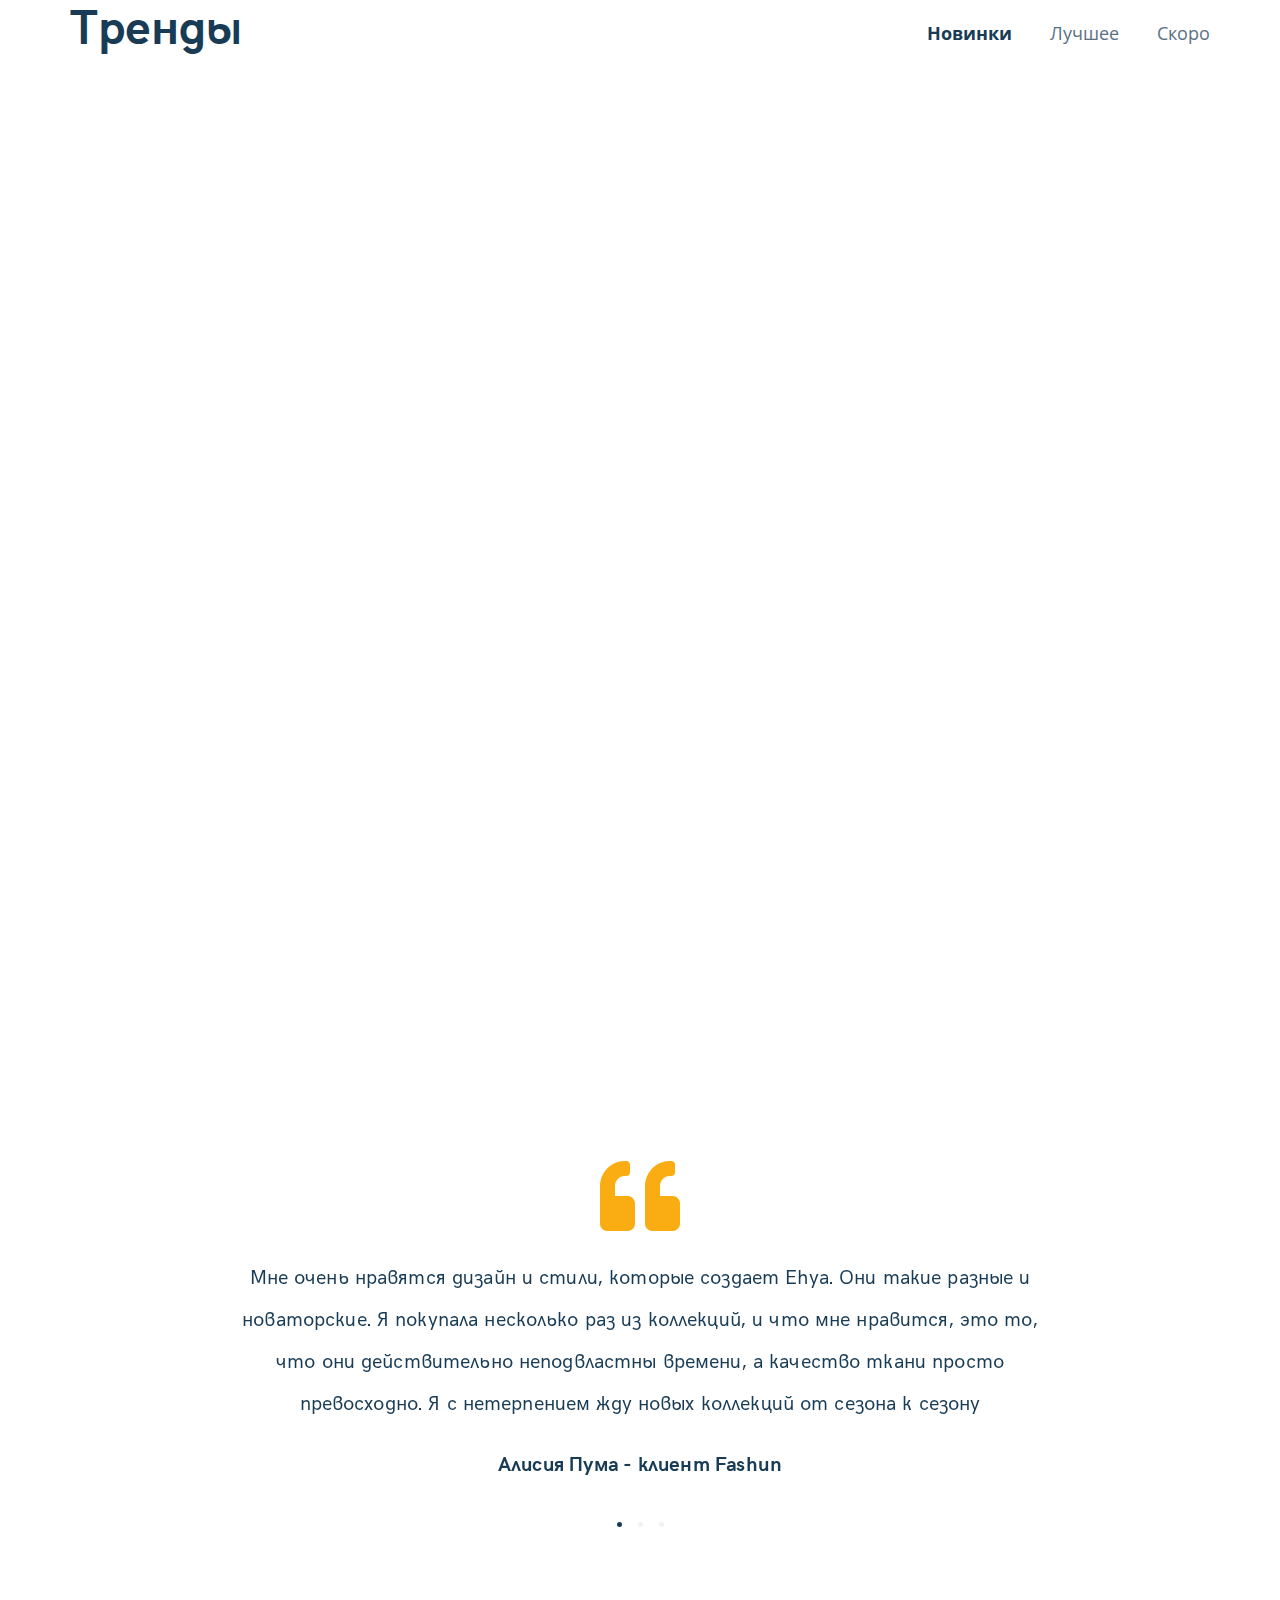
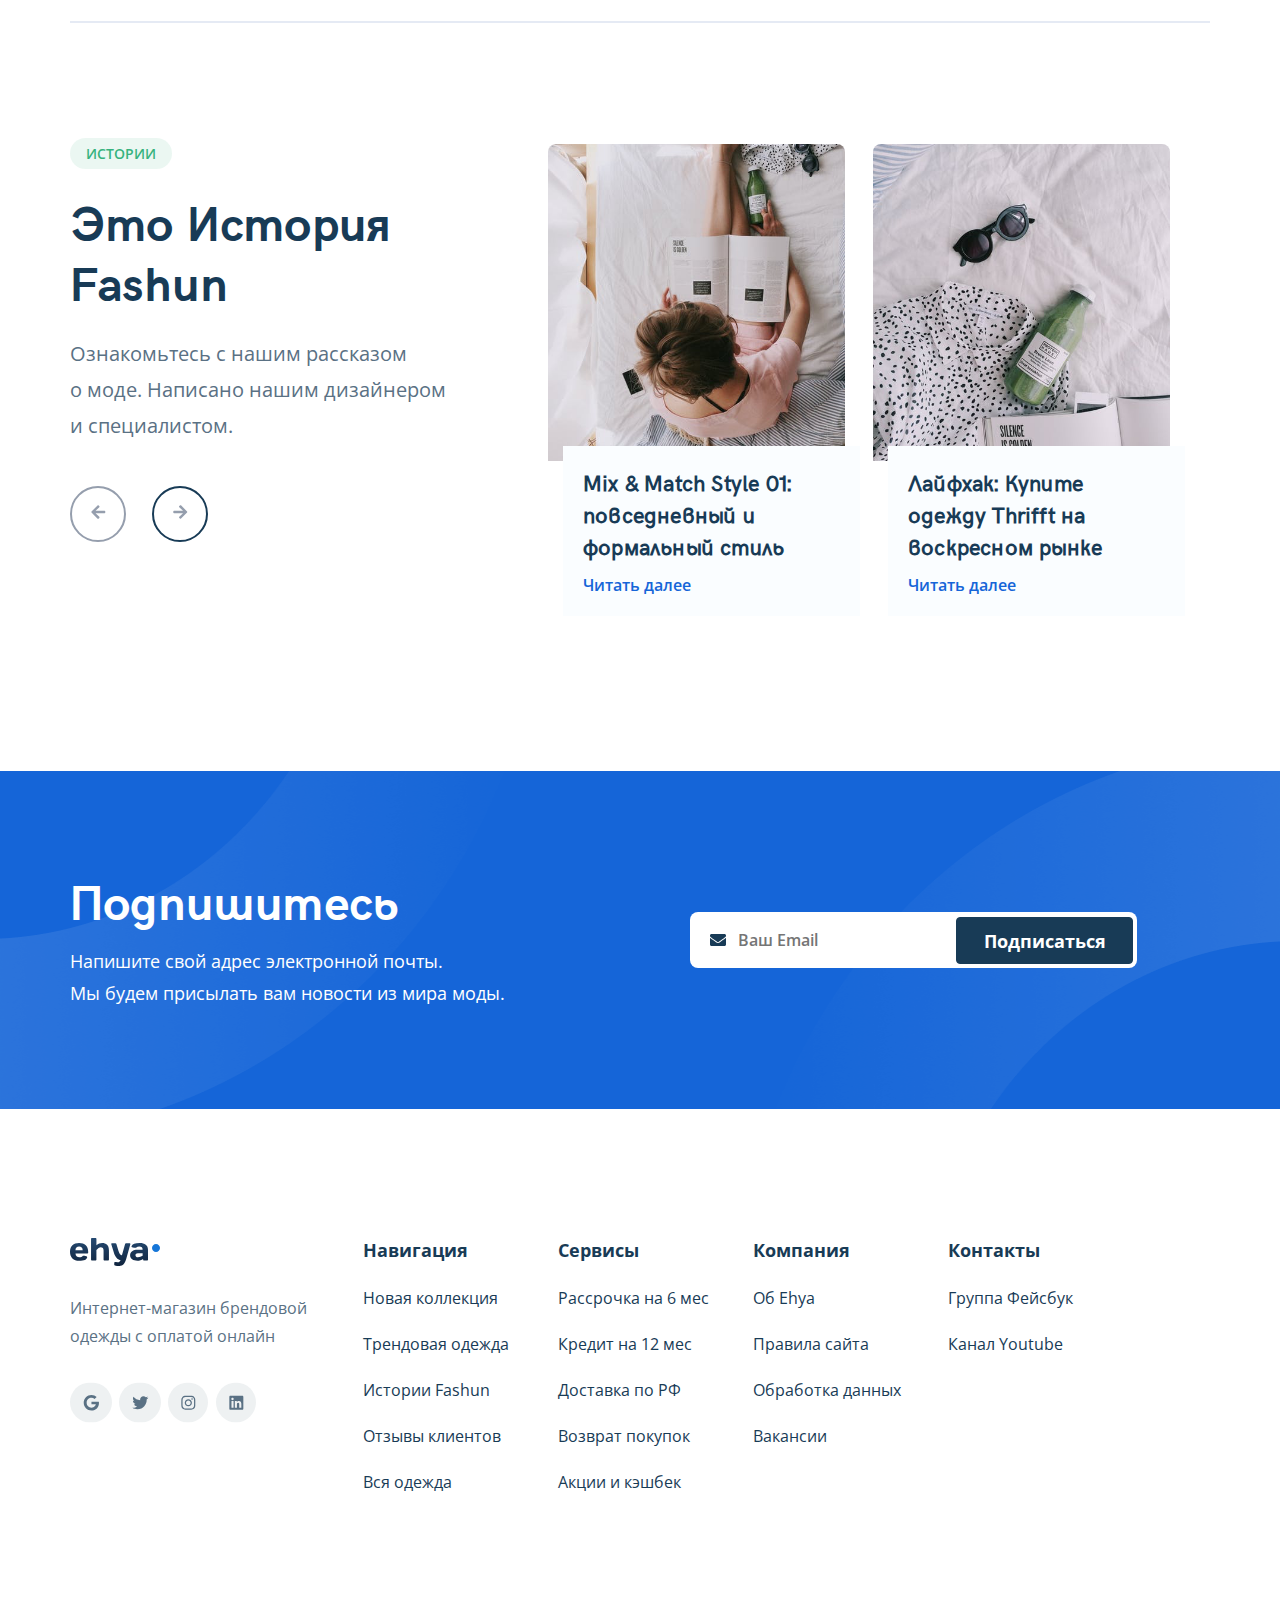
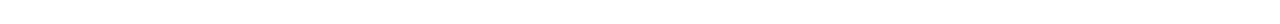
==== commit 17ca2e94: "finished" ====
--- a/login-success.html
+++ b/login-success.html
@@ -18,7 +18,7 @@
 
 <body>
   <!-- Header -->
-  <header class="navbar-menu navbar-menu--mobile-fixed">
+  <header id="header" class="navbar-menu navbar-menu--mobile-fixed">
     <div class="container">
       <div class="navbar-menu__wrapper">
         <!-- Logo -->
@@ -875,7 +875,7 @@
   </div>
   <!-- /.modal -->
 
-  <a href="#" class="up">
+  <a href="#header" class="up">
     <img src="img/return.png" alt="Icon of return" class="return" />
   </a>
 
--- a/css/font.css
+++ b/css/font.css
@@ -8,8 +8,8 @@
 
 @font-face {
   font-family: 'HK Grotesk Medium';
-  src: url('../fonts/hkgrotesk-medium-web.woff') format('woff'),
-    url('../fonts//hkgrotesk-medium-web.woff2') format('woff2');
+  src: url('../fonts/hkgrotesk-regular-web.woff') format('woff'),
+    url('../fonts//hkgrotesk-regular-web.woff2') format('woff2');
   font-weight: 500;
   font-style: normal;
 }--- a/css/style.css
+++ b/css/style.css
@@ -1 +1 @@
-*{box-sizing:border-box;font-feature-settings:"locl" 0}.container{max-width:1140px;margin:auto}img{max-width:100%}p{margin:0}h1,h2,h3{margin:0}.navbar-menu,.hero,.collection,.modal,.modal-login{font-family:Open Sans, sans-serif}.invalid{font-family:Open Sans, sans-serif;font-size:11px;font-weight:bold;color:#fff}.navbar-menu{background-color:#fff}.navbar-menu__wrapper{padding:26px 0;display:flex;align-items:center;justify-content:space-between}.navbar-menu__logo{margin-right:auto}.navbar-menu__list{margin:0;padding:0;display:flex;align-items:center;justify-content:space-between;list-style-type:none}.navbar-menu__item+.navbar-menu__item{margin-left:40px}.navbar-menu__close-dropdown{display:none}.navbar-menu__link{font-style:normal;font-weight:600;font-size:16px;line-height:22px;text-align:center;color:#183B56;text-decoration:none}.navbar-menu__button{margin-left:10px;padding:13px 24px;min-width:101px;min-height:48px;font-style:normal;font-weight:bold;font-size:16px;line-height:22px;border-radius:8px;cursor:pointer;border:2px solid #1565D8;color:#1565D8;background-color:#fff;filter:drop-shadow(0px 10px 25px rgba(21,37,72,0.1))}.navbar-menu__mobile-button{display:none}.hero{position:relative;margin:auto;margin-top:36px;padding:62px 0 46px 107px;max-width:1280px;min-height:700px;border-radius:8px;overflow:hidden;background-image:url("../sass/blocks/hero/img/hero.jpg");background-repeat:no-repeat;background-size:cover;background-position:center}.hero__image{display:none}.hero__wrapper{display:flex;flex-direction:column;align-items:flex-start}.hero__tag{padding:6px 16px;font-style:normal;font-weight:600;font-size:14px;line-height:20px;text-align:center;text-decoration:none;text-transform:uppercase;background:rgba(54,179,126,0.1);border-radius:2000px;color:#36B37E}.hero__title{max-width:460px;font-family:"HK Grotesk Bold", sans-serif;font-size:56px;line-height:68px;letter-spacing:0.2px;color:#183B56}.hero__tag+.hero__title{margin-top:28px}.hero__description{max-width:652px;text-align:left;font-style:normal;font-weight:normal;font-size:20px;line-height:36px;color:#5A7184}.hero__title+.hero__description{margin-top:28px}.hero__button{margin-top:52px;padding:15px 40px;min-width:259px;min-height:55px;font-style:normal;font-weight:bold;font-size:18px;line-height:25px;cursor:pointer;border:none;color:#fff;background-color:#183B56;border-radius:8px}.hero__list{margin:0;margin-top:48px;padding:0;display:flex;max-width:464px;align-items:center;flex-wrap:wrap;list-style-type:none}.hero__item{display:flex;cursor:pointer}.hero__item+.hero__item{margin-left:31px}.hero__icon-wrapper{width:36px;height:36px}.hero__link{margin-top:8px;font-family:"HK Grotesk Medium", sans-serif;font-size:16px;line-height:20px;letter-spacing:0.2px;color:#183B56;text-decoration:none}.hero__icon-wrapper+.hero__link{margin-left:8px}.list-item-hidden{display:none}.list-item-hidden__icon-wrapper{width:24px;height:24px}.list-item-hidden__link{margin-top:2px;margin-left:8px;font-family:"HK Grotesk Medium", sans-serif;font-size:16px;line-height:20px;letter-spacing:0.2px;color:#183B56;text-decoration:none}.collection{margin-top:120px}.collection__wrapper{display:flex;align-items:center;justify-content:space-between}.collection__woman{position:relative;margin-right:30px;width:320px;height:490px;border-radius:8px;overflow:hidden}.collection__images-wrapper{margin-right:57px;display:flex;flex-direction:column;align-items:center}.collection__kitchen{position:relative;width:320px;height:230px;border-radius:8px;overflow:hidden}.collection__room{position:relative;width:320px;height:230px;border-radius:8px;overflow:hidden}.collection__kitchen+.collection__room{margin-top:30px}.collection__image{position:absolute;top:0;bottom:0;left:0;right:0;width:100%;height:100%;border-radius:inherit;object-fit:cover}.collection__title{margin-top:10px;max-width:412px;font-family:"HK Grotesk Bold", sans-serif;font-size:48px;line-height:60px;letter-spacing:0.2px;color:#183B56}.collection__description{margin-top:24px;max-width:392px;font-style:normal;font-weight:normal;font-size:20px;line-height:36px;color:#5A7184}.collection__link-wrapper{margin-top:32px;margin-bottom:54px;display:flex;flex-direction:row;cursor:pointer}.collection__link{font-style:normal;font-weight:bold;font-size:18px;line-height:25px;text-decoration:none;color:#1565D8}.collection__icon-wrapper{margin:4.5px 0 4.5px 19px;width:13px;height:16px}#twentyper{display:none}.trends{margin-top:145px}.trends__menu{display:flex;align-items:center;justify-content:space-between}.trends__title{font-family:"HK Grotesk Bold", sans-serif;font-size:48px;line-height:60px;letter-spacing:0.2px;color:#183B56}.trends__tabs{margin:0;margin-top:17.5px;padding:0;display:flex;align-items:center;justify-content:space-between;list-style-type:none}.trends__tabs-item{font-family:Open Sans, sans-serif;font-style:normal;font-weight:normal;font-size:18px;line-height:25px;cursor:pointer;color:#5A7184}.trends__tabs-item--active{font-family:Open Sans, sans-serif;font-style:normal;font-weight:bold;font-size:18px;line-height:25px;text-decoration:none;cursor:pointer;color:#183B56}.trends__tabs-item+.trends__tabs-item{margin-left:38px}.trends__cards-wrapper{display:none}.trends__cards-wrapper--active{margin-top:17px;display:flex;flex-wrap:wrap;align-items:center;justify-content:space-between}.card{margin-top:31px;width:260px;height:441px;overflow:hidden;cursor:pointer}.card__image{width:100%;height:350px;border-radius:8px;overflow:hidden;background-repeat:no-repeat;background-size:cover;background-position:center}.card__title{margin-top:20px;margin-left:10px;font-family:"HK Grotesk Bold", sans-serif;font-size:24px;line-height:32px;letter-spacing:0.2px;color:#183B56}.card__price{margin-top:3px;display:flex;align-items:center;justify-content:space-between}.card__price-tag{margin-left:10px;font-family:Open Sans, sans-serif;font-style:normal;font-weight:normal;font-size:20px;line-height:36px;color:#5A7184}.card__shopping-cart{margin-right:10px}.image-1{background-size:cover}.image-2{background-size:auto 220%;background-position-x:45%;background-position-y:10%}.image-3{background-size:auto 160%;background-position-x:45%;background-position-y:20%}.image-4{background-size:auto 150%;background-position-x:45%;background-position-y:65%}.image-5{background-size:auto 130%;background-position-x:45%;background-position-y:25%}.image-6{background-size:auto 250%;background-position-x:45%;background-position-y:8%}.image-7{background-size:auto 200%;background-position-x:50%;background-position-y:1%}.see-more{position:relative;display:flex;align-items:center}.see-more__container{position:absolute;display:flex;padding-left:22px;padding-right:22px;align-items:center;height:350px;top:0;left:0;right:0;border-radius:8px;background-color:#1565D8}.see-more__link{align-self:center;text-decoration:none}.see-more__content-wrapper{display:flex;flex-direction:column;align-items:center}.see-more__text{margin-top:25px;font-family:"HK Grotesk Bold", sans-serif;font-size:24px;line-height:32px;text-align:center;letter-spacing:0.2px;color:#fff}.reviews{margin-top:145px}.reviews-slider__item{margin:auto;display:flex;max-width:800px;flex-direction:column;align-items:center}.reviews-slider__text-review{margin-top:24px;font-family:"HK Grotesk Medium", sans-serif;font-style:normal;font-weight:normal;font-size:20px;line-height:42px;text-align:center;letter-spacing:0.133333px;color:#183B56}.reviews-slider__reviewer{margin-top:28px;margin-bottom:48px;font-family:"HK Grotesk Bold", sans-serif;font-size:20px;line-height:24px;text-align:center;letter-spacing:0.2px;color:#183B56}.horizontal-divider{margin-top:80px;margin-right:auto;margin-left:auto;text-align:center;width:1140px;height:1px;border:1px solid #E5EAF4}.swiper-pagination-bullets{position:relative;displey:block;margin:0}.swiper-pagination-bullet{margin:0 8px !important;width:5px;height:5px;border-radius:2.5px;background-color:#B3BAC5}.swiper-pagination-bullet-active{background-color:#183B56}.stories{padding-top:121px}.stories__wrapper{display:flex}.stories__text{position:relative;margin-right:96px}.stories__tag{position:relative;padding:6px 16px;font-family:Open Sans, sans-serif;font-style:normal;font-weight:600;font-size:14px;line-height:20px;text-align:center;text-decoration:none;text-transform:uppercase;background:rgba(54,179,126,0.1);border-radius:2000px;color:#36B37E}.stories__title{margin-top:28px;max-width:337px;font-family:"HK Grotesk Bold", sans-serif;font-size:48px;line-height:60px;letter-spacing:0.2px;color:#183B56}.stories__description{margin-top:24px;max-width:382px;text-align:left;font-family:Open Sans, sans-serif;font-style:normal;font-weight:normal;font-size:20px;line-height:36px;color:#5A7184}.stories__button{position:relative;margin-top:42px;width:56px;height:56px;cursor:pointer;border:2px solid #959EAD;border-radius:2000px;background-repeat:no-repeat;background-position:center;background-color:transparent}.stories__button--active{border:2px solid #183B56}.stories__button--prev{margin-right:22px}.stories-slider{max-width:662px}.stories-slider__item+.stories-slider__item{margin-left:108px}.story{display:flex;width:622px}.story__item{width:322px;cursor:pointer}.story__item+.story__item{margin-left:28px}.story__image{max-width:312px;height:317px;overflow:hidden;cursor:pointer;border-radius:8px 8px 0px 0px;background-repeat:no-repeat;background-size:cover;background-position:center}.story__text{max-width:312px;padding:20px;transform:translate(15px, -15px);background:#FAFDFF}.story__title{margin-bottom:12px;max-width:260px;font-family:"HK Grotesk Medium", sans-serif;font-size:22px;line-height:32px;letter-spacing:0.2px;color:#183B56}.story__link{font-family:Open Sans, sans-serif;font-style:normal;font-weight:600;font-size:16px;line-height:22px;text-decoration:none;color:#1565D8}.newsletter{position:relative;margin-top:140px;padding:100px 0 100px 0;background-repeat:no-repeat;background-size:cover;background-position:center;background-color:#1565D8}.newsletter::before{position:absolute;top:0;right:0;bottom:0;content:'';width:547px;height:338px;background-size:547px 338px;background-image:url(../sass/blocks/newsletter/img/test.png);transform:rotate(180deg)}.newsletter::after{position:absolute;top:0;left:0;bottom:0;content:'';width:547px;height:338px;background-size:547px 338px;background-image:url(../sass/blocks/newsletter/img/test.png)}.newsletter__wrapper{display:flex;margin:auto;align-items:center;justify-content:space-between}.newsletter__title{font-family:"HK Grotesk Bold", sans-serif;font-style:normal;font-weight:bold;font-size:48px;line-height:60px;letter-spacing:0.2px;color:#fff}.newsletter__strong{margin-top:14px;max-width:436px;font-family:Open Sans, sans-serif;font-style:normal;font-weight:normal;font-size:18px;line-height:32px;color:#fff}.subscribe{position:relative;display:flex;margin-right:73px;width:447px;height:56px}.subscribe #email-error{position:absolute;top:65px;left:0}.subscribe__input-wrapper{width:100%;height:100%}.subscribe__mail-image{position:absolute;top:22px;bottom:20px;left:20px}.subscribe__input{padding-left:48px;padding-right:210px;width:100%;height:100%;font-family:Open Sans, sans-serif;font-style:normal;font-weight:600;font-size:16px;line-height:22px;border:none;border-radius:8px;overflow:hidden;color:#959EAD;background-color:#fff}.subscribe__button{position:absolute;padding:11px 27px;max-width:177px;top:4.5px;bottom:4.5px;right:4.5px;font-family:Open Sans, sans-serif;font-style:normal;font-weight:bold;font-size:18px;line-height:25px;text-align:center;border:1px solid #183B56;border-radius:4px;outline:none;cursor:pointer;overflow:hidden;color:#fff;background-color:#183B56}.footer{padding-top:128.19px;padding-bottom:131.81px}.footer__wrapper{display:flex;align-items:flex-start;align:left}.footer__title{margin-bottom:7px;font-family:Open Sans, sans-serif;font-style:normal;font-weight:bold;font-size:18px;line-height:25px;color:#183B56}.footer__list{margin-right:30px}.footer__ul{padding:0;margin:0;width:165px;text-align:left;list-style:none}.footer__item{margin-top:24px;font-family:Open Sans, sans-serif;font-style:normal;font-weight:normal;font-size:16px;line-height:22px;color:#183B56}.footer__link{text-decoration:none;color:inherit}.footer__summary-wrapper{margin-right:30px;max-width:263px}.footer__logo{display:flex;align-items:flex-end}.footer__info{margin-top:28.08px;width:100%;font-family:Open Sans, sans-serif;font-style:normal;font-weight:normal;font-size:16px;line-height:28px;color:#5A7184;text-align:left}.footer__social-network{display:flex;max-width:263px;align-self:center}.footer__social-links{display:flex;max-width:187px;align-items:center}.footer__link-image{margin-top:32.05px;width:42px;height:40px}.footer__link-image+.footer__link-image{margin-left:7px}.up{position:fixed;bottom:10px;right:10px;padding:10px;box-shadow:0 1px 120px rgba(161,161,161,0.08);border-radius:4px;border:2px solid #333;z-index:2000;background-color:#ffffff}.modal__overlay{position:fixed;top:0;bottom:0;left:0;right:0;background-color:rgba(0,143,223,0.39);z-index:100;visibility:hidden;opacity:0}.modal__overlay--visible{visibility:visible;opacity:1;transition:opacity 0.1s}.modal__dialog{position:fixed;padding-top:33px;padding-left:88px;padding-right:88px;top:50%;left:50%;transform:translate(-50%, -50%);width:478px;max-width:100%;max-height:90%;border-radius:8px;overflow-y:auto;z-index:101;background-color:#183B56;color:#fff;visibility:hidden;opacity:0}.modal__dialog--visible{visibility:visible;opacity:1;transition:opacity 0.1s}.modal__close{position:absolute;top:17px;right:18px;text-decoration:none;cursor:pointer}.modal__title{margin:0;font-weight:bold;font-size:18px;line-height:23px;text-transform:uppercase;text-align:center;color:inherit}.modal__form{display:flex;align-items:center;justify-content:space-between;flex-wrap:wrap}.modal__input{margin-top:15px;margin-bottom:5px;padding:18px 23px;flex-basis:100%;height:50px;font-size:12px;line-height:15px;border:none;border-radius:4px;color:#5A7184;background-color:#fff}.modal__message{margin-top:15px;margin-bottom:15px;padding:18px 23px;flex-basis:100%;height:123px;font-size:12px;line-height:15px;border:none;border-radius:4px;resize:none;color:#5A7184;background-color:#fff}.modal__button{margin-bottom:33px;padding:18px;min-width:160px;min-height:50px;font-weight:bold;font-size:12px;line-height:15px;border:2px solid #1565D8;border-radius:4px;cursor:pointer;color:#fff;background-color:#1565D8}.modal__info{margin-bottom:33px;font-weight:bold;font-size:12px;line-height:15px;color:#fff}.modal-login__overlay{position:fixed;top:0;bottom:0;left:0;right:0;background-color:rgba(0,143,223,0.39);z-index:100;visibility:hidden;opacity:0}.modal-login__overlay--visible{visibility:visible;opacity:1;transition:opacity 0.1s}.modal-login__dialog{position:fixed;padding-top:33px;padding-left:88px;padding-right:88px;top:50%;left:50%;transform:translate(-50%, -50%);width:478px;max-width:100%;max-height:90%;border-radius:8px;overflow-y:auto;z-index:101;background-color:#183B56;color:#fff;visibility:hidden;opacity:0}.modal-login__dialog--visible{visibility:visible;opacity:1;transition:opacity 0.1s}.modal-login__close{position:absolute;top:17px;right:18px;text-decoration:none;cursor:pointer}.modal-login__title{margin:0;font-weight:bold;font-size:18px;line-height:23px;text-transform:uppercase;text-align:center;color:inherit}.modal-login__form{display:flex;align-items:center;justify-content:space-between;flex-wrap:wrap}.modal-login__input{margin-top:15px;margin-bottom:5px;padding:18px 23px;flex-basis:100%;height:50px;font-size:12px;line-height:15px;border:none;border-radius:4px;color:#5A7184;background-color:#fff}.modal-login__button{margin-top:15px;margin-bottom:33px;padding:18px;min-width:160px;min-height:50px;font-weight:bold;font-size:12px;line-height:15px;border:2px solid #1565D8;border-radius:4px;cursor:pointer;color:#fff;background-color:#1565D8}.modal-login__info{margin-top:15px;margin-bottom:33px;font-weight:bold;font-size:12px;line-height:15px;color:#fff}@media (max-width: 1200px){.container{width:980px;max-width:95%}.collection__wrapper{align-items:flex-start}.collection__title{margin-top:0}.trends{margin-top:80px}.trends__cards-wrapper--active{margin:auto;margin-top:8.5px;width:980px;max-width:100%}.see-more__link{margin:auto}.card{flex-basis:30%}.see-more{flex-grow:1;margin-left:50px;margin-right:342px}.reviews{margin-top:80px}.subscribe{margin-left:auto;margin-right:0}.horizontal-divider{width:90%}}@media (min-width: 992px){a:hover,a:focus{color:#1565D8}.button:hover,.button:focus{color:#fff;background-color:#333}.navbar-menu__button:hover,.modal-login__button:hover{border:2px solid #333}.stories__button:hover{background-color:#fff}.collection__link:hover{color:#333}.see-more__container:hover{background-color:#183B56}.trends__tabs-item:hover{color:#183B56}.modal__button:hover{border:2px solid #333}}@media (max-width: 1100px){.container{width:768px;max-width:90%}.navbar-menu__logo{margin-right:auto}.navbar-menu__mobile-button{display:none}.navbar-menu__button{margin-left:10px}.hero{margin-top:30px;padding:36px 0 36px 110px;max-width:100%;min-height:624px;background-position:63.3% 47.53%;background-size:auto auto}.hero__title{max-width:365px;font-size:48px;line-height:60px}.hero__description{max-width:400px;font-size:18px;line-height:32px}.hero__list{max-width:444px}.hero__item+.hero__item{margin-left:21px}.collection{margin-top:80px}.collection__wrapper{flex-wrap:wrap}.collection__woman{margin-right:10px;width:350px;height:490px}.collection__images-wrapper{margin-right:0}.collection__kitchen{width:380px}.collection__room{width:380px}.collection__text{flex-basis:100%}.collection__title{margin-top:40px;max-width:100%}.collection__description{max-width:95%}.collection__link-wrapper{margin-top:24px;margin-bottom:0}.trends{margin-top:80px}.trends__menu{flex-direction:row}.trends__tabs{margin-top:27.5px}.trends__cards-wrapper--active{margin:auto;margin-top:8.5px;width:100%;flex-basis:29%}.see-more__link{margin:auto}.card{width:230px;margin-top:48px;flex-basis:30%}.see-more{flex-grow:1;margin-left:38px;margin-right:auto}.reviews-slider__item{max-width:630px}.reviews-slider__text-review{margin-top:28px}.reviews-slider__reviewer{margin-top:24px;margin-bottom:28px}.horizontal-divider{width:90%}.stories{padding-top:80px;padding-right:23px;padding-left:23px;margin-right:0;margin:auto}.stories__wrapper{flex-direction:column;align-items:center}.stories__text{margin:auto;text-align:center}.stories__title{margin-top:24px;max-width:567px}.stories__description{margin-top:16px;max-width:568px;text-align:center}.stories__button{margin-top:36px}.stories-slider{margin-top:36px;max-width:100%}.story{width:100%}.story__item{width:50%}.story__item+.story__item{margin-left:18px}.story__image{width:100%;max-width:100%}.story__text{max-width:95%;transform:translate(10px, -15px)}.newsletter{margin-top:80px;padding:72px 0 80px 0}.newsletter::before{position:absolute;top:0;right:0;bottom:0;content:'';width:547px;height:400px;background-size:547px 400px;background-image:url(../sass/blocks/newsletter/img/test.png);transform:rotate(180deg)}.newsletter::after{position:absolute;top:0;left:0;bottom:0;content:'';width:547px;height:400px;background-size:547px 400px;background-image:url(../sass/blocks/newsletter/img/test.png)}.newsletter__wrapper{flex-direction:column}.newsletter__text-wrapper{text-align:center}.subscribe{margin-top:56px;margin-right:0;margin-left:0;z-index:2}.footer{padding-top:64px;padding-bottom:130px}.footer__wrapper{display:grid;grid-template-columns:253px 30px 1fr 30px 1fr;grid-gap:0;grid-row-gap:48px;grid-auto-rows:minmax(60px, max-content);align-items:start}.footer__list{margin-right:0}.footer__info{width:253px}.footer__summary-wrapper{grid-column:1 / 2}.footer__navigation{grid-column:3 / 4}.footer__services{grid-column:5 / 6}.footer__company{grid-row:2 / 3;grid-column:3 / 4}.footer__contacts{grid-row:2 / 3;grid-column:5 / 6}.modal__dialog{padding-left:58px;padding-right:58px}}@media (max-width: 855px){body{padding-top:67.2px}.container{width:768px;max-width:90%}.navbar-menu--mobile-fixed{position:fixed;left:0;right:0;top:0;z-index:99999}.navbar-menu__list{position:fixed;display:none;flex-direction:column;padding:36px 24px;left:8px;right:8px;bottom:0;max-width:100%;height:324px;max-height:100%;top:10px;z-index:5000;background-color:#fff}.navbar-menu__item+.navbar-menu__item{margin-left:0;margin-bottom:20px}.navbar-menu__button{margin-left:0;padding:9px 101px;min-width:256px;min-height:40px;border:2px solid #1565D8;border-radius:8px}.navbar-menu__close-dropdown{position:absolute;display:block;top:12px;right:16px;text-decoration:none;cursor:pointer}.navbar-menu__list--mobile-visible{display:flex;overflow-y:auto}.navbar-menu__logo{margin-right:auto}.navbar-menu__mobile-button{display:flex;padding:0;width:22px;height:13.3px;flex-direction:column;align-items:center;justify-content:space-between;border:none;cursor:pointer;background-color:#fff}.navbar-menu__mobile-button-line{width:22px;height:2.2px;background-color:#3A4C66}.hero{margin-top:36px;padding:36px 0 36px 28px;max-width:100%;min-height:624px;background-position:63.3% 47.53%;background-size:auto auto}.hero__title{max-width:365px;font-size:48px;line-height:60px}.hero__description{max-width:400px;font-size:18px;line-height:32px}.hero__list{max-width:444px}.hero__item+.hero__item{margin-left:21px}.collection{margin-top:80px}.collection__wrapper{flex-wrap:wrap}.collection__woman{width:320px;height:490px}.collection__images-wrapper{margin-right:0}.collection__kitchen{width:380px}.collection__room{width:380px}.collection__text{flex-basis:100%}.collection__title{margin-top:40px;max-width:100%}.collection__description{max-width:95%}.collection__link-wrapper{margin-top:24px;margin-bottom:0}.trends{margin-top:80px}.trends__menu{flex-direction:row}.trends__tabs{margin-top:27.5px}.trends__cards-wrapper--active{margin:auto;margin-top:8.5px;width:100%;flex-basis:29%}.see-more__link{margin:auto}.card{width:230px;margin-top:48px;flex-basis:30%}.see-more{flex-grow:1;margin-left:38px;margin-right:auto}}@media (max-width: 825px){#story-br{display:none}#twentyper{display:block}.container{max-width:682px}.navbar-menu__wrapper{padding:18px 0}.navbar-menu__list--mobile-hidden{display:none}.navbar-menu__logo{margin-right:auto;margin-left:20px}.navbar-menu__mobile-button{display:flex;margin-right:20px;padding:0;width:22px;height:13.3px;flex-direction:column;align-items:center;justify-content:space-between;border:none;cursor:pointer;background-color:#fff}.navbar-menu__mobile-button-line{width:22px;height:2.2px;background-color:#3A4C66}.hero{margin-top:30px;padding:36px 0 36px 28px;max-width:728px;min-height:624px;background-position:63.3% 47.53%;background-size:auto auto}.hero__title{max-width:365px;font-size:48px;line-height:60px}.hero__description{max-width:400px;font-size:18px;line-height:32px}.hero__tag+.hero__title{margin-top:24px}.hero__title+.hero__description{margin-top:20px}.hero__button{margin-top:36.5px}.hero__list{margin-top:40.5px;max-width:444px}.hero__item+.hero__item{margin-left:21px}.collection{margin-top:80px}.collection__wrapper{flex-wrap:wrap}.collection__woman{width:322px;height:490px}.collection__images-wrapper{margin-right:0}.collection__kitchen{width:320px}.collection__room{width:320px}.collection__text{flex-basis:100%}.collection__title{margin-top:40px;max-width:100%}.collection__description{max-width:95%}.collection__link-wrapper{margin-top:24px;margin-bottom:0}.trends{margin-top:80px}.trends__menu{flex-direction:column}.trends__tabs{margin-top:27.5px}.trends__cards-wrapper--active{margin:auto;margin-top:8.5px;width:608px}.see-more__link{margin:auto}.card{width:280px;margin-top:48px;flex-basis:initial}.see-more{flex-grow:initial;margin-left:0;margin-right:0}.reviews{margin-top:80px}.reviews-slider__item{max-width:630px}.reviews-slider__text-review{margin-top:28px}.reviews-slider__reviewer{margin-top:24px;margin-bottom:28px}.horizontal-divider{width:95%}.stories{padding-top:80px;padding-right:23px;padding-left:23px;margin-right:0;margin:auto}.stories__wrapper{flex-direction:column;align-items:center}.stories__text{margin:auto;text-align:center}.stories__title{margin-top:24px;max-width:567px}.stories__description{margin-top:16px;max-width:568px;text-align:center}.stories__button{margin-top:36px}.stories-slider{margin-top:36px;max-width:682px}.story{width:682px}.story__item{width:332px}.story__item+.story__item{margin-left:28px}.story__image{width:95%;max-width:95%}.story__text{max-width:95%;transform:translate(10px, -15px)}.newsletter{margin-top:80px;padding:72px 0 80px 0}.newsletter::before{position:absolute;top:350px;right:0;bottom:0;content:'';width:547px;height:338px;background-size:547px 338px;background-image:url(../sass/blocks/newsletter/img/oval.png);transform:rotate(360deg)}.newsletter::after{position:absolute;top:0;left:-160px;bottom:0;content:'';width:574px;height:338px;background-size:574px 338px;background-image:url(../sass/blocks/newsletter/img/test.png)}.newsletter__wrapper{flex-direction:column}.newsletter__text-wrapper{text-align:center}.subscribe{margin-top:56px;margin-right:0;margin-left:0}.footer{padding-top:64px;padding-bottom:130px}.footer__wrapper{display:grid;grid-template-columns:253px 30px 1fr 30px 1fr;grid-gap:0;grid-row-gap:48px;grid-auto-rows:minmax(60px, max-content);align-items:start}.footer__list{margin-right:0;z-index:1000}.footer__info{width:253px}.footer__summary-wrapper{grid-column:1 / 2}.footer__navigation{grid-column:3 / 4}.footer__services{grid-column:5 / 6}.footer__company{grid-row:2 / 3;grid-column:3 / 4}.footer__contacts{grid-row:2 / 3;grid-column:5 / 6}}@media (max-width: 732px){.container{width:576px;max-width:90%}.navbar-menu__wrapper{padding:18px 0}.navbar-menu__list--mobile-hidden{display:none}.navbar-menu__logo{margin-right:auto}.navbar-menu__mobile-button{display:flex;padding:0;width:22px;height:13.3px;flex-direction:column;align-items:center;justify-content:space-between;border:none;cursor:pointer;background-color:#fff}.navbar-menu__mobile-button-line{width:22px;height:2.2px;background-color:#3A4C66}.hero{margin-top:30px;padding:36px 0 36px 28px;width:100%;min-height:624px;background-position:63.3% 47.53%;background-size:auto auto}.hero__title{max-width:365px;font-size:38px;line-height:60px}.hero__description{max-width:400px;font-size:18px;line-height:32px}.hero__list{max-width:444px}.hero__item+.hero__item{margin-left:21px}.collection{margin-top:80px}.collection__wrapper{flex-wrap:wrap}.collection__woman{width:100%;height:400px;margin-right:0}.collection__images-wrapper{margin-right:0;margin-top:14px;flex-direction:row;width:100%}.collection__kitchen{width:280px;flex-basis:49%}.collection__room{width:280px;flex-basis:49%}.collection__kitchen+.collection__room{margin-top:0;margin-left:14px}.collection__text{flex-basis:100%}.collection__title{font-size:38px;margin-top:40px}.collection__description{max-width:95%}.collection__link-wrapper{margin-top:24px;margin-bottom:0}.trends{margin-top:80px}.trends__menu{flex-direction:column}.trends__title{font-size:38px}.trends__tabs{margin-top:27.5px}.trends__cards-wrapper--active{margin:auto;margin-top:8.5px;width:100%}.see-more__link{margin:auto}.card{width:230px;margin-top:48px;flex-basis:49%}.see-more{flex-grow:initial;margin-left:0;margin-right:0}.reviews{margin-top:80px}.reviews-slider__item{max-width:90%}.reviews-slider__text-review{margin-top:28px}.reviews-slider__reviewer{margin-top:24px;margin-bottom:28px}.horizontal-divider{width:90%}.stories{padding-top:80px;padding-right:23px;padding-left:23px;margin-right:0;margin:auto}.stories__wrapper{flex-direction:column;align-items:center}.stories__text{margin:auto;text-align:center}.stories__title{font-size:38px;margin-top:24px}.stories__description{margin-top:16px;text-align:center}.stories__button{margin-top:36px}.stories-slider{margin-top:36px;max-width:280px}.story{flex-wrap:initial;width:280px}.story__item{width:280px}.story__item+.story__item{margin-left:0;margin-top:0}.story__image{width:280px}.story__text{max-width:280px;transform:translate(5px, -15px)}.story__title{font-size:20px;line-height:24px}.newsletter{margin-top:80px;padding:72px 0 80px 0}.newsletter__title{font-size:38px}.newsletter__wrapper{flex-direction:column}.newsletter__text-wrapper{text-align:center}.subscribe{margin-top:56px;margin-right:0;margin-left:0}.footer{padding-top:48px;padding-bottom:73px}.footer__wrapper{grid-template-columns:1fr;grid-row-gap:30px}.footer__title{margin-bottom:0;font-size:16px;line-height:22px}.footer__list{margin-right:0}.footer__item{margin-top:15px;font-size:14px;line-height:20px}.footer__summary-wrapper{display:flex;flex-direction:column;max-width:100%;align-items:center;margin-top:35px;margin-right:0;margin-auto:0}.footer__info{margin-top:14px;width:230px;font-size:14px;line-height:24px;text-align:center}.footer__navigation{grid-row:1;grid-column:1}.footer__services{grid-row:2;grid-column:1;z-index:1000}.footer__company{grid-row:3;grid-column:1}.footer__contacts{grid-row:4;grid-column:1}.modal__dialog,.modal-login__dialog{padding-left:58px;padding-right:58px}.modal__button,.modal-login__button{margin-top:15px;width:100%;order:100}.modal__info,.modal-login__info{margin-bottom:0}}@media (min-width: 320px) and (max-width: 480px){#newsletter-br{display:none}#wait{display:none}.container{max-width:290px;width:90%}.navbar-menu__wrapper{padding:18px 0}.navbar-menu__logo{margin-right:auto}.navbar-menu__list{position:fixed;display:none;flex-direction:column;align-items:flex-start;padding:36px 24px;left:8px;right:8px;bottom:0;max-width:100%;height:324px;max-height:100%;top:10px;z-index:99999;background-color:#fff}.navbar-menu__item+.navbar-menu__item{margin-left:0;margin-bottom:20px}.navbar-menu__button{margin-left:0;padding:9px 101px;min-width:256px;min-height:40px;border:2px solid #1565D8;border-radius:8px}.navbar-menu__close-dropdown{position:absolute;display:block;top:12px;right:16px;text-decoration:none;cursor:pointer;z-index:6000}.navbar-menu__list--mobile-visible{display:flex;overflow-y:auto}.hero{margin-top:24px;padding:381px 23px 36px 23px;max-width:320px;min-height:899px;border-radius:0;background-image:url("../sass/blocks/hero/img/hero-mobile.png");background-size:cover}.hero__wrapper{align-items:center;text-align:center}.hero__title{max-width:244px;font-size:32px;line-height:40px}.hero__description{max-width:280px;font-size:16px;line-height:28px}.hero__tag+.hero__title{margin-top:20px}.hero__title+.hero__description{margin-top:20px;text-align:center}.hero__button{margin-top:24px;padding:13px 49px;width:257px;min-height:48px;font-size:16px;line-height:22px}.hero__list{margin-top:22px;max-width:274px}.hero__item--visible{display:none}.hero__link{margin-top:2px;font-size:16px;line-height:20px}.hero__item+.hero__item{margin-left:16px}.hero__icon-wrapper{width:24px;height:24px}.list-item-hidden{margin-top:16px;display:flex;cursor:pointer}.collection{margin-top:64px}.collection__woman{margin-right:0;width:290px;height:300px}.collection__images-wrapper{flex-direction:row;margin-top:14px}.collection__kitchen{flex-basis:49%;width:137px;height:97px}.collection__room{flex-basis:49%;width:137px;height:97px}.collection__kitchen+.collection__room{margin-top:0;margin-left:14px}.collection__text{text-align:center}.collection__title{margin-top:36px;max-width:100%;font-size:28px;line-height:36px}.collection__description{margin-top:20px;max-width:280px;font-size:16px;line-height:28px}.collection__link-wrapper{display:none}.trends{margin-top:104px}.trends__menu{flex-direction:column}.trends__title{font-size:28px;line-height:36px}.trends__tabs{margin-top:24px}.trends__tabs-item{font-size:16px;line-height:22px}.trends__tabs-item+.trends__tabs-item{margin-left:16px}.trends__cards-wrapper--active{margin:auto;margin-top:16px;width:290px}.card{width:140px;margin-top:20px;height:234px;flex-basis:initial}.card__image{height:170px}.card__title{margin-top:13px;margin-left:0;font-size:16px;line-height:20px}.card__price{flex-wrap:wrap;align-items:center;justify-content:start}.card__price-tag{margin-left:0;margin-right:9px;font-size:14px;line-height:24px}.card__shopping-cart{width:14px;height:32px;margin-right:9px;transform:translateY(8.5px)}.image-1{background-size:cover}.image-2{background-size:cover;background-position-x:45%;background-position-y:10%}.image-3{background-size:cover;background-position-x:45%;background-position-y:20%}.image-4{background-size:cover;background-position-x:45%;background-position-y:65%}.image-5{background-size:cover;background-position-x:45%;background-position-y:25%}.image-6{background-size:cover;background-position-x:45%;background-position-y:8%}.image-7{background-size:cover;background-position-x:50%;background-position-y:1%}.see-more__container{padding-left:0;padding-right:0;height:170px}.see-more__link{margin:0;align-self:start}.see-more__content-wrapper{margin-top:40px}.see-more__icon{width:25px;height:32px}.see-more__text{margin-top:15px;font-size:17px;line-height:22px}.reviews{margin-top:48px}.reviews-slider__item{max-width:280px}.reviews-slider__text-review{margin-top:13px;font-size:18px;line-height:36px}.reviews-slider__reviewer{margin-top:24px;margin-bottom:24px;max-width:145px}.horizontal-divider{margin-top:64px;width:100%}.stories{padding-top:48px;padding-right:0;padding-left:0;margin:auto}.stories__wrapper{flex-direction:column;align-items:center}.stories__text{margin:auto}.stories__title{max-width:278px;font-size:28px;line-height:36px}.stories__description{max-width:280px;font-size:16px;line-height:28px}.stories__button{margin-top:36px;width:48px;height:48px}.stories-slider{margin-top:26px;max-width:280px}.story{flex-wrap:wrap;width:280px}.story__item{width:280px}.story__item+.story__item{margin-left:0;margin-top:24px}.story__image{width:270px}.story__text{max-width:270px;transform:translate(5px, -15px)}.story__title{font-size:20px;line-height:24px}#this-hidden{display:none}.newsletter{margin-top:64px;padding:64px 20px 64px 20px}.newsletter::before{position:absolute;top:0;right:0;bottom:0;content:'';width:0;height:0;background-size:0 0;background-image:url(../sass/blocks/newsletter/img/test.png);transform:rotate(180deg)}.newsletter::after{position:absolute;top:0;left:-160px;bottom:0;content:'';width:474px;height:338px;background-size:474px 338px;background-image:url(../sass/blocks/newsletter/img/test.png)}.newsletter__wrapper{flex-direction:column}.newsletter__text-wrapper{text-align:center}.newsletter__title{font-size:28px;line-height:36px}.newsletter__strong{margin-top:24px;width:280px;font-size:16px;line-height:28px}.subscribe{margin-top:36px;margin-right:0;flex-direction:column;width:280px;height:106px}.subscribe #email-error{position:relative}.subscribe__input-wrapper{width:100%;height:48px;margin-bottom:10px}.subscribe__mail-image{top:18px}.subscribe__input{padding-right:30px}.subscribe__button{position:relative;display:block;padding:12px 24px;top:0;left:0;bottom:0;right:0;max-width:280px;width:100%;height:48px;border-radius:8px}.footer{padding-top:48px;padding-bottom:73px}.footer__wrapper{grid-template-columns:1fr;grid-row-gap:30px}.footer__title{margin-bottom:5px;font-size:16px;line-height:22px}.footer__list{margin-left:18px;margin-right:0}.footer__item{margin-top:15px;font-size:14px;line-height:20px}.footer__summary-wrapper{display:flex;flex-direction:column;max-width:100%;align-items:center;margin-top:35px;margin-right:0;margin-auto:0}.footer__info{margin-top:14px;width:230px;font-size:14px;line-height:24px;text-align:center}.footer__navigation{grid-row:1;grid-column:1}.footer__services{grid-row:2;grid-column:1}.footer__company{grid-row:3;grid-column:1}.footer__contacts{grid-row:4;grid-column:1}}
+*{box-sizing:border-box;font-feature-settings:"locl" 0}.container{max-width:1140px;margin:auto}img{max-width:100%}p{margin:0}h1,h2,h3{margin:0}.navbar-menu,.hero,.collection,.modal,.modal-login{font-family:Open Sans, sans-serif}.invalid{font-family:Open Sans, sans-serif;font-size:11px;font-weight:bold;color:#fff}.navbar-menu{background-color:#fff}.navbar-menu__wrapper{padding:26px 0;display:flex;align-items:center;justify-content:space-between}.navbar-menu__logo{margin-right:auto}.navbar-menu__list{margin:0;padding:0;display:flex;align-items:center;justify-content:space-between;list-style-type:none}.navbar-menu__item+.navbar-menu__item{margin-left:40px}.navbar-menu__close-dropdown{display:none}.navbar-menu__link{font-style:normal;font-weight:600;font-size:16px;line-height:22px;text-align:center;color:#183B56;text-decoration:none}.navbar-menu__button{margin-left:10px;padding:13px 24px;min-width:101px;min-height:48px;font-style:normal;font-weight:bold;font-size:16px;line-height:22px;border-radius:8px;cursor:pointer;border:2px solid #1565D8;color:#1565D8;background-color:#fff;filter:drop-shadow(0px 10px 25px rgba(21,37,72,0.1))}.navbar-menu__mobile-button{display:none}.hero{position:relative;margin:auto;margin-top:36px;padding:62px 0 46px 107px;max-width:1280px;min-height:700px;border-radius:8px;overflow:hidden;background-image:url("../sass/blocks/hero/img/hero.jpg");background-repeat:no-repeat;background-size:cover;background-position:center}.hero__image{display:none}.hero__wrapper{display:flex;flex-direction:column;align-items:flex-start}.hero__tag{padding:6px 16px;font-style:normal;font-weight:600;font-size:14px;line-height:20px;text-align:center;text-decoration:none;text-transform:uppercase;background:rgba(54,179,126,0.1);border-radius:2000px;color:#36B37E}.hero__title{max-width:460px;font-family:"HK Grotesk Bold", sans-serif;font-size:56px;line-height:68px;letter-spacing:0.2px;color:#183B56}.hero__tag+.hero__title{margin-top:28px}.hero__description{max-width:652px;text-align:left;font-style:normal;font-weight:normal;font-size:20px;line-height:36px;color:#5A7184}.hero__title+.hero__description{margin-top:28px}.hero__button{margin-top:52px;padding:15px 40px;min-width:259px;min-height:55px;font-style:normal;font-weight:bold;font-size:18px;line-height:25px;cursor:pointer;border:none;color:#fff;background-color:#183B56;border-radius:8px}.hero__list{margin:0;margin-top:48px;padding:0;display:flex;max-width:464px;align-items:center;flex-wrap:wrap;list-style-type:none}.hero__item{display:flex;cursor:pointer}.hero__item+.hero__item{margin-left:31px}.hero__icon-wrapper{width:36px;height:36px}.hero__link{margin-top:8px;font-family:"HK Grotesk Medium", sans-serif;font-size:16px;line-height:20px;letter-spacing:0.2px;color:#183B56;text-decoration:none}.hero__icon-wrapper+.hero__link{margin-left:8px}.list-item-hidden{display:none}.list-item-hidden__icon-wrapper{width:24px;height:24px}.list-item-hidden__link{margin-top:2px;margin-left:8px;font-family:"HK Grotesk Medium", sans-serif;font-weight:500;font-size:16px;line-height:20px;letter-spacing:0.2px;color:#183B56;text-decoration:none}.collection{margin-top:120px}.collection__wrapper{display:flex;align-items:center;justify-content:space-between}.collection__woman{position:relative;margin-right:30px;width:320px;height:490px;border-radius:8px;overflow:hidden}.collection__images-wrapper{margin-right:57px;display:flex;flex-direction:column;align-items:center}.collection__kitchen{position:relative;width:320px;height:230px;border-radius:8px;overflow:hidden}.collection__room{position:relative;width:320px;height:230px;border-radius:8px;overflow:hidden}.collection__kitchen+.collection__room{margin-top:30px}.collection__image{position:absolute;top:0;bottom:0;left:0;right:0;width:100%;height:100%;border-radius:inherit;object-fit:cover}.collection__title{margin-top:10px;max-width:412px;font-family:"HK Grotesk Bold", sans-serif;font-size:48px;line-height:60px;letter-spacing:0.2px;color:#183B56}.collection__description{margin-top:24px;max-width:392px;font-style:normal;font-weight:normal;font-size:20px;line-height:36px;color:#5A7184}.collection__link-wrapper{margin-top:32px;margin-bottom:54px;display:flex;flex-direction:row;cursor:pointer}.collection__link{font-style:normal;font-weight:bold;font-size:18px;line-height:25px;text-decoration:none;color:#1565D8}.collection__icon-wrapper{margin:4.5px 0 4.5px 19px;width:13px;height:16px}#twentyper{display:none}.trends{margin-top:145px}.trends__menu{display:flex;align-items:center;justify-content:space-between}.trends__title{font-family:"HK Grotesk Bold", sans-serif;font-size:48px;line-height:60px;letter-spacing:0.2px;color:#183B56}.trends__tabs{margin:0;margin-top:17.5px;padding:0;display:flex;align-items:center;justify-content:space-between;list-style-type:none}.trends__tabs-item{font-family:Open Sans, sans-serif;font-style:normal;font-weight:normal;font-size:18px;line-height:25px;cursor:pointer;color:#5A7184}.trends__tabs-item--active{font-family:Open Sans, sans-serif;font-style:normal;font-weight:bold;font-size:18px;line-height:25px;text-decoration:none;cursor:pointer;color:#183B56}.trends__tabs-item+.trends__tabs-item{margin-left:38px}.trends__cards-wrapper{display:none}.trends__cards-wrapper--active{margin-top:17px;display:flex;flex-wrap:wrap;align-items:center;justify-content:space-between}.card{margin-top:31px;width:260px;height:441px;overflow:hidden;cursor:pointer}.card__image{width:100%;height:350px;border-radius:8px;overflow:hidden;background-repeat:no-repeat;background-size:cover;background-position:center}.card__title{margin-top:20px;margin-left:10px;font-family:"HK Grotesk Bold", sans-serif;font-size:24px;line-height:32px;letter-spacing:0.2px;color:#183B56}.card__price{margin-top:3px;display:flex;align-items:center;justify-content:space-between}.card__price-tag{margin-left:10px;font-family:Open Sans, sans-serif;font-style:normal;font-weight:normal;font-size:20px;line-height:36px;color:#5A7184}.card__shopping-cart{margin-right:10px}.image-1{background-size:cover}.image-2{background-size:auto 220%;background-position-x:45%;background-position-y:10%}.image-3{background-size:auto 160%;background-position-x:45%;background-position-y:20%}.image-4{background-size:auto 150%;background-position-x:45%;background-position-y:65%}.image-5{background-size:auto 130%;background-position-x:45%;background-position-y:25%}.image-6{background-size:auto 250%;background-position-x:45%;background-position-y:8%}.image-7{background-size:auto 200%;background-position-x:50%;background-position-y:1%}.see-more{position:relative;display:flex;align-items:center}.see-more__container{position:absolute;display:flex;padding-left:22px;padding-right:22px;align-items:center;height:350px;top:0;left:0;right:0;border-radius:8px;background-color:#1565D8}.see-more__link{align-self:center;text-decoration:none}.see-more__content-wrapper{display:flex;flex-direction:column;align-items:center}.see-more__text{margin-top:25px;font-family:"HK Grotesk Bold", sans-serif;font-size:24px;line-height:32px;text-align:center;letter-spacing:0.2px;color:#fff}.reviews{margin-top:145px}.reviews-slider__item{margin:auto;display:flex;max-width:800px;flex-direction:column;align-items:center}.reviews-slider__text-review{margin-top:24px;font-family:"HK Grotesk Medium", sans-serif;font-style:normal;font-weight:normal;font-size:20px;line-height:42px;text-align:center;letter-spacing:0.133333px;color:#183B56}.reviews-slider__reviewer{margin-top:28px;margin-bottom:48px;font-family:"HK Grotesk Bold", sans-serif;font-size:20px;line-height:24px;text-align:center;letter-spacing:0.2px;color:#183B56}.horizontal-divider{margin-top:80px;margin-right:auto;margin-left:auto;text-align:center;width:1140px;height:1px;border:1px solid #E5EAF4}.swiper-pagination-bullets{position:relative;displey:block;margin:0}.swiper-pagination-bullet{margin:0 8px !important;width:5px;height:5px;border-radius:2.5px;background-color:#B3BAC5}.swiper-pagination-bullet-active{background-color:#183B56}.stories{padding-top:121px}.stories__wrapper{display:flex}.stories__text{position:relative;margin-right:96px}.stories__tag{position:relative;padding:6px 16px;font-family:Open Sans, sans-serif;font-style:normal;font-weight:600;font-size:14px;line-height:20px;text-align:center;text-decoration:none;text-transform:uppercase;background:rgba(54,179,126,0.1);border-radius:2000px;color:#36B37E}.stories__title{margin-top:28px;max-width:337px;font-family:"HK Grotesk Bold", sans-serif;font-size:48px;line-height:60px;letter-spacing:0.2px;color:#183B56}.stories__description{margin-top:24px;max-width:382px;text-align:left;font-family:Open Sans, sans-serif;font-style:normal;font-weight:normal;font-size:20px;line-height:36px;color:#5A7184}.stories__button{position:relative;margin-top:42px;width:56px;height:56px;cursor:pointer;border:2px solid #959EAD;border-radius:2000px;background-repeat:no-repeat;background-position:center;background-color:transparent}.stories__button--active{border:2px solid #183B56}.stories__button--prev{margin-right:22px}.stories-slider{max-width:662px}.stories-slider__item+.stories-slider__item{margin-left:108px}.story{display:flex;width:622px}.story__item{width:322px;cursor:pointer}.story__item+.story__item{margin-left:28px}.story__image{max-width:312px;height:317px;overflow:hidden;cursor:pointer;border-radius:8px 8px 0px 0px;background-repeat:no-repeat;background-size:cover;background-position:center}.story__text{max-width:312px;padding:20px;transform:translate(15px, -15px);background:#FAFDFF}.story__title{margin-bottom:12px;max-width:260px;font-family:"HK Grotesk Medium", sans-serif;font-size:22px;line-height:32px;letter-spacing:0.2px;color:#183B56}.story__link{font-family:Open Sans, sans-serif;font-style:normal;font-weight:600;font-size:16px;line-height:22px;text-decoration:none;color:#1565D8}.newsletter{position:relative;margin-top:140px;padding:100px 0 100px 0;background-repeat:no-repeat;background-size:cover;background-position:center;background-color:#1565D8}.newsletter::before{position:absolute;top:0;right:0;bottom:0;content:'';width:547px;height:338px;background-size:547px 338px;background-image:url(../sass/blocks/newsletter/img/test.png);transform:rotate(180deg)}.newsletter::after{position:absolute;top:0;left:0;bottom:0;content:'';width:547px;height:338px;background-size:547px 338px;background-image:url(../sass/blocks/newsletter/img/test.png)}.newsletter__wrapper{display:flex;margin:auto;align-items:center;justify-content:space-between}.newsletter__title{font-family:"HK Grotesk Bold", sans-serif;font-style:normal;font-weight:bold;font-size:48px;line-height:60px;letter-spacing:0.2px;color:#fff}.newsletter__strong{margin-top:14px;max-width:436px;font-family:Open Sans, sans-serif;font-style:normal;font-weight:normal;font-size:18px;line-height:32px;color:#fff}.subscribe{position:relative;display:flex;margin-right:73px;width:447px;height:56px}.subscribe #email-error{position:absolute;top:65px;left:0}.subscribe__input-wrapper{width:100%;height:100%}.subscribe__mail-image{position:absolute;top:22px;bottom:20px;left:20px}.subscribe__input{padding-left:48px;padding-right:210px;width:100%;height:100%;font-family:Open Sans, sans-serif;font-style:normal;font-weight:600;font-size:16px;line-height:22px;border:none;border-radius:8px;overflow:hidden;color:#959EAD;background-color:#fff}.subscribe__button{position:absolute;padding:11px 27px;max-width:177px;top:4.5px;bottom:4.5px;right:4.5px;font-family:Open Sans, sans-serif;font-style:normal;font-weight:bold;font-size:18px;line-height:25px;text-align:center;border:1px solid #183B56;border-radius:4px;outline:none;cursor:pointer;overflow:hidden;color:#fff;background-color:#183B56}.footer{padding-top:128.19px;padding-bottom:131.81px}.footer__wrapper{display:flex;align-items:flex-start;align:left}.footer__title{margin-bottom:7px;font-family:Open Sans, sans-serif;font-style:normal;font-weight:bold;font-size:18px;line-height:25px;color:#183B56}.footer__list{margin-right:30px}.footer__ul{padding:0;margin:0;width:165px;text-align:left;list-style:none}.footer__item{margin-top:24px;font-family:Open Sans, sans-serif;font-style:normal;font-weight:normal;font-size:16px;line-height:22px;color:#183B56}.footer__link{text-decoration:none;color:inherit}.footer__summary-wrapper{margin-right:30px;max-width:263px}.footer__logo{display:flex;align-items:flex-end}.footer__info{margin-top:28.08px;width:100%;font-family:Open Sans, sans-serif;font-style:normal;font-weight:normal;font-size:16px;line-height:28px;color:#5A7184;text-align:left}.footer__social-network{display:flex;max-width:263px;align-self:center}.footer__social-links{display:flex;max-width:187px;align-items:center}.footer__link-image{margin-top:32.05px;width:42px;height:40px}.footer__link-image+.footer__link-image{margin-left:7px}.up{position:fixed;bottom:10px;right:10px;padding:10px;box-shadow:0 1px 120px rgba(161,161,161,0.08);border-radius:4px;border:2px solid #333;z-index:2000;background-color:#ffffff}.modal__overlay{position:fixed;top:0;bottom:0;left:0;right:0;background-color:rgba(0,143,223,0.39);z-index:100;visibility:hidden;opacity:0}.modal__overlay--visible{visibility:visible;opacity:1;transition:opacity 0.1s}.modal__dialog{position:fixed;padding-top:33px;padding-left:88px;padding-right:88px;top:50%;left:50%;transform:translate(-50%, -50%);width:478px;max-width:100%;max-height:90%;border-radius:8px;overflow-y:auto;z-index:101;background-color:#183B56;color:#fff;visibility:hidden;opacity:0}.modal__dialog--visible{visibility:visible;opacity:1;transition:opacity 0.1s}.modal__close{position:absolute;top:17px;right:18px;text-decoration:none;cursor:pointer}.modal__title{margin:0;font-weight:bold;font-size:18px;line-height:23px;text-transform:uppercase;text-align:center;color:inherit}.modal__form{display:flex;align-items:center;justify-content:space-between;flex-wrap:wrap}.modal__input{margin-top:15px;margin-bottom:5px;padding:18px 23px;flex-basis:100%;height:50px;font-size:12px;line-height:15px;border:none;border-radius:4px;color:#5A7184;background-color:#fff}.modal__message{margin-top:15px;margin-bottom:15px;padding:18px 23px;flex-basis:100%;height:123px;font-size:12px;line-height:15px;border:none;border-radius:4px;resize:none;color:#5A7184;background-color:#fff}.modal__button{margin-bottom:33px;padding:18px;min-width:160px;min-height:50px;font-weight:bold;font-size:12px;line-height:15px;border:2px solid #1565D8;border-radius:4px;cursor:pointer;color:#fff;background-color:#1565D8}.modal__info{margin-bottom:33px;font-weight:bold;font-size:12px;line-height:15px;color:#fff}.modal-login__overlay{position:fixed;top:0;bottom:0;left:0;right:0;background-color:rgba(0,143,223,0.39);z-index:100;visibility:hidden;opacity:0}.modal-login__overlay--visible{visibility:visible;opacity:1;transition:opacity 0.1s}.modal-login__dialog{position:fixed;padding-top:33px;padding-left:88px;padding-right:88px;top:50%;left:50%;transform:translate(-50%, -50%);width:478px;max-width:100%;max-height:90%;border-radius:8px;overflow-y:auto;z-index:101;background-color:#183B56;color:#fff;visibility:hidden;opacity:0}.modal-login__dialog--visible{visibility:visible;opacity:1;transition:opacity 0.1s}.modal-login__close{position:absolute;top:17px;right:18px;text-decoration:none;cursor:pointer}.modal-login__title{margin:0;font-weight:bold;font-size:18px;line-height:23px;text-transform:uppercase;text-align:center;color:inherit}.modal-login__form{display:flex;align-items:center;justify-content:space-between;flex-wrap:wrap}.modal-login__input{margin-top:15px;margin-bottom:5px;padding:18px 23px;flex-basis:100%;height:50px;font-size:12px;line-height:15px;border:none;border-radius:4px;color:#5A7184;background-color:#fff}.modal-login__button{margin-top:15px;margin-bottom:33px;padding:18px;min-width:160px;min-height:50px;font-weight:bold;font-size:12px;line-height:15px;border:2px solid #1565D8;border-radius:4px;cursor:pointer;color:#fff;background-color:#1565D8}.modal-login__info{margin-top:15px;margin-bottom:33px;font-weight:bold;font-size:12px;line-height:15px;color:#fff}@media (max-width: 1200px){.container{width:980px;max-width:95%}.collection__wrapper{align-items:flex-start}.collection__title{margin-top:0}.trends{margin-top:80px}.trends__cards-wrapper--active{margin:auto;margin-top:8.5px;width:980px;max-width:100%}.see-more__link{margin:auto}.card{flex-basis:30%}.see-more{flex-grow:1;margin-left:50px;margin-right:342px}.reviews{margin-top:80px}.subscribe{margin-left:auto;margin-right:0}.horizontal-divider{width:90%}}@media (min-width: 992px){a:hover,a:focus{color:#1565D8}.button:hover,.button:focus{color:#fff;background-color:#333}.navbar-menu__button:hover,.modal-login__button:hover{border:2px solid #333}.stories__button:hover{background-color:#fff}.collection__link:hover{color:#333}.see-more__container:hover{background-color:#183B56}.trends__tabs-item:hover{color:#183B56}.modal__button:hover{border:2px solid #333}}@media (max-width: 1100px){.container{width:768px;max-width:90%}.navbar-menu__logo{margin-right:auto}.navbar-menu__mobile-button{display:none}.navbar-menu__button{margin-left:10px}.hero{margin-top:30px;padding:36px 0 36px 110px;max-width:100%;min-height:624px;background-position:63.3% 47.53%;background-size:auto auto}.hero__title{max-width:365px;font-size:48px;line-height:60px}.hero__description{max-width:400px;font-size:18px;line-height:32px}.hero__list{max-width:444px}.hero__item+.hero__item{margin-left:21px}.collection{margin-top:80px}.collection__wrapper{flex-wrap:wrap}.collection__woman{margin-right:10px;width:350px;height:490px}.collection__images-wrapper{margin-right:0}.collection__kitchen{width:380px}.collection__room{width:380px}.collection__text{flex-basis:100%}.collection__title{margin-top:40px;max-width:100%}.collection__description{max-width:95%}.collection__link-wrapper{margin-top:24px;margin-bottom:0}.trends{margin-top:80px}.trends__menu{flex-direction:row}.trends__tabs{margin-top:27.5px}.trends__cards-wrapper--active{margin:auto;margin-top:8.5px;width:100%;flex-basis:29%}.see-more__link{margin:auto}.card{width:230px;margin-top:48px;flex-basis:30%}.see-more{flex-grow:1;margin-left:38px;margin-right:auto}.reviews-slider__item{max-width:630px}.reviews-slider__text-review{margin-top:28px}.reviews-slider__reviewer{margin-top:24px;margin-bottom:28px}.horizontal-divider{width:90%}.stories{padding-top:80px;padding-right:23px;padding-left:23px;margin-right:0;margin:auto}.stories__wrapper{flex-direction:column;align-items:center}.stories__text{margin:auto;text-align:center}.stories__title{margin-top:24px;max-width:567px}.stories__description{margin-top:16px;max-width:568px;text-align:center}.stories__button{margin-top:36px}.stories-slider{margin-top:36px;max-width:100%}.story{width:100%}.story__item{width:50%}.story__item+.story__item{margin-left:18px}.story__image{width:100%;max-width:100%}.story__text{max-width:95%;transform:translate(10px, -15px)}.newsletter{margin-top:80px;padding:72px 0 80px 0}.newsletter::before{position:absolute;top:0;right:0;bottom:0;content:'';width:547px;height:400px;background-size:547px 400px;background-image:url(../sass/blocks/newsletter/img/test.png);transform:rotate(180deg)}.newsletter::after{position:absolute;top:0;left:0;bottom:0;content:'';width:547px;height:400px;background-size:547px 400px;background-image:url(../sass/blocks/newsletter/img/test.png)}.newsletter__wrapper{flex-direction:column}.newsletter__text-wrapper{text-align:center}.subscribe{margin-top:56px;margin-right:0;margin-left:0;z-index:2}.footer{padding-top:64px;padding-bottom:130px}.footer__wrapper{display:grid;grid-template-columns:253px 30px 1fr 30px 1fr;grid-gap:0;grid-row-gap:48px;grid-auto-rows:minmax(60px, max-content);align-items:start}.footer__list{margin-right:0}.footer__info{width:253px}.footer__summary-wrapper{grid-column:1 / 2}.footer__navigation{grid-column:3 / 4}.footer__services{grid-column:5 / 6}.footer__company{grid-row:2 / 3;grid-column:3 / 4}.footer__contacts{grid-row:2 / 3;grid-column:5 / 6}.modal__dialog{padding-left:58px;padding-right:58px;z-index:99999}}@media (max-width: 855px){body{padding-top:67.2px}.container{width:768px;max-width:90%}.navbar-menu--mobile-fixed{position:fixed;left:0;right:0;top:0;z-index:99999}.navbar-menu__list{position:fixed;display:none;flex-direction:column;padding:36px 24px;left:8px;right:8px;bottom:0;max-width:100%;height:324px;max-height:100%;top:10px;z-index:5000;background-color:#fff}.navbar-menu__item+.navbar-menu__item{margin-left:0;margin-bottom:20px}.navbar-menu__button{margin-left:0;padding:9px 101px;min-width:256px;min-height:40px;border:2px solid #1565D8;border-radius:8px}.navbar-menu__close-dropdown{position:absolute;display:block;top:12px;right:16px;text-decoration:none;cursor:pointer}.navbar-menu__list--mobile-visible{display:flex;overflow-y:auto}.navbar-menu__logo{margin-right:auto}.navbar-menu__mobile-button{display:flex;padding:0;width:22px;flex-direction:column;align-items:center;justify-content:space-between;border:none;cursor:pointer;background-color:#fff}.navbar-menu__mobile-button-line{width:22px;height:2.2px;background-color:#3A4C66}.navbar-menu__mobile-button-line+.navbar-menu__mobile-button-line{margin-top:5.5px}.hero{margin-top:36px;padding:36px 0 36px 28px;max-width:100%;min-height:624px;background-position:63.3% 47.53%;background-size:auto auto}.hero__title{max-width:365px;font-size:48px;line-height:60px}.hero__description{max-width:400px;font-size:18px;line-height:32px}.hero__list{max-width:444px}.hero__item+.hero__item{margin-left:21px}.collection{margin-top:80px}.collection__wrapper{flex-wrap:wrap}.collection__woman{width:320px;height:490px}.collection__images-wrapper{margin-right:0}.collection__kitchen{width:380px}.collection__room{width:380px}.collection__text{flex-basis:100%}.collection__title{margin-top:40px;max-width:100%}.collection__description{max-width:95%}.collection__link-wrapper{margin-top:24px;margin-bottom:0}.trends{margin-top:80px}.trends__menu{flex-direction:row}.trends__tabs{margin-top:27.5px}.trends__cards-wrapper--active{margin:auto;margin-top:8.5px;width:100%;flex-basis:29%}.see-more__link{margin:auto}.card{width:230px;margin-top:48px;flex-basis:30%}.see-more{flex-grow:1;margin-left:38px;margin-right:auto}}@media (max-width: 825px){#story-br{display:none}#twentyper{display:block}.container{max-width:682px}.navbar-menu__wrapper{padding:18px 0}.navbar-menu__list--mobile-hidden{display:none}.navbar-menu__logo{margin-right:auto;margin-left:20px}.navbar-menu__mobile-button{display:flex;margin-right:20px;padding:0;width:22px;height:17.7px;flex-direction:column;align-items:center;justify-content:space-between;border:none;cursor:pointer;background-color:#fff}.navbar-menu__mobile-button-line{width:22px;height:2.2px;background-color:#3A4C66}.hero{margin-top:30px;padding:36px 0 36px 28px;max-width:728px;min-height:624px;background-position:63.3% 47.53%;background-size:auto auto}.hero__title{max-width:365px;font-size:48px;line-height:60px}.hero__description{max-width:400px;font-size:18px;line-height:32px}.hero__tag+.hero__title{margin-top:24px}.hero__title+.hero__description{margin-top:20px}.hero__button{margin-top:36.5px}.hero__list{margin-top:40.5px;max-width:444px}.hero__item+.hero__item{margin-left:21px}.collection{margin-top:80px}.collection__wrapper{flex-wrap:wrap}.collection__woman{width:322px;height:490px}.collection__images-wrapper{margin-right:0}.collection__kitchen{width:320px}.collection__room{width:320px}.collection__text{flex-basis:100%}.collection__title{margin-top:40px;max-width:100%}.collection__description{max-width:95%}.collection__link-wrapper{margin-top:24px;margin-bottom:0}.trends{margin-top:80px}.trends__menu{flex-direction:column}.trends__tabs{margin-top:27.5px}.trends__cards-wrapper--active{margin:auto;margin-top:8.5px;width:608px}.see-more__link{margin:auto}.card{width:280px;margin-top:48px;flex-basis:initial}.see-more{flex-grow:initial;margin-left:0;margin-right:0}.reviews{margin-top:80px}.reviews-slider__item{max-width:630px}.reviews-slider__text-review{margin-top:28px}.reviews-slider__reviewer{margin-top:24px;margin-bottom:28px}.horizontal-divider{width:95%}.stories{padding-top:80px;padding-right:23px;padding-left:23px;margin-right:0;margin:auto}.stories__wrapper{flex-direction:column;align-items:center}.stories__text{margin:auto;text-align:center}.stories__title{margin-top:24px;max-width:567px}.stories__description{margin-top:16px;max-width:568px;text-align:center}.stories__button{margin-top:36px}.stories-slider{margin-top:36px;max-width:682px}.story{width:682px}.story__item{width:332px}.story__item+.story__item{margin-left:28px}.story__image{width:95%;max-width:95%}.story__text{max-width:95%;transform:translate(10px, -15px)}.newsletter{margin-top:80px;padding:72px 0 80px 0}.newsletter::before{position:absolute;top:350px;right:0;bottom:0;content:'';width:547px;height:338px;background-size:547px 338px;background-image:url(../sass/blocks/newsletter/img/oval.png);transform:rotate(360deg)}.newsletter::after{position:absolute;top:0;left:-160px;bottom:0;content:'';width:574px;height:338px;background-size:574px 338px;background-image:url(../sass/blocks/newsletter/img/test.png)}.newsletter__wrapper{flex-direction:column}.newsletter__text-wrapper{text-align:center}.subscribe{margin-top:56px;margin-right:0;margin-left:0}.footer{padding-top:64px;padding-bottom:130px}.footer__wrapper{display:grid;grid-template-columns:253px 30px 1fr 30px 1fr;grid-gap:0;grid-row-gap:48px;grid-auto-rows:minmax(60px, max-content);align-items:start}.footer__list{margin-right:0;z-index:1000}.footer__info{width:253px}.footer__summary-wrapper{grid-column:1 / 2}.footer__navigation{grid-column:3 / 4}.footer__services{grid-column:5 / 6}.footer__company{grid-row:2 / 3;grid-column:3 / 4}.footer__contacts{grid-row:2 / 3;grid-column:5 / 6}}@media (max-width: 732px){.container{width:576px;max-width:90%}.navbar-menu__wrapper{padding:18px 0}.navbar-menu__list--mobile-hidden{display:none}.navbar-menu__logo{margin-right:auto}.navbar-menu__mobile-button{display:flex;padding:0;width:22px;height:17.7px;flex-direction:column;align-items:center;justify-content:space-between;border:none;cursor:pointer;background-color:#fff}.navbar-menu__mobile-button-line{width:22px;height:2.2px;background-color:#3A4C66}.hero{margin-top:30px;padding:36px 0 36px 28px;width:100%;min-height:624px;background-position:63.3% 47.53%;background-size:auto auto}.hero__title{max-width:365px;font-size:38px;line-height:60px}.hero__description{max-width:400px;font-size:18px;line-height:32px}.hero__list{max-width:444px}.hero__item+.hero__item{margin-left:21px}.collection{margin-top:80px}.collection__wrapper{flex-wrap:wrap}.collection__woman{width:100%;height:400px;margin-right:0}.collection__images-wrapper{margin-right:0;margin-top:14px;flex-direction:row;width:100%}.collection__kitchen{width:280px;flex-basis:49%}.collection__room{width:280px;flex-basis:49%}.collection__kitchen+.collection__room{margin-top:0;margin-left:14px}.collection__text{flex-basis:100%}.collection__title{font-size:38px;margin-top:40px}.collection__description{max-width:95%}.collection__link-wrapper{margin-top:24px;margin-bottom:0}.trends{margin-top:80px}.trends__menu{flex-direction:column}.trends__title{font-size:38px}.trends__tabs{margin-top:27.5px}.trends__cards-wrapper--active{margin:auto;margin-top:8.5px;width:100%}.see-more__link{margin:auto}.card{width:230px;margin-top:48px;flex-basis:49%}.see-more{flex-grow:initial;margin-left:0;margin-right:0}.reviews{margin-top:80px}.reviews-slider__item{max-width:90%}.reviews-slider__text-review{margin-top:28px}.reviews-slider__reviewer{margin-top:24px;margin-bottom:28px}.horizontal-divider{width:90%}.stories{padding-top:80px;padding-right:23px;padding-left:23px;margin-right:0;margin:auto}.stories__wrapper{flex-direction:column;align-items:center}.stories__text{margin:auto;text-align:center}.stories__title{font-size:38px;margin-top:24px}.stories__description{margin-top:16px;text-align:center}.stories__button{margin-top:36px}.stories-slider{margin-top:36px;max-width:280px}.story{flex-wrap:initial;width:280px}.story__item{width:280px}.story__item+.story__item{margin-left:0;margin-top:0}.story__image{width:280px}.story__text{max-width:280px;transform:translate(5px, -15px)}.story__title{font-size:20px;line-height:24px}.newsletter{margin-top:80px;padding:72px 0 80px 0}.newsletter__title{font-size:38px}.newsletter__wrapper{flex-direction:column}.newsletter__text-wrapper{text-align:center}.subscribe{margin-top:56px;margin-right:0;margin-left:0}.footer{padding-top:48px;padding-bottom:73px}.footer__wrapper{grid-template-columns:1fr;grid-row-gap:30px}.footer__title{margin-bottom:0;font-size:16px;line-height:22px}.footer__list{margin-right:0}.footer__item{margin-top:15px;font-size:14px;line-height:20px}.footer__summary-wrapper{display:flex;flex-direction:column;max-width:100%;align-items:center;margin-top:35px;margin-right:0;margin-auto:0}.footer__info{margin-top:14px;width:230px;font-size:14px;line-height:24px;text-align:center}.footer__navigation{grid-row:1;grid-column:1}.footer__services{grid-row:2;grid-column:1;z-index:1000}.footer__company{grid-row:3;grid-column:1}.footer__contacts{grid-row:4;grid-column:1}.modal__dialog,.modal-login__dialog{padding-left:58px;padding-right:58px;z-index:99999}.modal__button,.modal-login__button{margin-top:15px;width:100%;order:100}.modal__info,.modal-login__info{margin-bottom:0}}@media (min-width: 320px) and (max-width: 480px){#newsletter-br{display:none}#wait{display:none}.container{max-width:290px;width:90%}.navbar-menu__wrapper{padding:18px 0}.navbar-menu__logo{margin-right:auto;margin-left:5px}.navbar-menu__list{position:fixed;display:none;flex-direction:column;align-items:flex-start;padding:36px 24px;left:8px;right:8px;bottom:0;max-width:100%;height:324px;max-height:100%;top:10px;z-index:99999;background-color:#fff}.navbar-menu__item+.navbar-menu__item{margin-left:0;margin-bottom:20px}.navbar-menu__button{margin-left:0;padding:9px 101px;min-width:256px;min-height:40px;border:2px solid #1565D8;border-radius:8px}.navbar-menu__close-dropdown{position:absolute;display:block;top:12px;right:16px;text-decoration:none;cursor:pointer;z-index:6000}.navbar-menu__list--mobile-visible{display:flex;overflow-y:auto}.navbar-menu__mobile-button{margin-right:5px}.hero{margin-top:24px;padding:381px 23px 36px 23px;max-width:320px;min-height:899px;border-radius:0;background-image:url("../sass/blocks/hero/img/hero-mobile.png");background-size:cover}.hero__wrapper{align-items:center;text-align:center}.hero__title{max-width:244px;font-size:32px;line-height:40px}.hero__description{max-width:280px;font-size:16px;line-height:28px}.hero__tag+.hero__title{margin-top:20px}.hero__title+.hero__description{margin-top:20px;text-align:center}.hero__button{margin-top:24px;padding:13px 49px;width:257px;min-height:48px;font-size:16px;line-height:22px}.hero__list{margin-top:22px;max-width:274px}.hero__item--visible{display:none}.hero__link{margin-top:2px;font-size:16px;line-height:20px}.hero__item+.hero__item{margin-left:16px}.hero__icon-wrapper{width:24px;height:24px}.list-item-hidden{margin-top:16px;display:flex;cursor:pointer}.collection{margin-top:64px}.collection__woman{margin-right:0;width:290px;height:300px}.collection__images-wrapper{flex-direction:row;margin-top:14px}.collection__kitchen{flex-basis:49%;width:137px;height:97px}.collection__room{flex-basis:49%;width:137px;height:97px}.collection__kitchen+.collection__room{margin-top:0;margin-left:14px}.collection__text{text-align:center}.collection__title{margin-top:36px;max-width:100%;font-size:28px;line-height:36px}.collection__description{margin-top:20px;max-width:280px;font-size:16px;line-height:28px}.collection__link-wrapper{display:none}.trends{margin-top:104px}.trends__menu{flex-direction:column}.trends__title{font-size:28px;line-height:36px}.trends__tabs{margin-top:24px}.trends__tabs-item{font-size:16px;line-height:22px}.trends__tabs-item+.trends__tabs-item{margin-left:16px}.trends__cards-wrapper--active{margin:auto;margin-top:16px;width:290px}.card{width:140px;margin-top:20px;height:234px;flex-basis:initial}.card__image{height:170px}.card__title{margin-top:13px;margin-left:0;font-size:16px;line-height:20px}.card__price{flex-wrap:wrap;align-items:center;justify-content:start}.card__price-tag{margin-left:0;margin-right:9px;font-size:14px;line-height:24px}.card__shopping-cart{width:14px;height:32px;margin-right:9px;transform:translateY(8.5px)}.image-1{background-size:cover}.image-2{background-size:cover;background-position-x:45%;background-position-y:10%}.image-3{background-size:cover;background-position-x:45%;background-position-y:20%}.image-4{background-size:cover;background-position-x:45%;background-position-y:65%}.image-5{background-size:cover;background-position-x:45%;background-position-y:25%}.image-6{background-size:cover;background-position-x:45%;background-position-y:8%}.image-7{background-size:cover;background-position-x:50%;background-position-y:1%}.see-more__container{padding-left:0;padding-right:0;height:170px}.see-more__link{margin:0;align-self:start}.see-more__content-wrapper{margin-top:40px}.see-more__icon{width:25px;height:32px}.see-more__text{margin-top:15px;font-size:17px;line-height:22px}.reviews{margin-top:48px}.reviews-slider__item{max-width:280px}.reviews-slider__text-review{margin-top:13px;font-size:18px;line-height:36px}.reviews-slider__reviewer{margin-top:24px;margin-bottom:24px;max-width:145px}.horizontal-divider{margin-top:64px;width:100%}.stories{padding-top:48px;padding-right:0;padding-left:0;margin:auto}.stories__wrapper{flex-direction:column;align-items:center}.stories__text{margin:auto}.stories__title{max-width:278px;font-size:28px;line-height:36px}.stories__description{max-width:280px;font-size:16px;line-height:28px}.stories__button{margin-top:36px;width:48px;height:48px}.stories-slider{margin-top:26px;max-width:280px}.story{flex-wrap:wrap;width:280px}.story__item{width:280px}.story__item+.story__item{margin-left:0;margin-top:24px}.story__image{width:270px;height:277px}.story__text{max-width:270px;transform:translate(5px, -15px)}.story__title{font-size:20px;line-height:24px}#this-hidden{display:none}.newsletter{margin-top:64px;padding:64px 20px 64px 20px}.newsletter::before{position:absolute;top:0;right:0;bottom:0;content:'';width:0;height:0;background-size:0 0;background-image:url(../sass/blocks/newsletter/img/test.png);transform:rotate(180deg)}.newsletter::after{position:absolute;top:0;left:-160px;bottom:0;content:'';width:474px;height:338px;background-size:474px 338px;background-image:url(../sass/blocks/newsletter/img/test.png)}.newsletter__wrapper{flex-direction:column}.newsletter__text-wrapper{text-align:center}.newsletter__title{font-size:28px;line-height:36px}.newsletter__strong{margin-top:24px;width:280px;font-size:16px;line-height:28px}.subscribe{margin-top:36px;margin-right:0;flex-direction:column;width:280px;height:106px}.subscribe #email-error{position:relative}.subscribe__input-wrapper{width:100%;height:48px;margin-bottom:10px}.subscribe__mail-image{top:18px}.subscribe__input{padding-right:30px}.subscribe__button{position:relative;display:block;padding:12px 24px;top:0;left:0;bottom:0;right:0;max-width:280px;width:100%;height:48px;border-radius:8px}.footer{padding-top:48px;padding-bottom:73px}.footer__wrapper{grid-template-columns:1fr;grid-row-gap:30px}.footer__title{margin-bottom:5px;font-size:16px;line-height:22px}.footer__list{margin-left:18px;margin-right:0}.footer__item{margin-top:15px;font-size:14px;line-height:20px}.footer__summary-wrapper{display:flex;flex-direction:column;max-width:100%;align-items:center;margin-top:35px;margin-right:0;margin-auto:0}.footer__info{margin-top:14px;width:230px;font-size:14px;line-height:24px;text-align:center}.footer__navigation{grid-row:1;grid-column:1}.footer__services{grid-row:2;grid-column:1}.footer__company{grid-row:3;grid-column:1}.footer__contacts{grid-row:4;grid-column:1}}
